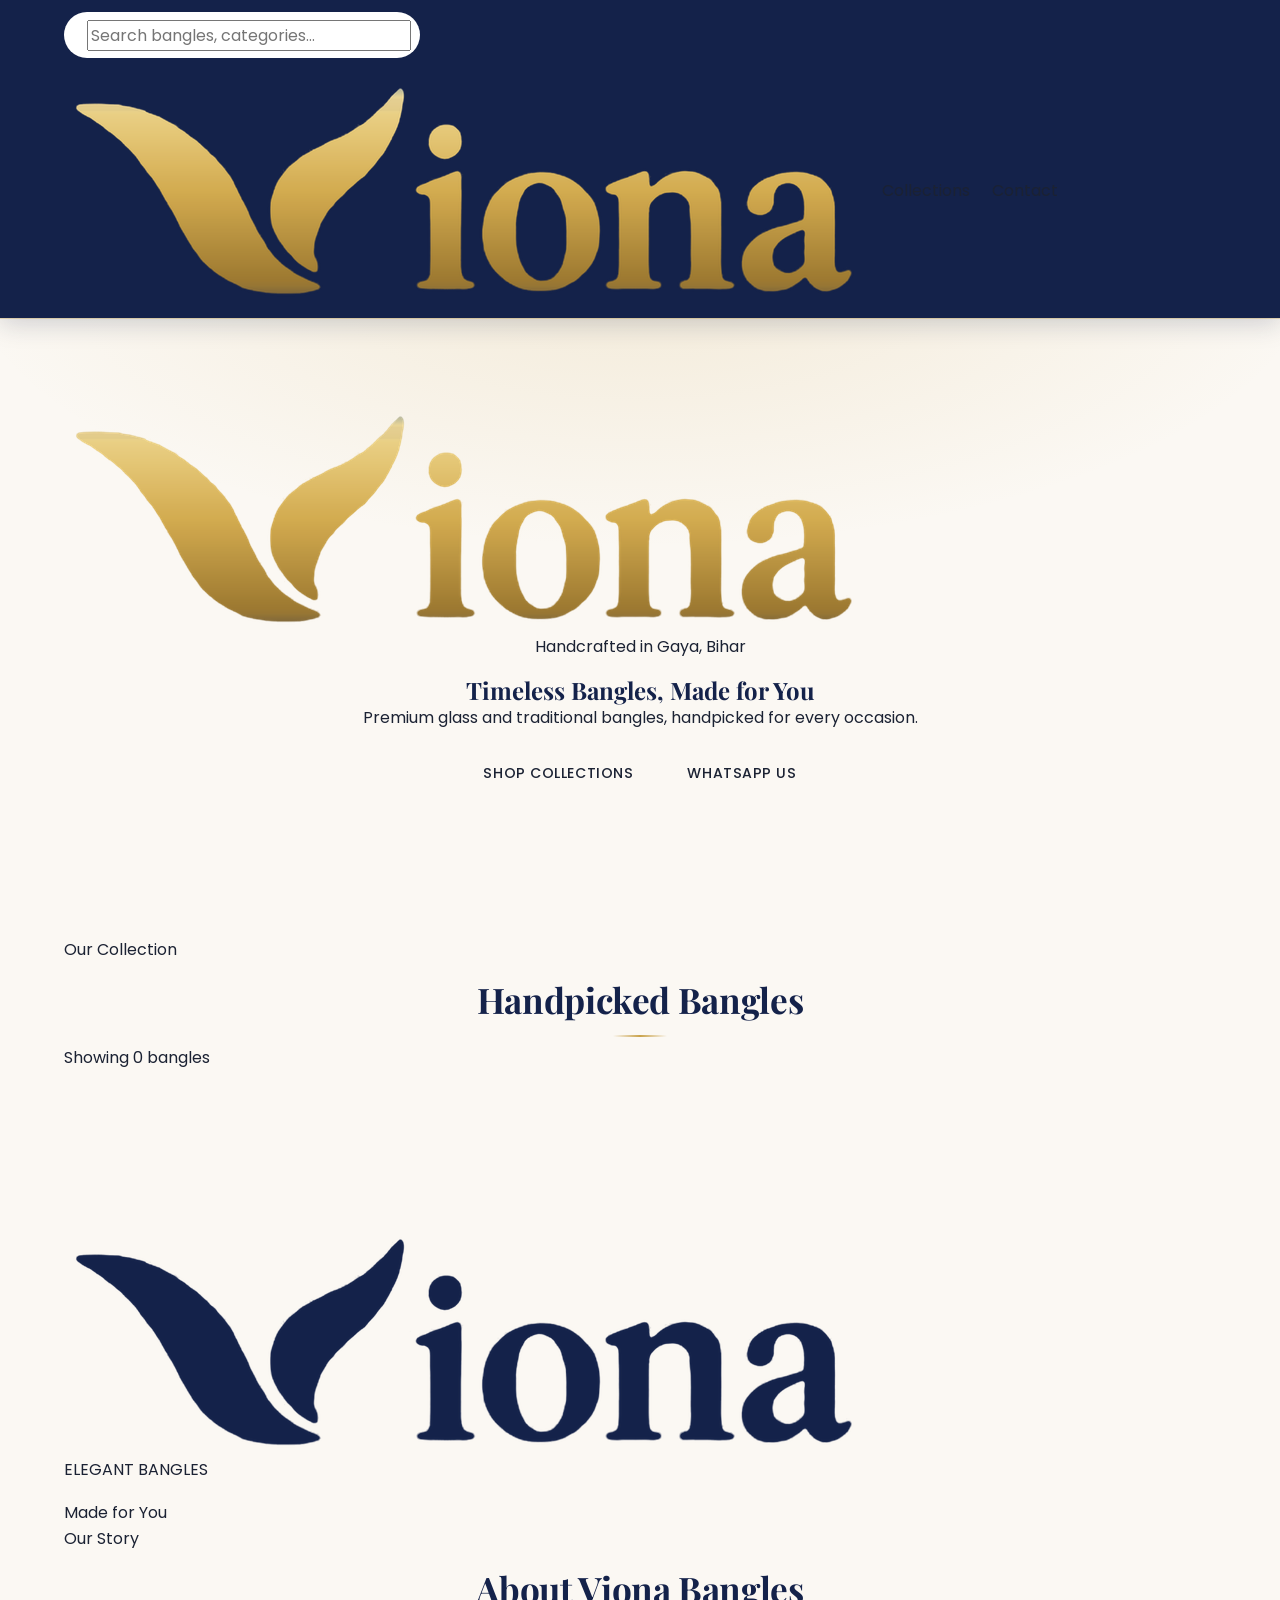
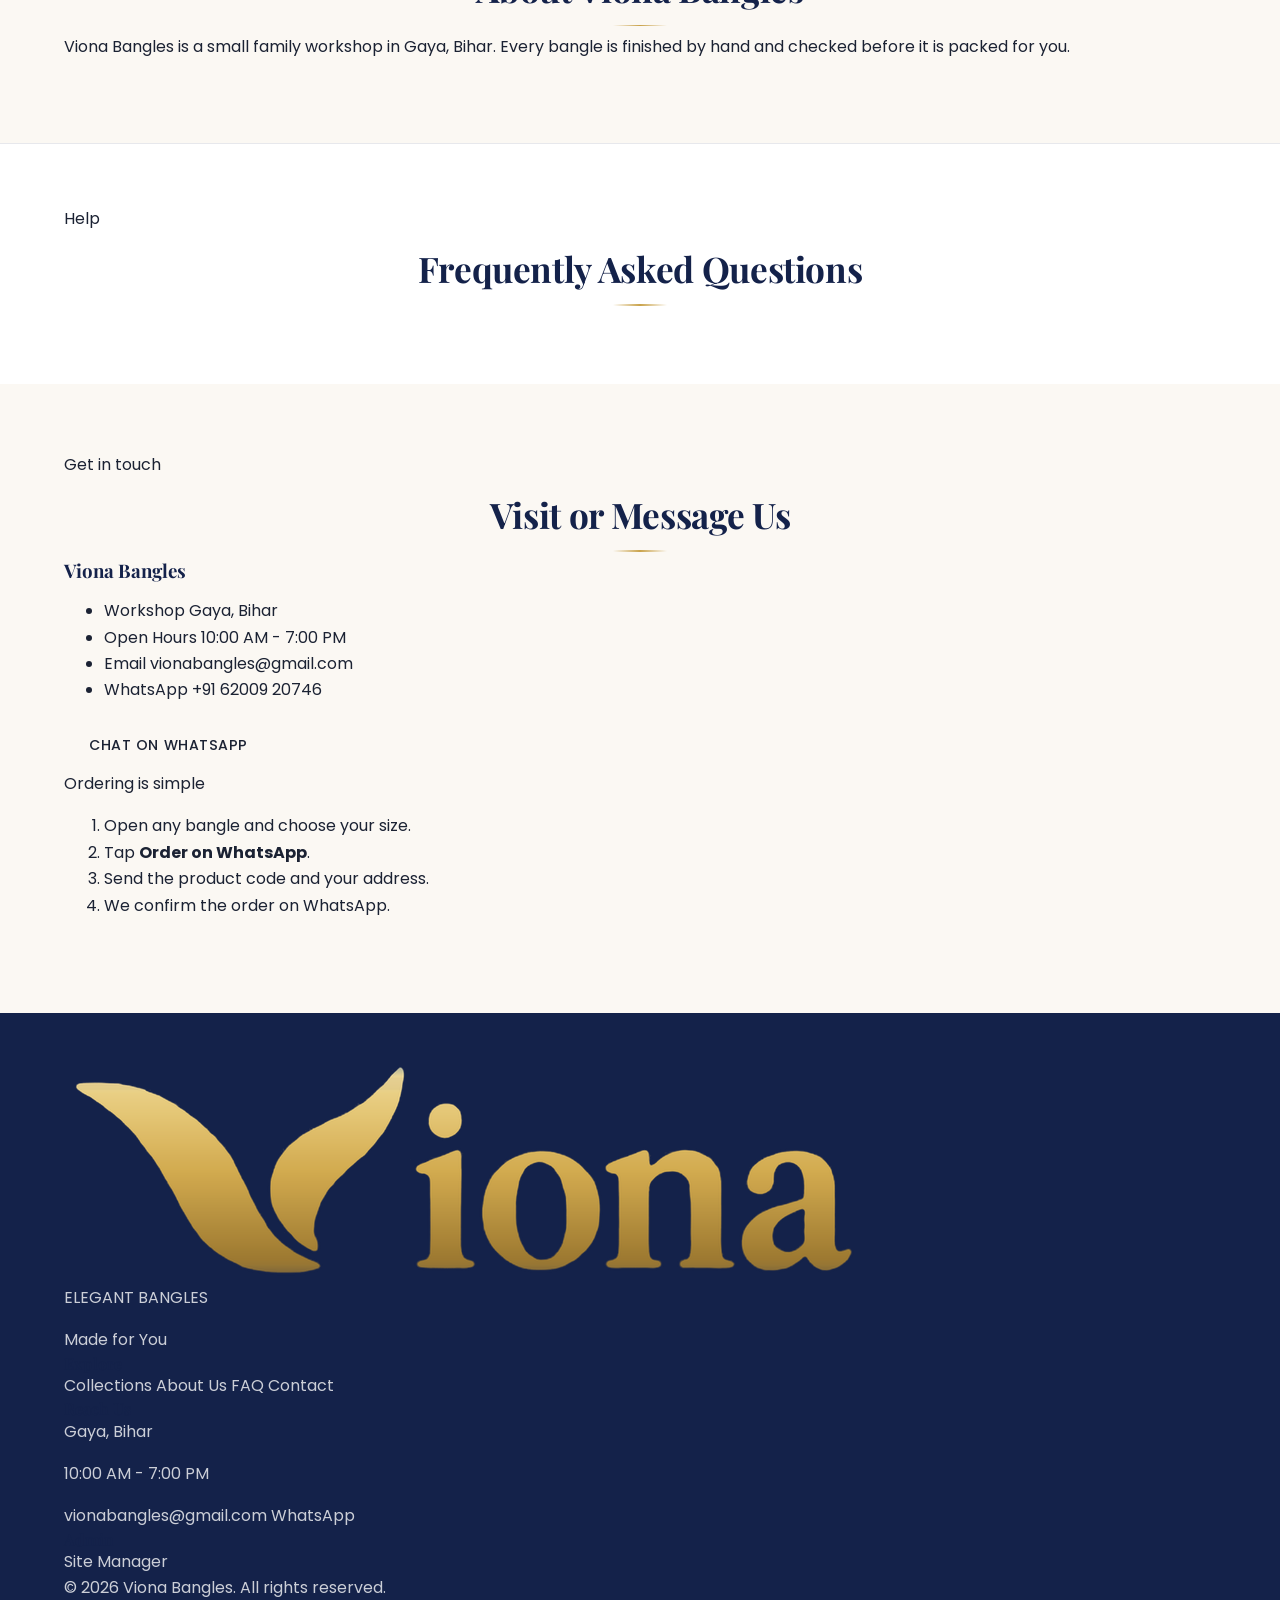
==== index.html @ c7846c27 "Update index.html" ====
<!DOCTYPE html>
<html lang="en">
<head>
<meta charset="utf-8" />
<meta name="viewport" content="width=device-width, initial-scale=1, viewport-fit=cover" />
<title>Viona Bangles — Premium Handcrafted Bangles from Gaya, Bihar</title>
<meta name="description" content="Viona Bangles — premium handcrafted glass and traditional bangles from Gaya, Bihar. Timeless designs, handpicked for every occasion." />
<meta name="theme-color" content="#14224A" />

<!-- Favicon -->
<link rel="icon" type="image/png" href="images/favicon.png" />
<link rel="apple-touch-icon" href="images/favicon.png" />

<!-- Google Fonts: Playfair Display (headings) + Poppins (body) -->
<link rel="preconnect" href="https://fonts.googleapis.com" />
<link rel="preconnect" href="https://fonts.gstatic.com" crossorigin />
<link href="https://fonts.googleapis.com/css2?family=Playfair+Display:ital,wght@0,400;0,500;0,600;0,700;1,400;1,500&family=Poppins:wght@300;400;500;600&display=swap" rel="stylesheet" />

<!-- Site styles -->
<link rel="stylesheet" href="css/style.css" />
</head>
<body>

<!-- ==========================================================================
     OFFER STRIP (thin announcement bar above the header)
     Filled by js/script.js. Stays hidden and takes ZERO space when no
     active "strip" message exists in the database.
     ========================================================================== -->
<div id="offerStripRoot" class="offer-strip-root" aria-live="polite"></div>

<!-- ==========================================================================
     SITE HEADER — sticky navy bar
     Mobile : row 1 = logo + hamburger | row 2 = full width search bar
     Desktop: logo left | big search centre | nav right
     ========================================================================== -->
<header class="site-header" id="siteHeader">
  <div class="header-inner">

    <!-- Brand / logo -->
    <a class="brand" href="#top" aria-label="Viona Bangles home">
      <img src="images/logo-gold.png"
           alt="Viona Bangles"
           class="wordmark-img header-logo"
           id="headerLogo"
           onerror="this.style.display='none';var f=document.getElementById('headerLogoFallback');if(f){f.hidden=false;}" />
      <span class="brand-fallback" id="headerLogoFallback" hidden>Viona</span>
    </a>

    <!-- Mobile hamburger -->
    <button class="hamburger" id="hamburgerBtn" type="button"
            aria-label="Open menu" aria-expanded="false" aria-controls="headerNav">
      <span></span><span></span><span></span>
    </button>

    <!-- Big rounded search bar -->
    <div class="search-wrap" id="searchWrap">
      <form class="search-form" id="searchForm" role="search" autocomplete="off">
        <span class="search-icon" aria-hidden="true">
          <svg viewBox="0 0 24 24" fill="none" stroke="currentColor" stroke-width="2"
               stroke-linecap="round" stroke-linejoin="round">
            <circle cx="11" cy="11" r="7"></circle>
            <line x1="16.5" y1="16.5" x2="21" y2="21"></line>
          </svg>
        </span>
        <input type="text"
               id="searchInput"
               class="search-input"
               placeholder="Search bangles, categories…"
               aria-label="Search bangles"
               aria-autocomplete="list"
               aria-controls="searchSuggest"
               aria-expanded="false" />
        <button type="button" class="search-clear" id="searchClear"
                aria-label="Clear search" hidden>
          <svg viewBox="0 0 24 24" fill="none" stroke="currentColor" stroke-width="2"
               stroke-linecap="round"><line x1="6" y1="6" x2="18" y2="18"></line>
            <line x1="18" y1="6" x2="6" y2="18"></line></svg>
        </button>
      </form>
      <!-- Live suggestions dropdown -->
      <div class="search-suggest" id="searchSuggest" role="listbox" hidden></div>
    </div>

    <!-- Navigation -->
    <nav class="header-nav" id="headerNav" aria-label="Main navigation">
      <a href="#collections" class="nav-link" data-nav-close>Collections</a>
      <a href="#contact" class="nav-link" data-nav-close>Contact</a>
      <a class="nav-wa" id="headerWhatsApp" href="#" target="_blank" rel="noopener"
         aria-label="Chat on WhatsApp">
        <svg viewBox="0 0 24 24" fill="currentColor" aria-hidden="true">
          <path d="M17.472 14.382c-.297-.149-1.758-.867-2.03-.967-.273-.099-.471-.148-.67.15-.197.297-.767.966-.94 1.164-.173.199-.347.223-.644.075-.297-.15-1.255-.463-2.39-1.475-.883-.788-1.48-1.761-1.653-2.059-.173-.297-.018-.458.13-.606.134-.133.298-.347.446-.52.149-.174.198-.298.298-.497.099-.198.05-.371-.025-.52-.075-.149-.669-1.612-.916-2.207-.242-.579-.487-.5-.669-.51-.173-.008-.371-.01-.57-.01-.198 0-.52.074-.792.372-.272.297-1.04 1.016-1.04 2.479 0 1.462 1.065 2.875 1.213 3.074.149.198 2.096 3.2 5.077 4.487.709.306 1.262.489 1.694.625.712.227 1.36.195 1.871.118.571-.085 1.758-.719 2.006-1.413.248-.694.248-1.289.173-1.413-.074-.124-.272-.198-.57-.347m-5.421 7.403h-.004a9.87 9.87 0 01-5.031-1.378l-.361-.214-3.741.982.998-3.648-.235-.374a9.86 9.86 0 01-1.51-5.26c.001-5.45 4.436-9.884 9.888-9.884 2.64 0 5.122 1.03 6.988 2.898a9.825 9.825 0 012.893 6.994c-.003 5.45-4.437 9.884-9.885 9.884m8.413-18.297A11.815 11.815 0 0012.05 0C5.495 0 .16 5.335.157 11.892c0 2.096.547 4.142 1.588 5.945L.057 24l6.305-1.654a11.882 11.882 0 005.683 1.448h.005c6.554 0 11.89-5.335 11.893-11.893a11.821 11.821 0 00-3.48-8.413Z"/>
        </svg>
      </a>
    </nav>

  </div>

  <!-- Tanishq-style category strip (built automatically by JS) -->
  <div class="category-strip" id="categoryStrip" hidden>
    <div class="category-strip-inner" id="categoryStripInner" role="tablist"
         aria-label="Product categories"></div>
  </div>
</header>

<!-- ==========================================================================
     BANNER CAROUSEL
     Filled by js/script.js. Completely removed from the layout when no active
     "banner" message exists in the database.
     ========================================================================== -->
<section class="banner-section" id="bannerSection" hidden aria-label="Highlights">
  <div class="container">
    <div class="banner-carousel" id="bannerCarousel">
      <div class="banner-track" id="bannerTrack"></div>
      <button class="banner-arrow prev" id="bannerPrev" type="button" aria-label="Previous">&#8249;</button>
      <button class="banner-arrow next" id="bannerNext" type="button" aria-label="Next">&#8250;</button>
      <div class="banner-dots" id="bannerDots" role="tablist" aria-label="Banner slides"></div>
    </div>
  </div>
</section>

<main id="top">

  <!-- ========================================================================
       HERO
       ======================================================================== -->
  <section class="hero" id="hero">
    <div class="hero-inner container">
      <img src="images/logo-gold.png"
           alt="Viona Bangles"
           class="wordmark-img hero-logo"
           id="heroLogo"
           onerror="this.style.display='none';var f=document.getElementById('heroLogoFallback');if(f){f.hidden=false;}" />
      <span class="brand-fallback hero-fallback" id="heroLogoFallback" hidden>Viona</span>

      <p class="hero-label" id="heroLabel">Handcrafted in Gaya, Bihar</p>
      <h1 class="hero-heading" id="heroHeading">Timeless Bangles, Made for You</h1>
      <p class="hero-text" id="heroText">
        Premium glass and traditional bangles, handpicked for every occasion.
      </p>

      <div class="hero-actions">
        <a href="#collections" class="btn btn-gold">Shop Collections</a>
        <a href="#" id="heroWhatsApp" class="btn btn-outline"
           target="_blank" rel="noopener">WhatsApp Us</a>
      </div>
    </div>
    <div class="hero-rule" aria-hidden="true"></div>
  </section>

  <!-- ========================================================================
       TRUST POINTS (hidden when empty)
       ======================================================================== -->
  <section class="trust" id="trustSection" hidden>
    <div class="container">
      <ul class="trust-list" id="trustList"></ul>
    </div>
  </section>

  <!-- ========================================================================
       COLLECTIONS
       ======================================================================== -->
  <section class="collections" id="collections">
    <div class="container">

      <header class="section-head">
        <p class="section-label">Our Collection</p>
        <h2 class="section-title">Handpicked Bangles</h2>
        <div class="gold-rule" aria-hidden="true"></div>
      </header>

      <!-- Live count + active filter note -->
      <p class="showing" id="showingCount">Showing 0 bangles</p>

      <!-- Product grid -->
      <div class="product-grid" id="productGrid"></div>

      <!-- Loading skeletons -->
      <div class="product-grid" id="productSkeletons">
        <div class="skeleton-card"></div>
        <div class="skeleton-card"></div>
        <div class="skeleton-card"></div>
        <div class="skeleton-card"></div>
      </div>

      <!-- No results box -->
      <div class="empty-box" id="emptyBox" hidden>
        <div class="empty-mark" aria-hidden="true">✦</div>
        <p class="empty-title">No bangles found</p>
        <p class="empty-text">Try a different search word or pick another category.</p>
        <button class="btn btn-gold" id="emptyReset" type="button">Show all bangles</button>
      </div>

    </div>
  </section>

  <!-- ========================================================================
       ABOUT
       ======================================================================== -->
  <section class="about" id="about">
    <div class="container about-inner">

      <div class="about-media">
        <img src="images/logo-navy.png"
             alt="Viona Bangles"
             class="wordmark-img about-logo"
             id="aboutLogo"
             onerror="this.style.display='none';var f=document.getElementById('aboutLogoFallback');if(f){f.hidden=false;}" />
        <span class="brand-fallback navy about-fallback" id="aboutLogoFallback" hidden>Viona</span>
        <p class="about-media-line">ELEGANT BANGLES</p>
        <p class="about-media-sub">Made for You</p>
      </div>

      <div class="about-text">
        <p class="section-label">Our Story</p>
        <h2 class="section-title" id="aboutHeading">About Viona Bangles</h2>
        <div class="gold-rule" aria-hidden="true"></div>
        <p class="about-paragraph" id="aboutText">
          Viona Bangles is a small family workshop in Gaya, Bihar. Every bangle is
          finished by hand and checked before it is packed for you.
        </p>
        <ul class="about-points" id="aboutPoints"></ul>
      </div>

    </div>
  </section>

  <!-- ========================================================================
       FAQ
       ======================================================================== -->
  <section class="faq" id="faq">
    <div class="container">
      <header class="section-head">
        <p class="section-label">Help</p>
        <h2 class="section-title">Frequently Asked Questions</h2>
        <div class="gold-rule" aria-hidden="true"></div>
      </header>
      <div class="faq-list" id="faqList"></div>
    </div>
  </section>

  <!-- ========================================================================
       CONTACT
       ======================================================================== -->
  <section class="contact" id="contact">
    <div class="container">
      <header class="section-head">
        <p class="section-label">Get in touch</p>
        <h2 class="section-title">Visit or Message Us</h2>
        <div class="gold-rule" aria-hidden="true"></div>
      </header>

      <div class="contact-grid">

        <div class="contact-card">
          <h3 class="contact-brand">Viona Bangles</h3>
          <ul class="contact-list">
            <li>
              <span class="contact-label">Workshop</span>
              <span id="contactCity">Gaya, Bihar</span>
            </li>
            <li>
              <span class="contact-label">Open Hours</span>
              <span id="contactHours">10:00 AM - 7:00 PM</span>
            </li>
            <li>
              <span class="contact-label">Email</span>
              <a id="contactEmail" href="mailto:vionabangles@gmail.com">vionabangles@gmail.com</a>
            </li>
            <li>
              <span class="contact-label">WhatsApp</span>
              <a id="contactPhone" href="#" target="_blank" rel="noopener">+91 62009 20746</a>
            </li>
          </ul>
          <a class="btn btn-gold btn-block" id="contactWhatsApp"
             href="#" target="_blank" rel="noopener">Chat on WhatsApp</a>
        </div>

        <div class="contact-panel">
          <p class="contact-panel-label">Ordering is simple</p>
          <ol class="contact-steps">
            <li>Open any bangle and choose your size.</li>
            <li>Tap <strong>Order on WhatsApp</strong>.</li>
            <li>Send the product code and your address.</li>
            <li>We confirm the order on WhatsApp.</li>
          </ol>
          <div class="contact-social" id="contactSocial"></div>
        </div>

      </div>
    </div>
  </section>

</main>

<!-- ==========================================================================
     FOOTER
     ========================================================================== -->
<footer class="site-footer">
  <div class="container footer-inner">

    <div class="footer-brand">
      <img src="images/logo-gold.png"
           alt="Viona Bangles"
           class="wordmark-img footer-logo"
           id="footerLogo"
           onerror="this.style.display='none';var f=document.getElementById('footerLogoFallback');if(f){f.hidden=false;}" />
      <span class="brand-fallback" id="footerLogoFallback" hidden>Viona</span>
      <p class="footer-tagline">ELEGANT BANGLES</p>
      <p class="footer-sub">Made for You</p>
    </div>

    <div class="footer-col">
      <h4 class="footer-heading">Explore</h4>
      <a href="#collections" class="footer-link">Collections</a>
      <a href="#about" class="footer-link">About Us</a>
      <a href="#faq" class="footer-link">FAQ</a>
      <a href="#contact" class="footer-link">Contact</a>
    </div>

    <div class="footer-col">
      <h4 class="footer-heading">Reach Us</h4>
      <p class="footer-line" id="footerCity">Gaya, Bihar</p>
      <p class="footer-line" id="footerHours">10:00 AM - 7:00 PM</p>
      <a class="footer-link" id="footerEmail" href="mailto:vionabangles@gmail.com">vionabangles@gmail.com</a>
      <a class="footer-link" id="footerWhatsApp" href="#" target="_blank" rel="noopener">WhatsApp</a>
    </div>

    <div class="footer-col">
      <h4 class="footer-heading">Admin</h4>
      <a class="footer-link" href="admin.html">Site Manager</a>
    </div>

  </div>

  <div class="footer-bottom">
    <div class="container">
      <p>© <span id="footerYear">2026</span> Viona Bangles. All rights reserved.</p>
    </div>
  </div>
</footer>

<!-- ==========================================================================
     PRODUCT MODAL
     ========================================================================== -->
<div class="modal" id="productModal" hidden>
  <div class="modal-backdrop" data-close-modal></div>

  <div class="modal-panel" role="dialog" aria-modal="true"
       aria-labelledby="modalTitle" id="modalPanel">

    <button class="modal-close" id="modalClose" type="button" aria-label="Close product">
      <svg viewBox="0 0 24 24" fill="none" stroke="currentColor" stroke-width="2"
           stroke-linecap="round"><line x1="6" y1="6" x2="18" y2="18"></line>
        <line x1="18" y1="6" x2="6" y2="18"></line></svg>
    </button>

    <div class="modal-body">

      <!-- ---------- LEFT: IMAGE GALLERY ---------- -->
      <div class="modal-gallery">
        <div class="gallery-main">
          <img id="galleryMainImg" src="" alt="" />
          <div class="gallery-placeholder" id="galleryPlaceholder" hidden>Viona</div>
          <span class="gallery-badge" id="galleryBadge" hidden></span>
        </div>
        <div class="gallery-thumbs" id="galleryThumbs"></div>
      </div>

      <!-- ---------- RIGHT: INFO + TABS ---------- -->
      <div class="modal-info">

        <p class="modal-code" id="modalCode"></p>
        <h3 class="modal-title" id="modalTitle"></h3>

        <!-- Average stars, only when at least 1 approved review exists -->
        <button class="modal-rating" id="modalRating" type="button" hidden>
          <span class="stars" id="modalStars" aria-hidden="true"></span>
          <span class="modal-rating-text" id="modalRatingText"></span>
        </button>

        <div class="modal-price" id="modalPrice"></div>

        <p class="modal-desc" id="modalDesc"></p>

        <div class="modal-sizes" id="modalSizesWrap">
          <p class="field-label">Select size</p>
          <div class="size-chips" id="modalSizes" role="radiogroup"
               aria-label="Bangle size"></div>
        </div>

        <div class="modal-actions">
          <a href="#" id="modalWhatsApp" class="btn btn-whatsapp"
             target="_blank" rel="noopener">
            <svg viewBox="0 0 24 24" fill="currentColor" aria-hidden="true" class="btn-wa-icon">
              <path d="M17.472 14.382c-.297-.149-1.758-.867-2.03-.967-.273-.099-.471-.148-.67.15-.197.297-.767.966-.94 1.164-.173.199-.347.223-.644.075-.297-.15-1.255-.463-2.39-1.475-.883-.788-1.48-1.761-1.653-2.059-.173-.297-.018-.458.13-.606.134-.133.298-.347.446-.52.149-.174.198-.298.298-.497.099-.198.05-.371-.025-.52-.075-.149-.669-1.612-.916-2.207-.242-.579-.487-.5-.669-.51-.173-.008-.371-.01-.57-.01-.198 0-.52.074-.792.372-.272.297-1.04 1.016-1.04 2.479 0 1.462 1.065 2.875 1.213 3.074.149.198 2.096 3.2 5.077 4.487.709.306 1.262.489 1.694.625.712.227 1.36.195 1.871.118.571-.085 1.758-.719 2.006-1.413.248-.694.248-1.289.173-1.413-.074-.124-.272-.198-.57-.347m-5.421 7.403h-.004a9.87 9.87 0 01-5.031-1.378l-.361-.214-3.741.982.998-3.648-.235-.374a9.86 9.86 0 01-1.51-5.26c.001-5.45 4.436-9.884 9.888-9.884 2.64 0 5.122 1.03 6.988 2.898a9.825 9.825 0 012.893 6.994c-.003 5.45-4.437 9.884-9.885 9.884m8.413-18.297A11.815 11.815 0 0012.05 0C5.495 0 .16 5.335.157 11.892c0 2.096.547 4.142 1.588 5.945L.057 24l6.305-1.654a11.882 11.882 0 005.683 1.448h.005c6.554 0 11.89-5.335 11.893-11.893a11.821 11.821 0 00-3.48-8.413Z"/>
            </svg>
            Order on WhatsApp
          </a>
        </div>

        <!-- Tabs -->
        <div class="modal-tabs" role="tablist" aria-label="Product information">
          <button class="tab-btn is-active" id="tabBtnDetails" type="button"
                  role="tab" aria-selected="true" aria-controls="tabDetails"
                  data-tab="details">Details</button>
          <button class="tab-btn" id="tabBtnReviews" type="button"
                  role="tab" aria-selected="false" aria-controls="tabReviews"
                  data-tab="reviews">Reviews <span class="tab-count" id="tabReviewCount"></span></button>
        </div>

        <!-- Tab: details -->
        <div class="tab-panel" id="tabDetails" role="tabpanel"
             aria-labelledby="tabBtnDetails">
          <div class="detail-rows" id="detailRows"></div>
        </div>

        <!-- Tab: reviews -->
        <div class="tab-panel" id="tabReviews" role="tabpanel"
             aria-labelledby="tabBtnReviews" hidden>

          <!-- Signed-in chip -->
          <div class="user-chip" id="userChip" hidden>
            <img class="user-chip-avatar" id="userChipAvatar" src="" alt="" />
            <span class="user-chip-letter" id="userChipLetter" hidden></span>
            <span class="user-chip-name" id="userChipName"></span>
            <button class="user-chip-out" id="userChipSignOut" type="button">Sign out</button>
          </div>

          <!-- Summary block -->
          <div class="reviews-summary" id="reviewsSummary">
            <div class="reviews-summary-left">
              <p class="reviews-average" id="reviewsAverage">0.0</p>
              <p class="reviews-average-label">out of 5</p>
              <span class="stars stars-lg" id="reviewsAverageStars" aria-hidden="true"></span>
              <p class="reviews-total" id="reviewsTotal">0 reviews</p>
            </div>
            <div class="reviews-bars" id="reviewsBars"></div>
          </div>

          <!-- Toolbar -->
          <div class="reviews-toolbar" id="reviewsToolbar" hidden>
            <label class="sort-label" for="reviewSort">Sort by</label>
            <select id="reviewSort" class="sort-select">
              <option value="newest">Newest</option>
              <option value="highest">Highest rating</option>
              <option value="lowest">Lowest rating</option>
            </select>
          </div>

          <!-- Review list -->
          <div class="reviews-list" id="reviewsList"></div>
          <p class="reviews-empty" id="reviewsEmpty" hidden>
            No reviews yet. Be the first to share your thoughts.
          </p>

          <!-- Write / edit review area -->
          <div class="review-form-wrap" id="reviewFormWrap"></div>

        </div>

      </div>
    </div>
  </div>
</div>

<!-- ==========================================================================
     LIGHTBOX (review photo viewer)
     ========================================================================== -->
<div class="lightbox" id="lightbox" hidden>
  <div class="lightbox-backdrop" data-lb-close></div>
  <button class="lightbox-close" id="lbClose" type="button" aria-label="Close viewer">
    <svg viewBox="0 0 24 24" fill="none" stroke="currentColor" stroke-width="2"
         stroke-linecap="round"><line x1="6" y1="6" x2="18" y2="18"></line>
      <line x1="18" y1="6" x2="6" y2="18"></line></svg>
  </button>
  <button class="lightbox-arrow prev" id="lbPrev" type="button" aria-label="Previous photo">&#8249;</button>
  <img class="lightbox-img" id="lbImg" src="" alt="Review photo" />
  <button class="lightbox-arrow next" id="lbNext" type="button" aria-label="Next photo">&#8250;</button>
  <p class="lightbox-counter" id="lbCounter"></p>
</div>

<!-- ==========================================================================
     POPUP MESSAGE ROOT (filled by JS only when an active popup exists)
     ========================================================================== -->
<div id="popupRoot" class="popup-root"></div>

<!-- ==========================================================================
     TOAST
     ========================================================================== -->
<div class="toast" id="toast" role="status" aria-live="polite" hidden></div>

<!-- ==========================================================================
     SCRIPTS
     ========================================================================== -->
<script src="https://cdn.jsdelivr.net/npm/@supabase/supabase-js@2"></script>
<script src="js/config.js"></script>
<script src="js/script.js"></script>

</body>
</html>
---- css/style.css ----
/* ==========================================================================
   VIONA BANGLES — PUBLIC STYLES
   File: css/style.css

   Mobile first. Navy + gold + ivory luxury theme.
   Headings: Playfair Display.  Body: Poppins.
   ========================================================================== */

/* --------------------------------------------------------------------------
   1. DESIGN TOKENS
   -------------------------------------------------------------------------- */
:root {
  --navy:        #14224A;
  --navy-2:      #1D2F63;
  --navy-soft:   #26386F;
  --gold:        #C9A24A;
  --gold-2:      #EBD28F;
  --gold-soft:   rgba(201, 162, 74, 0.14);
  --ivory:       #FBF8F3;
  --ivory-2:     #F4EFE6;
  --white:       #FFFFFF;

  --text:        #1B2233;
  --muted:       #6B7280;
  --muted-2:     #9AA1AE;

  --line:        rgba(201, 162, 74, 0.35);
  --line-soft:   rgba(20, 34, 74, 0.10);

  --danger:      #C0392B;
  --success:     #2E7D53;

  --radius-sm:   8px;
  --radius:      14px;
  --radius-lg:   22px;
  --radius-pill: 999px;

  --shadow-sm:   0 2px 10px rgba(20, 34, 74, 0.06);
  --shadow:      0 10px 30px rgba(20, 34, 74, 0.10);
  --shadow-lg:   0 24px 60px rgba(20, 34, 74, 0.18);

  --container:   1200px;
  --header-h:    64px;

  --ff-head: "Playfair Display", Georgia, "Times New Roman", serif;
  --ff-body: "Poppins", system-ui, -apple-system, "Segoe UI", Roboto, sans-serif;

  --ease: cubic-bezier(0.22, 0.61, 0.36, 1);
}

/* --------------------------------------------------------------------------
   2. RESET & BASE
   -------------------------------------------------------------------------- */
*,
*::before,
*::after { box-sizing: border-box; }

html { -webkit-text-size-adjust: 100%; scroll-behavior: smooth; }

body {
  margin: 0;
  font-family: var(--ff-body);
  font-size: 15px;
  font-weight: 400;
  line-height: 1.65;
  color: var(--text);
  background: var(--ivory);
  overflow-x: hidden;
}

body.no-scroll { overflow: hidden; }

img { max-width: 100%; display: block; }

a { color: inherit; text-decoration: none; }

button { font-family: inherit; cursor: pointer; }

input, select, textarea { font-family: inherit; font-size: inherit; }

h1, h2, h3, h4 {
  font-family: var(--ff-head);
  font-weight: 700;
  line-height: 1.2;
  margin: 0;
  color: var(--navy);
}

p { margin: 0 0 1em; }
p:last-child { margin-bottom: 0; }

::selection { background: var(--gold-soft); color: var(--navy); }

/* Visible keyboard focus everywhere */
:focus-visible {
  outline: 2px solid var(--gold);
  outline-offset: 3px;
  border-radius: 4px;
}

/* --------------------------------------------------------------------------
   3. LAYOUT HELPERS
   -------------------------------------------------------------------------- */
.container {
  width: 100%;
  max-width: var(--container);
  margin: 0 auto;
  padding: 0 18px;
}

.section-title {
  font-size: 1.65rem;
  text-align: center;
  margin: 0 0 8px;
  letter-spacing: -0.01em;
}
.section-title--left { text-align: left; }

.section-sub {
  text-align: center;
  color: var(--muted);
  font-size: 0.86rem;
  margin: 0 0 26px;
  letter-spacing: 0.02em;
}

/* Gold hairline that grows out from the centre under section titles */
.section-title::after {
  content: "";
  display: block;
  width: 54px;
  height: 1.5px;
  margin: 14px auto 0;
  background: linear-gradient(90deg, transparent, var(--gold), transparent);
}
.section-title--left::after { margin-left: 0; background: linear-gradient(90deg, var(--gold), transparent); }

/* --------------------------------------------------------------------------
   4. WORDMARK (the Viona logo, drawn with SVG + text — no image file)
   -------------------------------------------------------------------------- */
.wordmark {
  display: inline-flex;
  align-items: flex-end;
  line-height: 1;
  user-select: none;
  gap: 0.02em;
}

.wordmark__v {
  width: 0.92em;
  height: 0.92em;
  flex: none;
  /* Nudge the leaf slightly so it sits on the same baseline as the letters */
  margin-bottom: 0.03em;
  transform: translateY(0.01em);
}

.wordmark__v path { fill: currentColor; }

.wordmark__text {
  font-family: var(--ff-head);
  font-weight: 700;
  font-size: 1em;
  letter-spacing: -0.02em;
  line-height: 1;
}

/* Gold gradient version — for navy backgrounds */
.wordmark--gold {
  color: var(--gold);
  background: linear-gradient(120deg, #C9A24A 0%, #EBD28F 55%, #C9A24A 100%);
  -webkit-background-clip: text;
  background-clip: text;
  -webkit-text-fill-color: transparent;
}
/* The SVG needs its own fill because text-fill doesn't apply to paths */
.wordmark--gold .wordmark__v { color: var(--gold); }
.wordmark--gold .wordmark__v path { fill: #D9B45E; }

/* Navy version — for light backgrounds */
.wordmark--navy { color: var(--navy); }
.wordmark--navy .wordmark__v path { fill: var(--navy); }

/* --------------------------------------------------------------------------
   5. BUTTONS
   -------------------------------------------------------------------------- */
.btn {
  display: inline-flex;
  align-items: center;
  justify-content: center;
  gap: 8px;
  padding: 13px 24px;
  border-radius: var(--radius-pill);
  border: 1.5px solid transparent;
  font-size: 0.88rem;
  font-weight: 500;
  letter-spacing: 0.04em;
  text-transform: uppercase;
  transition: transform 0.2s var(--ease), box-shadow 0.2s var(--ease),
              background-color 0.2s var(--ease), color 0.2s var(--ease),
              border-color 0.2s var(--ease);
  white-space: nowrap;
}
.btn:active { transform: translateY(1px); }

.btn--gold {
  background: linear-gradient(120deg, #C9A24A, #E0C173 50%, #C9A24A);
  color: var(--navy);
  box-shadow: 0 8px 22px rgba(201, 162, 74, 0.32);
}
.btn--gold:hover { box-shadow: 0 12px 28px rgba(201, 162, 74, 0.42); transform: translateY(-1px); }

.btn--ghost {
  background: transparent;
  color: var(--white);
  border-color: rgba(255, 255, 255, 0.55);
}
.btn--ghost:hover { background: rgba(255, 255, 255, 0.12); border-color: var(--white); }

.btn--outline {
  background: transparent;
  color: var(--navy);
  border-color: var(--gold);
}
.btn--outline:hover { background: var(--gold-soft); }

.btn--block { width: 100%; }

.btn[disabled],
.btn.is-disabled {
  opacity: 0.55;
  pointer-events: none;
}

/* --------------------------------------------------------------------------
   6. HEADER
   -------------------------------------------------------------------------- */
.site-header {
  position: sticky;
  top: 0;
  z-index: 900;
  background: var(--navy);
  box-shadow: 0 1px 0 rgba(201, 162, 74, 0.35), 0 6px 24px rgba(20, 34, 74, 0.18);
}

.header-inner {
  max-width: var(--container);
  margin: 0 auto;
  padding: 10px 14px;
  display: flex;
  flex-wrap: wrap;
  align-items: center;
  gap: 10px 12px;
}

/* Brand */
.brand {
  order: 1;
  font-size: 1.6rem;
  flex: none;
  display: inline-flex;
  align-items: center;
}

/* Hamburger — mobile only */
.hamburger {
  order: 2;
  margin-left: auto;
  width: 42px;
  height: 42px;
  display: inline-flex;
  flex-direction: column;
  justify-content: center;
  align-items: center;
  gap: 5px;
  background: transparent;
  border: 1px solid rgba(201, 162, 74, 0.45);
  border-radius: 10px;
  padding: 0;
}
.hamburger span {
  display: block;
  width: 18px;
  height: 2px;
  background: var(--gold-2);
  border-radius: 2px;
  transition: transform 0.25s var(--ease), opacity 0.2s var(--ease);
}
.hamburger[aria-expanded="true"] span:nth-child(1) { transform: translateY(7px) rotate(45deg); }
.hamburger[aria-expanded="true"] span:nth-child(2) { opacity: 0; }
.hamburger[aria-expanded="true"] span:nth-child(3) { transform: translateY(-7px) rotate(-45deg); }

/* Search — full width on mobile (row 2), centred on desktop */
.header-search {
  order: 3;
  position: relative;
  flex: 1 1 100%;
  width: 100%;
}

.search-form {
  display: flex;
  align-items: center;
  gap: 8px;
  background: var(--white);
  border: 1.5px solid transparent;
  border-radius: var(--radius-pill);
  padding: 0 8px 0 14px;
  height: 44px;
  transition: border-color 0.2s var(--ease), box-shadow 0.2s var(--ease);
}
.search-form:focus-within {
  border-color: var(--gold);
  box-shadow: 0 0 0 4px rgba(201, 162, 74, 0.22);
}

.search-form__icon {
  display: inline-flex;
  color: var(--navy);
  opacity: 0.65;
  flex: none;
}

.search-form__input {
  flex: 1 1 auto;
  min-width: 0;
  border: 0;
  outline: none;
  background: transparent;
  font-size: 0.9rem;
  color: var(--text);
  padding: 0;
  height: 100%;
}
.search-form__input::placeholder { color: var(--muted-2); }
.search-form__input::-webkit-search-cancel-button { display: none; }

.search-form__clear {
  flex: none;
  width: 30px;
  height: 30px;
  display: inline-flex;
  align-items: center;
  justify-content: center;
  border: 0;
  border-radius: 50%;
  background: var(--ivory-2);
  color: var(--navy);
  transition: background-color 0.2s var(--ease);
}
.search-form__clear:hover { background: var(--gold-soft); }

/* Suggestions dropdown */
.search-suggest {
  position: absolute;
  top: calc(100% + 8px);
  left: 0;
  right: 0;
  background: var(--white);
  border: 1px solid var(--line);
  border-radius: var(--radius);
  box-shadow: var(--shadow-lg);
  overflow: hidden;
  z-index: 950;
  max-height: 70vh;
  overflow-y: auto;
}

.suggest-item {
  display: flex;
  align-items: center;
  gap: 12px;
  padding: 10px 14px;
  cursor: pointer;
  border-bottom: 1px solid var(--line-soft);
  transition: background-color 0.15s var(--ease);
}
.suggest-item:last-child { border-bottom: 0; }
.suggest-item:hover,
.suggest-item.is-active { background: var(--gold-soft); }

.suggest-item__thumb {
  width: 44px;
  height: 44px;
  flex: none;
  border-radius: 8px;
  object-fit: cover;
  background: var(--ivory-2);
  border: 1px solid var(--line-soft);
}

.suggest-item__body { min-width: 0; flex: 1 1 auto; }

.suggest-item__name {
  display: block;
  font-size: 0.85rem;
  font-weight: 500;
  color: var(--navy);
  white-space: nowrap;
  overflow: hidden;
  text-overflow: ellipsis;
}

.suggest-item__meta {
  display: block;
  font-size: 0.72rem;
  color: var(--muted);
  letter-spacing: 0.03em;
}

.suggest-item__price {
  flex: none;
  font-size: 0.82rem;
  font-weight: 600;
  color: var(--gold);
}

.suggest-empty {
  padding: 16px;
  font-size: 0.84rem;
  color: var(--muted);
  text-align: center;
}

/* Desktop nav */
.header-nav {
  order: 4;
  display: none;
  align-items: center;
  gap: 22px;
}

.header-nav__link {
  font-size: 0.85rem;
  letter-spacing: 0.06em;
  text-transform: uppercase;
  color: rgba(255, 255, 255, 0.88);
  transition: color 0.2s var(--ease);
}
.header-nav__link:hover { color: var(--gold-2); }

.header-nav__wa {
  display: inline-flex;
  align-items: center;
  justify-content: center;
  width: 38px;
  height: 38px;
  border-radius: 50%;
  background: rgba(201, 162, 74, 0.16);
  color: var(--gold-2);
  border: 1px solid rgba(201, 162, 74, 0.45);
  transition: background-color 0.2s var(--ease), color 0.2s var(--ease);
}
.header-nav__wa:hover { background: var(--gold); color: var(--navy); }

/* Mobile dropdown menu */
.mobile-menu {
  background: var(--navy-2);
  border-top: 1px solid rgba(201, 162, 74, 0.28);
  padding: 8px 14px 14px;
  display: flex;
  flex-direction: column;
}
.mobile-menu__link {
  padding: 12px 4px;
  font-size: 0.9rem;
  letter-spacing: 0.05em;
  text-transform: uppercase;
  color: rgba(255, 255, 255, 0.9);
  border-bottom: 1px solid rgba(255, 255, 255, 0.08);
}
.mobile-menu__link:last-child { border-bottom: 0; }
.mobile-menu__link--wa { color: var(--gold-2); }

/* --------------------------------------------------------------------------
   7. CATEGORY STRIP (Tanishq style)
   -------------------------------------------------------------------------- */
.cat-strip {
  background: var(--white);
  border-bottom: 1px solid var(--line);
}

.cat-strip__inner {
  max-width: var(--container);
  margin: 0 auto;
  padding: 0 14px;
  display: flex;
  align-items: center;
  gap: 8px;
  overflow-x: auto;
  scrollbar-width: none;
  -ms-overflow-style: none;
}
.cat-strip__inner::-webkit-scrollbar { display: none; }

.cat-chip {
  flex: none;
  border: 0;
  background: transparent;
  padding: 14px 4px;
  margin-right: 18px;
  font-size: 0.82rem;
  letter-spacing: 0.07em;
  text-transform: uppercase;
  color: var(--muted);
  position: relative;
  transition: color 0.2s var(--ease);
  white-space: nowrap;
}
.cat-chip::after {
  content: "";
  position: absolute;
  left: 0; right: 0; bottom: 8px;
  height: 2px;
  background: var(--gold);
  transform: scaleX(0);
  transform-origin: center;
  transition: transform 0.25s var(--ease);
}
.cat-chip:hover { color: var(--navy); }
.cat-chip.is-active { color: var(--navy); font-weight: 600; }
.cat-chip.is-active::after { transform: scaleX(1); }

/* --------------------------------------------------------------------------
   8. OFFER STRIP (thin bar above header)
   -------------------------------------------------------------------------- */
.strip-root { display: block; }

.strip {
  position: relative;
  display: flex;
  align-items: center;
  justify-content: center;
  gap: 10px;
  padding: 9px 42px;
  font-size: 0.78rem;
  letter-spacing: 0.05em;
  text-align: center;
  line-height: 1.4;
}
.strip__text { display: inline; }
.strip__link {
  text-decoration: underline;
  text-underline-offset: 3px;
  font-weight: 500;
}
.strip__close {
  position: absolute;
  right: 8px;
  top: 50%;
  transform: translateY(-50%);
  width: 26px;
  height: 26px;
  display: inline-flex;
  align-items: center;
  justify-content: center;
  border: 0;
  border-radius: 50%;
  background: transparent;
  color: inherit;
  opacity: 0.75;
  font-size: 16px;
  line-height: 1;
}
.strip__close:hover { opacity: 1; background: rgba(255, 255, 255, 0.16); }

/* --------------------------------------------------------------------------
   9. BANNER CAROUSEL
   -------------------------------------------------------------------------- */
.banner-root { display: block; }
.banner-root:empty { display: none; }

.banner {
  position: relative;
  max-width: var(--container);
  margin: 16px auto 0;
  padding: 0 14px;
}

.banner__viewport {
  position: relative;
  border-radius: var(--radius-lg);
  overflow: hidden;
  box-shadow: var(--shadow);
  background: var(--navy);
  touch-action: pan-y;
}

.banner__track {
  display: flex;
  transition: transform 0.55s var(--ease);
  will-change: transform;
}

.banner__slide {
  flex: 0 0 100%;
  min-width: 100%;
  position: relative;
  display: flex;
  align-items: center;
  min-height: 210px;
  padding: 30px 26px;
  background-size: cover;
  background-position: center;
  color: var(--white);
}

/* Darkening layer so text stays readable over any photo */
.banner__slide::before {
  content: "";
  position: absolute;
  inset: 0;
  background: linear-gradient(90deg, rgba(20, 34, 74, 0.72), rgba(20, 34, 74, 0.28));
  pointer-events: none;
}
.banner__slide--left::before   { background: linear-gradient(90deg, rgba(20,34,74,.78), rgba(20,34,74,.20)); }
.banner__slide--center::before { background: linear-gradient(180deg, rgba(20,34,74,.30), rgba(20,34,74,.62)); }
.banner__slide--right::before  { background: linear-gradient(270deg, rgba(20,34,74,.78), rgba(20,34,74,.20)); }

.banner__content {
  position: relative;
  z-index: 2;
  width: 100%;
  max-width: 560px;
}
.banner__slide--center .banner__content { margin: 0 auto; text-align: center; }
.banner__slide--left   .banner__content { margin-right: auto; text-align: left; }
.banner__slide--right  .banner__content { margin-left: auto; text-align: right; }

.banner__title {
  font-family: var(--ff-head);
  font-size: 1.5rem;
  font-weight: 700;
  line-height: 1.18;
  margin: 0 0 6px;
  color: inherit;
  letter-spacing: -0.01em;
}

.banner__subtitle {
  font-family: var(--ff-head);
  font-style: italic;
  font-size: 0.95rem;
  opacity: 0.92;
  margin: 0 0 18px;
}

.banner__btn {
  display: inline-flex;
  align-items: center;
  justify-content: center;
  padding: 11px 26px;
  border-radius: var(--radius-pill);
  font-size: 0.78rem;
  font-weight: 600;
  letter-spacing: 0.1em;
  text-transform: uppercase;
  transition: transform 0.2s var(--ease), box-shadow 0.2s var(--ease), filter 0.2s var(--ease);
  box-shadow: 0 8px 20px rgba(0, 0, 0, 0.22);
}
.banner__btn:hover { transform: translateY(-1px); filter: brightness(1.06); }

/* Arrows */
.banner__arrow {
  position: absolute;
  top: 50%;
  transform: translateY(-50%);
  z-index: 4;
  width: 38px;
  height: 38px;
  display: inline-flex;
  align-items: center;
  justify-content: center;
  border-radius: 50%;
  border: 1px solid rgba(255, 255, 255, 0.45);
  background: rgba(20, 34, 74, 0.42);
  color: var(--white);
  font-size: 20px;
  line-height: 1;
  backdrop-filter: blur(4px);
  transition: background-color 0.2s var(--ease);
}
.banner__arrow:hover { background: rgba(201, 162, 74, 0.85); color: var(--navy); }
.banner__arrow--prev { left: 14px; }
.banner__arrow--next { right: 14px; }

/* Dots */
.banner__dots {
  position: absolute;
  left: 0; right: 0; bottom: 12px;
  z-index: 4;
  display: flex;
  justify-content: center;
  gap: 7px;
}
.banner__dot {
  width: 8px;
  height: 8px;
  border-radius: 50%;
  border: 0;
  padding: 0;
  background: rgba(255, 255, 255, 0.45);
  transition: background-color 0.2s var(--ease), transform 0.2s var(--ease), width 0.2s var(--ease);
}
.banner__dot.is-active {
  background: var(--gold);
  width: 22px;
  border-radius: var(--radius-pill);
}

/* --------------------------------------------------------------------------
   10. POPUP
   -------------------------------------------------------------------------- */
.popup-root:empty { display: none; }

.popup {
  position: fixed;
  inset: 0;
  z-index: 1200;
  display: flex;
  align-items: center;
  justify-content: center;
  padding: 18px;
  background: rgba(12, 20, 44, 0.62);
  backdrop-filter: blur(3px);
  animation: popup-fade 0.28s var(--ease);
}
@keyframes popup-fade { from { opacity: 0; } to { opacity: 1; } }

.popup__box {
  position: relative;
  width: 100%;
  max-width: 460px;
  border-radius: var(--radius-lg);
  overflow: hidden;
  box-shadow: var(--shadow-lg);
  background-size: cover;
  background-position: center;
  animation: popup-rise 0.34s var(--ease);
}
@keyframes popup-rise {
  from { opacity: 0; transform: translateY(18px) scale(0.97); }
  to   { opacity: 1; transform: translateY(0) scale(1); }
}

.popup__body {
  position: relative;
  padding: 34px 26px;
  text-align: center;
}
.popup__body::before {
  content: "";
  position: absolute;
  inset: 0;
  background: linear-gradient(180deg, rgba(20, 34, 74, 0.42), rgba(20, 34, 74, 0.72));
  pointer-events: none;
}
.popup__body > * { position: relative; z-index: 2; }

.popup__title {
  font-family: var(--ff-head);
  font-size: 1.4rem;
  margin: 0 0 8px;
  color: inherit;
}
.popup__subtitle {
  font-family: var(--ff-head);
  font-style: italic;
  font-size: 0.95rem;
  opacity: 0.92;
  margin: 0 0 20px;
}
.popup__btn {
  display: inline-flex;
  align-items: center;
  justify-content: center;
  padding: 12px 26px;
  border-radius: var(--radius-pill);
  font-size: 0.78rem;
  font-weight: 600;
  letter-spacing: 0.1em;
  text-transform: uppercase;
}
.popup__close {
  position: absolute;
  top: 10px;
  right: 10px;
  z-index: 5;
  width: 34px;
  height: 34px;
  display: inline-flex;
  align-items: center;
  justify-content: center;
  border: 0;
  border-radius: 50%;
  background: rgba(255, 255, 255, 0.18);
  color: var(--white);
  font-size: 18px;
  line-height: 1;
}
.popup__close:hover { background: rgba(255, 255, 255, 0.32); }

/* --------------------------------------------------------------------------
   11. HERO
   -------------------------------------------------------------------------- */
.hero {
  position: relative;
  background:
    radial-gradient(1100px 460px at 50% -10%, rgba(201, 162, 74, 0.16), transparent 62%),
    var(--ivory);
  padding: 52px 0 46px;
  text-align: center;
  overflow: hidden;
}

.hero__inner { position: relative; z-index: 2; }

.hero__mark {
  font-size: 2rem;
  margin-bottom: 14px;
}

.hero__label {
  font-size: 0.72rem;
  letter-spacing: 0.24em;
  text-transform: uppercase;
  color: var(--gold);
  margin: 0 0 12px;
  font-weight: 500;
}

.hero__heading {
  font-size: 2rem;
  line-height: 1.14;
  margin: 0 0 16px;
  letter-spacing: -0.02em;
}

.hero__text {
  max-width: 540px;
  margin: 0 auto 26px;
  color: var(--muted);
  font-size: 0.92rem;
  font-weight: 300;
}

.hero__actions {
  display: flex;
  flex-wrap: wrap;
  gap: 12px;
  justify-content: center;
}
.hero__actions .btn--ghost {
  color: var(--navy);
  border-color: var(--line);
}
.hero__actions .btn--ghost:hover {
  background: var(--gold-soft);
  border-color: var(--gold);
  color: var(--navy);
}

/* --------------------------------------------------------------------------
   12. TRUST
   -------------------------------------------------------------------------- */
.trust {
  background: var(--white);
  border-top: 1px solid var(--line-soft);
  border-bottom: 1px solid var(--line-soft);
  padding: 30px 0;
}

.trust__grid {
  display: grid;
  grid-template-columns: 1fr;
  gap: 22px;
}

.trust-item {
  display: flex;
  gap: 14px;
  align-items: flex-start;
}

.trust-item__ico {
  flex: none;
  width: 42px;
  height: 42px;
  display: inline-flex;
  align-items: center;
  justify-content: center;
  border-radius: 50%;
  background: var(--gold-soft);
  color: var(--gold);
  border: 1px solid var(--line);
}
.trust-item__ico svg { width: 20px; height: 20px; }

.trust-item__title {
  font-family: var(--ff-head);
  font-size: 1rem;
  margin: 0 0 2px;
  color: var(--navy);
}
.trust-item__text {
  font-size: 0.83rem;
  color: var(--muted);
  margin: 0;
  font-weight: 300;
}

/* --------------------------------------------------------------------------
   13. ABOUT
   -------------------------------------------------------------------------- */
.about {
  padding: 48px 0;
  background: var(--ivory);
}

.about__inner { max-width: 720px; text-align: center; }

.about__title-wrap { margin-bottom: 16px; }

.about__mark {
  font-size: 1.5rem;
  margin-bottom: 12px;
}

.about__text {
  color: var(--muted);
  font-size: 0.94rem;
  font-weight: 300;
  line-height: 1.8;
}

/* --------------------------------------------------------------------------
   14. COLLECTIONS + PRODUCT GRID
   -------------------------------------------------------------------------- */
.collections { padding: 46px 0 56px; }

.product-grid {
  display: grid;
  grid-template-columns: repeat(2, minmax(0, 1fr));
  gap: 14px;
}

.card {
  position: relative;
  background: var(--white);
  border: 1px solid var(--line-soft);
  border-radius: var(--radius);
  overflow: hidden;
  cursor: pointer;
  text-align: left;
  transition: transform 0.25s var(--ease), box-shadow 0.25s var(--ease),
              border-color 0.25s var(--ease);
  display: flex;
  flex-direction: column;
}
.card:hover {
  transform: translateY(-3px);
  box-shadow: var(--shadow);
  border-color: var(--line);
}

.card__media {
  position: relative;
  aspect-ratio: 1 / 1;
  background: var(--ivory-2);
  overflow: hidden;
}
.card__media img {
  width: 100%;
  height: 100%;
  object-fit: cover;
  transition: transform 0.5s var(--ease);
}
.card:hover .card__media img { transform: scale(1.05); }

/* Placeholder shown when a product has no image */
.card__ph {
  width: 100%;
  height: 100%;
  display: flex;
  align-items: center;
  justify-content: center;
  background: linear-gradient(135deg, var(--ivory-2), #EFE7DA);
  color: rgba(20, 34, 74, 0.28);
  font-family: var(--ff-head);
  font-size: 2rem;
}

.card__badge {
  position: absolute;
  top: 10px;
  left: 10px;
  z-index: 3;
  padding: 4px 10px;
  border-radius: var(--radius-pill);
  background: linear-gradient(120deg, #C9A24A, #E0C173);
  color: var(--navy);
  font-size: 0.66rem;
  font-weight: 700;
  letter-spacing: 0.06em;
  box-shadow: 0 4px 12px rgba(201, 162, 74, 0.38);
}

.card__body {
  padding: 12px 13px 15px;
  display: flex;
  flex-direction: column;
  gap: 5px;
  flex: 1 1 auto;
}

.card__cat {
  font-size: 0.66rem;
  letter-spacing: 0.12em;
  text-transform: uppercase;
  color: var(--gold);
  font-weight: 500;
}

.card__name {
  font-size: 0.93rem;
  font-family: var(--ff-head);
  font-weight: 600;
  line-height: 1.3;
  color: var(--navy);
  margin: 0;
  display: -webkit-box;
  -webkit-line-clamp: 2;
  -webkit-box-orient: vertical;
  overflow: hidden;
}

.card__rating {
  display: flex;
  align-items: center;
  gap: 5px;
  font-size: 0.7rem;
  color: var(--muted);
}

.card__price {
  display: flex;
  align-items: baseline;
  gap: 7px;
  margin-top: auto;
  padding-top: 4px;
}
.card__price .price {
  font-size: 0.98rem;
  font-weight: 600;
  color: var(--navy);
}
.card__price .price--old {
  font-size: 0.78rem;
  color: var(--muted-2);
  text-decoration: line-through;
}

/* Stars */
.stars {
  display: inline-flex;
  gap: 1px;
  color: var(--gold);
  line-height: 1;
}
.stars svg { width: 13px; height: 13px; }
.stars--lg svg { width: 17px; height: 17px; }
.star--empty { opacity: 0.28; }

/* Skeleton loader */
.grid-skeleton {
  display: grid;
  grid-template-columns: repeat(2, minmax(0, 1fr));
  gap: 14px;
}
.skel-card {
  height: 240px;
  border-radius: var(--radius);
  background: linear-gradient(100deg, #F1ECE3 30%, #FAF7F1 50%, #F1ECE3 70%);
  background-size: 220% 100%;
  animation: skel 1.4s infinite linear;
}
@keyframes skel { from { background-position: 130% 0; } to { background-position: -30% 0; } }

/* No results box */
.no-results {
  margin-top: 26px;
  padding: 40px 22px;
  text-align: center;
  background: var(--white);
  border: 1px solid var(--line);
  border-radius: var(--radius-lg);
}
.no-results__title {
  font-family: var(--ff-head);
  font-size: 1.15rem;
  color: var(--navy);
  margin: 0 0 6px;
}
.no-results__text {
  color: var(--muted);
  font-size: 0.86rem;
  margin: 0 0 18px;
}

/* --------------------------------------------------------------------------
   15. FAQ
   -------------------------------------------------------------------------- */
.faq {
  padding: 46px 0 54px;
  background: var(--white);
  border-top: 1px solid var(--line-soft);
}

.faq__list {
  max-width: 780px;
  margin: 26px auto 0;
}

.faq-item {
  border-bottom: 1px solid var(--line-soft);
}
.faq-item:first-child { border-top: 1px solid var(--line-soft); }

.faq-item__q {
  width: 100%;
  display: flex;
  align-items: center;
  justify-content: space-between;
  gap: 14px;
  padding: 16px 2px;
  background: transparent;
  border: 0;
  text-align: left;
  font-family: var(--ff-head);
  font-size: 1rem;
  font-weight: 600;
  color: var(--navy);
  transition: color 0.2s var(--ease);
}
.faq-item__q:hover { color: var(--gold); }

.faq-item__icon {
  flex: none;
  width: 26px;
  height: 26px;
  display: inline-flex;
  align-items: center;
  justify-content: center;
  border-radius: 50%;
  border: 1px solid var(--line);
  color: var(--gold);
  font-size: 16px;
  line-height: 1;
  transition: transform 0.28s var(--ease), background-color 0.2s var(--ease);
}
.faq-item.is-open .faq-item__icon {
  transform: rotate(45deg);
  background: var(--gold-soft);
}

.faq-item__a {
  overflow: hidden;
  max-height: 0;
  transition: max-height 0.34s var(--ease);
}
.faq-item.is-open .faq-item__a { max-height: 420px; }

.faq-item__a-inner {
  padding: 0 2px 18px;
  color: var(--muted);
  font-size: 0.88rem;
  font-weight: 300;
  line-height: 1.75;
  max-width: 92%;
}

/* --------------------------------------------------------------------------
   16. CONTACT
   -------------------------------------------------------------------------- */
.contact {
  padding: 50px 0 60px;
  background: var(--ivory);
}

.contact__inner {
  display: grid;
  grid-template-columns: 1fr;
  gap: 28px;
}

.contact__lead {
  color: var(--muted);
  font-size: 0.9rem;
  font-weight: 300;
  margin: 0 0 22px;
}

.contact__list {
  list-style: none;
  margin: 0;
  padding: 0;
  display: grid;
  gap: 16px;
}

.contact__list li {
  display: flex;
  align-items: flex-start;
  gap: 12px;
}

.contact__ico {
  flex: none;
  width: 38px;
  height: 38px;
  display: inline-flex;
  align-items: center;
  justify-content: center;
  border-radius: 50%;
  background: var(--white);
  border: 1px solid var(--line);
  color: var(--gold);
}

.contact__label {
  display: block;
  font-size: 0.68rem;
  letter-spacing: 0.14em;
  text-transform: uppercase;
  color: var(--muted-2);
}
.contact__value {
  display: block;
  font-size: 0.9rem;
  color: var(--navy);
  font-weight: 500;
}
a.contact__value:hover { color: var(--gold); }

.contact__card {
  background: var(--navy);
  color: var(--white);
  border-radius: var(--radius-lg);
  padding: 28px 22px;
  box-shadow: var(--shadow);
  position: relative;
  overflow: hidden;
}
.contact__card::after {
  content: "";
  position: absolute;
  inset: 0;
  background: radial-gradient(400px 200px at 100% 0%, rgba(201, 162, 74, 0.22), transparent 70%);
  pointer-events: none;
}
.contact__card > * { position: relative; z-index: 2; }

.contact__card-title {
  color: var(--white);
  font-size: 1.25rem;
  margin: 0 0 8px;
}
.contact__card-text {
  font-size: 0.86rem;
  font-weight: 300;
  color: rgba(255, 255, 255, 0.82);
  margin: 0 0 20px;
}
.contact__card .btn + .btn { margin-top: 10px; }
.contact__card .btn--outline {
  color: var(--gold-2);
  border-color: rgba(201, 162, 74, 0.55);
}
.contact__card .btn--outline:hover { background: rgba(201, 162, 74, 0.16); }

/* --------------------------------------------------------------------------
   17. FOOTER
   -------------------------------------------------------------------------- */
.site-footer {
  background: var(--navy);
  color: rgba(255, 255, 255, 0.78);
  padding: 42px 0 0;
}

.footer__inner {
  display: grid;
  grid-template-columns: 1fr;
  gap: 30px;
  padding-bottom: 34px;
}

.footer__mark { font-size: 1.9rem; }

.footer__tagline {
  margin: 12px 0 0;
  font-size: 0.7rem;
  letter-spacing: 0.28em;
  text-transform: uppercase;
  color: var(--gold);
}
.footer__tagline--italic {
  font-family: var(--ff-head);
  font-style: italic;
  text-transform: none;
  letter-spacing: 0.04em;
  font-size: 0.86rem;
  color: rgba(255, 255, 255, 0.7);
  margin-top: 4px;
}

.footer__cols {
  display: grid;
  grid-template-columns: repeat(2, minmax(0, 1fr));
  gap: 24px;
}

.footer__head {
  font-size: 0.72rem;
  letter-spacing: 0.18em;
  text-transform: uppercase;
  color: var(--gold);
  margin: 0 0 12px;
  font-family: var(--ff-body);
  font-weight: 500;
}

.footer__link {
  display: block;
  font-size: 0.84rem;
  color: rgba(255, 255, 255, 0.76);
  padding: 4px 0;
  font-weight: 300;
  transition: color 0.2s var(--ease);
}
.footer__link:hover { color: var(--gold-2); }

.footer__bottom {
  border-top: 1px solid rgba(201, 162, 74, 0.22);
  padding: 16px 18px;
  text-align: center;
  font-size: 0.76rem;
  color: rgba(255, 255, 255, 0.55);
}
.footer__bottom p { margin: 0; }

/* --------------------------------------------------------------------------
   18. MODAL
   -------------------------------------------------------------------------- */
.modal {
  position: fixed;
  inset: 0;
  z-index: 1100;
  display: none;
  align-items: center;
  justify-content: center;
  padding: 0;
}
.modal.is-open { display: flex; }

.modal__backdrop {
  position: absolute;
  inset: 0;
  background: rgba(12, 20, 44, 0.66);
  backdrop-filter: blur(3px);
  animation: popup-fade 0.25s var(--ease);
}

.modal__panel {
  position: relative;
  z-index: 2;
  width: 100%;
  height: 100%;
  max-height: 100%;
  background: var(--white);
  overflow-y: auto;
  -webkit-overflow-scrolling: touch;
  animation: modal-rise 0.3s var(--ease);
}
@keyframes modal-rise {
  from { opacity: 0; transform: translateY(20px); }
  to   { opacity: 1; transform: translateY(0); }
}

.modal__close {
  position: absolute;
  top: 12px;
  right: 12px;
  z-index: 10;
  width: 40px;
  height: 40px;
  display: inline-flex;
  align-items: center;
  justify-content: center;
  border: 0;
  border-radius: 50%;
  background: rgba(20, 34, 74, 0.08);
  color: var(--navy);
  transition: background-color 0.2s var(--ease);
}
.modal__close:hover { background: var(--gold-soft); }

.modal__grid {
  display: grid;
  grid-template-columns: 1fr;
}

/* Gallery */
.modal__gallery { background: var(--ivory); padding: 16px; }

.modal__main-img {
  aspect-ratio: 1 / 1;
  border-radius: var(--radius);
  overflow: hidden;
  background: var(--ivory-2);
  display: flex;
  align-items: center;
  justify-content: center;
  border: 1px solid var(--line-soft);
}
.modal__main-img img {
  width: 100%;
  height: 100%;
  object-fit: cover;
}

.modal__thumbs {
  display: flex;
  gap: 8px;
  margin-top: 10px;
  overflow-x: auto;
  padding-bottom: 4px;
  scrollbar-width: thin;
}
.modal__thumbs:empty { display: none; }

.modal__thumb {
  flex: none;
  width: 60px;
  height: 60px;
  border-radius: 8px;
  overflow: hidden;
  border: 1.5px solid transparent;
  background: var(--ivory-2);
  padding: 0;
  transition: border-color 0.2s var(--ease);
}
.modal__thumb img { width: 100%; height: 100%; object-fit: cover; }
.modal__thumb.is-active { border-color: var(--gold); }

/* Info */
.modal__info { padding: 22px 18px 24px; }

.modal__code {
  display: inline-block;
  font-size: 0.68rem;
  letter-spacing: 0.16em;
  text-transform: uppercase;
  color: var(--muted-2);
  margin-bottom: 6px;
}

.modal__title {
  font-size: 1.45rem;
  margin: 0 0 10px;
  line-height: 1.22;
}

.modal__rating {
  display: flex;
  align-items: center;
  gap: 8px;
  margin-bottom: 12px;
  font-size: 0.8rem;
  color: var(--muted);
}

.modal__price {
  display: flex;
  align-items: baseline;
  flex-wrap: wrap;
  gap: 10px;
  margin-bottom: 14px;
}
.modal__price .price {
  font-size: 1.5rem;
  font-weight: 600;
  color: var(--navy);
  font-family: var(--ff-head);
}
.modal__price .price--old {
  font-size: 1rem;
  color: var(--muted-2);
  text-decoration: line-through;
}
.modal__price .price-off {
  font-size: 0.72rem;
  font-weight: 700;
  letter-spacing: 0.06em;
  padding: 4px 10px;
  border-radius: var(--radius-pill);
  background: linear-gradient(120deg, #C9A24A, #E0C173);
  color: var(--navy);
}

.modal__desc {
  font-size: 0.88rem;
  color: var(--muted);
  font-weight: 300;
  line-height: 1.75;
  margin: 0 0 18px;
}

.modal__sizes { margin-bottom: 20px; }

.modal__label {
  display: block;
  font-size: 0.68rem;
  letter-spacing: 0.16em;
  text-transform: uppercase;
  color: var(--muted-2);
  margin-bottom: 8px;
}

.size-chips { display: flex; flex-wrap: wrap; gap: 8px; }

.size-chip {
  min-width: 52px;
  padding: 8px 14px;
  border-radius: var(--radius-pill);
  border: 1.5px solid var(--line-soft);
  background: var(--white);
  color: var(--navy);
  font-size: 0.82rem;
  font-weight: 500;
  transition: border-color 0.2s var(--ease), background-color 0.2s var(--ease),
              color 0.2s var(--ease);
}
.size-chip:hover { border-color: var(--gold); }
.size-chip.is-active {
  background: var(--navy);
  border-color: var(--navy);
  color: var(--gold-2);
}

.modal__note {
  font-size: 0.74rem;
  color: var(--muted-2);
  text-align: center;
  margin: 10px 0 0;
}

/* Tabs */
.modal__tabs {
  display: flex;
  gap: 4px;
  border-top: 1px solid var(--line-soft);
  border-bottom: 1px solid var(--line-soft);
  padding: 0 18px;
  position: sticky;
  bottom: 0;
  background: var(--white);
  z-index: 5;
}

.tab {
  flex: 1 1 0;
  padding: 15px 8px;
  border: 0;
  background: transparent;
  font-size: 0.78rem;
  letter-spacing: 0.12em;
  text-transform: uppercase;
  color: var(--muted);
  position: relative;
  transition: color 0.2s var(--ease);
}
.tab::after {
  content: "";
  position: absolute;
  left: 20%; right: 20%; bottom: 0;
  height: 2px;
  background: var(--gold);
  transform: scaleX(0);
  transition: transform 0.25s var(--ease);
}
.tab:hover { color: var(--navy); }
.tab.is-active { color: var(--navy); font-weight: 600; }
.tab.is-active::after { transform: scaleX(1); }

.modal__tabpanel { padding: 22px 18px 34px; }

.detail-list {
  list-style: none;
  margin: 0;
  padding: 0;
  display: grid;
  gap: 14px;
}
.detail-list li {
  display: grid;
  gap: 2px;
  padding-bottom: 14px;
  border-bottom: 1px solid var(--line-soft);
}
.detail-list li:last-child { border-bottom: 0; padding-bottom: 0; }
.detail-list__k {
  font-size: 0.68rem;
  letter-spacing: 0.16em;
  text-transform: uppercase;
  color: var(--gold);
}
.detail-list__v {
  font-size: 0.88rem;
  color: var(--muted);
  font-weight: 300;
}

/* --------------------------------------------------------------------------
   19. REVIEWS
   -------------------------------------------------------------------------- */
.user-chip {
  display: flex;
  align-items: center;
  gap: 10px;
  padding: 8px 12px;
  border-radius: var(--radius-pill);
  background: var(--ivory);
  border: 1px solid var(--line);
  margin-bottom: 18px;
}
.user-chip__avatar {
  width: 30px;
  height: 30px;
  border-radius: 50%;
  object-fit: cover;
  background: var(--navy);
  flex: none;
}
.user-chip__name {
  font-size: 0.84rem;
  color: var(--navy);
  font-weight: 500;
  flex: 1 1 auto;
  min-width: 0;
  overflow: hidden;
  text-overflow: ellipsis;
  white-space: nowrap;
}
.user-chip__out {
  flex: none;
  border: 1px solid var(--line);
  background: transparent;
  color: var(--navy);
  font-size: 0.72rem;
  letter-spacing: 0.06em;
  text-transform: uppercase;
  padding: 5px 12px;
  border-radius: var(--radius-pill);
  transition: background-color 0.2s var(--ease);
}
.user-chip__out:hover { background: var(--gold-soft); }

/* Summary block */
.rev-summary {
  display: grid;
  grid-template-columns: auto 1fr;
  gap: 20px;
  align-items: center;
  padding: 18px;
  background: var(--ivory);
  border: 1px solid var(--line-soft);
  border-radius: var(--radius);
  margin-bottom: 18px;
}

.rev-summary__score { text-align: center; }
.rev-summary__num {
  font-family: var(--ff-head);
  font-size: 2.4rem;
  font-weight: 700;
  color: var(--navy);
  line-height: 1;
  display: block;
}
.rev-summary__out {
  font-size: 0.74rem;
  color: var(--muted);
  display: block;
  margin-top: 4px;
}
.rev-summary__count {
  font-size: 0.72rem;
  color: var(--muted-2);
  display: block;
  margin-top: 6px;
}

.rev-bars { display: grid; gap: 6px; }
.rev-bar {
  display: grid;
  grid-template-columns: 34px 1fr 34px;
  align-items: center;
  gap: 8px;
  font-size: 0.72rem;
  color: var(--muted);
}
.rev-bar__track {
  height: 7px;
  border-radius: var(--radius-pill);
  background: var(--ivory-2);
  overflow: hidden;
}
.rev-bar__fill {
  height: 100%;
  border-radius: var(--radius-pill);
  background: linear-gradient(90deg, #C9A24A, #E0C173);
  width: 0;
  transition: width 0.5s var(--ease);
}
.rev-bar__pct { text-align: right; }

/* Sort toolbar */
.rev-toolbar {
  display: flex;
  align-items: center;
  gap: 10px;
  margin-bottom: 14px;
}
.rev-toolbar__label {
  font-size: 0.72rem;
  letter-spacing: 0.12em;
  text-transform: uppercase;
  color: var(--muted-2);
}
.rev-toolbar__select {
  border: 1px solid var(--line-soft);
  border-radius: var(--radius-pill);
  padding: 7px 14px;
  font-size: 0.8rem;
  color: var(--navy);
  background: var(--white);
  outline: none;
}
.rev-toolbar__select:focus { border-color: var(--gold); }

/* Write area */
.rev-write { margin-bottom: 20px; }

.rev-signin {
  padding: 18px;
  border: 1px dashed var(--line);
  border-radius: var(--radius);
  background: var(--ivory);
  text-align: center;
}
.rev-signin__text {
  font-size: 0.86rem;
  color: var(--muted);
  margin: 0 0 12px;
}

.rev-form {
  border: 1px solid var(--line-soft);
  border-radius: var(--radius);
  padding: 18px;
  background: var(--white);
  box-shadow: var(--shadow-sm);
}
.rev-form__title {
  font-family: var(--ff-head);
  font-size: 1.05rem;
  margin: 0 0 14px;
  color: var(--navy);
}

.rev-field { margin-bottom: 14px; }
.rev-field__label {
  display: block;
  font-size: 0.7rem;
  letter-spacing: 0.12em;
  text-transform: uppercase;
  color: var(--muted-2);
  margin-bottom: 6px;
}
.rev-field__hint {
  display: block;
  font-size: 0.7rem;
  color: var(--muted-2);
  margin-top: 4px;
}

.rev-input,
.rev-textarea {
  width: 100%;
  border: 1.5px solid var(--line-soft);
  border-radius: var(--radius-sm);
  padding: 11px 13px;
  font-size: 0.88rem;
  color: var(--text);
  background: var(--white);
  outline: none;
  transition: border-color 0.2s var(--ease), box-shadow 0.2s var(--ease);
}
.rev-input:focus,
.rev-textarea:focus {
  border-color: var(--gold);
  box-shadow: 0 0 0 3px rgba(201, 162, 74, 0.18);
}
.rev-textarea { resize: vertical; min-height: 96px; }

/* Star picker */
.star-picker { display: inline-flex; gap: 4px; }
.star-picker__btn {
  border: 0;
  background: transparent;
  padding: 2px;
  color: var(--ivory-2);
  line-height: 0;
  transition: transform 0.15s var(--ease), color 0.15s var(--ease);
}
.star-picker__btn svg { width: 28px; height: 28px; }
.star-picker__btn.is-on { color: var(--gold); }
.star-picker__btn:hover { transform: scale(1.12); }
.star-picker__btn:focus-visible { outline-offset: 2px; }

/* Photo upload row */
.rev-photos { display: flex; flex-wrap: wrap; gap: 10px; }

.rev-photo {
  position: relative;
  width: 74px;
  height: 74px;
  border-radius: 10px;
  overflow: hidden;
  border: 1px solid var(--line-soft);
  background: var(--ivory-2);
}
.rev-photo img { width: 100%; height: 100%; object-fit: cover; }
.rev-photo__remove {
  position: absolute;
  top: 3px;
  right: 3px;
  width: 20px;
  height: 20px;
  border-radius: 50%;
  border: 0;
  background: rgba(20, 34, 74, 0.72);
  color: var(--white);
  font-size: 12px;
  line-height: 1;
  display: inline-flex;
  align-items: center;
  justify-content: center;
}
.rev-photo-add {
  width: 74px;
  height: 74px;
  border-radius: 10px;
  border: 1.5px dashed var(--line);
  background: var(--ivory);
  color: var(--gold);
  display: inline-flex;
  flex-direction: column;
  align-items: center;
  justify-content: center;
  gap: 2px;
  font-size: 0.62rem;
  letter-spacing: 0.06em;
  text-transform: uppercase;
}
.rev-photo-add:hover { background: var(--gold-soft); }

.rev-form__actions {
  display: flex;
  flex-wrap: wrap;
  gap: 10px;
  align-items: center;
  margin-top: 6px;
}
.rev-form__msg {
  font-size: 0.8rem;
  margin: 10px 0 0;
}
.rev-form__msg--error { color: var(--danger); }
.rev-form__msg--ok { color: var(--success); }

/* Review cards */
.rev-list { display: grid; gap: 14px; }

.rev-card {
  border: 1px solid var(--line-soft);
  border-radius: var(--radius);
  padding: 16px;
  background: var(--white);
}

.rev-card__head {
  display: flex;
  align-items: flex-start;
  gap: 11px;
  margin-bottom: 10px;
}

.rev-card__avatar {
  width: 40px;
  height: 40px;
  flex: none;
  border-radius: 50%;
  object-fit: cover;
  background: var(--navy);
  color: var(--gold-2);
  display: inline-flex;
  align-items: center;
  justify-content: center;
  font-family: var(--ff-head);
  font-size: 1.05rem;
  font-weight: 700;
  overflow: hidden;
}

.rev-card__who { flex: 1 1 auto; min-width: 0; }
.rev-card__name {
  font-size: 0.88rem;
  font-weight: 500;
  color: var(--navy);
  margin: 0;
  display: block;
}
.rev-card__date {
  font-size: 0.72rem;
  color: var(--muted-2);
  display: block;
}

.rev-card__stars {
  display: flex;
  align-items: center;
  gap: 8px;
  margin-bottom: 8px;
}

.rev-card__title {
  font-family: var(--ff-head);
  font-size: 0.98rem;
  color: var(--navy);
  margin: 0 0 4px;
}

.rev-card__text {
  font-size: 0.87rem;
  color: var(--muted);
  font-weight: 300;
  line-height: 1.72;
  margin: 0;
  word-break: break-word;
}

.rev-card__photos {
  display: flex;
  flex-wrap: wrap;
  gap: 8px;
  margin-top: 12px;
}
.rev-card__photo {
  width: 64px;
  height: 64px;
  border-radius: 8px;
  overflow: hidden;
  border: 1px solid var(--line-soft);
  padding: 0;
  background: var(--ivory-2);
}
.rev-card__photo img { width: 100%; height: 100%; object-fit: cover; }

.rev-card__actions {
  display: flex;
  gap: 10px;
  margin-top: 12px;
  padding-top: 12px;
  border-top: 1px solid var(--line-soft);
}
.rev-card__action {
  border: 0;
  background: transparent;
  font-size: 0.74rem;
  letter-spacing: 0.08em;
  text-transform: uppercase;
  color: var(--navy);
  padding: 4px 0;
}
.rev-card__action:hover { color: var(--gold); }
.rev-card__action--danger { color: var(--danger); }

.rev-badge {
  display: inline-block;
  font-size: 0.62rem;
  letter-spacing: 0.1em;
  text-transform: uppercase;
  padding: 3px 9px;
  border-radius: var(--radius-pill);
  background: var(--gold-soft);
  color: #8A6B18;
  border: 1px solid var(--line);
  margin-left: 8px;
}

.rev-empty {
  text-align: center;
  padding: 30px 16px;
  color: var(--muted);
  font-size: 0.88rem;
  border: 1px dashed var(--line-soft);
  border-radius: var(--radius);
}

.rev-loading {
  display: flex;
  align-items: center;
  justify-content: center;
  gap: 10px;
  padding: 24px 0;
  color: var(--muted);
  font-size: 0.85rem;
}

.spinner {
  width: 18px;
  height: 18px;
  border: 2px solid var(--line);
  border-top-color: var(--gold);
  border-radius: 50%;
  animation: spin 0.8s linear infinite;
  display: inline-block;
}
@keyframes spin { to { transform: rotate(360deg); } }

/* --------------------------------------------------------------------------
   20. LIGHTBOX
   -------------------------------------------------------------------------- */
.lightbox {
  position: fixed;
  inset: 0;
  z-index: 1400;
  display: none;
  align-items: center;
  justify-content: center;
  background: rgba(8, 14, 30, 0.92);
  padding: 50px 16px;
}
.lightbox.is-open { display: flex; }

.lightbox__img {
  max-width: 100%;
  max-height: 82vh;
  border-radius: var(--radius);
  box-shadow: var(--shadow-lg);
  object-fit: contain;
}

.lightbox__close {
  position: absolute;
  top: 14px;
  right: 14px;
  width: 42px;
  height: 42px;
  display: inline-flex;
  align-items: center;
  justify-content: center;
  border: 1px solid rgba(255, 255, 255, 0.3);
  border-radius: 50%;
  background: rgba(255, 255, 255, 0.1);
  color: var(--white);
}
.lightbox__close:hover { background: rgba(255, 255, 255, 0.24); }

.lightbox__nav {
  position: absolute;
  top: 50%;
  transform: translateY(-50%);
  width: 44px;
  height: 44px;
  display: inline-flex;
  align-items: center;
  justify-content: center;
  border: 1px solid rgba(255, 255, 255, 0.3);
  border-radius: 50%;
  background: rgba(255, 255, 255, 0.1);
  color: var(--white);
  font-size: 24px;
  line-height: 1;
}
.lightbox__nav:hover { background: rgba(201, 162, 74, 0.85); color: var(--navy); }
.lightbox__nav--prev { left: 12px; }
.lightbox__nav--next { right: 12px; }

/* --------------------------------------------------------------------------
   21. TOASTS
   -------------------------------------------------------------------------- */
.toast-root {
  position: fixed;
  left: 50%;
  bottom: 20px;
  transform: translateX(-50%);
  z-index: 1500;
  display: flex;
  flex-direction: column;
  gap: 8px;
  width: calc(100% - 32px);
  max-width: 420px;
  pointer-events: none;
}

.toast {
  pointer-events: auto;
  padding: 12px 16px;
  border-radius: var(--radius);
  font-size: 0.84rem;
  box-shadow: var(--shadow-lg);
  background: var(--navy);
  color: var(--white);
  border-left: 3px solid var(--gold);
  animation: toast-in 0.28s var(--ease);
  word-break: break-word;
}
.toast--error { background: #7A241C; border-left-color: #F0A79E; }
.toast--ok    { background: #1E5C3C; border-left-color: #9BE0BC; }

@keyframes toast-in {
  from { opacity: 0; transform: translateY(14px); }
  to   { opacity: 1; transform: translateY(0); }
}

/* --------------------------------------------------------------------------
   22. RESPONSIVE — TABLET
   -------------------------------------------------------------------------- */
@media (min-width: 640px) {
  body { font-size: 16px; }

  .container { padding: 0 24px; }

  .product-grid { grid-template-columns: repeat(3, minmax(0, 1fr)); gap: 18px; }
  .grid-skeleton { grid-template-columns: repeat(3, minmax(0, 1fr)); gap: 18px; }

  .trust__grid { grid-template-columns: repeat(3, minmax(0, 1fr)); }

  .banner__slide { min-height: 280px; padding: 42px 46px; }
  .banner__title { font-size: 2rem; }
  .banner__subtitle { font-size: 1.05rem; }

  .hero { padding: 70px 0 62px; }
  .hero__mark { font-size: 2.6rem; }
  .hero__heading { font-size: 2.7rem; }
  .hero__text { font-size: 1rem; }

  .section-title { font-size: 2rem; }

  .contact__inner { grid-template-columns: 1.15fr 0.85fr; align-items: start; gap: 36px; }
  .contact__card { padding: 34px 28px; }

  .footer__inner { grid-template-columns: 1fr 1.4fr; gap: 40px; }
  .footer__cols { grid-template-columns: repeat(3, minmax(0, 1fr)); }

  .modal { padding: 24px; }
  .modal__panel {
    max-width: 980px;
    height: auto;
    max-height: 92vh;
    border-radius: var(--radius-lg);
    overflow: hidden;
    display: flex;
    flex-direction: column;
  }
  .modal__panel > .modal__grid,
  .modal__panel > .modal__tabs,
  .modal__panel > .modal__tabpanel { flex: none; }
  .modal__panel > .modal__tabpanel { overflow-y: auto; }

  .modal__grid { grid-template-columns: 46% 54%; }

  .modal__gallery { padding: 24px; }

  .modal__info { padding: 30px 30px 26px; }

  .modal__thumbs { flex-wrap: wrap; overflow: visible; }
  .modal__thumb { width: 68px; height: 68px; }

  .rev-summary { padding: 22px 26px; }
}

/* --------------------------------------------------------------------------
   23. RESPONSIVE — DESKTOP
   -------------------------------------------------------------------------- */
@media (min-width: 900px) {
  /* Put the search bar in the middle of row 1 and show the real nav */
  .hamburger { display: none; }
  .mobile-menu { display: none !important; }

  .header-search {
    order: 2;
    flex: 1 1 auto;
    width: auto;
    max-width: 640px;
    margin: 0 auto;
  }

  .header-nav { display: flex; order: 3; }

  .header-inner { padding: 12px 24px; gap: 18px; }

  .brand { font-size: 1.75rem; }

  .search-form { height: 46px; }

  .product-grid { grid-template-columns: repeat(4, minmax(0, 1fr)); gap: 22px; }
  .grid-skeleton { grid-template-columns: repeat(4, minmax(0, 1fr)); gap: 22px; }

  .banner__slide { min-height: 340px; padding: 56px 64px; }
  .banner__title { font-size: 2.5rem; max-width: 620px; }
  .banner__slide--center .banner__title { margin-left: auto; margin-right: auto; }
  .banner__subtitle { font-size: 1.15rem; }

  .hero { padding: 86px 0 76px; }
  .hero__heading { font-size: 3.2rem; }

  .section-title { font-size: 2.2rem; }

  .about { padding: 66px 0; }
  .collections { padding: 62px 0 74px; }
  .faq { padding: 62px 0 70px; }
  .contact { padding: 68px 0 78px; }

  .cat-chip { font-size: 0.86rem; }
}

/* --------------------------------------------------------------------------
   24. ACCESSIBILITY / MOTION
   -------------------------------------------------------------------------- */
@media (prefers-reduced-motion: reduce) {
  *,
  *::before,
  *::after {
    animation-duration: 0.001ms !important;
    animation-iteration-count: 1 !important;
    transition-duration: 0.001ms !important;
    scroll-behavior: auto !important;
  }
}

/* Screen-reader-only helper */
.sr-only {
  position: absolute;
  width: 1px; height: 1px;
  padding: 0; margin: -1px;
  overflow: hidden;
  clip: rect(0 0 0 0);
  white-space: nowrap;
  border: 0;
}
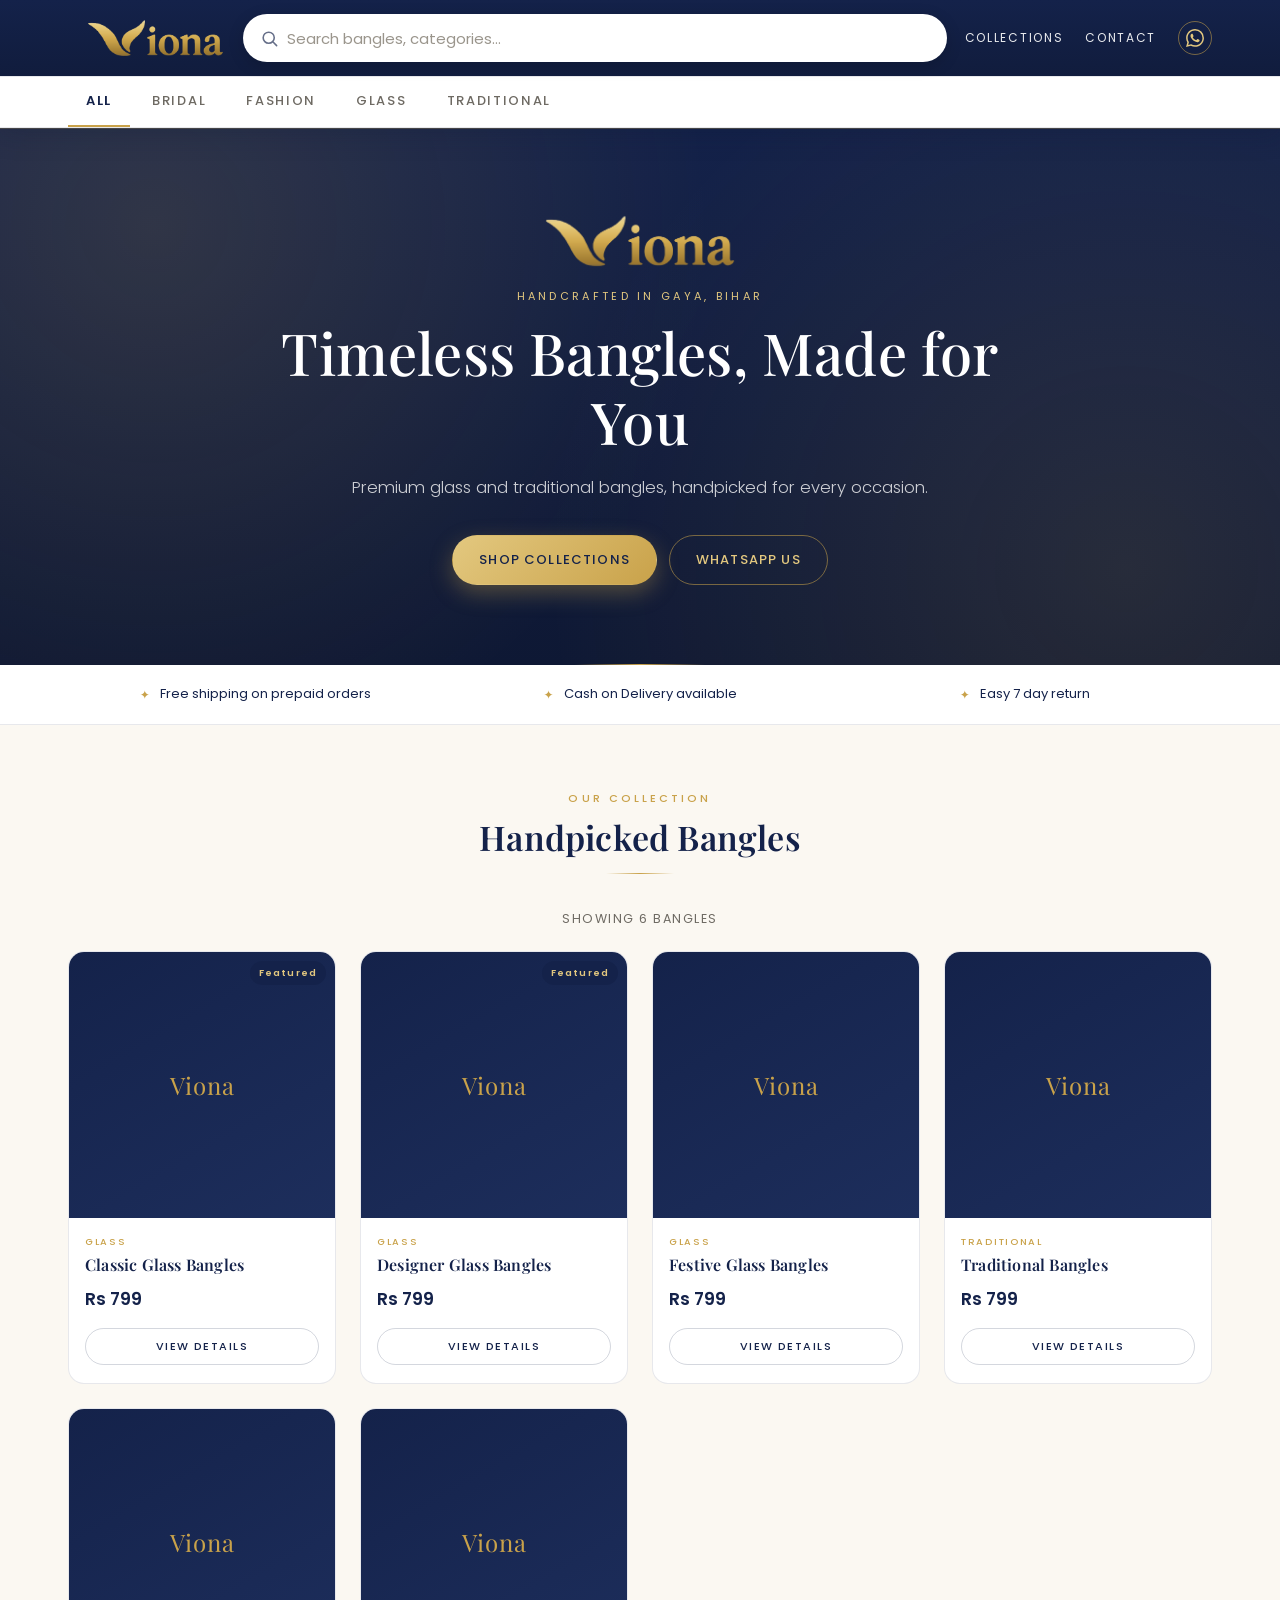
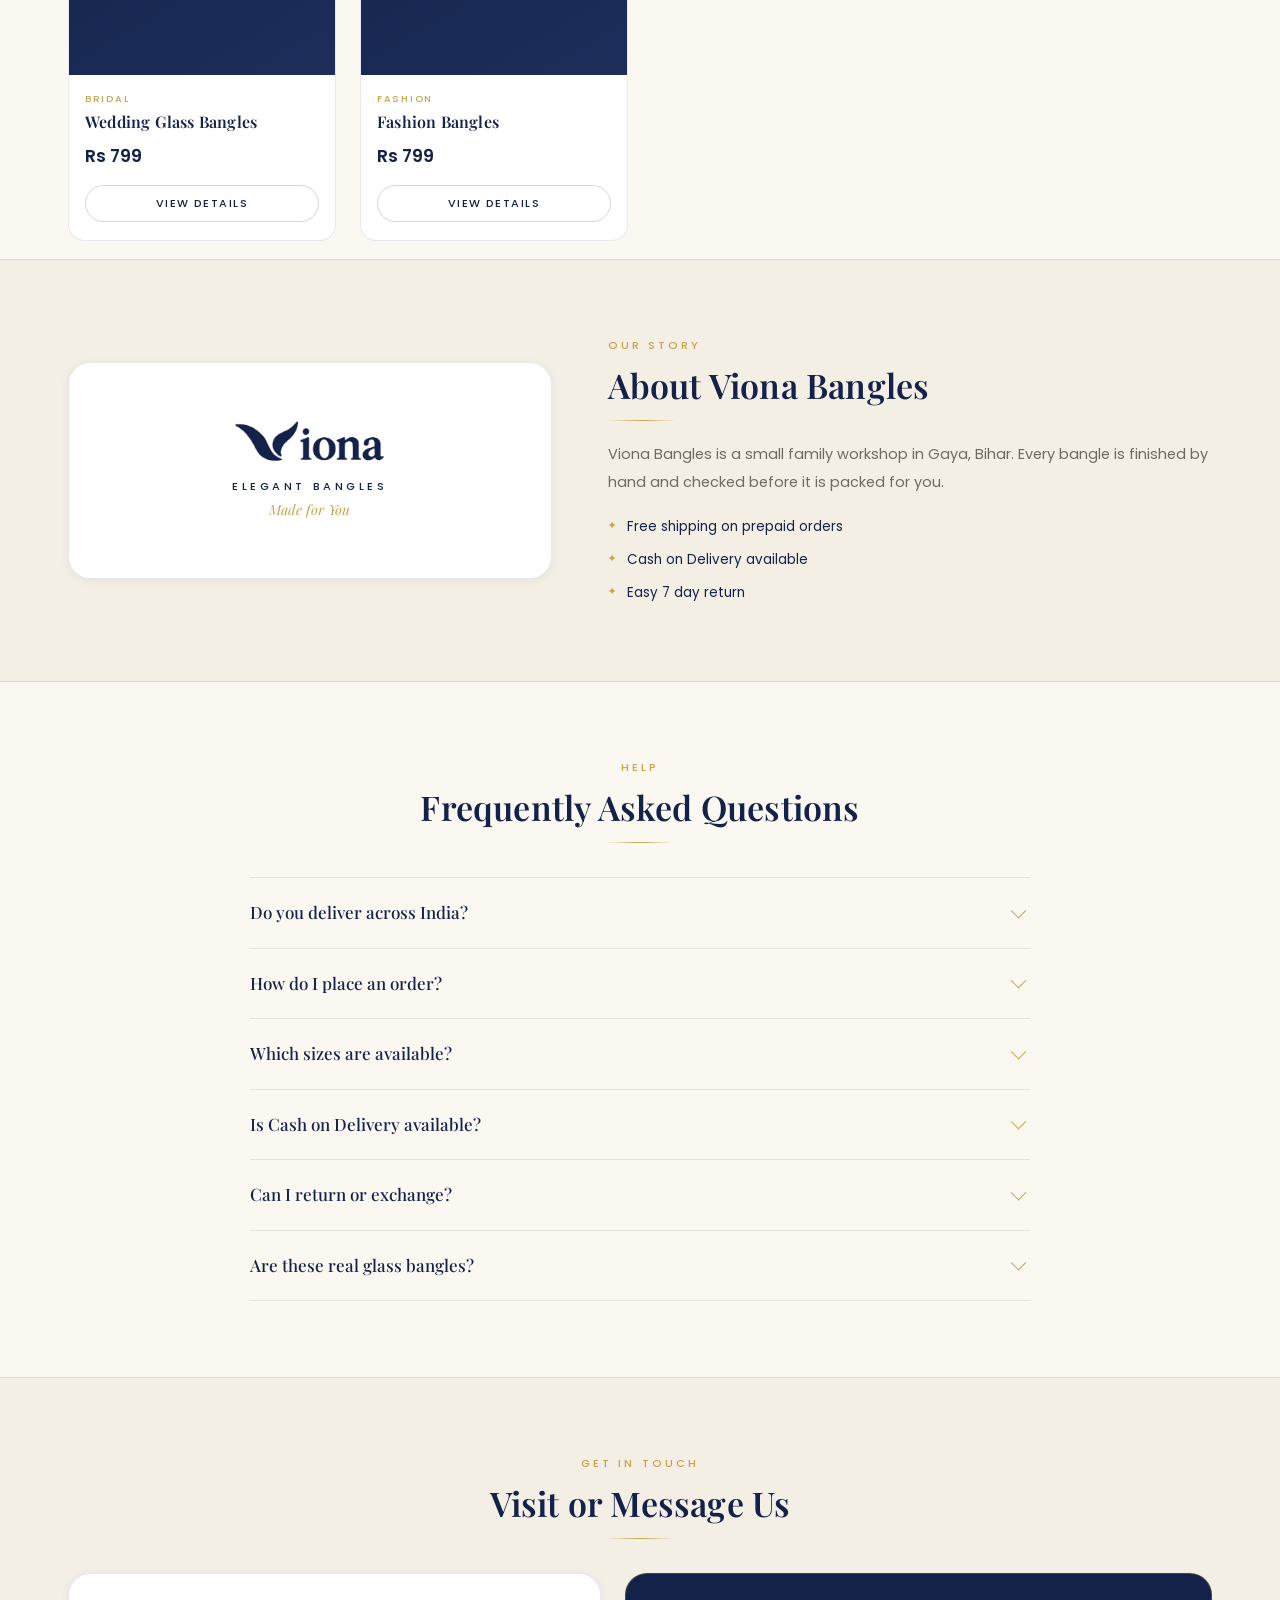
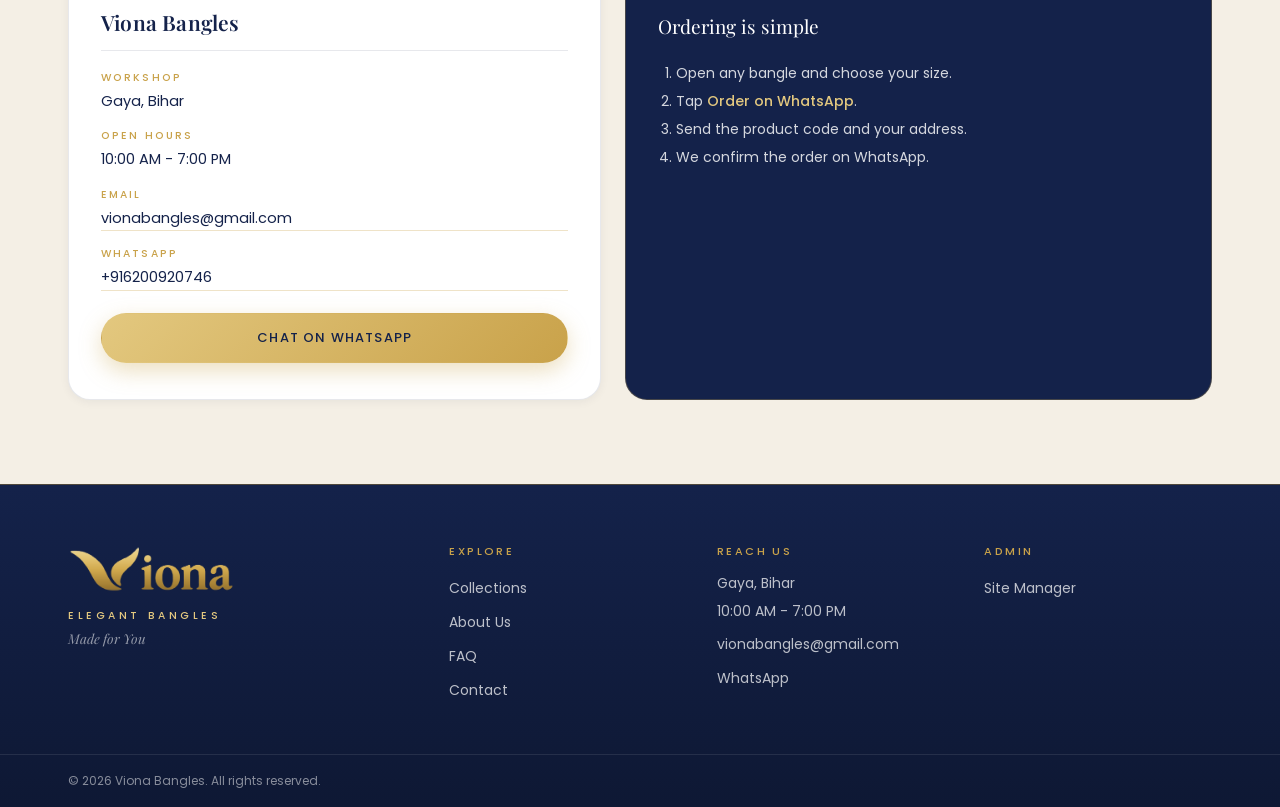
==== commit 2db9dc01: "Update index.html" ====
--- a/index.html
+++ b/index.html
@@ -18,6 +18,28 @@
 
 <!-- Site styles -->
 <link rel="stylesheet" href="css/style.css" />
+
+<!-- Small tweak so the injected Account button sits nicely in the header.
+     Everything else about the account UI is styled by js/auth.js itself. -->
+<style>
+  /* On desktop the account button lives in the nav row. */
+  @media (min-width: 900px) {
+    .header-nav #accountMount { margin-left: 4px; }
+  }
+  /* On mobile, put the Account button next to the hamburger so users can
+     reach login without opening the menu. */
+  @media (max-width: 899px) {
+    .header-inner #accountMount {
+      order: 3;
+      margin-left: 8px;
+    }
+    /* Auth button already has its own look; make it a bit tighter on mobile. */
+    .header-inner #accountMount .va-account-btn {
+      padding: 7px 12px;
+      font-size: 12px;
+    }
+  }
+</style>
 </head>
 <body>
 
@@ -30,8 +52,8 @@
 
 <!-- ==========================================================================
      SITE HEADER — sticky navy bar
-     Mobile : row 1 = logo + hamburger | row 2 = full width search bar
-     Desktop: logo left | big search centre | nav right
+     Mobile : row 1 = logo + account + hamburger | row 2 = full width search bar
+     Desktop: logo left | big search centre | nav + account right
      ========================================================================== -->
 <header class="site-header" id="siteHeader">
   <div class="header-inner">
@@ -93,6 +115,9 @@
       </a>
     </nav>
 
+    <!-- Account button — js/auth.js mounts itself here -->
+    <div id="accountMount"></div>
+
   </div>
 
   <!-- Tanishq-style category strip (built automatically by JS) -->
@@ -453,7 +478,8 @@
             No reviews yet. Be the first to share your thoughts.
           </p>
 
-          <!-- Write / edit review area -->
+          <!-- Write / edit review area — filled by js/script.js
+               and wired to VionaAuth (shared login modal). -->
           <div class="review-form-wrap" id="reviewFormWrap"></div>
 
         </div>
@@ -491,9 +517,16 @@
 
 <!-- ==========================================================================
      SCRIPTS
+     Order matters:
+       1. supabase-js (CDN)
+       2. config.js   (defines window.VIONA_CONFIG)
+       3. auth.js     (shared login system, mounts Account button, creates
+                       the Supabase client used by script.js via VionaAuth.client)
+       4. script.js   (page logic — calls VionaAuth.init and uses its client)
      ========================================================================== -->
 <script src="https://cdn.jsdelivr.net/npm/@supabase/supabase-js@2"></script>
 <script src="js/config.js"></script>
+<script src="js/auth.js"></script>
 <script src="js/script.js"></script>
 
 </body>
--- a/css/style.css
+++ b/css/style.css
@@ -1,1648 +1,1579 @@
-/* ==========================================================================
-   VIONA BANGLES — PUBLIC STYLES
-   File: css/style.css
-
-   Mobile first. Navy + gold + ivory luxury theme.
-   Headings: Playfair Display.  Body: Poppins.
-   ========================================================================== */
-
-/* --------------------------------------------------------------------------
+/* ============================================================================
+   Viona Bangles — css/style.css
+   Mobile-first. Navy + gold + ivory. Playfair Display + Poppins.
+   ============================================================================ */
+
+/* ==========================================================================
    1. DESIGN TOKENS
-   -------------------------------------------------------------------------- */
-:root {
+   ========================================================================== */
+:root{
+  /* Colours */
   --navy:        #14224A;
-  --navy-2:      #1D2F63;
-  --navy-soft:   #26386F;
+  --navy-2:      #0E1834;
+  --navy-3:      #1D2E5C;
   --gold:        #C9A24A;
-  --gold-2:      #EBD28F;
-  --gold-soft:   rgba(201, 162, 74, 0.14);
-  --ivory:       #FBF8F3;
-  --ivory-2:     #F4EFE6;
+  --gold-2:      #E3C87F;
+  --gold-soft:   rgba(201,162,74,.30);
+  --gold-line:   rgba(201,162,74,.55);
+  --ivory:       #FBF8F2;
+  --ivory-2:     #F4EFE5;
   --white:       #FFFFFF;
-
-  --text:        #1B2233;
-  --muted:       #6B7280;
-  --muted-2:     #9AA1AE;
-
-  --line:        rgba(201, 162, 74, 0.35);
-  --line-soft:   rgba(20, 34, 74, 0.10);
-
-  --danger:      #C0392B;
-  --success:     #2E7D53;
-
-  --radius-sm:   8px;
-  --radius:      14px;
-  --radius-lg:   22px;
-  --radius-pill: 999px;
-
-  --shadow-sm:   0 2px 10px rgba(20, 34, 74, 0.06);
-  --shadow:      0 10px 30px rgba(20, 34, 74, 0.10);
-  --shadow-lg:   0 24px 60px rgba(20, 34, 74, 0.18);
-
-  --container:   1200px;
-  --header-h:    64px;
-
-  --ff-head: "Playfair Display", Georgia, "Times New Roman", serif;
-  --ff-body: "Poppins", system-ui, -apple-system, "Segoe UI", Roboto, sans-serif;
-
-  --ease: cubic-bezier(0.22, 0.61, 0.36, 1);
-}
-
-/* --------------------------------------------------------------------------
-   2. RESET & BASE
-   -------------------------------------------------------------------------- */
-*,
-*::before,
-*::after { box-sizing: border-box; }
-
-html { -webkit-text-size-adjust: 100%; scroll-behavior: smooth; }
-
-body {
+  --ink:         #1B1B1B;
+  --muted:       #6E6A63;
+  --muted-2:     #9A958C;
+  --line:        rgba(20,34,74,.10);
+  --line-strong: rgba(20,34,74,.18);
+  --danger:      #B3261E;
+  --success:     #1E7A46;
+  --wa:          #25D366;
+  --wa-dark:     #1DA851;
+
+  /* Shadows */
+  --shadow-sm: 0 2px 10px rgba(20,34,74,.06);
+  --shadow-md: 0 10px 30px rgba(20,34,74,.10);
+  --shadow-lg: 0 24px 60px rgba(20,34,74,.20);
+
+  /* Radii */
+  --r-xs: 8px;
+  --r-sm: 12px;
+  --r-md: 16px;
+  --r-lg: 22px;
+  --r-pill: 999px;
+
+  /* Layout */
+  --maxw: 1200px;
+  --gutter: 16px;
+  --header-pad: 10px;
+
+  /* Fonts */
+  --font-head: 'Playfair Display', Georgia, 'Times New Roman', serif;
+  --font-body: 'Poppins', system-ui, -apple-system, 'Segoe UI', Roboto, sans-serif;
+
+  /* Motion */
+  --ease: cubic-bezier(.4,0,.2,1);
+}
+
+/* ==========================================================================
+   2. RESET + BASE
+   ========================================================================== */
+*,*::before,*::after{ box-sizing: border-box; }
+
+html{
+  -webkit-text-size-adjust: 100%;
+  scroll-behavior: smooth;
+  scroll-padding-top: 130px; /* keeps anchors clear of the sticky header */
+}
+
+body{
   margin: 0;
-  font-family: var(--ff-body);
+  background: var(--ivory);
+  color: var(--ink);
+  font-family: var(--font-body);
   font-size: 15px;
+  line-height: 1.7;
   font-weight: 400;
-  line-height: 1.65;
-  color: var(--text);
-  background: var(--ivory);
+  -webkit-font-smoothing: antialiased;
   overflow-x: hidden;
 }
 
-body.no-scroll { overflow: hidden; }
-
-img { max-width: 100%; display: block; }
-
-a { color: inherit; text-decoration: none; }
-
-button { font-family: inherit; cursor: pointer; }
-
-input, select, textarea { font-family: inherit; font-size: inherit; }
-
-h1, h2, h3, h4 {
-  font-family: var(--ff-head);
-  font-weight: 700;
-  line-height: 1.2;
-  margin: 0;
-  color: var(--navy);
-}
-
-p { margin: 0 0 1em; }
-p:last-child { margin-bottom: 0; }
-
-::selection { background: var(--gold-soft); color: var(--navy); }
-
-/* Visible keyboard focus everywhere */
-:focus-visible {
+body.no-scroll{ overflow: hidden; }
+
+[hidden]{ display: none !important; }
+
+img{ max-width: 100%; display: block; }
+
+a{ color: inherit; text-decoration: none; }
+
+button{ font-family: inherit; cursor: pointer; }
+
+input,select,textarea{ font-family: inherit; font-size: 15px; }
+
+h1,h2,h3,h4{
+  font-family: var(--font-head);
+  color: var(--navy);
+  font-weight: 600;
+  line-height: 1.22;
+  margin: 0 0 .5em;
+  letter-spacing: .2px;
+}
+
+p{ margin: 0 0 1em; }
+
+:focus-visible{
   outline: 2px solid var(--gold);
   outline-offset: 3px;
   border-radius: 4px;
 }
 
-/* --------------------------------------------------------------------------
-   3. LAYOUT HELPERS
-   -------------------------------------------------------------------------- */
-.container {
+/* Layout helpers */
+.container{
   width: 100%;
-  max-width: var(--container);
+  max-width: var(--maxw);
   margin: 0 auto;
-  padding: 0 18px;
-}
-
-.section-title {
-  font-size: 1.65rem;
-  text-align: center;
-  margin: 0 0 8px;
-  letter-spacing: -0.01em;
-}
-.section-title--left { text-align: left; }
-
-.section-sub {
-  text-align: center;
-  color: var(--muted);
-  font-size: 0.86rem;
-  margin: 0 0 26px;
-  letter-spacing: 0.02em;
-}
-
-/* Gold hairline that grows out from the centre under section titles */
-.section-title::after {
-  content: "";
-  display: block;
-  width: 54px;
-  height: 1.5px;
-  margin: 14px auto 0;
+  padding: 0 var(--gutter);
+}
+
+/* ==========================================================================
+   3. TYPOGRAPHY HELPERS
+   ========================================================================== */
+.section-head{ text-align: center; margin-bottom: 26px; }
+
+.section-label{
+  font-size: 11px;
+  letter-spacing: .28em;
+  text-transform: uppercase;
+  color: var(--gold);
+  font-weight: 500;
+  margin: 0 0 10px;
+}
+
+.section-title{
+  font-size: 27px;
+  margin: 0 0 14px;
+}
+
+.gold-rule{
+  width: 68px;
+  height: 1px;
   background: linear-gradient(90deg, transparent, var(--gold), transparent);
-}
-.section-title--left::after { margin-left: 0; background: linear-gradient(90deg, var(--gold), transparent); }
-
-/* --------------------------------------------------------------------------
-   4. WORDMARK (the Viona logo, drawn with SVG + text — no image file)
-   -------------------------------------------------------------------------- */
-.wordmark {
-  display: inline-flex;
-  align-items: flex-end;
-  line-height: 1;
-  user-select: none;
-  gap: 0.02em;
-}
-
-.wordmark__v {
-  width: 0.92em;
-  height: 0.92em;
-  flex: none;
-  /* Nudge the leaf slightly so it sits on the same baseline as the letters */
-  margin-bottom: 0.03em;
-  transform: translateY(0.01em);
-}
-
-.wordmark__v path { fill: currentColor; }
-
-.wordmark__text {
-  font-family: var(--ff-head);
-  font-weight: 700;
-  font-size: 1em;
-  letter-spacing: -0.02em;
-  line-height: 1;
-}
-
-/* Gold gradient version — for navy backgrounds */
-.wordmark--gold {
-  color: var(--gold);
-  background: linear-gradient(120deg, #C9A24A 0%, #EBD28F 55%, #C9A24A 100%);
-  -webkit-background-clip: text;
-  background-clip: text;
-  -webkit-text-fill-color: transparent;
-}
-/* The SVG needs its own fill because text-fill doesn't apply to paths */
-.wordmark--gold .wordmark__v { color: var(--gold); }
-.wordmark--gold .wordmark__v path { fill: #D9B45E; }
-
-/* Navy version — for light backgrounds */
-.wordmark--navy { color: var(--navy); }
-.wordmark--navy .wordmark__v path { fill: var(--navy); }
-
-/* --------------------------------------------------------------------------
-   5. BUTTONS
-   -------------------------------------------------------------------------- */
-.btn {
+  margin: 0 auto;
+}
+
+/* ==========================================================================
+   4. BUTTONS
+   ========================================================================== */
+.btn{
   display: inline-flex;
   align-items: center;
   justify-content: center;
-  gap: 8px;
-  padding: 13px 24px;
-  border-radius: var(--radius-pill);
-  border: 1.5px solid transparent;
-  font-size: 0.88rem;
+  gap: 9px;
+  padding: 13px 26px;
+  border-radius: var(--r-pill);
+  border: 1px solid transparent;
+  font-size: 13px;
   font-weight: 500;
-  letter-spacing: 0.04em;
+  letter-spacing: .09em;
   text-transform: uppercase;
-  transition: transform 0.2s var(--ease), box-shadow 0.2s var(--ease),
-              background-color 0.2s var(--ease), color 0.2s var(--ease),
-              border-color 0.2s var(--ease);
+  transition: transform .2s var(--ease), box-shadow .2s var(--ease),
+              background .2s var(--ease), color .2s var(--ease);
   white-space: nowrap;
 }
-.btn:active { transform: translateY(1px); }
-
-.btn--gold {
-  background: linear-gradient(120deg, #C9A24A, #E0C173 50%, #C9A24A);
-  color: var(--navy);
-  box-shadow: 0 8px 22px rgba(201, 162, 74, 0.32);
-}
-.btn--gold:hover { box-shadow: 0 12px 28px rgba(201, 162, 74, 0.42); transform: translateY(-1px); }
-
-.btn--ghost {
+
+.btn:active{ transform: translateY(1px); }
+
+.btn-gold{
+  background: linear-gradient(135deg, var(--gold-2), var(--gold));
+  color: var(--navy);
+  box-shadow: 0 8px 22px rgba(201,162,74,.35);
+}
+.btn-gold:hover{ box-shadow: 0 12px 30px rgba(201,162,74,.48); transform: translateY(-2px); }
+
+.btn-outline{
   background: transparent;
-  color: var(--white);
-  border-color: rgba(255, 255, 255, 0.55);
-}
-.btn--ghost:hover { background: rgba(255, 255, 255, 0.12); border-color: var(--white); }
-
-.btn--outline {
+  color: var(--gold-2);
+  border-color: var(--gold-line);
+}
+.btn-outline:hover{ background: rgba(201,162,74,.12); }
+
+.btn-whatsapp{
+  background: var(--wa);
+  color: #fff;
+  box-shadow: 0 8px 22px rgba(37,211,102,.32);
+  width: 100%;
+}
+.btn-whatsapp:hover{ background: var(--wa-dark); transform: translateY(-2px); }
+.btn-wa-icon{ width: 18px; height: 18px; }
+
+.btn-block{ width: 100%; }
+
+.btn-ghost{
   background: transparent;
   color: var(--navy);
-  border-color: var(--gold);
-}
-.btn--outline:hover { background: var(--gold-soft); }
-
-.btn--block { width: 100%; }
-
-.btn[disabled],
-.btn.is-disabled {
-  opacity: 0.55;
+  border-color: var(--line-strong);
+}
+.btn-ghost:hover{ background: var(--ivory-2); }
+
+.btn[disabled], .btn.is-loading{
+  opacity: .6;
   pointer-events: none;
 }
 
-/* --------------------------------------------------------------------------
-   6. HEADER
-   -------------------------------------------------------------------------- */
-.site-header {
+/* ==========================================================================
+   5. OFFER STRIP (above the header)
+   ========================================================================== */
+.offer-strip-root{ display: block; }
+
+.offer-strip{
+  position: relative;
+  display: flex;
+  align-items: center;
+  justify-content: center;
+  gap: 10px;
+  padding: 9px 42px 9px 16px;
+  font-size: 12.5px;
+  line-height: 1.4;
+  letter-spacing: .04em;
+  text-align: center;
+  min-height: 38px;
+}
+
+.offer-strip-text{
+  margin: 0;
+  font-weight: 400;
+  color: inherit;
+}
+.offer-strip-text strong{ font-weight: 600; }
+
+.offer-strip-link{
+  color: inherit;
+  text-decoration: underline;
+  text-underline-offset: 3px;
+  font-weight: 500;
+  white-space: nowrap;
+}
+
+.offer-strip-close{
+  position: absolute;
+  right: 8px;
+  top: 50%;
+  transform: translateY(-50%);
+  width: 26px; height: 26px;
+  border: 0;
+  background: transparent;
+  color: inherit;
+  opacity: .75;
+  border-radius: 50%;
+  display: grid;
+  place-items: center;
+  font-size: 17px;
+  line-height: 1;
+}
+.offer-strip-close:hover{ opacity: 1; background: rgba(255,255,255,.14); }
+
+/* ==========================================================================
+   6. SITE HEADER
+   ========================================================================== */
+.site-header{
   position: sticky;
   top: 0;
-  z-index: 900;
+  z-index: 200;
   background: var(--navy);
-  box-shadow: 0 1px 0 rgba(201, 162, 74, 0.35), 0 6px 24px rgba(20, 34, 74, 0.18);
-}
-
-.header-inner {
-  max-width: var(--container);
+  background-image: linear-gradient(180deg, var(--navy) 0%, var(--navy-2) 100%);
+  box-shadow: 0 6px 24px rgba(14,24,52,.22);
+  border-bottom: 1px solid rgba(201,162,74,.28);
+}
+
+.header-inner{
+  max-width: var(--maxw);
   margin: 0 auto;
-  padding: 10px 14px;
+  padding: var(--header-pad) var(--gutter);
   display: flex;
   flex-wrap: wrap;
   align-items: center;
-  gap: 10px 12px;
-}
-
-/* Brand */
-.brand {
+  gap: 8px 12px;
+}
+
+/* --- Brand / logo ------------------------------------------------------- */
+.brand{
   order: 1;
-  font-size: 1.6rem;
-  flex: none;
-  display: inline-flex;
+  display: flex;
   align-items: center;
-}
-
-/* Hamburger — mobile only */
-.hamburger {
+  flex: 0 0 auto;
+}
+
+.wordmark-img{
+  height: 40px;
+  width: auto;
+  display: block;
+}
+.header-logo{ height: 34px; }
+.hero-logo{ height: 56px; margin: 0 auto 18px; }
+.footer-logo{ height: 48px; }
+.about-logo{ height: 44px; }
+
+.brand-fallback{
+  font-family: var(--font-head);
+  font-weight: 700;
+  font-size: 26px;
+  letter-spacing: .5px;
+  color: var(--gold);
+  line-height: 1;
+}
+.brand-fallback.navy{ color: var(--navy); }
+
+/* --- Hamburger ---------------------------------------------------------- */
+.hamburger{
   order: 2;
   margin-left: auto;
-  width: 42px;
-  height: 42px;
-  display: inline-flex;
-  flex-direction: column;
-  justify-content: center;
-  align-items: center;
-  gap: 5px;
+  width: 42px; height: 42px;
+  border: 1px solid rgba(201,162,74,.35);
+  border-radius: 10px;
   background: transparent;
-  border: 1px solid rgba(201, 162, 74, 0.45);
-  border-radius: 10px;
+  display: grid;
+  place-content: center;
+  gap: 4px;
   padding: 0;
 }
-.hamburger span {
+.hamburger span{
   display: block;
-  width: 18px;
-  height: 2px;
+  width: 19px; height: 1.6px;
   background: var(--gold-2);
   border-radius: 2px;
-  transition: transform 0.25s var(--ease), opacity 0.2s var(--ease);
-}
-.hamburger[aria-expanded="true"] span:nth-child(1) { transform: translateY(7px) rotate(45deg); }
-.hamburger[aria-expanded="true"] span:nth-child(2) { opacity: 0; }
-.hamburger[aria-expanded="true"] span:nth-child(3) { transform: translateY(-7px) rotate(-45deg); }
-
-/* Search — full width on mobile (row 2), centred on desktop */
-.header-search {
+  transition: transform .25s var(--ease), opacity .2s var(--ease);
+}
+.hamburger[aria-expanded="true"] span:nth-child(1){ transform: translateY(5.6px) rotate(45deg); }
+.hamburger[aria-expanded="true"] span:nth-child(2){ opacity: 0; }
+.hamburger[aria-expanded="true"] span:nth-child(3){ transform: translateY(-5.6px) rotate(-45deg); }
+
+/* --- Search bar --------------------------------------------------------- */
+.search-wrap{
   order: 3;
+  flex: 1 1 100%;
   position: relative;
-  flex: 1 1 100%;
-  width: 100%;
-}
-
-.search-form {
+}
+
+.search-form{
   display: flex;
   align-items: center;
   gap: 8px;
   background: var(--white);
   border: 1.5px solid transparent;
-  border-radius: var(--radius-pill);
-  padding: 0 8px 0 14px;
+  border-radius: var(--r-pill);
+  padding: 0 12px;
   height: 44px;
-  transition: border-color 0.2s var(--ease), box-shadow 0.2s var(--ease);
-}
-.search-form:focus-within {
+  box-shadow: 0 4px 16px rgba(0,0,0,.16);
+  transition: border-color .2s var(--ease), box-shadow .2s var(--ease);
+}
+.search-form:focus-within{
   border-color: var(--gold);
-  box-shadow: 0 0 0 4px rgba(201, 162, 74, 0.22);
-}
-
-.search-form__icon {
-  display: inline-flex;
-  color: var(--navy);
-  opacity: 0.65;
-  flex: none;
-}
-
-.search-form__input {
+  box-shadow: 0 0 0 4px rgba(201,162,74,.25), 0 6px 20px rgba(0,0,0,.18);
+}
+
+.search-icon{
+  flex: 0 0 auto;
+  width: 19px; height: 19px;
+  color: var(--navy);
+  opacity: .65;
+  display: grid;
+  place-items: center;
+}
+.search-icon svg{ width: 19px; height: 19px; }
+
+.search-input{
   flex: 1 1 auto;
+  border: 0;
+  outline: 0;
+  background: transparent;
+  font-size: 14.5px;
+  color: var(--ink);
   min-width: 0;
-  border: 0;
-  outline: none;
-  background: transparent;
-  font-size: 0.9rem;
-  color: var(--text);
   padding: 0;
-  height: 100%;
-}
-.search-form__input::placeholder { color: var(--muted-2); }
-.search-form__input::-webkit-search-cancel-button { display: none; }
-
-.search-form__clear {
-  flex: none;
-  width: 30px;
-  height: 30px;
-  display: inline-flex;
-  align-items: center;
-  justify-content: center;
+}
+.search-input::placeholder{ color: var(--muted-2); }
+
+.search-clear{
+  flex: 0 0 auto;
+  width: 26px; height: 26px;
   border: 0;
   border-radius: 50%;
   background: var(--ivory-2);
   color: var(--navy);
-  transition: background-color 0.2s var(--ease);
-}
-.search-form__clear:hover { background: var(--gold-soft); }
-
-/* Suggestions dropdown */
-.search-suggest {
+  display: grid;
+  place-items: center;
+  padding: 0;
+}
+.search-clear svg{ width: 14px; height: 14px; }
+.search-clear:hover{ background: var(--gold-soft); }
+
+/* --- Search suggestions ------------------------------------------------- */
+.search-suggest{
   position: absolute;
   top: calc(100% + 8px);
   left: 0;
   right: 0;
+  z-index: 400;
   background: var(--white);
   border: 1px solid var(--line);
-  border-radius: var(--radius);
+  border-radius: var(--r-md);
   box-shadow: var(--shadow-lg);
   overflow: hidden;
-  z-index: 950;
-  max-height: 70vh;
+  max-height: 74vh;
   overflow-y: auto;
 }
 
-.suggest-item {
+.suggest-item{
   display: flex;
   align-items: center;
   gap: 12px;
+  width: 100%;
+  border: 0;
+  background: transparent;
   padding: 10px 14px;
-  cursor: pointer;
-  border-bottom: 1px solid var(--line-soft);
-  transition: background-color 0.15s var(--ease);
-}
-.suggest-item:last-child { border-bottom: 0; }
-.suggest-item:hover,
-.suggest-item.is-active { background: var(--gold-soft); }
-
-.suggest-item__thumb {
-  width: 44px;
-  height: 44px;
-  flex: none;
-  border-radius: 8px;
+  text-align: left;
+  border-bottom: 1px solid var(--line);
+}
+.suggest-item:last-child{ border-bottom: 0; }
+.suggest-item.is-active,
+.suggest-item:hover{ background: var(--ivory-2); }
+
+.suggest-thumb{
+  flex: 0 0 auto;
+  width: 46px; height: 46px;
+  border-radius: 10px;
   object-fit: cover;
   background: var(--ivory-2);
-  border: 1px solid var(--line-soft);
-}
-
-.suggest-item__body { min-width: 0; flex: 1 1 auto; }
-
-.suggest-item__name {
-  display: block;
-  font-size: 0.85rem;
+  border: 1px solid var(--line);
+}
+.suggest-thumb-ph{
+  flex: 0 0 auto;
+  width: 46px; height: 46px;
+  border-radius: 10px;
+  display: grid;
+  place-items: center;
+  background: var(--navy);
+  color: var(--gold);
+  font-family: var(--font-head);
+  font-size: 17px;
+  border: 1px solid var(--line);
+}
+
+.suggest-text{ min-width: 0; flex: 1 1 auto; }
+.suggest-name{
+  font-size: 14px;
   font-weight: 500;
   color: var(--navy);
   white-space: nowrap;
   overflow: hidden;
   text-overflow: ellipsis;
-}
-
-.suggest-item__meta {
-  display: block;
-  font-size: 0.72rem;
+  margin: 0;
+}
+.suggest-meta{
+  font-size: 11.5px;
   color: var(--muted);
-  letter-spacing: 0.03em;
-}
-
-.suggest-item__price {
-  flex: none;
-  font-size: 0.82rem;
+  margin: 0;
+  letter-spacing: .05em;
+  text-transform: uppercase;
+}
+.suggest-price{
+  flex: 0 0 auto;
+  font-size: 14px;
   font-weight: 600;
   color: var(--gold);
 }
 
-.suggest-empty {
-  padding: 16px;
-  font-size: 0.84rem;
+.suggest-empty{
+  padding: 18px 16px;
+  text-align: center;
+  font-size: 13.5px;
   color: var(--muted);
-  text-align: center;
-}
-
-/* Desktop nav */
-.header-nav {
+  margin: 0;
+}
+
+/* --- Navigation --------------------------------------------------------- */
+.header-nav{
   order: 4;
+  flex: 1 1 100%;
   display: none;
-  align-items: center;
-  gap: 22px;
-}
-
-.header-nav__link {
-  font-size: 0.85rem;
-  letter-spacing: 0.06em;
+  flex-direction: column;
+  gap: 2px;
+  padding-top: 10px;
+  margin-top: 4px;
+  border-top: 1px solid rgba(201,162,74,.25);
+}
+.header-nav.is-open{ display: flex; }
+
+.nav-link{
+  color: rgba(255,255,255,.9);
+  font-size: 13px;
+  letter-spacing: .14em;
   text-transform: uppercase;
-  color: rgba(255, 255, 255, 0.88);
-  transition: color 0.2s var(--ease);
-}
-.header-nav__link:hover { color: var(--gold-2); }
-
-.header-nav__wa {
+  padding: 12px 4px;
+  border-bottom: 1px solid rgba(255,255,255,.06);
+  transition: color .2s var(--ease);
+}
+.nav-link:hover{ color: var(--gold-2); }
+
+.nav-wa{
   display: inline-flex;
   align-items: center;
+  gap: 8px;
+  color: var(--gold-2);
+  width: 34px; height: 34px;
   justify-content: center;
-  width: 38px;
-  height: 38px;
+  border: 1px solid var(--gold-line);
   border-radius: 50%;
-  background: rgba(201, 162, 74, 0.16);
-  color: var(--gold-2);
-  border: 1px solid rgba(201, 162, 74, 0.45);
-  transition: background-color 0.2s var(--ease), color 0.2s var(--ease);
-}
-.header-nav__wa:hover { background: var(--gold); color: var(--navy); }
-
-/* Mobile dropdown menu */
-.mobile-menu {
-  background: var(--navy-2);
-  border-top: 1px solid rgba(201, 162, 74, 0.28);
-  padding: 8px 14px 14px;
-  display: flex;
-  flex-direction: column;
-}
-.mobile-menu__link {
-  padding: 12px 4px;
-  font-size: 0.9rem;
-  letter-spacing: 0.05em;
-  text-transform: uppercase;
-  color: rgba(255, 255, 255, 0.9);
-  border-bottom: 1px solid rgba(255, 255, 255, 0.08);
-}
-.mobile-menu__link:last-child { border-bottom: 0; }
-.mobile-menu__link--wa { color: var(--gold-2); }
-
-/* --------------------------------------------------------------------------
-   7. CATEGORY STRIP (Tanishq style)
-   -------------------------------------------------------------------------- */
-.cat-strip {
+  margin-top: 12px;
+  transition: background .2s var(--ease);
+}
+.nav-wa svg{ width: 18px; height: 18px; }
+.nav-wa:hover{ background: rgba(201,162,74,.16); }
+
+/* ==========================================================================
+   7. CATEGORY STRIP
+   ========================================================================== */
+.category-strip{
   background: var(--white);
+  border-top: 1px solid var(--line);
   border-bottom: 1px solid var(--line);
 }
 
-.cat-strip__inner {
-  max-width: var(--container);
+.category-strip-inner{
+  max-width: var(--maxw);
   margin: 0 auto;
-  padding: 0 14px;
+  padding: 0 var(--gutter);
   display: flex;
   align-items: center;
-  gap: 8px;
+  gap: 4px;
   overflow-x: auto;
+  -webkit-overflow-scrolling: touch;
   scrollbar-width: none;
-  -ms-overflow-style: none;
-}
-.cat-strip__inner::-webkit-scrollbar { display: none; }
-
-.cat-chip {
-  flex: none;
+}
+.category-strip-inner::-webkit-scrollbar{ display: none; }
+
+.cat-chip{
+  flex: 0 0 auto;
   border: 0;
   background: transparent;
-  padding: 14px 4px;
-  margin-right: 18px;
-  font-size: 0.82rem;
-  letter-spacing: 0.07em;
+  padding: 13px 14px;
+  font-size: 12.5px;
+  letter-spacing: .13em;
   text-transform: uppercase;
   color: var(--muted);
+  font-weight: 500;
+  border-bottom: 2px solid transparent;
+  transition: color .2s var(--ease), border-color .2s var(--ease);
+  white-space: nowrap;
+}
+.cat-chip:hover{ color: var(--navy); }
+.cat-chip.is-active{
+  color: var(--navy);
+  border-bottom-color: var(--gold);
+  font-weight: 600;
+}
+
+/* ==========================================================================
+   8. BANNER CAROUSEL
+   ========================================================================== */
+.banner-section{
+  background: var(--ivory);
+  padding: 18px 0 4px;
+}
+
+.banner-carousel{
   position: relative;
-  transition: color 0.2s var(--ease);
-  white-space: nowrap;
-}
-.cat-chip::after {
-  content: "";
-  position: absolute;
-  left: 0; right: 0; bottom: 8px;
-  height: 2px;
-  background: var(--gold);
-  transform: scaleX(0);
-  transform-origin: center;
-  transition: transform 0.25s var(--ease);
-}
-.cat-chip:hover { color: var(--navy); }
-.cat-chip.is-active { color: var(--navy); font-weight: 600; }
-.cat-chip.is-active::after { transform: scaleX(1); }
-
-/* --------------------------------------------------------------------------
-   8. OFFER STRIP (thin bar above header)
-   -------------------------------------------------------------------------- */
-.strip-root { display: block; }
-
-.strip {
+  border-radius: var(--r-lg);
+  overflow: hidden;
+  box-shadow: var(--shadow-md);
+}
+
+.banner-track{
+  display: flex;
+  transition: transform .55s var(--ease);
+  will-change: transform;
+}
+
+.banner-slide{
   position: relative;
+  flex: 0 0 100%;
+  min-height: 230px;
   display: flex;
   align-items: center;
-  justify-content: center;
-  gap: 10px;
-  padding: 9px 42px;
-  font-size: 0.78rem;
-  letter-spacing: 0.05em;
-  text-align: center;
-  line-height: 1.4;
-}
-.strip__text { display: inline; }
-.strip__link {
-  text-decoration: underline;
-  text-underline-offset: 3px;
-  font-weight: 500;
-}
-.strip__close {
-  position: absolute;
-  right: 8px;
-  top: 50%;
-  transform: translateY(-50%);
-  width: 26px;
-  height: 26px;
-  display: inline-flex;
-  align-items: center;
-  justify-content: center;
-  border: 0;
-  border-radius: 50%;
-  background: transparent;
-  color: inherit;
-  opacity: 0.75;
-  font-size: 16px;
-  line-height: 1;
-}
-.strip__close:hover { opacity: 1; background: rgba(255, 255, 255, 0.16); }
-
-/* --------------------------------------------------------------------------
-   9. BANNER CAROUSEL
-   -------------------------------------------------------------------------- */
-.banner-root { display: block; }
-.banner-root:empty { display: none; }
-
-.banner {
-  position: relative;
-  max-width: var(--container);
-  margin: 16px auto 0;
-  padding: 0 14px;
-}
-
-.banner__viewport {
-  position: relative;
-  border-radius: var(--radius-lg);
-  overflow: hidden;
-  box-shadow: var(--shadow);
-  background: var(--navy);
-  touch-action: pan-y;
-}
-
-.banner__track {
-  display: flex;
-  transition: transform 0.55s var(--ease);
-  will-change: transform;
-}
-
-.banner__slide {
-  flex: 0 0 100%;
-  min-width: 100%;
-  position: relative;
-  display: flex;
-  align-items: center;
-  min-height: 210px;
-  padding: 30px 26px;
+  padding: 30px 22px;
   background-size: cover;
   background-position: center;
-  color: var(--white);
-}
-
-/* Darkening layer so text stays readable over any photo */
-.banner__slide::before {
-  content: "";
-  position: absolute;
-  inset: 0;
-  background: linear-gradient(90deg, rgba(20, 34, 74, 0.72), rgba(20, 34, 74, 0.28));
-  pointer-events: none;
-}
-.banner__slide--left::before   { background: linear-gradient(90deg, rgba(20,34,74,.78), rgba(20,34,74,.20)); }
-.banner__slide--center::before { background: linear-gradient(180deg, rgba(20,34,74,.30), rgba(20,34,74,.62)); }
-.banner__slide--right::before  { background: linear-gradient(270deg, rgba(20,34,74,.78), rgba(20,34,74,.20)); }
-
-.banner__content {
+  overflow: hidden;
+}
+
+.banner-slide-inner{
   position: relative;
   z-index: 2;
   width: 100%;
   max-width: 560px;
 }
-.banner__slide--center .banner__content { margin: 0 auto; text-align: center; }
-.banner__slide--left   .banner__content { margin-right: auto; text-align: left; }
-.banner__slide--right  .banner__content { margin-left: auto; text-align: right; }
-
-.banner__title {
-  font-family: var(--ff-head);
-  font-size: 1.5rem;
-  font-weight: 700;
-  line-height: 1.18;
-  margin: 0 0 6px;
+.banner-slide.align-left   .banner-slide-inner{ margin-right: auto; text-align: left; }
+.banner-slide.align-center .banner-slide-inner{ margin: 0 auto;  text-align: center; }
+.banner-slide.align-right  .banner-slide-inner{ margin-left: auto; text-align: right; }
+
+.banner-title{
+  font-family: var(--font-head);
+  font-size: 25px;
+  font-weight: 600;
+  line-height: 1.24;
+  margin: 0 0 8px;
   color: inherit;
-  letter-spacing: -0.01em;
-}
-
-.banner__subtitle {
-  font-family: var(--ff-head);
+}
+
+.banner-subtitle{
+  font-family: var(--font-head);
   font-style: italic;
-  font-size: 0.95rem;
-  opacity: 0.92;
+  font-size: 15.5px;
   margin: 0 0 18px;
-}
-
-.banner__btn {
-  display: inline-flex;
-  align-items: center;
-  justify-content: center;
-  padding: 11px 26px;
-  border-radius: var(--radius-pill);
-  font-size: 0.78rem;
+  opacity: .92;
+  color: inherit;
+}
+
+.banner-btn{
+  display: inline-block;
+  padding: 12px 26px;
+  border-radius: var(--r-pill);
+  font-size: 12px;
   font-weight: 600;
-  letter-spacing: 0.1em;
+  letter-spacing: .14em;
   text-transform: uppercase;
-  transition: transform 0.2s var(--ease), box-shadow 0.2s var(--ease), filter 0.2s var(--ease);
-  box-shadow: 0 8px 20px rgba(0, 0, 0, 0.22);
-}
-.banner__btn:hover { transform: translateY(-1px); filter: brightness(1.06); }
-
-/* Arrows */
-.banner__arrow {
+  transition: transform .2s var(--ease), box-shadow .2s var(--ease);
+}
+.banner-btn:hover{ transform: translateY(-2px); box-shadow: 0 10px 24px rgba(0,0,0,.22); }
+
+.banner-arrow{
   position: absolute;
   top: 50%;
   transform: translateY(-50%);
-  z-index: 4;
-  width: 38px;
-  height: 38px;
-  display: inline-flex;
-  align-items: center;
-  justify-content: center;
+  z-index: 5;
+  width: 36px; height: 36px;
   border-radius: 50%;
-  border: 1px solid rgba(255, 255, 255, 0.45);
-  background: rgba(20, 34, 74, 0.42);
-  color: var(--white);
-  font-size: 20px;
+  border: 1px solid rgba(255,255,255,.55);
+  background: rgba(20,34,74,.42);
+  color: #fff;
+  font-size: 22px;
   line-height: 1;
+  display: grid;
+  place-items: center;
   backdrop-filter: blur(4px);
-  transition: background-color 0.2s var(--ease);
-}
-.banner__arrow:hover { background: rgba(201, 162, 74, 0.85); color: var(--navy); }
-.banner__arrow--prev { left: 14px; }
-.banner__arrow--next { right: 14px; }
-
-/* Dots */
-.banner__dots {
+  transition: background .2s var(--ease);
+}
+.banner-arrow:hover{ background: rgba(20,34,74,.72); }
+.banner-arrow.prev{ left: 10px; }
+.banner-arrow.next{ right: 10px; }
+
+.banner-dots{
   position: absolute;
-  left: 0; right: 0; bottom: 12px;
-  z-index: 4;
+  bottom: 12px;
+  left: 0; right: 0;
+  z-index: 5;
   display: flex;
   justify-content: center;
   gap: 7px;
 }
-.banner__dot {
-  width: 8px;
-  height: 8px;
+.banner-dot{
+  width: 8px; height: 8px;
   border-radius: 50%;
   border: 0;
   padding: 0;
-  background: rgba(255, 255, 255, 0.45);
-  transition: background-color 0.2s var(--ease), transform 0.2s var(--ease), width 0.2s var(--ease);
-}
-.banner__dot.is-active {
+  background: rgba(255,255,255,.5);
+  transition: width .25s var(--ease), background .2s var(--ease);
+}
+.banner-dot.is-active{
+  width: 22px;
+  border-radius: var(--r-pill);
   background: var(--gold);
-  width: 22px;
-  border-radius: var(--radius-pill);
-}
-
-/* --------------------------------------------------------------------------
-   10. POPUP
-   -------------------------------------------------------------------------- */
-.popup-root:empty { display: none; }
-
-.popup {
-  position: fixed;
-  inset: 0;
-  z-index: 1200;
-  display: flex;
-  align-items: center;
-  justify-content: center;
-  padding: 18px;
-  background: rgba(12, 20, 44, 0.62);
-  backdrop-filter: blur(3px);
-  animation: popup-fade 0.28s var(--ease);
-}
-@keyframes popup-fade { from { opacity: 0; } to { opacity: 1; } }
-
-.popup__box {
+}
+
+/* ==========================================================================
+   9. HERO
+   ========================================================================== */
+.hero{
   position: relative;
-  width: 100%;
-  max-width: 460px;
-  border-radius: var(--radius-lg);
-  overflow: hidden;
-  box-shadow: var(--shadow-lg);
-  background-size: cover;
-  background-position: center;
-  animation: popup-rise 0.34s var(--ease);
-}
-@keyframes popup-rise {
-  from { opacity: 0; transform: translateY(18px) scale(0.97); }
-  to   { opacity: 1; transform: translateY(0) scale(1); }
-}
-
-.popup__body {
-  position: relative;
-  padding: 34px 26px;
-  text-align: center;
-}
-.popup__body::before {
-  content: "";
-  position: absolute;
-  inset: 0;
-  background: linear-gradient(180deg, rgba(20, 34, 74, 0.42), rgba(20, 34, 74, 0.72));
-  pointer-events: none;
-}
-.popup__body > * { position: relative; z-index: 2; }
-
-.popup__title {
-  font-family: var(--ff-head);
-  font-size: 1.4rem;
-  margin: 0 0 8px;
-  color: inherit;
-}
-.popup__subtitle {
-  font-family: var(--ff-head);
-  font-style: italic;
-  font-size: 0.95rem;
-  opacity: 0.92;
-  margin: 0 0 20px;
-}
-.popup__btn {
-  display: inline-flex;
-  align-items: center;
-  justify-content: center;
-  padding: 12px 26px;
-  border-radius: var(--radius-pill);
-  font-size: 0.78rem;
-  font-weight: 600;
-  letter-spacing: 0.1em;
-  text-transform: uppercase;
-}
-.popup__close {
-  position: absolute;
-  top: 10px;
-  right: 10px;
-  z-index: 5;
-  width: 34px;
-  height: 34px;
-  display: inline-flex;
-  align-items: center;
-  justify-content: center;
-  border: 0;
-  border-radius: 50%;
-  background: rgba(255, 255, 255, 0.18);
-  color: var(--white);
-  font-size: 18px;
-  line-height: 1;
-}
-.popup__close:hover { background: rgba(255, 255, 255, 0.32); }
-
-/* --------------------------------------------------------------------------
-   11. HERO
-   -------------------------------------------------------------------------- */
-.hero {
-  position: relative;
-  background:
-    radial-gradient(1100px 460px at 50% -10%, rgba(201, 162, 74, 0.16), transparent 62%),
-    var(--ivory);
-  padding: 52px 0 46px;
+  background: var(--navy);
+  background-image:
+    radial-gradient(circle at 12% 18%, rgba(201,162,74,.16), transparent 46%),
+    radial-gradient(circle at 88% 82%, rgba(201,162,74,.13), transparent 48%),
+    linear-gradient(180deg, var(--navy) 0%, var(--navy-2) 100%);
+  padding: 48px 0 46px;
   text-align: center;
   overflow: hidden;
 }
 
-.hero__inner { position: relative; z-index: 2; }
-
-.hero__mark {
-  font-size: 2rem;
-  margin-bottom: 14px;
-}
-
-.hero__label {
-  font-size: 0.72rem;
-  letter-spacing: 0.24em;
+.hero-inner{ position: relative; z-index: 2; }
+
+.hero-fallback{ font-size: 34px; display: block; margin-bottom: 14px; }
+
+.hero-label{
+  font-size: 11px;
+  letter-spacing: .3em;
   text-transform: uppercase;
-  color: var(--gold);
+  color: var(--gold-2);
   margin: 0 0 12px;
+}
+
+.hero-heading{
+  font-size: 30px;
+  line-height: 1.2;
+  color: var(--white);
+  margin: 0 0 14px;
   font-weight: 500;
 }
 
-.hero__heading {
-  font-size: 2rem;
-  line-height: 1.14;
-  margin: 0 0 16px;
-  letter-spacing: -0.02em;
-}
-
-.hero__text {
-  max-width: 540px;
+.hero-text{
+  color: rgba(255,255,255,.78);
+  font-size: 14.5px;
+  font-weight: 300;
+  max-width: 520px;
   margin: 0 auto 26px;
-  color: var(--muted);
-  font-size: 0.92rem;
-  font-weight: 300;
-}
-
-.hero__actions {
+  line-height: 1.85;
+}
+
+.hero-actions{
   display: flex;
   flex-wrap: wrap;
   gap: 12px;
   justify-content: center;
 }
-.hero__actions .btn--ghost {
-  color: var(--navy);
-  border-color: var(--line);
-}
-.hero__actions .btn--ghost:hover {
-  background: var(--gold-soft);
-  border-color: var(--gold);
-  color: var(--navy);
-}
-
-/* --------------------------------------------------------------------------
-   12. TRUST
-   -------------------------------------------------------------------------- */
-.trust {
+
+.hero-rule{
+  position: absolute;
+  left: 50%;
+  bottom: 0;
+  transform: translateX(-50%);
+  width: 130px;
+  height: 1px;
+  background: linear-gradient(90deg, transparent, var(--gold), transparent);
+}
+
+/* ==========================================================================
+   10. TRUST POINTS
+   ========================================================================== */
+.trust{
   background: var(--white);
-  border-top: 1px solid var(--line-soft);
-  border-bottom: 1px solid var(--line-soft);
-  padding: 30px 0;
-}
-
-.trust__grid {
-  display: grid;
-  grid-template-columns: 1fr;
-  gap: 22px;
-}
-
-.trust-item {
-  display: flex;
+  border-bottom: 1px solid var(--line);
+  padding: 18px 0;
+}
+
+.trust-list{
+  list-style: none;
+  margin: 0;
+  padding: 0;
+  display: grid;
+  gap: 10px;
+}
+
+.trust-item{
+  display: flex;
+  align-items: center;
+  gap: 10px;
+  font-size: 13px;
+  color: var(--navy);
+  justify-content: center;
+  text-align: center;
+}
+
+.trust-mark{
+  color: var(--gold);
+  font-size: 12px;
+  line-height: 1;
+}
+
+/* ==========================================================================
+   11. COLLECTIONS + PRODUCT GRID
+   ========================================================================== */
+.collections{
+  padding: 44px 0 10px;
+  background: var(--ivory);
+}
+
+.showing{
+  text-align: center;
+  font-size: 12.5px;
+  letter-spacing: .12em;
+  text-transform: uppercase;
+  color: var(--muted);
+  margin: 0 0 22px;
+}
+
+.product-grid{
+  display: grid;
+  grid-template-columns: repeat(2, minmax(0,1fr));
   gap: 14px;
-  align-items: flex-start;
-}
-
-.trust-item__ico {
-  flex: none;
-  width: 42px;
-  height: 42px;
-  display: inline-flex;
-  align-items: center;
-  justify-content: center;
-  border-radius: 50%;
-  background: var(--gold-soft);
-  color: var(--gold);
+}
+
+/* --- Product card ------------------------------------------------------- */
+.product-card{
+  background: var(--white);
   border: 1px solid var(--line);
-}
-.trust-item__ico svg { width: 20px; height: 20px; }
-
-.trust-item__title {
-  font-family: var(--ff-head);
-  font-size: 1rem;
-  margin: 0 0 2px;
-  color: var(--navy);
-}
-.trust-item__text {
-  font-size: 0.83rem;
-  color: var(--muted);
-  margin: 0;
-  font-weight: 300;
-}
-
-/* --------------------------------------------------------------------------
-   13. ABOUT
-   -------------------------------------------------------------------------- */
-.about {
-  padding: 48px 0;
-  background: var(--ivory);
-}
-
-.about__inner { max-width: 720px; text-align: center; }
-
-.about__title-wrap { margin-bottom: 16px; }
-
-.about__mark {
-  font-size: 1.5rem;
-  margin-bottom: 12px;
-}
-
-.about__text {
-  color: var(--muted);
-  font-size: 0.94rem;
-  font-weight: 300;
-  line-height: 1.8;
-}
-
-/* --------------------------------------------------------------------------
-   14. COLLECTIONS + PRODUCT GRID
-   -------------------------------------------------------------------------- */
-.collections { padding: 46px 0 56px; }
-
-.product-grid {
-  display: grid;
-  grid-template-columns: repeat(2, minmax(0, 1fr));
-  gap: 14px;
-}
-
-.card {
+  border-radius: var(--r-md);
+  overflow: hidden;
+  display: flex;
+  flex-direction: column;
+  transition: transform .28s var(--ease), box-shadow .28s var(--ease),
+              border-color .28s var(--ease);
   position: relative;
-  background: var(--white);
-  border: 1px solid var(--line-soft);
-  border-radius: var(--radius);
-  overflow: hidden;
-  cursor: pointer;
-  text-align: left;
-  transition: transform 0.25s var(--ease), box-shadow 0.25s var(--ease),
-              border-color 0.25s var(--ease);
-  display: flex;
-  flex-direction: column;
-}
-.card:hover {
-  transform: translateY(-3px);
-  box-shadow: var(--shadow);
-  border-color: var(--line);
-}
-
-.card__media {
+}
+.product-card:hover{
+  transform: translateY(-4px);
+  box-shadow: var(--shadow-md);
+  border-color: var(--gold-soft);
+}
+
+.card-media{
   position: relative;
   aspect-ratio: 1 / 1;
   background: var(--ivory-2);
   overflow: hidden;
 }
-.card__media img {
-  width: 100%;
-  height: 100%;
+
+.card-img{
+  width: 100%; height: 100%;
   object-fit: cover;
-  transition: transform 0.5s var(--ease);
-}
-.card:hover .card__media img { transform: scale(1.05); }
-
-/* Placeholder shown when a product has no image */
-.card__ph {
-  width: 100%;
-  height: 100%;
-  display: flex;
-  align-items: center;
-  justify-content: center;
-  background: linear-gradient(135deg, var(--ivory-2), #EFE7DA);
-  color: rgba(20, 34, 74, 0.28);
-  font-family: var(--ff-head);
-  font-size: 2rem;
-}
-
-.card__badge {
+  transition: transform .6s var(--ease);
+}
+.product-card:hover .card-img{ transform: scale(1.06); }
+
+.card-placeholder{
+  width: 100%; height: 100%;
+  display: grid;
+  place-items: center;
+  background: linear-gradient(150deg, var(--navy) 0%, var(--navy-3) 100%);
+}
+.card-placeholder span{
+  font-family: var(--font-head);
+  color: var(--gold);
+  font-size: 24px;
+  letter-spacing: 1px;
+}
+
+.card-badge{
   position: absolute;
-  top: 10px;
-  left: 10px;
-  z-index: 3;
-  padding: 4px 10px;
-  border-radius: var(--radius-pill);
-  background: linear-gradient(120deg, #C9A24A, #E0C173);
-  color: var(--navy);
-  font-size: 0.66rem;
+  top: 9px;
+  left: 9px;
+  background: linear-gradient(135deg, var(--gold-2), var(--gold));
+  color: var(--navy);
+  font-size: 10px;
   font-weight: 700;
-  letter-spacing: 0.06em;
-  box-shadow: 0 4px 12px rgba(201, 162, 74, 0.38);
-}
-
-.card__body {
-  padding: 12px 13px 15px;
+  letter-spacing: .1em;
+  padding: 4px 9px;
+  border-radius: var(--r-pill);
+  box-shadow: 0 3px 10px rgba(201,162,74,.4);
+  z-index: 2;
+}
+
+.card-featured{
+  position: absolute;
+  top: 9px;
+  right: 9px;
+  background: rgba(20,34,74,.86);
+  color: var(--gold-2);
+  font-size: 9.5px;
+  font-weight: 600;
+  letter-spacing: .12em;
+  padding: 4px 9px;
+  border-radius: var(--r-pill);
+  z-index: 2;
+}
+
+.card-body{
+  padding: 12px 12px 14px;
   display: flex;
   flex-direction: column;
-  gap: 5px;
   flex: 1 1 auto;
-}
-
-.card__cat {
-  font-size: 0.66rem;
-  letter-spacing: 0.12em;
+  gap: 4px;
+}
+
+.card-cat{
+  font-size: 9.5px;
+  letter-spacing: .18em;
   text-transform: uppercase;
   color: var(--gold);
+  margin: 0;
   font-weight: 500;
 }
 
-.card__name {
-  font-size: 0.93rem;
-  font-family: var(--ff-head);
+.card-name{
+  font-family: var(--font-head);
+  font-size: 14.5px;
   font-weight: 600;
-  line-height: 1.3;
   color: var(--navy);
   margin: 0;
+  line-height: 1.32;
   display: -webkit-box;
   -webkit-line-clamp: 2;
   -webkit-box-orient: vertical;
   overflow: hidden;
 }
 
-.card__rating {
+.card-stars{
   display: flex;
   align-items: center;
   gap: 5px;
-  font-size: 0.7rem;
+  font-size: 11px;
   color: var(--muted);
-}
-
-.card__price {
+  margin: 1px 0 0;
+}
+
+.card-price{
   display: flex;
   align-items: baseline;
+  flex-wrap: wrap;
   gap: 7px;
   margin-top: auto;
-  padding-top: 4px;
-}
-.card__price .price {
-  font-size: 0.98rem;
+  padding-top: 6px;
+}
+
+.price-now{
+  font-size: 16px;
   font-weight: 600;
   color: var(--navy);
 }
-.card__price .price--old {
-  font-size: 0.78rem;
+.price-old{
+  font-size: 12.5px;
   color: var(--muted-2);
   text-decoration: line-through;
 }
 
-/* Stars */
-.stars {
+.card-open{
+  margin-top: 9px;
+  width: 100%;
+  border: 1px solid var(--line-strong);
+  background: transparent;
+  color: var(--navy);
+  border-radius: var(--r-pill);
+  padding: 9px 10px;
+  font-size: 11px;
+  letter-spacing: .13em;
+  text-transform: uppercase;
+  font-weight: 500;
+  transition: background .2s var(--ease), color .2s var(--ease),
+              border-color .2s var(--ease);
+}
+.card-open:hover{
+  background: var(--navy);
+  color: var(--gold-2);
+  border-color: var(--navy);
+}
+
+/* --- Skeleton loading --------------------------------------------------- */
+.skeleton-card{
+  aspect-ratio: 3 / 4.35;
+  border-radius: var(--r-md);
+  background: linear-gradient(100deg, var(--ivory-2) 30%, #fff 50%, var(--ivory-2) 70%);
+  background-size: 220% 100%;
+  animation: shimmer 1.3s infinite linear;
+  border: 1px solid var(--line);
+}
+@keyframes shimmer{
+  0%{ background-position: 120% 0; }
+  100%{ background-position: -120% 0; }
+}
+
+/* --- Empty / no results ------------------------------------------------- */
+.empty-box{
+  text-align: center;
+  padding: 46px 20px 52px;
+  border: 1px dashed var(--line-strong);
+  border-radius: var(--r-md);
+  background: var(--white);
+  margin-top: 8px;
+}
+.empty-mark{ color: var(--gold); font-size: 20px; margin-bottom: 10px; }
+.empty-title{
+  font-family: var(--font-head);
+  font-size: 19px;
+  color: var(--navy);
+  margin: 0 0 6px;
+}
+.empty-text{ font-size: 13.5px; color: var(--muted); margin: 0 0 20px; }
+
+/* ==========================================================================
+   12. STARS
+   ========================================================================== */
+.stars{
   display: inline-flex;
   gap: 1px;
+  line-height: 1;
   color: var(--gold);
-  line-height: 1;
-}
-.stars svg { width: 13px; height: 13px; }
-.stars--lg svg { width: 17px; height: 17px; }
-.star--empty { opacity: 0.28; }
-
-/* Skeleton loader */
-.grid-skeleton {
-  display: grid;
-  grid-template-columns: repeat(2, minmax(0, 1fr));
-  gap: 14px;
-}
-.skel-card {
-  height: 240px;
-  border-radius: var(--radius);
-  background: linear-gradient(100deg, #F1ECE3 30%, #FAF7F1 50%, #F1ECE3 70%);
-  background-size: 220% 100%;
-  animation: skel 1.4s infinite linear;
-}
-@keyframes skel { from { background-position: 130% 0; } to { background-position: -30% 0; } }
-
-/* No results box */
-.no-results {
-  margin-top: 26px;
-  padding: 40px 22px;
-  text-align: center;
+  font-size: 13px;
+  letter-spacing: .5px;
+}
+.stars .star-off{ color: rgba(20,34,74,.18); }
+.stars-lg{ font-size: 18px; }
+.stars-xl{ font-size: 22px; }
+
+/* ==========================================================================
+   13. ABOUT
+   ========================================================================== */
+.about{
+  background: var(--ivory-2);
+  padding: 48px 0;
+  border-top: 1px solid var(--line);
+  border-bottom: 1px solid var(--line);
+}
+
+.about-inner{ display: grid; gap: 30px; }
+
+.about-media{
   background: var(--white);
   border: 1px solid var(--line);
-  border-radius: var(--radius-lg);
-}
-.no-results__title {
-  font-family: var(--ff-head);
-  font-size: 1.15rem;
-  color: var(--navy);
-  margin: 0 0 6px;
-}
-.no-results__text {
+  border-radius: var(--r-lg);
+  padding: 34px 22px;
+  text-align: center;
+  box-shadow: var(--shadow-sm);
+  display: flex;
+  flex-direction: column;
+  align-items: center;
+  justify-content: center;
+}
+.about-fallback{ font-size: 32px; }
+.about-media-line{
+  margin: 14px 0 2px;
+  font-size: 11px;
+  letter-spacing: .32em;
+  color: var(--navy);
+  font-weight: 500;
+}
+.about-media-sub{
+  margin: 0;
+  font-family: var(--font-head);
+  font-style: italic;
+  font-size: 14px;
+  color: var(--gold);
+}
+
+.about-text .gold-rule{ margin: 0 0 20px; }
+
+.about-paragraph{
   color: var(--muted);
-  font-size: 0.86rem;
+  font-size: 14.5px;
+  line-height: 1.9;
+}
+
+.about-points{
+  list-style: none;
+  padding: 0;
+  margin: 20px 0 0;
+  display: grid;
+  gap: 10px;
+}
+.about-points li{
+  display: flex;
+  align-items: flex-start;
+  gap: 10px;
+  font-size: 13.5px;
+  color: var(--navy);
+}
+.about-points li::before{
+  content: "✦";
+  color: var(--gold);
+  font-size: 11px;
+  line-height: 1.7;
+  flex: 0 0 auto;
+}
+
+/* ==========================================================================
+   14. FAQ
+   ========================================================================== */
+.faq{
+  padding: 48px 0;
+  background: var(--ivory);
+}
+
+.faq-list{
+  max-width: 780px;
+  margin: 0 auto;
+  border-top: 1px solid var(--line);
+}
+
+.faq-item{ border-bottom: 1px solid var(--line); }
+
+.faq-q{
+  width: 100%;
+  border: 0;
+  background: transparent;
+  padding: 18px 40px 18px 0;
+  text-align: left;
+  font-family: var(--font-head);
+  font-size: 15.5px;
+  font-weight: 500;
+  color: var(--navy);
+  position: relative;
+  line-height: 1.5;
+}
+
+.faq-q::after{
+  content: "";
+  position: absolute;
+  right: 6px;
+  top: 50%;
+  width: 11px; height: 11px;
+  border-right: 1.6px solid var(--gold);
+  border-bottom: 1.6px solid var(--gold);
+  transform: translateY(-70%) rotate(45deg);
+  transition: transform .3s var(--ease);
+}
+.faq-item.is-open .faq-q::after{ transform: translateY(-30%) rotate(-135deg); }
+
+.faq-a{
+  overflow: hidden;
+  max-height: 0;
+  transition: max-height .35s var(--ease);
+}
+.faq-item.is-open .faq-a{ max-height: 620px; }
+
+.faq-a-inner{
+  padding: 0 6px 20px 0;
+  color: var(--muted);
+  font-size: 14px;
+  line-height: 1.9;
+}
+.faq-a-inner p:last-child{ margin-bottom: 0; }
+
+/* ==========================================================================
+   15. CONTACT
+   ========================================================================== */
+.contact{
+  padding: 48px 0 56px;
+  background: var(--ivory-2);
+  border-top: 1px solid var(--line);
+}
+
+.contact-grid{ display: grid; gap: 18px; }
+
+.contact-card{
+  background: var(--white);
+  border: 1px solid var(--line);
+  border-radius: var(--r-lg);
+  padding: 26px 22px;
+  box-shadow: var(--shadow-sm);
+}
+
+.contact-brand{
+  font-size: 21px;
   margin: 0 0 18px;
-}
-
-/* --------------------------------------------------------------------------
-   15. FAQ
-   -------------------------------------------------------------------------- */
-.faq {
-  padding: 46px 0 54px;
-  background: var(--white);
-  border-top: 1px solid var(--line-soft);
-}
-
-.faq__list {
-  max-width: 780px;
-  margin: 26px auto 0;
-}
-
-.faq-item {
-  border-bottom: 1px solid var(--line-soft);
-}
-.faq-item:first-child { border-top: 1px solid var(--line-soft); }
-
-.faq-item__q {
-  width: 100%;
-  display: flex;
-  align-items: center;
-  justify-content: space-between;
+  padding-bottom: 14px;
+  border-bottom: 1px solid var(--line);
+}
+
+.contact-list{
+  list-style: none;
+  margin: 0 0 22px;
+  padding: 0;
+  display: grid;
   gap: 14px;
-  padding: 16px 2px;
-  background: transparent;
-  border: 0;
-  text-align: left;
-  font-family: var(--ff-head);
-  font-size: 1rem;
-  font-weight: 600;
-  color: var(--navy);
-  transition: color 0.2s var(--ease);
-}
-.faq-item__q:hover { color: var(--gold); }
-
-.faq-item__icon {
-  flex: none;
-  width: 26px;
-  height: 26px;
+}
+.contact-list li{
+  display: flex;
+  flex-direction: column;
+  gap: 2px;
+  font-size: 14.5px;
+  color: var(--navy);
+}
+.contact-list a{ color: var(--navy); border-bottom: 1px solid var(--gold-soft); }
+.contact-list a:hover{ color: var(--gold); }
+
+.contact-label{
+  font-size: 10.5px;
+  letter-spacing: .2em;
+  text-transform: uppercase;
+  color: var(--gold);
+  font-weight: 500;
+}
+
+.contact-panel{
+  background: var(--navy);
+  border-radius: var(--r-lg);
+  padding: 26px 22px;
+  color: rgba(255,255,255,.85);
+  border: 1px solid rgba(201,162,74,.28);
+}
+
+.contact-panel-label{
+  font-family: var(--font-head);
+  font-size: 19px;
+  color: var(--white);
+  margin: 0 0 16px;
+}
+
+.contact-steps{
+  margin: 0 0 20px;
+  padding-left: 18px;
+  font-size: 14px;
+  line-height: 2;
+  color: rgba(255,255,255,.82);
+}
+.contact-steps strong{ color: var(--gold-2); font-weight: 500; }
+
+.contact-social{
+  display: flex;
+  flex-wrap: wrap;
+  gap: 10px;
+}
+.social-link{
   display: inline-flex;
   align-items: center;
+  padding: 8px 16px;
+  border: 1px solid var(--gold-line);
+  border-radius: var(--r-pill);
+  font-size: 11.5px;
+  letter-spacing: .12em;
+  text-transform: uppercase;
+  color: var(--gold-2);
+  transition: background .2s var(--ease);
+}
+.social-link:hover{ background: rgba(201,162,74,.14); }
+
+/* ==========================================================================
+   16. FOOTER
+   ========================================================================== */
+.site-footer{
+  background: var(--navy);
+  background-image: linear-gradient(180deg, var(--navy) 0%, var(--navy-2) 100%);
+  color: rgba(255,255,255,.72);
+  padding-top: 42px;
+  border-top: 1px solid rgba(201,162,74,.35);
+}
+
+.footer-inner{
+  display: grid;
+  gap: 30px;
+  padding-bottom: 34px;
+}
+
+.footer-brand{ text-align: left; }
+.footer-brand .brand-fallback{ font-size: 30px; }
+.footer-tagline{
+  margin: 14px 0 2px;
+  font-size: 10.5px;
+  letter-spacing: .34em;
+  color: var(--gold-2);
+  font-weight: 500;
+}
+.footer-sub{
+  margin: 0;
+  font-family: var(--font-head);
+  font-style: italic;
+  font-size: 13.5px;
+  color: rgba(255,255,255,.55);
+}
+
+.footer-heading{
+  font-family: var(--font-body);
+  font-size: 11px;
+  letter-spacing: .22em;
+  text-transform: uppercase;
+  color: var(--gold);
+  font-weight: 500;
+  margin: 0 0 14px;
+}
+
+.footer-link{
+  display: block;
+  font-size: 14px;
+  color: rgba(255,255,255,.72);
+  padding: 5px 0;
+  transition: color .2s var(--ease), padding-left .2s var(--ease);
+}
+.footer-link:hover{ color: var(--gold-2); padding-left: 4px; }
+
+.footer-line{
+  font-size: 14px;
+  margin: 0 0 4px;
+  color: rgba(255,255,255,.72);
+}
+
+.footer-bottom{
+  border-top: 1px solid rgba(255,255,255,.09);
+  padding: 16px 0;
+  font-size: 12px;
+  color: rgba(255,255,255,.5);
+  text-align: center;
+}
+.footer-bottom p{ margin: 0; }
+
+/* ==========================================================================
+   17. PRODUCT MODAL
+   ========================================================================== */
+.modal{
+  position: fixed;
+  inset: 0;
+  z-index: 900;
+  display: flex;
+  align-items: flex-end;
   justify-content: center;
-  border-radius: 50%;
-  border: 1px solid var(--line);
-  color: var(--gold);
-  font-size: 16px;
-  line-height: 1;
-  transition: transform 0.28s var(--ease), background-color 0.2s var(--ease);
-}
-.faq-item.is-open .faq-item__icon {
-  transform: rotate(45deg);
-  background: var(--gold-soft);
-}
-
-.faq-item__a {
-  overflow: hidden;
-  max-height: 0;
-  transition: max-height 0.34s var(--ease);
-}
-.faq-item.is-open .faq-item__a { max-height: 420px; }
-
-.faq-item__a-inner {
-  padding: 0 2px 18px;
-  color: var(--muted);
-  font-size: 0.88rem;
-  font-weight: 300;
-  line-height: 1.75;
-  max-width: 92%;
-}
-
-/* --------------------------------------------------------------------------
-   16. CONTACT
-   -------------------------------------------------------------------------- */
-.contact {
-  padding: 50px 0 60px;
-  background: var(--ivory);
-}
-
-.contact__inner {
-  display: grid;
-  grid-template-columns: 1fr;
-  gap: 28px;
-}
-
-.contact__lead {
-  color: var(--muted);
-  font-size: 0.9rem;
-  font-weight: 300;
-  margin: 0 0 22px;
-}
-
-.contact__list {
-  list-style: none;
-  margin: 0;
-  padding: 0;
-  display: grid;
-  gap: 16px;
-}
-
-.contact__list li {
-  display: flex;
-  align-items: flex-start;
-  gap: 12px;
-}
-
-.contact__ico {
-  flex: none;
-  width: 38px;
-  height: 38px;
-  display: inline-flex;
-  align-items: center;
-  justify-content: center;
-  border-radius: 50%;
-  background: var(--white);
-  border: 1px solid var(--line);
-  color: var(--gold);
-}
-
-.contact__label {
-  display: block;
-  font-size: 0.68rem;
-  letter-spacing: 0.14em;
-  text-transform: uppercase;
-  color: var(--muted-2);
-}
-.contact__value {
-  display: block;
-  font-size: 0.9rem;
-  color: var(--navy);
-  font-weight: 500;
-}
-a.contact__value:hover { color: var(--gold); }
-
-.contact__card {
-  background: var(--navy);
-  color: var(--white);
-  border-radius: var(--radius-lg);
-  padding: 28px 22px;
-  box-shadow: var(--shadow);
-  position: relative;
-  overflow: hidden;
-}
-.contact__card::after {
-  content: "";
+}
+
+.modal-backdrop{
   position: absolute;
   inset: 0;
-  background: radial-gradient(400px 200px at 100% 0%, rgba(201, 162, 74, 0.22), transparent 70%);
-  pointer-events: none;
-}
-.contact__card > * { position: relative; z-index: 2; }
-
-.contact__card-title {
-  color: var(--white);
-  font-size: 1.25rem;
-  margin: 0 0 8px;
-}
-.contact__card-text {
-  font-size: 0.86rem;
-  font-weight: 300;
-  color: rgba(255, 255, 255, 0.82);
-  margin: 0 0 20px;
-}
-.contact__card .btn + .btn { margin-top: 10px; }
-.contact__card .btn--outline {
-  color: var(--gold-2);
-  border-color: rgba(201, 162, 74, 0.55);
-}
-.contact__card .btn--outline:hover { background: rgba(201, 162, 74, 0.16); }
-
-/* --------------------------------------------------------------------------
-   17. FOOTER
-   -------------------------------------------------------------------------- */
-.site-footer {
-  background: var(--navy);
-  color: rgba(255, 255, 255, 0.78);
-  padding: 42px 0 0;
-}
-
-.footer__inner {
-  display: grid;
-  grid-template-columns: 1fr;
-  gap: 30px;
-  padding-bottom: 34px;
-}
-
-.footer__mark { font-size: 1.9rem; }
-
-.footer__tagline {
-  margin: 12px 0 0;
-  font-size: 0.7rem;
-  letter-spacing: 0.28em;
-  text-transform: uppercase;
-  color: var(--gold);
-}
-.footer__tagline--italic {
-  font-family: var(--ff-head);
-  font-style: italic;
-  text-transform: none;
-  letter-spacing: 0.04em;
-  font-size: 0.86rem;
-  color: rgba(255, 255, 255, 0.7);
-  margin-top: 4px;
-}
-
-.footer__cols {
-  display: grid;
-  grid-template-columns: repeat(2, minmax(0, 1fr));
-  gap: 24px;
-}
-
-.footer__head {
-  font-size: 0.72rem;
-  letter-spacing: 0.18em;
-  text-transform: uppercase;
-  color: var(--gold);
-  margin: 0 0 12px;
-  font-family: var(--ff-body);
-  font-weight: 500;
-}
-
-.footer__link {
-  display: block;
-  font-size: 0.84rem;
-  color: rgba(255, 255, 255, 0.76);
-  padding: 4px 0;
-  font-weight: 300;
-  transition: color 0.2s var(--ease);
-}
-.footer__link:hover { color: var(--gold-2); }
-
-.footer__bottom {
-  border-top: 1px solid rgba(201, 162, 74, 0.22);
-  padding: 16px 18px;
-  text-align: center;
-  font-size: 0.76rem;
-  color: rgba(255, 255, 255, 0.55);
-}
-.footer__bottom p { margin: 0; }
-
-/* --------------------------------------------------------------------------
-   18. MODAL
-   -------------------------------------------------------------------------- */
-.modal {
-  position: fixed;
-  inset: 0;
-  z-index: 1100;
-  display: none;
-  align-items: center;
-  justify-content: center;
-  padding: 0;
-}
-.modal.is-open { display: flex; }
-
-.modal__backdrop {
-  position: absolute;
-  inset: 0;
-  background: rgba(12, 20, 44, 0.66);
+  background: rgba(10,16,34,.68);
   backdrop-filter: blur(3px);
-  animation: popup-fade 0.25s var(--ease);
-}
-
-.modal__panel {
+  animation: fadeIn .22s var(--ease);
+}
+@keyframes fadeIn{ from{ opacity: 0; } to{ opacity: 1; } }
+
+.modal-panel{
   position: relative;
   z-index: 2;
   width: 100%;
-  height: 100%;
-  max-height: 100%;
-  background: var(--white);
+  max-height: 94vh;
   overflow-y: auto;
   -webkit-overflow-scrolling: touch;
-  animation: modal-rise 0.3s var(--ease);
-}
-@keyframes modal-rise {
-  from { opacity: 0; transform: translateY(20px); }
-  to   { opacity: 1; transform: translateY(0); }
-}
-
-.modal__close {
+  background: var(--white);
+  border-radius: var(--r-lg) var(--r-lg) 0 0;
+  animation: slideUp .3s var(--ease);
+  overscroll-behavior: contain;
+}
+@keyframes slideUp{
+  from{ transform: translateY(28px); opacity: 0; }
+  to  { transform: translateY(0);    opacity: 1; }
+}
+
+.modal-close{
   position: absolute;
   top: 12px;
   right: 12px;
-  z-index: 10;
-  width: 40px;
-  height: 40px;
+  z-index: 20;
+  width: 38px; height: 38px;
+  border-radius: 50%;
+  border: 1px solid var(--line);
+  background: rgba(255,255,255,.94);
+  color: var(--navy);
+  display: grid;
+  place-items: center;
+  padding: 0;
+  box-shadow: var(--shadow-sm);
+}
+.modal-close svg{ width: 17px; height: 17px; }
+.modal-close:hover{ background: var(--ivory-2); }
+
+.modal-body{ display: grid; grid-template-columns: 1fr; }
+
+/* --- Gallery ------------------------------------------------------------ */
+.modal-gallery{
+  background: var(--ivory-2);
+  padding: 14px;
+  border-bottom: 1px solid var(--line);
+}
+
+.gallery-main{
+  position: relative;
+  aspect-ratio: 1 / 1;
+  border-radius: var(--r-md);
+  overflow: hidden;
+  background: var(--white);
+  border: 1px solid var(--line);
+}
+.gallery-main img{
+  width: 100%; height: 100%;
+  object-fit: cover;
+}
+.gallery-placeholder{
+  position: absolute;
+  inset: 0;
+  display: grid;
+  place-items: center;
+  background: linear-gradient(150deg, var(--navy) 0%, var(--navy-3) 100%);
+  font-family: var(--font-head);
+  color: var(--gold);
+  font-size: 40px;
+  letter-spacing: 2px;
+}
+.gallery-badge{
+  position: absolute;
+  top: 12px;
+  left: 12px;
+  background: linear-gradient(135deg, var(--gold-2), var(--gold));
+  color: var(--navy);
+  font-size: 11px;
+  font-weight: 700;
+  letter-spacing: .1em;
+  padding: 5px 11px;
+  border-radius: var(--r-pill);
+  box-shadow: 0 4px 12px rgba(201,162,74,.42);
+}
+
+.gallery-thumbs{
+  display: flex;
+  gap: 9px;
+  margin-top: 11px;
+  overflow-x: auto;
+  padding-bottom: 3px;
+  scrollbar-width: thin;
+}
+.gallery-thumb{
+  flex: 0 0 auto;
+  width: 60px; height: 60px;
+  border-radius: 10px;
+  overflow: hidden;
+  border: 2px solid transparent;
+  background: var(--white);
+  padding: 0;
+  transition: border-color .2s var(--ease);
+}
+.gallery-thumb img{ width: 100%; height: 100%; object-fit: cover; }
+.gallery-thumb.is-active{ border-color: var(--gold); }
+
+/* --- Info column -------------------------------------------------------- */
+.modal-info{ padding: 22px 18px 30px; }
+
+.modal-code{
+  font-size: 10.5px;
+  letter-spacing: .22em;
+  text-transform: uppercase;
+  color: var(--gold);
+  margin: 0 0 7px;
+  font-weight: 500;
+}
+
+.modal-title{
+  font-size: 23px;
+  margin: 0 0 10px;
+  line-height: 1.28;
+}
+
+.modal-rating{
   display: inline-flex;
   align-items: center;
-  justify-content: center;
+  gap: 8px;
   border: 0;
-  border-radius: 50%;
-  background: rgba(20, 34, 74, 0.08);
-  color: var(--navy);
-  transition: background-color 0.2s var(--ease);
-}
-.modal__close:hover { background: var(--gold-soft); }
-
-.modal__grid {
-  display: grid;
-  grid-template-columns: 1fr;
-}
-
-/* Gallery */
-.modal__gallery { background: var(--ivory); padding: 16px; }
-
-.modal__main-img {
-  aspect-ratio: 1 / 1;
-  border-radius: var(--radius);
-  overflow: hidden;
-  background: var(--ivory-2);
-  display: flex;
-  align-items: center;
-  justify-content: center;
-  border: 1px solid var(--line-soft);
-}
-.modal__main-img img {
-  width: 100%;
-  height: 100%;
-  object-fit: cover;
-}
-
-.modal__thumbs {
-  display: flex;
-  gap: 8px;
-  margin-top: 10px;
-  overflow-x: auto;
-  padding-bottom: 4px;
-  scrollbar-width: thin;
-}
-.modal__thumbs:empty { display: none; }
-
-.modal__thumb {
-  flex: none;
-  width: 60px;
-  height: 60px;
-  border-radius: 8px;
-  overflow: hidden;
-  border: 1.5px solid transparent;
-  background: var(--ivory-2);
+  background: transparent;
   padding: 0;
-  transition: border-color 0.2s var(--ease);
-}
-.modal__thumb img { width: 100%; height: 100%; object-fit: cover; }
-.modal__thumb.is-active { border-color: var(--gold); }
-
-/* Info */
-.modal__info { padding: 22px 18px 24px; }
-
-.modal__code {
-  display: inline-block;
-  font-size: 0.68rem;
-  letter-spacing: 0.16em;
-  text-transform: uppercase;
-  color: var(--muted-2);
-  margin-bottom: 6px;
-}
-
-.modal__title {
-  font-size: 1.45rem;
-  margin: 0 0 10px;
-  line-height: 1.22;
-}
-
-.modal__rating {
-  display: flex;
-  align-items: center;
-  gap: 8px;
-  margin-bottom: 12px;
-  font-size: 0.8rem;
+  margin: 0 0 14px;
+  font-size: 12.5px;
   color: var(--muted);
 }
-
-.modal__price {
+.modal-rating-text{ letter-spacing: .02em; }
+.modal-rating:hover .modal-rating-text{ color: var(--navy); text-decoration: underline; }
+
+.modal-price{
   display: flex;
   align-items: baseline;
   flex-wrap: wrap;
   gap: 10px;
-  margin-bottom: 14px;
-}
-.modal__price .price {
-  font-size: 1.5rem;
+  margin: 0 0 16px;
+  padding-bottom: 16px;
+  border-bottom: 1px solid var(--line);
+}
+.modal-price .price-now{ font-size: 26px; font-weight: 600; }
+.modal-price .price-old{ font-size: 15px; }
+.modal-price .price-off{
+  font-size: 11px;
+  font-weight: 700;
+  letter-spacing: .08em;
+  color: var(--navy);
+  background: linear-gradient(135deg, var(--gold-2), var(--gold));
+  padding: 3px 9px;
+  border-radius: var(--r-pill);
+}
+
+.modal-desc{
+  font-size: 14.5px;
+  color: var(--muted);
+  line-height: 1.9;
+  margin: 0 0 18px;
+}
+
+.field-label{
+  font-size: 10.5px;
+  letter-spacing: .2em;
+  text-transform: uppercase;
+  color: var(--navy);
   font-weight: 600;
-  color: var(--navy);
-  font-family: var(--ff-head);
-}
-.modal__price .price--old {
-  font-size: 1rem;
-  color: var(--muted-2);
-  text-decoration: line-through;
-}
-.modal__price .price-off {
-  font-size: 0.72rem;
-  font-weight: 700;
-  letter-spacing: 0.06em;
-  padding: 4px 10px;
-  border-radius: var(--radius-pill);
-  background: linear-gradient(120deg, #C9A24A, #E0C173);
-  color: var(--navy);
-}
-
-.modal__desc {
-  font-size: 0.88rem;
-  color: var(--muted);
-  font-weight: 300;
-  line-height: 1.75;
-  margin: 0 0 18px;
-}
-
-.modal__sizes { margin-bottom: 20px; }
-
-.modal__label {
-  display: block;
-  font-size: 0.68rem;
-  letter-spacing: 0.16em;
-  text-transform: uppercase;
-  color: var(--muted-2);
-  margin-bottom: 8px;
-}
-
-.size-chips { display: flex; flex-wrap: wrap; gap: 8px; }
-
-.size-chip {
-  min-width: 52px;
-  padding: 8px 14px;
-  border-radius: var(--radius-pill);
-  border: 1.5px solid var(--line-soft);
+  margin: 0 0 9px;
+}
+
+.modal-sizes{ margin-bottom: 20px; }
+
+.size-chips{ display: flex; flex-wrap: wrap; gap: 8px; }
+
+.size-chip{
+  min-width: 54px;
+  padding: 9px 14px;
+  border: 1px solid var(--line-strong);
+  border-radius: var(--r-pill);
   background: var(--white);
   color: var(--navy);
-  font-size: 0.82rem;
+  font-size: 13px;
   font-weight: 500;
-  transition: border-color 0.2s var(--ease), background-color 0.2s var(--ease),
-              color 0.2s var(--ease);
-}
-.size-chip:hover { border-color: var(--gold); }
-.size-chip.is-active {
+  transition: all .2s var(--ease);
+}
+.size-chip:hover{ border-color: var(--gold); }
+.size-chip.is-active{
   background: var(--navy);
   border-color: var(--navy);
   color: var(--gold-2);
 }
 
-.modal__note {
-  font-size: 0.74rem;
-  color: var(--muted-2);
-  text-align: center;
-  margin: 10px 0 0;
-}
-
-/* Tabs */
-.modal__tabs {
+.modal-actions{ margin-bottom: 24px; }
+
+/* --- Tabs --------------------------------------------------------------- */
+.modal-tabs{
   display: flex;
   gap: 4px;
-  border-top: 1px solid var(--line-soft);
-  border-bottom: 1px solid var(--line-soft);
-  padding: 0 18px;
-  position: sticky;
-  bottom: 0;
-  background: var(--white);
-  z-index: 5;
-}
-
-.tab {
-  flex: 1 1 0;
-  padding: 15px 8px;
+  border-bottom: 1px solid var(--line);
+  margin-bottom: 20px;
+}
+
+.tab-btn{
   border: 0;
   background: transparent;
-  font-size: 0.78rem;
-  letter-spacing: 0.12em;
+  padding: 12px 14px;
+  font-size: 12px;
+  letter-spacing: .14em;
   text-transform: uppercase;
   color: var(--muted);
-  position: relative;
-  transition: color 0.2s var(--ease);
-}
-.tab::after {
-  content: "";
-  position: absolute;
-  left: 20%; right: 20%; bottom: 0;
-  height: 2px;
-  background: var(--gold);
-  transform: scaleX(0);
-  transition: transform 0.25s var(--ease);
-}
-.tab:hover { color: var(--navy); }
-.tab.is-active { color: var(--navy); font-weight: 600; }
-.tab.is-active::after { transform: scaleX(1); }
-
-.modal__tabpanel { padding: 22px 18px 34px; }
-
-.detail-list {
-  list-style: none;
-  margin: 0;
-  padding: 0;
-  display: grid;
+  font-weight: 500;
+  border-bottom: 2px solid transparent;
+  margin-bottom: -1px;
+  transition: color .2s var(--ease), border-color .2s var(--ease);
+}
+.tab-btn:hover{ color: var(--navy); }
+.tab-btn.is-active{
+  color: var(--navy);
+  border-bottom-color: var(--gold);
+  font-weight: 600;
+}
+.tab-count{ color: var(--gold); font-weight: 600; }
+
+/* --- Details rows ------------------------------------------------------- */
+.detail-rows{ display: grid; gap: 0; }
+.detail-row{
+  display: flex;
+  justify-content: space-between;
   gap: 14px;
-}
-.detail-list li {
-  display: grid;
-  gap: 2px;
-  padding-bottom: 14px;
-  border-bottom: 1px solid var(--line-soft);
-}
-.detail-list li:last-child { border-bottom: 0; padding-bottom: 0; }
-.detail-list__k {
-  font-size: 0.68rem;
-  letter-spacing: 0.16em;
+  padding: 12px 0;
+  border-bottom: 1px solid var(--line);
+  font-size: 13.5px;
+}
+.detail-row:last-child{ border-bottom: 0; }
+.detail-key{
+  color: var(--muted);
+  font-size: 11px;
+  letter-spacing: .14em;
   text-transform: uppercase;
-  color: var(--gold);
-}
-.detail-list__v {
-  font-size: 0.88rem;
-  color: var(--muted);
-  font-weight: 300;
-}
-
-/* --------------------------------------------------------------------------
-   19. REVIEWS
-   -------------------------------------------------------------------------- */
-.user-chip {
+  padding-top: 2px;
+  flex: 0 0 auto;
+}
+.detail-val{ color: var(--navy); text-align: right; }
+
+/* ==========================================================================
+   18. REVIEWS
+   ========================================================================== */
+.user-chip{
   display: flex;
   align-items: center;
   gap: 10px;
-  padding: 8px 12px;
-  border-radius: var(--radius-pill);
-  background: var(--ivory);
+  padding: 10px 12px;
+  background: var(--ivory-2);
   border: 1px solid var(--line);
+  border-radius: var(--r-pill);
   margin-bottom: 18px;
 }
-.user-chip__avatar {
-  width: 30px;
-  height: 30px;
+.user-chip-avatar{
+  width: 30px; height: 30px;
   border-radius: 50%;
   object-fit: cover;
+  flex: 0 0 auto;
+}
+.user-chip-letter{
+  width: 30px; height: 30px;
+  border-radius: 50%;
   background: var(--navy);
-  flex: none;
-}
-.user-chip__name {
-  font-size: 0.84rem;
+  color: var(--gold);
+  display: grid;
+  place-items: center;
+  font-size: 13px;
+  font-weight: 600;
+  flex: 0 0 auto;
+}
+.user-chip-name{
+  font-size: 13px;
   color: var(--navy);
   font-weight: 500;
   flex: 1 1 auto;
@@ -1651,613 +1582,752 @@
   text-overflow: ellipsis;
   white-space: nowrap;
 }
-.user-chip__out {
-  flex: none;
-  border: 1px solid var(--line);
-  background: transparent;
-  color: var(--navy);
-  font-size: 0.72rem;
-  letter-spacing: 0.06em;
+.user-chip-out{
+  border: 1px solid var(--line-strong);
+  background: var(--white);
+  color: var(--navy);
+  border-radius: var(--r-pill);
+  padding: 6px 13px;
+  font-size: 11px;
+  letter-spacing: .08em;
   text-transform: uppercase;
-  padding: 5px 12px;
-  border-radius: var(--radius-pill);
-  transition: background-color 0.2s var(--ease);
-}
-.user-chip__out:hover { background: var(--gold-soft); }
-
-/* Summary block */
-.rev-summary {
+  flex: 0 0 auto;
+}
+.user-chip-out:hover{ background: var(--ivory); }
+
+/* --- Summary ------------------------------------------------------------ */
+.reviews-summary{
   display: grid;
   grid-template-columns: auto 1fr;
   gap: 20px;
   align-items: center;
   padding: 18px;
   background: var(--ivory);
-  border: 1px solid var(--line-soft);
-  border-radius: var(--radius);
-  margin-bottom: 18px;
-}
-
-.rev-summary__score { text-align: center; }
-.rev-summary__num {
-  font-family: var(--ff-head);
-  font-size: 2.4rem;
-  font-weight: 700;
+  border: 1px solid var(--line);
+  border-radius: var(--r-md);
+  margin-bottom: 16px;
+}
+
+.reviews-summary-left{ text-align: center; min-width: 82px; }
+
+.reviews-average{
+  font-family: var(--font-head);
+  font-size: 40px;
+  font-weight: 600;
   color: var(--navy);
   line-height: 1;
-  display: block;
-}
-.rev-summary__out {
-  font-size: 0.74rem;
+  margin: 0;
+}
+.reviews-average-label{
+  font-size: 10.5px;
+  letter-spacing: .14em;
+  text-transform: uppercase;
   color: var(--muted);
-  display: block;
-  margin-top: 4px;
-}
-.rev-summary__count {
-  font-size: 0.72rem;
-  color: var(--muted-2);
-  display: block;
-  margin-top: 6px;
-}
-
-.rev-bars { display: grid; gap: 6px; }
-.rev-bar {
-  display: grid;
-  grid-template-columns: 34px 1fr 34px;
+  margin: 5px 0 6px;
+}
+.reviews-total{
+  font-size: 11.5px;
+  color: var(--muted);
+  margin: 6px 0 0;
+}
+
+.reviews-bars{ display: grid; gap: 6px; }
+
+.rbar{
+  display: grid;
+  grid-template-columns: 34px 1fr 42px;
   align-items: center;
   gap: 8px;
-  font-size: 0.72rem;
+  font-size: 11.5px;
   color: var(--muted);
 }
-.rev-bar__track {
+.rbar-label{ white-space: nowrap; }
+.rbar-track{
   height: 7px;
-  border-radius: var(--radius-pill);
-  background: var(--ivory-2);
+  background: rgba(20,34,74,.10);
+  border-radius: var(--r-pill);
   overflow: hidden;
 }
-.rev-bar__fill {
+.rbar-fill{
   height: 100%;
-  border-radius: var(--radius-pill);
-  background: linear-gradient(90deg, #C9A24A, #E0C173);
+  background: linear-gradient(90deg, var(--gold-2), var(--gold));
+  border-radius: var(--r-pill);
   width: 0;
-  transition: width 0.5s var(--ease);
-}
-.rev-bar__pct { text-align: right; }
-
-/* Sort toolbar */
-.rev-toolbar {
+  transition: width .5s var(--ease);
+}
+.rbar-count{ text-align: right; font-size: 11px; }
+
+/* --- Toolbar ------------------------------------------------------------ */
+.reviews-toolbar{
   display: flex;
   align-items: center;
   gap: 10px;
   margin-bottom: 14px;
 }
-.rev-toolbar__label {
-  font-size: 0.72rem;
-  letter-spacing: 0.12em;
+.sort-label{
+  font-size: 10.5px;
+  letter-spacing: .18em;
   text-transform: uppercase;
+  color: var(--muted);
+}
+.sort-select{
+  flex: 0 0 auto;
+  border: 1px solid var(--line-strong);
+  border-radius: var(--r-pill);
+  padding: 8px 14px;
+  background: var(--white);
+  color: var(--navy);
+  font-size: 12.5px;
+}
+
+/* --- Review list -------------------------------------------------------- */
+.reviews-list{ display: grid; gap: 14px; }
+
+.review-card{
+  border: 1px solid var(--line);
+  border-radius: var(--r-md);
+  padding: 15px;
+  background: var(--white);
+}
+.review-card.is-own{
+  border-color: var(--gold-soft);
+  background: rgba(201,162,74,.045);
+}
+
+.review-top{
+  display: flex;
+  align-items: center;
+  gap: 10px;
+  margin-bottom: 10px;
+}
+.review-avatar{
+  width: 36px; height: 36px;
+  border-radius: 50%;
+  object-fit: cover;
+  flex: 0 0 auto;
+}
+.review-letter{
+  width: 36px; height: 36px;
+  border-radius: 50%;
+  background: var(--navy);
+  color: var(--gold);
+  display: grid;
+  place-items: center;
+  font-size: 14px;
+  font-weight: 600;
+  flex: 0 0 auto;
+}
+.review-ident{ flex: 1 1 auto; min-width: 0; }
+.review-name{
+  font-size: 13.5px;
+  font-weight: 500;
+  color: var(--navy);
+  margin: 0;
+  overflow: hidden;
+  text-overflow: ellipsis;
+  white-space: nowrap;
+}
+.review-date{ font-size: 11.5px; color: var(--muted-2); margin: 0; }
+
+.review-stars{ margin-bottom: 7px; }
+
+.review-title{
+  font-family: var(--font-head);
+  font-size: 15px;
+  color: var(--navy);
+  margin: 0 0 5px;
+}
+.review-text{
+  font-size: 13.8px;
+  color: var(--muted);
+  line-height: 1.85;
+  margin: 0 0 10px;
+  white-space: pre-wrap;
+  word-break: break-word;
+}
+
+.review-photos{ display: flex; flex-wrap: wrap; gap: 8px; margin-bottom: 10px; }
+.review-photo{
+  width: 64px; height: 64px;
+  border-radius: 10px;
+  overflow: hidden;
+  border: 1px solid var(--line);
+  padding: 0;
+  background: var(--ivory-2);
+}
+.review-photo img{ width: 100%; height: 100%; object-fit: cover; }
+
+.review-tag{
+  display: inline-block;
+  font-size: 10px;
+  letter-spacing: .12em;
+  text-transform: uppercase;
+  padding: 3px 9px;
+  border-radius: var(--r-pill);
+  background: rgba(201,162,74,.16);
+  color: #8a6c1e;
+  font-weight: 600;
+  margin-bottom: 8px;
+}
+
+.review-actions{ display: flex; gap: 8px; }
+.review-act{
+  border: 1px solid var(--line-strong);
+  background: transparent;
+  color: var(--navy);
+  border-radius: var(--r-pill);
+  padding: 6px 14px;
+  font-size: 11px;
+  letter-spacing: .08em;
+  text-transform: uppercase;
+}
+.review-act:hover{ background: var(--ivory-2); }
+.review-act.danger{ color: var(--danger); border-color: rgba(179,38,30,.3); }
+.review-act.danger:hover{ background: rgba(179,38,30,.06); }
+
+.reviews-empty{
+  font-size: 13.5px;
+  color: var(--muted);
+  text-align: center;
+  padding: 22px 10px;
+  margin: 0;
+}
+
+/* --- Review form -------------------------------------------------------- */
+.review-form-wrap{ margin-top: 22px; }
+
+.review-cta{
+  border: 1px solid var(--line);
+  border-radius: var(--r-md);
+  padding: 20px;
+  text-align: center;
+  background: var(--ivory);
+}
+.review-cta-title{
+  font-family: var(--font-head);
+  font-size: 17px;
+  color: var(--navy);
+  margin: 0 0 6px;
+}
+.review-cta-text{
+  font-size: 13px;
+  color: var(--muted);
+  margin: 0 0 16px;
+}
+
+.review-form{
+  border: 1px solid var(--line);
+  border-radius: var(--r-md);
+  padding: 18px;
+  background: var(--ivory);
+}
+.review-form-title{
+  font-family: var(--font-head);
+  font-size: 17px;
+  color: var(--navy);
+  margin: 0 0 4px;
+}
+.review-form-sub{
+  font-size: 12.5px;
+  color: var(--muted);
+  margin: 0 0 16px;
+}
+
+.form-field{ margin-bottom: 15px; }
+.form-field label{
+  display: block;
+  font-size: 10.5px;
+  letter-spacing: .18em;
+  text-transform: uppercase;
+  color: var(--navy);
+  font-weight: 600;
+  margin-bottom: 7px;
+}
+.form-input,
+.form-textarea{
+  width: 100%;
+  border: 1px solid var(--line-strong);
+  border-radius: var(--r-sm);
+  padding: 11px 13px;
+  background: var(--white);
+  color: var(--ink);
+  font-size: 14px;
+  transition: border-color .2s var(--ease), box-shadow .2s var(--ease);
+}
+.form-textarea{ resize: vertical; min-height: 108px; line-height: 1.7; }
+.form-input:focus,
+.form-textarea:focus{
+  outline: 0;
+  border-color: var(--gold);
+  box-shadow: 0 0 0 3px rgba(201,162,74,.2);
+}
+
+.form-hint{
+  font-size: 11.5px;
   color: var(--muted-2);
-}
-.rev-toolbar__select {
-  border: 1px solid var(--line-soft);
-  border-radius: var(--radius-pill);
-  padding: 7px 14px;
-  font-size: 0.8rem;
-  color: var(--navy);
-  background: var(--white);
-  outline: none;
-}
-.rev-toolbar__select:focus { border-color: var(--gold); }
-
-/* Write area */
-.rev-write { margin-bottom: 20px; }
-
-.rev-signin {
-  padding: 18px;
-  border: 1px dashed var(--line);
-  border-radius: var(--radius);
-  background: var(--ivory);
-  text-align: center;
-}
-.rev-signin__text {
-  font-size: 0.86rem;
-  color: var(--muted);
-  margin: 0 0 12px;
-}
-
-.rev-form {
-  border: 1px solid var(--line-soft);
-  border-radius: var(--radius);
-  padding: 18px;
-  background: var(--white);
-  box-shadow: var(--shadow-sm);
-}
-.rev-form__title {
-  font-family: var(--ff-head);
-  font-size: 1.05rem;
-  margin: 0 0 14px;
-  color: var(--navy);
-}
-
-.rev-field { margin-bottom: 14px; }
-.rev-field__label {
-  display: block;
-  font-size: 0.7rem;
-  letter-spacing: 0.12em;
-  text-transform: uppercase;
-  color: var(--muted-2);
-  margin-bottom: 6px;
-}
-.rev-field__hint {
-  display: block;
-  font-size: 0.7rem;
-  color: var(--muted-2);
-  margin-top: 4px;
-}
-
-.rev-input,
-.rev-textarea {
-  width: 100%;
-  border: 1.5px solid var(--line-soft);
-  border-radius: var(--radius-sm);
-  padding: 11px 13px;
-  font-size: 0.88rem;
-  color: var(--text);
-  background: var(--white);
-  outline: none;
-  transition: border-color 0.2s var(--ease), box-shadow 0.2s var(--ease);
-}
-.rev-input:focus,
-.rev-textarea:focus {
-  border-color: var(--gold);
-  box-shadow: 0 0 0 3px rgba(201, 162, 74, 0.18);
-}
-.rev-textarea { resize: vertical; min-height: 96px; }
+  margin: 6px 0 0;
+}
+.form-error{
+  font-size: 12.5px;
+  color: var(--danger);
+  margin: 8px 0 0;
+}
 
 /* Star picker */
-.star-picker { display: inline-flex; gap: 4px; }
-.star-picker__btn {
+.star-picker{ display: flex; gap: 4px; }
+.star-pick{
   border: 0;
   background: transparent;
   padding: 2px;
-  color: var(--ivory-2);
-  line-height: 0;
-  transition: transform 0.15s var(--ease), color 0.15s var(--ease);
-}
-.star-picker__btn svg { width: 28px; height: 28px; }
-.star-picker__btn.is-on { color: var(--gold); }
-.star-picker__btn:hover { transform: scale(1.12); }
-.star-picker__btn:focus-visible { outline-offset: 2px; }
-
-/* Photo upload row */
-.rev-photos { display: flex; flex-wrap: wrap; gap: 10px; }
-
-.rev-photo {
+  font-size: 28px;
+  line-height: 1;
+  color: rgba(20,34,74,.20);
+  transition: color .15s var(--ease), transform .15s var(--ease);
+}
+.star-pick.is-on{ color: var(--gold); }
+.star-pick:hover{ transform: scale(1.12); }
+
+/* Photo picker */
+.photo-picker{ display: flex; flex-wrap: wrap; gap: 10px; align-items: center; }
+
+.photo-add{
+  width: 74px; height: 74px;
+  border: 1px dashed var(--line-strong);
+  border-radius: var(--r-sm);
+  background: var(--white);
+  color: var(--muted);
+  display: grid;
+  place-items: center;
+  font-size: 24px;
+  line-height: 1;
+  transition: border-color .2s var(--ease), color .2s var(--ease);
+}
+.photo-add:hover{ border-color: var(--gold); color: var(--gold); }
+
+.photo-thumb{
   position: relative;
-  width: 74px;
-  height: 74px;
-  border-radius: 10px;
+  width: 74px; height: 74px;
+  border-radius: var(--r-sm);
   overflow: hidden;
-  border: 1px solid var(--line-soft);
+  border: 1px solid var(--line);
   background: var(--ivory-2);
 }
-.rev-photo img { width: 100%; height: 100%; object-fit: cover; }
-.rev-photo__remove {
+.photo-thumb img{ width: 100%; height: 100%; object-fit: cover; }
+.photo-remove{
   position: absolute;
-  top: 3px;
-  right: 3px;
-  width: 20px;
-  height: 20px;
+  top: 3px; right: 3px;
+  width: 21px; height: 21px;
   border-radius: 50%;
   border: 0;
-  background: rgba(20, 34, 74, 0.72);
-  color: var(--white);
-  font-size: 12px;
+  background: rgba(20,34,74,.82);
+  color: #fff;
+  font-size: 13px;
   line-height: 1;
-  display: inline-flex;
-  align-items: center;
-  justify-content: center;
-}
-.rev-photo-add {
-  width: 74px;
-  height: 74px;
-  border-radius: 10px;
-  border: 1.5px dashed var(--line);
-  background: var(--ivory);
-  color: var(--gold);
-  display: inline-flex;
-  flex-direction: column;
-  align-items: center;
-  justify-content: center;
-  gap: 2px;
-  font-size: 0.62rem;
-  letter-spacing: 0.06em;
-  text-transform: uppercase;
-}
-.rev-photo-add:hover { background: var(--gold-soft); }
-
-.rev-form__actions {
-  display: flex;
-  flex-wrap: wrap;
-  gap: 10px;
-  align-items: center;
-  margin-top: 6px;
-}
-.rev-form__msg {
-  font-size: 0.8rem;
-  margin: 10px 0 0;
-}
-.rev-form__msg--error { color: var(--danger); }
-.rev-form__msg--ok { color: var(--success); }
-
-/* Review cards */
-.rev-list { display: grid; gap: 14px; }
-
-.rev-card {
-  border: 1px solid var(--line-soft);
-  border-radius: var(--radius);
-  padding: 16px;
-  background: var(--white);
-}
-
-.rev-card__head {
-  display: flex;
-  align-items: flex-start;
-  gap: 11px;
-  margin-bottom: 10px;
-}
-
-.rev-card__avatar {
-  width: 40px;
-  height: 40px;
-  flex: none;
-  border-radius: 50%;
-  object-fit: cover;
-  background: var(--navy);
-  color: var(--gold-2);
-  display: inline-flex;
-  align-items: center;
-  justify-content: center;
-  font-family: var(--ff-head);
-  font-size: 1.05rem;
-  font-weight: 700;
-  overflow: hidden;
-}
-
-.rev-card__who { flex: 1 1 auto; min-width: 0; }
-.rev-card__name {
-  font-size: 0.88rem;
-  font-weight: 500;
-  color: var(--navy);
-  margin: 0;
-  display: block;
-}
-.rev-card__date {
-  font-size: 0.72rem;
-  color: var(--muted-2);
-  display: block;
-}
-
-.rev-card__stars {
-  display: flex;
-  align-items: center;
-  gap: 8px;
-  margin-bottom: 8px;
-}
-
-.rev-card__title {
-  font-family: var(--ff-head);
-  font-size: 0.98rem;
-  color: var(--navy);
-  margin: 0 0 4px;
-}
-
-.rev-card__text {
-  font-size: 0.87rem;
-  color: var(--muted);
-  font-weight: 300;
-  line-height: 1.72;
-  margin: 0;
-  word-break: break-word;
-}
-
-.rev-card__photos {
-  display: flex;
-  flex-wrap: wrap;
-  gap: 8px;
-  margin-top: 12px;
-}
-.rev-card__photo {
-  width: 64px;
-  height: 64px;
-  border-radius: 8px;
-  overflow: hidden;
-  border: 1px solid var(--line-soft);
+  display: grid;
+  place-items: center;
   padding: 0;
-  background: var(--ivory-2);
-}
-.rev-card__photo img { width: 100%; height: 100%; object-fit: cover; }
-
-.rev-card__actions {
-  display: flex;
-  gap: 10px;
-  margin-top: 12px;
-  padding-top: 12px;
-  border-top: 1px solid var(--line-soft);
-}
-.rev-card__action {
-  border: 0;
-  background: transparent;
-  font-size: 0.74rem;
-  letter-spacing: 0.08em;
-  text-transform: uppercase;
-  color: var(--navy);
-  padding: 4px 0;
-}
-.rev-card__action:hover { color: var(--gold); }
-.rev-card__action--danger { color: var(--danger); }
-
-.rev-badge {
-  display: inline-block;
-  font-size: 0.62rem;
-  letter-spacing: 0.1em;
-  text-transform: uppercase;
-  padding: 3px 9px;
-  border-radius: var(--radius-pill);
-  background: var(--gold-soft);
-  color: #8A6B18;
-  border: 1px solid var(--line);
-  margin-left: 8px;
-}
-
-.rev-empty {
-  text-align: center;
-  padding: 30px 16px;
-  color: var(--muted);
-  font-size: 0.88rem;
-  border: 1px dashed var(--line-soft);
-  border-radius: var(--radius);
-}
-
-.rev-loading {
-  display: flex;
-  align-items: center;
-  justify-content: center;
-  gap: 10px;
-  padding: 24px 0;
-  color: var(--muted);
-  font-size: 0.85rem;
-}
-
-.spinner {
-  width: 18px;
-  height: 18px;
-  border: 2px solid var(--line);
-  border-top-color: var(--gold);
-  border-radius: 50%;
-  animation: spin 0.8s linear infinite;
-  display: inline-block;
-}
-@keyframes spin { to { transform: rotate(360deg); } }
-
-/* --------------------------------------------------------------------------
-   20. LIGHTBOX
-   -------------------------------------------------------------------------- */
-.lightbox {
+}
+
+/* ==========================================================================
+   19. LIGHTBOX
+   ========================================================================== */
+.lightbox{
   position: fixed;
   inset: 0;
-  z-index: 1400;
-  display: none;
-  align-items: center;
-  justify-content: center;
-  background: rgba(8, 14, 30, 0.92);
-  padding: 50px 16px;
-}
-.lightbox.is-open { display: flex; }
-
-.lightbox__img {
-  max-width: 100%;
+  z-index: 1200;
+  display: grid;
+  place-items: center;
+}
+.lightbox-backdrop{
+  position: absolute;
+  inset: 0;
+  background: rgba(6,10,22,.92);
+  animation: fadeIn .2s var(--ease);
+}
+.lightbox-img{
+  position: relative;
+  z-index: 2;
+  max-width: 92vw;
   max-height: 82vh;
-  border-radius: var(--radius);
+  object-fit: contain;
+  border-radius: var(--r-sm);
   box-shadow: var(--shadow-lg);
-  object-fit: contain;
-}
-
-.lightbox__close {
+}
+.lightbox-close{
   position: absolute;
-  top: 14px;
-  right: 14px;
-  width: 42px;
-  height: 42px;
-  display: inline-flex;
-  align-items: center;
-  justify-content: center;
-  border: 1px solid rgba(255, 255, 255, 0.3);
+  top: 16px; right: 16px;
+  z-index: 4;
+  width: 42px; height: 42px;
   border-radius: 50%;
-  background: rgba(255, 255, 255, 0.1);
-  color: var(--white);
-}
-.lightbox__close:hover { background: rgba(255, 255, 255, 0.24); }
-
-.lightbox__nav {
+  border: 1px solid rgba(255,255,255,.32);
+  background: rgba(255,255,255,.1);
+  color: #fff;
+  display: grid;
+  place-items: center;
+  padding: 0;
+}
+.lightbox-close svg{ width: 18px; height: 18px; }
+.lightbox-close:hover{ background: rgba(255,255,255,.22); }
+
+.lightbox-arrow{
   position: absolute;
   top: 50%;
   transform: translateY(-50%);
-  width: 44px;
-  height: 44px;
-  display: inline-flex;
-  align-items: center;
-  justify-content: center;
-  border: 1px solid rgba(255, 255, 255, 0.3);
+  z-index: 4;
+  width: 44px; height: 44px;
   border-radius: 50%;
-  background: rgba(255, 255, 255, 0.1);
-  color: var(--white);
-  font-size: 24px;
+  border: 1px solid rgba(255,255,255,.32);
+  background: rgba(255,255,255,.1);
+  color: #fff;
+  font-size: 26px;
   line-height: 1;
-}
-.lightbox__nav:hover { background: rgba(201, 162, 74, 0.85); color: var(--navy); }
-.lightbox__nav--prev { left: 12px; }
-.lightbox__nav--next { right: 12px; }
-
-/* --------------------------------------------------------------------------
-   21. TOASTS
-   -------------------------------------------------------------------------- */
-.toast-root {
+  display: grid;
+  place-items: center;
+}
+.lightbox-arrow:hover{ background: rgba(255,255,255,.22); }
+.lightbox-arrow.prev{ left: 12px; }
+.lightbox-arrow.next{ right: 12px; }
+
+.lightbox-counter{
+  position: absolute;
+  bottom: 20px;
+  left: 0; right: 0;
+  z-index: 4;
+  text-align: center;
+  color: rgba(255,255,255,.7);
+  font-size: 12.5px;
+  letter-spacing: .14em;
+  margin: 0;
+}
+
+/* ==========================================================================
+   20. POPUP MESSAGE
+   ========================================================================== */
+.popup-root{ position: relative; z-index: 1100; }
+
+.popup-overlay{
+  position: fixed;
+  inset: 0;
+  z-index: 1100;
+  display: grid;
+  place-items: center;
+  padding: 20px;
+}
+.popup-backdrop{
+  position: absolute;
+  inset: 0;
+  background: rgba(10,16,34,.72);
+  backdrop-filter: blur(3px);
+  animation: fadeIn .25s var(--ease);
+}
+
+.popup-card{
+  position: relative;
+  z-index: 2;
+  width: 100%;
+  max-width: 440px;
+  border-radius: var(--r-lg);
+  overflow: hidden;
+  box-shadow: var(--shadow-lg);
+  animation: popIn .35s var(--ease);
+  background-size: cover;
+  background-position: center;
+}
+@keyframes popIn{
+  from{ transform: scale(.94); opacity: 0; }
+  to  { transform: scale(1);   opacity: 1; }
+}
+
+.popup-inner{
+  padding: 38px 26px 30px;
+  text-align: center;
+}
+.popup-card.align-left   .popup-inner{ text-align: left; }
+.popup-card.align-right  .popup-inner{ text-align: right; }
+
+.popup-title{
+  font-family: var(--font-head);
+  font-size: 23px;
+  font-weight: 600;
+  margin: 0 0 8px;
+  color: inherit;
+  line-height: 1.28;
+}
+.popup-subtitle{
+  font-family: var(--font-head);
+  font-style: italic;
+  font-size: 15px;
+  margin: 0 0 22px;
+  opacity: .92;
+  color: inherit;
+}
+.popup-btn{
+  display: inline-block;
+  padding: 12px 28px;
+  border-radius: var(--r-pill);
+  font-size: 12px;
+  font-weight: 600;
+  letter-spacing: .14em;
+  text-transform: uppercase;
+  transition: transform .2s var(--ease), box-shadow .2s var(--ease);
+}
+.popup-btn:hover{ transform: translateY(-2px); box-shadow: 0 10px 24px rgba(0,0,0,.24); }
+
+.popup-close{
+  position: absolute;
+  top: 10px; right: 10px;
+  z-index: 3;
+  width: 34px; height: 34px;
+  border-radius: 50%;
+  border: 1px solid rgba(255,255,255,.35);
+  background: rgba(0,0,0,.22);
+  color: #fff;
+  display: grid;
+  place-items: center;
+  font-size: 18px;
+  line-height: 1;
+  padding: 0;
+}
+.popup-close:hover{ background: rgba(0,0,0,.42); }
+
+/* ==========================================================================
+   21. TOAST
+   ========================================================================== */
+.toast{
   position: fixed;
   left: 50%;
-  bottom: 20px;
-  transform: translateX(-50%);
+  bottom: 24px;
+  transform: translateX(-50%) translateY(12px);
   z-index: 1500;
-  display: flex;
-  flex-direction: column;
-  gap: 8px;
-  width: calc(100% - 32px);
-  max-width: 420px;
-  pointer-events: none;
-}
-
-.toast {
-  pointer-events: auto;
-  padding: 12px 16px;
-  border-radius: var(--radius);
-  font-size: 0.84rem;
+  background: var(--navy);
+  color: var(--gold-2);
+  border: 1px solid rgba(201,162,74,.4);
+  border-radius: var(--r-pill);
+  padding: 12px 24px;
+  font-size: 13px;
+  letter-spacing: .03em;
   box-shadow: var(--shadow-lg);
-  background: var(--navy);
-  color: var(--white);
-  border-left: 3px solid var(--gold);
-  animation: toast-in 0.28s var(--ease);
-  word-break: break-word;
-}
-.toast--error { background: #7A241C; border-left-color: #F0A79E; }
-.toast--ok    { background: #1E5C3C; border-left-color: #9BE0BC; }
-
-@keyframes toast-in {
-  from { opacity: 0; transform: translateY(14px); }
-  to   { opacity: 1; transform: translateY(0); }
-}
-
-/* --------------------------------------------------------------------------
-   22. RESPONSIVE — TABLET
-   -------------------------------------------------------------------------- */
-@media (min-width: 640px) {
-  body { font-size: 16px; }
-
-  .container { padding: 0 24px; }
-
-  .product-grid { grid-template-columns: repeat(3, minmax(0, 1fr)); gap: 18px; }
-  .grid-skeleton { grid-template-columns: repeat(3, minmax(0, 1fr)); gap: 18px; }
-
-  .trust__grid { grid-template-columns: repeat(3, minmax(0, 1fr)); }
-
-  .banner__slide { min-height: 280px; padding: 42px 46px; }
-  .banner__title { font-size: 2rem; }
-  .banner__subtitle { font-size: 1.05rem; }
-
-  .hero { padding: 70px 0 62px; }
-  .hero__mark { font-size: 2.6rem; }
-  .hero__heading { font-size: 2.7rem; }
-  .hero__text { font-size: 1rem; }
-
-  .section-title { font-size: 2rem; }
-
-  .contact__inner { grid-template-columns: 1.15fr 0.85fr; align-items: start; gap: 36px; }
-  .contact__card { padding: 34px 28px; }
-
-  .footer__inner { grid-template-columns: 1fr 1.4fr; gap: 40px; }
-  .footer__cols { grid-template-columns: repeat(3, minmax(0, 1fr)); }
-
-  .modal { padding: 24px; }
-  .modal__panel {
-    max-width: 980px;
-    height: auto;
-    max-height: 92vh;
-    border-radius: var(--radius-lg);
-    overflow: hidden;
+  opacity: 0;
+  transition: opacity .25s var(--ease), transform .25s var(--ease);
+  max-width: 90vw;
+  text-align: center;
+}
+.toast.is-visible{ opacity: 1; transform: translateX(-50%) translateY(0); }
+
+/* ==========================================================================
+   22. RESPONSIVE — TABLET (≥ 600px)
+   ========================================================================== */
+@media (min-width: 600px){
+
+  body{ font-size: 15.5px; }
+  :root{ --gutter: 22px; }
+
+  .section-title{ font-size: 30px; }
+
+  .product-grid{ grid-template-columns: repeat(3, minmax(0,1fr)); gap: 18px; }
+
+  .trust-list{ grid-template-columns: repeat(3, 1fr); }
+
+  .about-inner{ grid-template-columns: 1fr; }
+
+  .contact-grid{ grid-template-columns: 1fr 1fr; }
+
+  .footer-inner{ grid-template-columns: repeat(2, 1fr); gap: 34px; }
+
+  .banner-slide{ min-height: 300px; padding: 44px 40px; }
+  .banner-title{ font-size: 34px; }
+  .banner-subtitle{ font-size: 17px; }
+
+  .hero{ padding: 64px 0 62px; }
+  .hero-heading{ font-size: 40px; }
+  .hero-text{ font-size: 15.5px; }
+
+  .about-media{ padding: 44px 30px; }
+
+  .reviews-summary{ grid-template-columns: 120px 1fr; gap: 24px; padding: 22px; }
+  .reviews-average{ font-size: 48px; }
+
+  .popup-inner{ padding: 46px 38px 38px; }
+  .popup-title{ font-size: 27px; }
+}
+
+/* ==========================================================================
+   23. RESPONSIVE — DESKTOP (≥ 900px)
+   ========================================================================== */
+@media (min-width: 900px){
+
+  :root{ --gutter: 28px; --header-pad: 14px; }
+  html{ scroll-padding-top: 130px; }
+
+  body{ font-size: 16px; }
+
+  /* ---------- Header: single row, big centre search ---------- */
+  .header-inner{
+    flex-wrap: nowrap;
+    gap: 18px;
+    padding: 14px var(--gutter);
+  }
+
+  .brand{ order: 1; }
+  .header-logo{ height: 40px; }
+
+  .hamburger{ display: none; }
+
+  .search-wrap{ order: 2; flex: 1 1 auto; min-width: 0; }
+
+  .search-form{ height: 48px; padding: 0 16px; }
+  .search-input{ font-size: 15px; }
+
+  .header-nav{
+    order: 3;
     display: flex;
-    flex-direction: column;
+    flex: 0 0 auto;
+    flex-direction: row;
+    align-items: center;
+    gap: 22px;
+    border-top: 0;
+    padding-top: 0;
+    margin-top: 0;
   }
-  .modal__panel > .modal__grid,
-  .modal__panel > .modal__tabs,
-  .modal__panel > .modal__tabpanel { flex: none; }
-  .modal__panel > .modal__tabpanel { overflow-y: auto; }
-
-  .modal__grid { grid-template-columns: 46% 54%; }
-
-  .modal__gallery { padding: 24px; }
-
-  .modal__info { padding: 30px 30px 26px; }
-
-  .modal__thumbs { flex-wrap: wrap; overflow: visible; }
-  .modal__thumb { width: 68px; height: 68px; }
-
-  .rev-summary { padding: 22px 26px; }
-}
-
-/* --------------------------------------------------------------------------
-   23. RESPONSIVE — DESKTOP
-   -------------------------------------------------------------------------- */
-@media (min-width: 900px) {
-  /* Put the search bar in the middle of row 1 and show the real nav */
-  .hamburger { display: none; }
-  .mobile-menu { display: none !important; }
-
-  .header-search {
-    order: 2;
-    flex: 1 1 auto;
-    width: auto;
-    max-width: 640px;
-    margin: 0 auto;
+
+  .nav-link{
+    padding: 6px 0;
+    border-bottom: 0;
+    font-size: 12px;
+    position: relative;
   }
-
-  .header-nav { display: flex; order: 3; }
-
-  .header-inner { padding: 12px 24px; gap: 18px; }
-
-  .brand { font-size: 1.75rem; }
-
-  .search-form { height: 46px; }
-
-  .product-grid { grid-template-columns: repeat(4, minmax(0, 1fr)); gap: 22px; }
-  .grid-skeleton { grid-template-columns: repeat(4, minmax(0, 1fr)); gap: 22px; }
-
-  .banner__slide { min-height: 340px; padding: 56px 64px; }
-  .banner__title { font-size: 2.5rem; max-width: 620px; }
-  .banner__slide--center .banner__title { margin-left: auto; margin-right: auto; }
-  .banner__subtitle { font-size: 1.15rem; }
-
-  .hero { padding: 86px 0 76px; }
-  .hero__heading { font-size: 3.2rem; }
-
-  .section-title { font-size: 2.2rem; }
-
-  .about { padding: 66px 0; }
-  .collections { padding: 62px 0 74px; }
-  .faq { padding: 62px 0 70px; }
-  .contact { padding: 68px 0 78px; }
-
-  .cat-chip { font-size: 0.86rem; }
-}
-
-/* --------------------------------------------------------------------------
-   24. ACCESSIBILITY / MOTION
-   -------------------------------------------------------------------------- */
-@media (prefers-reduced-motion: reduce) {
-  *,
-  *::before,
-  *::after {
-    animation-duration: 0.001ms !important;
+  .nav-link::after{
+    content: "";
+    position: absolute;
+    left: 0; right: 0;
+    bottom: 0;
+    height: 1px;
+    background: var(--gold);
+    transform: scaleX(0);
+    transform-origin: left;
+    transition: transform .28s var(--ease);
+  }
+  .nav-link:hover::after{ transform: scaleX(1); }
+
+  .nav-wa{ margin-top: 0; }
+
+  /* ---------- Category strip ---------- */
+  .cat-chip{ padding: 14px 18px; font-size: 13px; }
+
+  /* ---------- Section spacing ---------- */
+  .section-title{ font-size: 34px; }
+  .section-head{ margin-bottom: 34px; }
+
+  /* ---------- Banner ---------- */
+  .banner-section{ padding: 26px 0 6px; }
+  .banner-slide{ min-height: 380px; padding: 60px 64px; }
+  .banner-title{ font-size: 44px; }
+  .banner-subtitle{ font-size: 19px; }
+  .banner-btn{ padding: 14px 34px; font-size: 12.5px; }
+  .banner-arrow{ width: 44px; height: 44px; font-size: 26px; }
+  .banner-arrow.prev{ left: 18px; }
+  .banner-arrow.next{ right: 18px; }
+
+  /* ---------- Hero ---------- */
+  .hero{ padding: 84px 0 80px; }
+  .hero-heading{ font-size: 52px; max-width: 780px; margin: 0 auto 16px; }
+  .hero-text{ font-size: 16.5px; max-width: 620px; margin-bottom: 32px; }
+  .hero-logo{ height: 56px; }
+
+  /* ---------- Grid ---------- */
+  .collections{ padding: 64px 0 18px; }
+  .product-grid{ grid-template-columns: repeat(4, minmax(0,1fr)); gap: 24px; }
+
+  .card-body{ padding: 16px 16px 18px; }
+  .card-name{ font-size: 16px; }
+  .price-now{ font-size: 17.5px; }
+
+  /* ---------- About ---------- */
+  .about{ padding: 76px 0; }
+  .about-inner{ grid-template-columns: 1fr 1.25fr; gap: 56px; align-items: center; }
+  .about-media{ padding: 56px 40px; }
+
+  /* ---------- FAQ ---------- */
+  .faq{ padding: 76px 0; }
+  .faq-q{ font-size: 17px; padding: 22px 46px 22px 0; }
+
+  /* ---------- Contact ---------- */
+  .contact{ padding: 76px 0 84px; }
+  .contact-grid{ grid-template-columns: 1fr 1.1fr; gap: 24px; align-items: stretch; }
+  .contact-card{ padding: 36px 32px; }
+  .contact-panel{ padding: 36px 32px; }
+
+  /* ---------- Footer ---------- */
+  .site-footer{ padding-top: 60px; }
+  .footer-inner{ grid-template-columns: 1.5fr 1fr 1fr 1fr; gap: 40px; padding-bottom: 46px; }
+  .footer-bottom{ text-align: left; }
+
+  /* ---------- Modal: two columns ---------- */
+  .modal{ align-items: center; padding: 24px; }
+
+  .modal-panel{
+    max-width: 1060px;
+    max-height: 90vh;
+    border-radius: var(--r-lg);
+  }
+
+  .modal-body{
+    grid-template-columns: 1.05fr 1fr;
+    align-items: start;
+  }
+
+  .modal-gallery{
+    position: sticky;
+    top: 0;
+    border-bottom: 0;
+    border-right: 1px solid var(--line);
+    padding: 22px;
+  }
+
+  .modal-info{ padding: 30px 30px 40px; }
+
+  .modal-title{ font-size: 27px; }
+  .modal-price .price-now{ font-size: 30px; }
+
+  .gallery-thumb{ width: 72px; height: 72px; }
+
+  /* ---------- Lightbox arrows ---------- */
+  .lightbox-arrow.prev{ left: 28px; }
+  .lightbox-arrow.next{ right: 28px; }
+}
+
+/* ==========================================================================
+   24. RESPONSIVE — LARGE DESKTOP (≥ 1200px)
+   ========================================================================== */
+@media (min-width: 1200px){
+  .hero-heading{ font-size: 58px; }
+  .banner-slide{ min-height: 420px; }
+  .banner-title{ font-size: 50px; }
+}
+
+/* ==========================================================================
+   25. REDUCED MOTION
+   ========================================================================== */
+@media (prefers-reduced-motion: reduce){
+  *,*::before,*::after{
+    animation-duration: .001ms !important;
     animation-iteration-count: 1 !important;
-    transition-duration: 0.001ms !important;
+    transition-duration: .001ms !important;
     scroll-behavior: auto !important;
   }
 }
 
-/* Screen-reader-only helper */
-.sr-only {
-  position: absolute;
-  width: 1px; height: 1px;
-  padding: 0; margin: -1px;
-  overflow: hidden;
-  clip: rect(0 0 0 0);
-  white-space: nowrap;
-  border: 0;
-}
+/* ==========================================================================
+   26. PRINT
+   ========================================================================== */
+@media print{
+  .site-header,
+  .offer-strip-root,
+  .banner-section,
+  .hero,
+  .modal,
+  .lightbox,
+  .popup-root,
+  .toast,
+  .site-footer{ display: none !important; }
+}
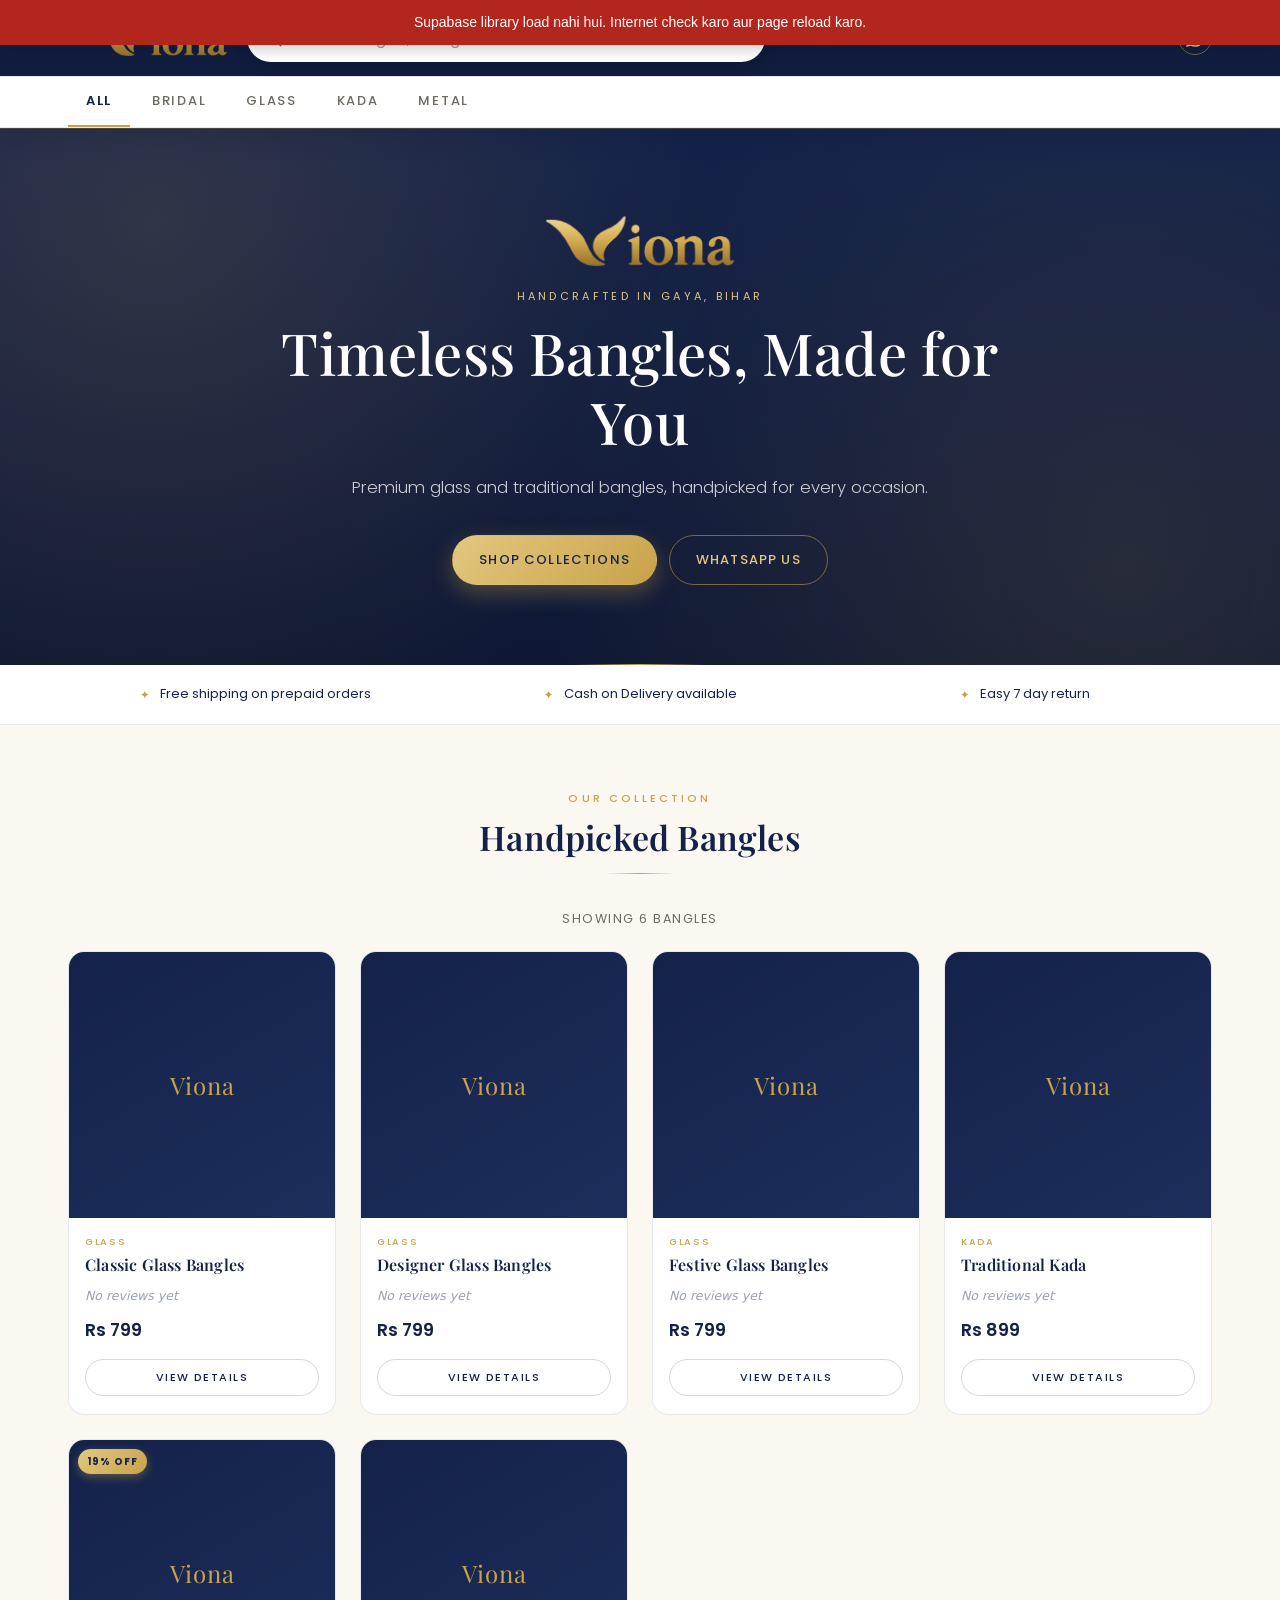
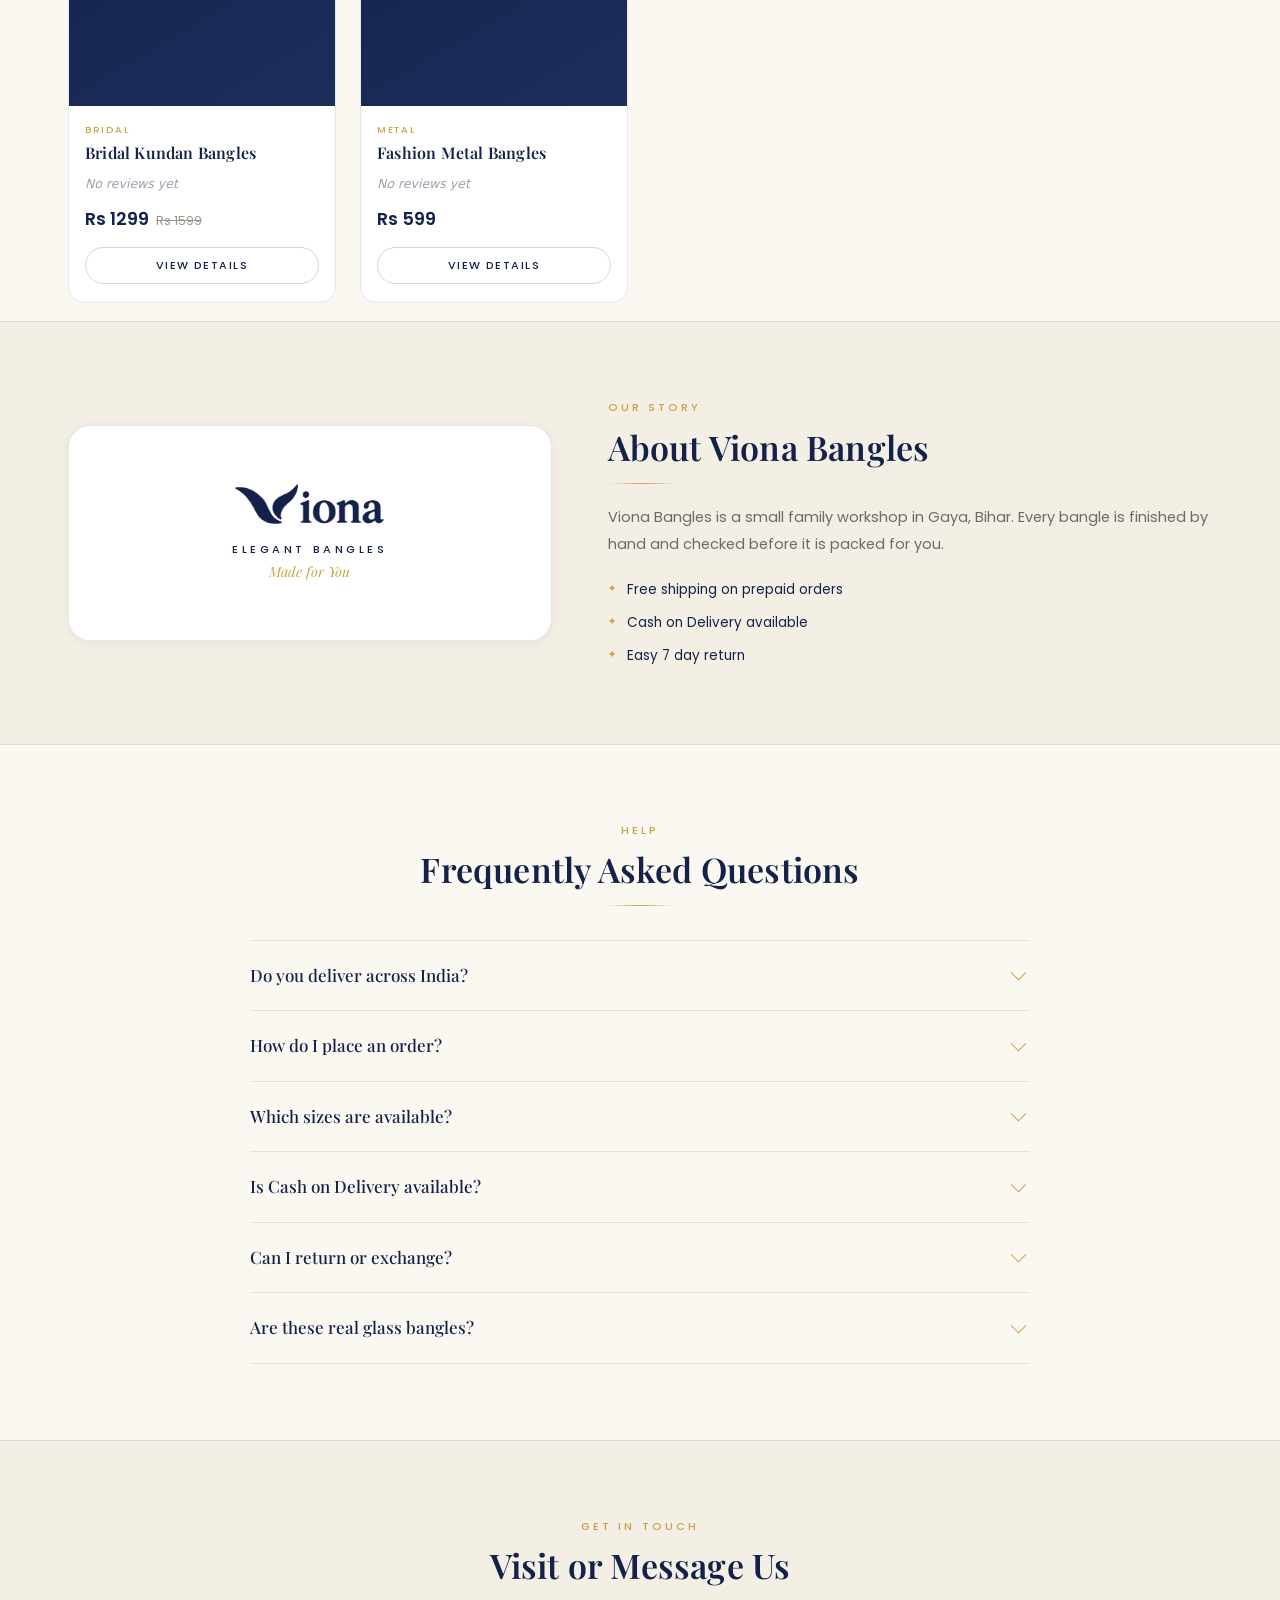
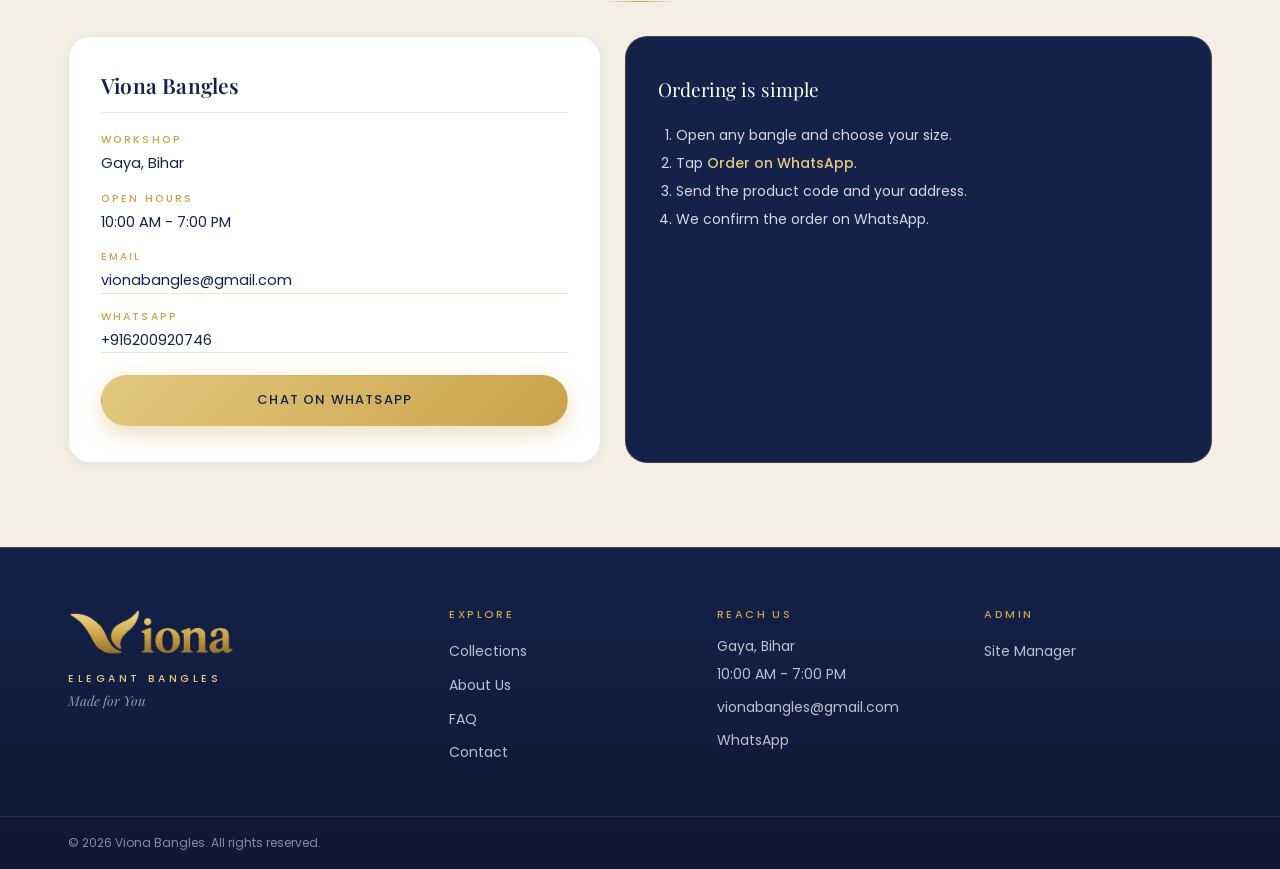
==== commit 765268b5: "Update index.html" ====
--- a/index.html
+++ b/index.html
@@ -19,25 +19,14 @@
 <!-- Site styles -->
 <link rel="stylesheet" href="css/style.css" />
 
-<!-- Small tweak so the injected Account button sits nicely in the header.
-     Everything else about the account UI is styled by js/auth.js itself. -->
+<!-- Tiny inline tweak so the injected Account button sits nicely in the
+     header on all screen sizes. Everything else about the account UI is
+     styled by js/auth.js itself. -->
 <style>
-  /* On desktop the account button lives in the nav row. */
-  @media (min-width: 900px) {
-    .header-nav #accountMount { margin-left: 4px; }
-  }
-  /* On mobile, put the Account button next to the hamburger so users can
-     reach login without opening the menu. */
-  @media (max-width: 899px) {
-    .header-inner #accountMount {
-      order: 3;
-      margin-left: 8px;
-    }
-    /* Auth button already has its own look; make it a bit tighter on mobile. */
-    .header-inner #accountMount .va-account-btn {
-      padding: 7px 12px;
-      font-size: 12px;
-    }
+  /* On tablet + desktop, the account button lives inside the header row. */
+  @media (min-width: 768px) {
+    .header-nav #accountMount,
+    .header-inner #accountMount { margin-left: 4px; }
   }
 </style>
 </head>
@@ -52,13 +41,19 @@
 
 <!-- ==========================================================================
      SITE HEADER — sticky navy bar
-     Mobile : row 1 = logo + account + hamburger | row 2 = full width search bar
-     Desktop: logo left | big search centre | nav + account right
+     PHONE (<=767px):
+        Row 1 = [ hamburger ]  [ logo CENTER ]  [ account/login RIGHT ]
+        Row 2 = full-width search bar
+        Row 3 = category strip (horizontal scroll, no scrollbar)
+     TABLET (768–1023px):
+        logo left | search flexible centre | account + menu right
+     LAPTOP (>=1024px):
+        Same as current desktop layout (logo left | big search centre | nav + account right)
      ========================================================================== -->
 <header class="site-header" id="siteHeader">
-  <div class="header-inner">
-
-    <!-- Brand / logo -->
+  <div class="header-inner" id="headerInner">
+
+    <!-- Brand / logo (centred on phone via CSS grid) -->
     <a class="brand" href="#top" aria-label="Viona Bangles home">
       <img src="images/logo-gold.png"
            alt="Viona Bangles"
@@ -68,13 +63,13 @@
       <span class="brand-fallback" id="headerLogoFallback" hidden>Viona</span>
     </a>
 
-    <!-- Mobile hamburger -->
+    <!-- Hamburger — LEFT side on phone, hidden on laptop -->
     <button class="hamburger" id="hamburgerBtn" type="button"
             aria-label="Open menu" aria-expanded="false" aria-controls="headerNav">
       <span></span><span></span><span></span>
     </button>
 
-    <!-- Big rounded search bar -->
+    <!-- Big rounded search bar (full width on phone, centre on laptop) -->
     <div class="search-wrap" id="searchWrap">
       <form class="search-form" id="searchForm" role="search" autocomplete="off">
         <span class="search-icon" aria-hidden="true">
@@ -103,10 +98,19 @@
       <div class="search-suggest" id="searchSuggest" role="listbox" hidden></div>
     </div>
 
-    <!-- Navigation -->
+    <!-- Account button — js/auth.js mounts itself here.
+         On phone this sits on the RIGHT of the top row (via CSS grid).
+         On laptop it sits inside the nav row. -->
+    <div id="accountMount"></div>
+
+    <!-- Navigation menu. On phone this slides down below the search bar
+         when the hamburger is tapped. On laptop it is the inline nav row. -->
     <nav class="header-nav" id="headerNav" aria-label="Main navigation">
+      <a href="#top" class="nav-link" data-nav-close>Home</a>
       <a href="#collections" class="nav-link" data-nav-close>Collections</a>
+      <a href="#about" class="nav-link" data-nav-close>About</a>
       <a href="#contact" class="nav-link" data-nav-close>Contact</a>
+      <a href="#faq" class="nav-link" data-nav-close>FAQ</a>
       <a class="nav-wa" id="headerWhatsApp" href="#" target="_blank" rel="noopener"
          aria-label="Chat on WhatsApp">
         <svg viewBox="0 0 24 24" fill="currentColor" aria-hidden="true">
@@ -114,9 +118,6 @@
         </svg>
       </a>
     </nav>
-
-    <!-- Account button — js/auth.js mounts itself here -->
-    <div id="accountMount"></div>
 
   </div>
 
@@ -521,7 +522,9 @@
        1. supabase-js (CDN)
        2. config.js   (defines window.VIONA_CONFIG)
        3. auth.js     (shared login system, mounts Account button, creates
-                       the Supabase client used by script.js via VionaAuth.client)
+                       the Supabase client used by script.js via VionaAuth.client.
+                       Also owns the login / signup / forgot-password / set-new-
+                       password modals.)
        4. script.js   (page logic — calls VionaAuth.init and uses its client)
      ========================================================================== -->
 <script src="https://cdn.jsdelivr.net/npm/@supabase/supabase-js@2"></script>
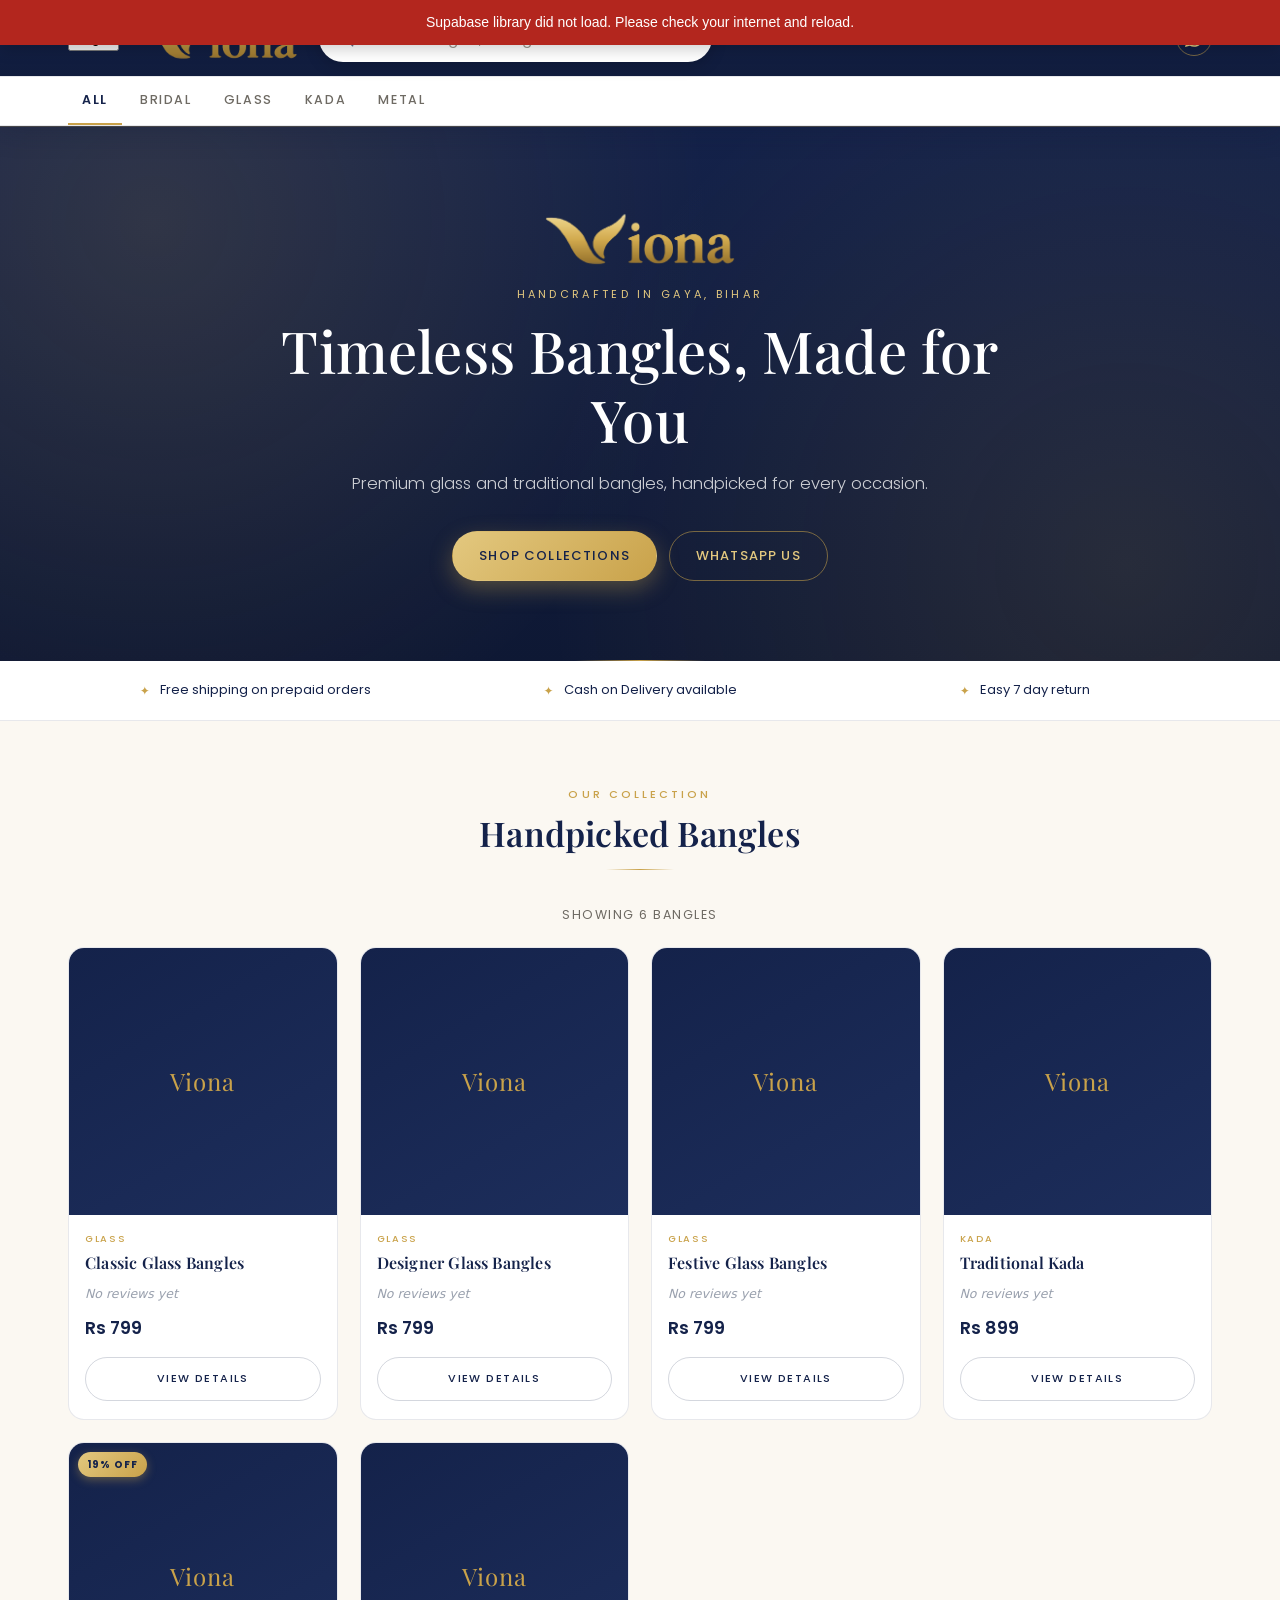
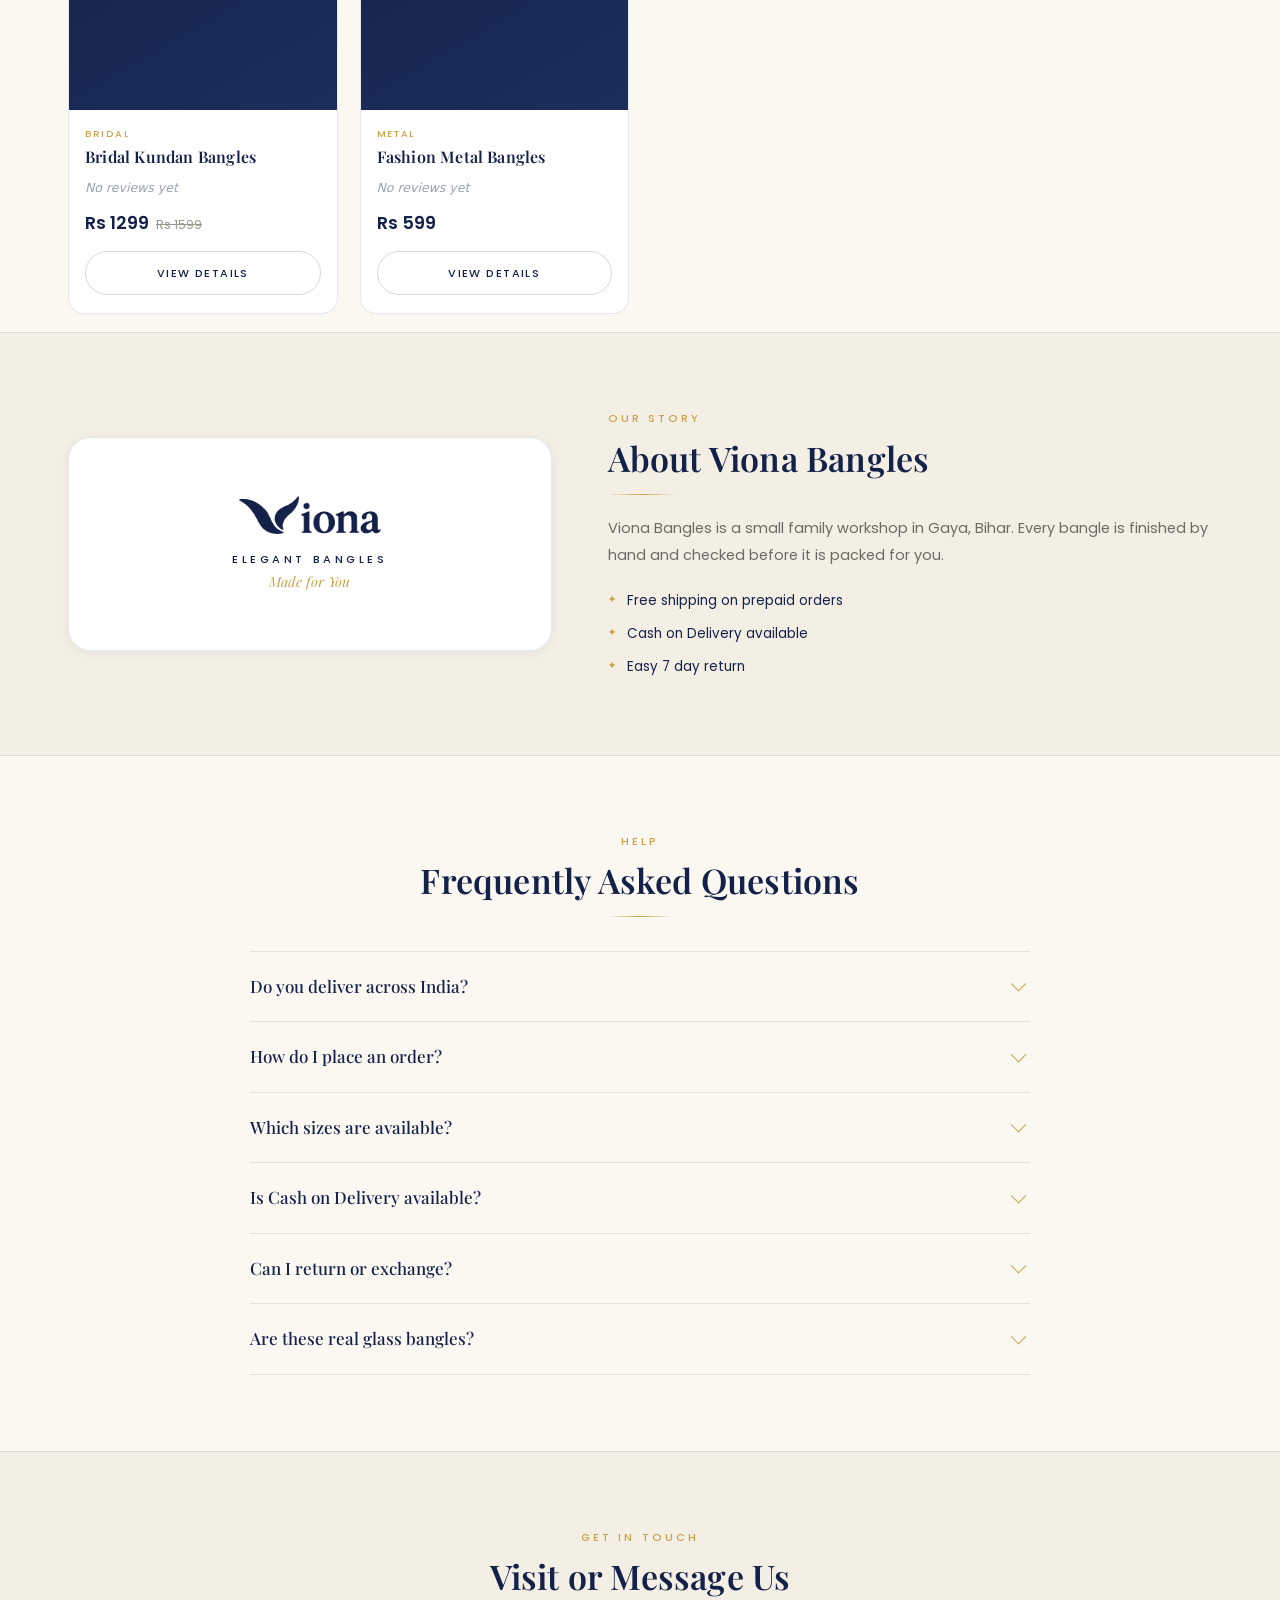
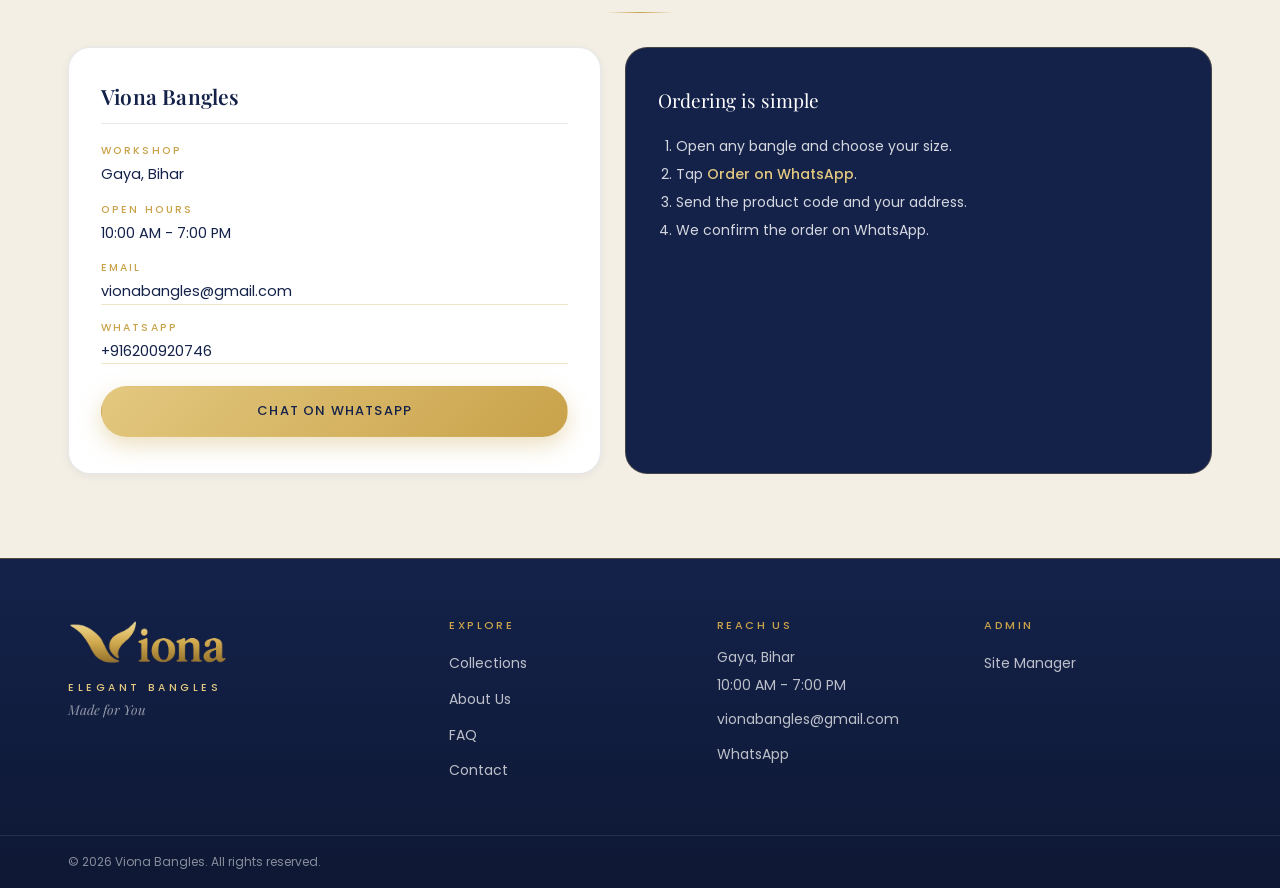
==== commit bcbfe9ef: "Update index.html" ====
--- a/index.html
+++ b/index.html
@@ -2,10 +2,10 @@
 <html lang="en">
 <head>
 <meta charset="utf-8" />
-<meta name="viewport" content="width=device-width, initial-scale=1, viewport-fit=cover" />
+<meta name="viewport" content="width=device-width, initial-scale=1" />
 <title>Viona Bangles — Premium Handcrafted Bangles from Gaya, Bihar</title>
 <meta name="description" content="Viona Bangles — premium handcrafted glass and traditional bangles from Gaya, Bihar. Timeless designs, handpicked for every occasion." />
-<meta name="theme-color" content="#14224A" />
+<meta name="theme-color" content="#0B1F3A" />
 
 <!-- Favicon -->
 <link rel="icon" type="image/png" href="images/favicon.png" />
@@ -19,41 +19,34 @@
 <!-- Site styles -->
 <link rel="stylesheet" href="css/style.css" />
 
-<!-- Tiny inline tweak so the injected Account button sits nicely in the
-     header on all screen sizes. Everything else about the account UI is
-     styled by js/auth.js itself. -->
-<style>
-  /* On tablet + desktop, the account button lives inside the header row. */
-  @media (min-width: 768px) {
-    .header-nav #accountMount,
-    .header-inner #accountMount { margin-left: 4px; }
-  }
-</style>
+<!--
+  Layout note (CSS will handle the breakpoints):
+  PHONE  (<=767px):   login top-right, logo centred below, nav as scrollable row, search below
+  TABLET (768–1023):  logo left, search middle, login + hamburger right
+  LAPTOP (>=1024):    logo left, menu centre, search + login right
+-->
 </head>
 <body>
 
 <!-- ==========================================================================
-     OFFER STRIP (thin announcement bar above the header)
-     Filled by js/script.js. Stays hidden and takes ZERO space when no
-     active "strip" message exists in the database.
+     OFFER STRIP (thin announcement bar above the header).
+     Filled by js/script.js. Stays hidden and takes zero space when empty.
      ========================================================================== -->
 <div id="offerStripRoot" class="offer-strip-root" aria-live="polite"></div>
 
 <!-- ==========================================================================
-     SITE HEADER — sticky navy bar
-     PHONE (<=767px):
-        Row 1 = [ hamburger ]  [ logo CENTER ]  [ account/login RIGHT ]
-        Row 2 = full-width search bar
-        Row 3 = category strip (horizontal scroll, no scrollbar)
-     TABLET (768–1023px):
-        logo left | search flexible centre | account + menu right
-     LAPTOP (>=1024px):
-        Same as current desktop layout (logo left | big search centre | nav + account right)
+     SITE HEADER
      ========================================================================== -->
 <header class="site-header" id="siteHeader">
   <div class="header-inner" id="headerInner">
 
-    <!-- Brand / logo (centred on phone via CSS grid) -->
+    <!-- Hamburger (visible on tablet; hidden on phone and laptop) -->
+    <button class="hamburger" id="hamburgerBtn" type="button"
+            aria-label="Open menu" aria-expanded="false" aria-controls="headerNav">
+      <span></span><span></span><span></span>
+    </button>
+
+    <!-- Brand / logo -->
     <a class="brand" href="#top" aria-label="Viona Bangles home">
       <img src="images/logo-gold.png"
            alt="Viona Bangles"
@@ -63,13 +56,7 @@
       <span class="brand-fallback" id="headerLogoFallback" hidden>Viona</span>
     </a>
 
-    <!-- Hamburger — LEFT side on phone, hidden on laptop -->
-    <button class="hamburger" id="hamburgerBtn" type="button"
-            aria-label="Open menu" aria-expanded="false" aria-controls="headerNav">
-      <span></span><span></span><span></span>
-    </button>
-
-    <!-- Big rounded search bar (full width on phone, centre on laptop) -->
+    <!-- Search bar -->
     <div class="search-wrap" id="searchWrap">
       <form class="search-form" id="searchForm" role="search" autocomplete="off">
         <span class="search-icon" aria-hidden="true">
@@ -94,24 +81,39 @@
             <line x1="18" y1="6" x2="6" y2="18"></line></svg>
         </button>
       </form>
-      <!-- Live suggestions dropdown -->
       <div class="search-suggest" id="searchSuggest" role="listbox" hidden></div>
     </div>
 
-    <!-- Account button — js/auth.js mounts itself here.
-         On phone this sits on the RIGHT of the top row (via CSS grid).
-         On laptop it sits inside the nav row. -->
-    <div id="accountMount"></div>
-
-    <!-- Navigation menu. On phone this slides down below the search bar
-         when the hamburger is tapped. On laptop it is the inline nav row. -->
+    <!-- Account / Login area -->
+    <div class="account-wrap" id="accountWrap">
+
+      <!-- Logged-out: small Login button (top-right on phone) -->
+      <button type="button" class="login-btn" id="loginBtn">Login</button>
+
+      <!-- Logged-in: avatar + name with a small dropdown -->
+      <div class="user-menu" id="userMenu" hidden>
+        <button type="button" class="user-menu-btn" id="userMenuBtn"
+                aria-haspopup="true" aria-expanded="false">
+          <span class="user-avatar" id="userAvatar">V</span>
+          <span class="user-name" id="userName">User</span>
+        </button>
+        <div class="user-dropdown" id="userDropdown" hidden>
+          <button type="button" class="user-dropdown-item" id="profileBtn">My Profile</button>
+          <button type="button" class="user-dropdown-item" id="logoutBtn">Logout</button>
+        </div>
+      </div>
+
+    </div>
+
+    <!-- Navigation -->
     <nav class="header-nav" id="headerNav" aria-label="Main navigation">
       <a href="#top" class="nav-link" data-nav-close>Home</a>
       <a href="#collections" class="nav-link" data-nav-close>Collections</a>
-      <a href="#about" class="nav-link" data-nav-close>About</a>
-      <a href="#contact" class="nav-link" data-nav-close>Contact</a>
+      <a href="#about" class="nav-link" data-nav-close>About Us</a>
+      <a href="#contact" class="nav-link" data-nav-close>Contact Us</a>
       <a href="#faq" class="nav-link" data-nav-close>FAQ</a>
-      <a class="nav-wa" id="headerWhatsApp" href="#" target="_blank" rel="noopener"
+      <a class="nav-wa" id="headerWhatsApp"
+         href="https://wa.me/916200920746" target="_blank" rel="noopener"
          aria-label="Chat on WhatsApp">
         <svg viewBox="0 0 24 24" fill="currentColor" aria-hidden="true">
           <path d="M17.472 14.382c-.297-.149-1.758-.867-2.03-.967-.273-.099-.471-.148-.67.15-.197.297-.767.966-.94 1.164-.173.199-.347.223-.644.075-.297-.15-1.255-.463-2.39-1.475-.883-.788-1.48-1.761-1.653-2.059-.173-.297-.018-.458.13-.606.134-.133.298-.347.446-.52.149-.174.198-.298.298-.497.099-.198.05-.371-.025-.52-.075-.149-.669-1.612-.916-2.207-.242-.579-.487-.5-.669-.51-.173-.008-.371-.01-.57-.01-.198 0-.52.074-.792.372-.272.297-1.04 1.016-1.04 2.479 0 1.462 1.065 2.875 1.213 3.074.149.198 2.096 3.2 5.077 4.487.709.306 1.262.489 1.694.625.712.227 1.36.195 1.871.118.571-.085 1.758-.719 2.006-1.413.248-.694.248-1.289.173-1.413-.074-.124-.272-.198-.57-.347m-5.421 7.403h-.004a9.87 9.87 0 01-5.031-1.378l-.361-.214-3.741.982.998-3.648-.235-.374a9.86 9.86 0 01-1.51-5.26c.001-5.45 4.436-9.884 9.888-9.884 2.64 0 5.122 1.03 6.988 2.898a9.825 9.825 0 012.893 6.994c-.003 5.45-4.437 9.884-9.885 9.884m8.413-18.297A11.815 11.815 0 0012.05 0C5.495 0 .16 5.335.157 11.892c0 2.096.547 4.142 1.588 5.945L.057 24l6.305-1.654a11.882 11.882 0 005.683 1.448h.005c6.554 0 11.89-5.335 11.893-11.893a11.821 11.821 0 00-3.48-8.413Z"/>
@@ -121,7 +123,7 @@
 
   </div>
 
-  <!-- Tanishq-style category strip (built automatically by JS) -->
+  <!-- Category strip (built by JS) -->
   <div class="category-strip" id="categoryStrip" hidden>
     <div class="category-strip-inner" id="categoryStripInner" role="tablist"
          aria-label="Product categories"></div>
@@ -129,9 +131,7 @@
 </header>
 
 <!-- ==========================================================================
-     BANNER CAROUSEL
-     Filled by js/script.js. Completely removed from the layout when no active
-     "banner" message exists in the database.
+     BANNER CAROUSEL (hidden when no active banner exists)
      ========================================================================== -->
 <section class="banner-section" id="bannerSection" hidden aria-label="Highlights">
   <div class="container">
@@ -166,7 +166,7 @@
 
       <div class="hero-actions">
         <a href="#collections" class="btn btn-gold">Shop Collections</a>
-        <a href="#" id="heroWhatsApp" class="btn btn-outline"
+        <a href="https://wa.me/916200920746" id="heroWhatsApp" class="btn btn-outline"
            target="_blank" rel="noopener">WhatsApp Us</a>
       </div>
     </div>
@@ -183,7 +183,7 @@
   </section>
 
   <!-- ========================================================================
-       COLLECTIONS
+       COLLECTIONS — category filter is the strip above; search is in header
        ======================================================================== -->
   <section class="collections" id="collections">
     <div class="container">
@@ -194,13 +194,10 @@
         <div class="gold-rule" aria-hidden="true"></div>
       </header>
 
-      <!-- Live count + active filter note -->
       <p class="showing" id="showingCount">Showing 0 bangles</p>
 
-      <!-- Product grid -->
       <div class="product-grid" id="productGrid"></div>
 
-      <!-- Loading skeletons -->
       <div class="product-grid" id="productSkeletons">
         <div class="skeleton-card"></div>
         <div class="skeleton-card"></div>
@@ -208,7 +205,6 @@
         <div class="skeleton-card"></div>
       </div>
 
-      <!-- No results box -->
       <div class="empty-box" id="emptyBox" hidden>
         <div class="empty-mark" aria-hidden="true">✦</div>
         <p class="empty-title">No bangles found</p>
@@ -294,11 +290,11 @@
             </li>
             <li>
               <span class="contact-label">WhatsApp</span>
-              <a id="contactPhone" href="#" target="_blank" rel="noopener">+91 62009 20746</a>
+              <a id="contactPhone" href="https://wa.me/916200920746" target="_blank" rel="noopener">+91 62009 20746</a>
             </li>
           </ul>
           <a class="btn btn-gold btn-block" id="contactWhatsApp"
-             href="#" target="_blank" rel="noopener">Chat on WhatsApp</a>
+             href="https://wa.me/916200920746" target="_blank" rel="noopener">Chat on WhatsApp</a>
         </div>
 
         <div class="contact-panel">
@@ -348,7 +344,7 @@
       <p class="footer-line" id="footerCity">Gaya, Bihar</p>
       <p class="footer-line" id="footerHours">10:00 AM - 7:00 PM</p>
       <a class="footer-link" id="footerEmail" href="mailto:vionabangles@gmail.com">vionabangles@gmail.com</a>
-      <a class="footer-link" id="footerWhatsApp" href="#" target="_blank" rel="noopener">WhatsApp</a>
+      <a class="footer-link" id="footerWhatsApp" href="https://wa.me/916200920746" target="_blank" rel="noopener">WhatsApp</a>
     </div>
 
     <div class="footer-col">
@@ -382,7 +378,7 @@
 
     <div class="modal-body">
 
-      <!-- ---------- LEFT: IMAGE GALLERY ---------- -->
+      <!-- LEFT: gallery -->
       <div class="modal-gallery">
         <div class="gallery-main">
           <img id="galleryMainImg" src="" alt="" />
@@ -392,13 +388,12 @@
         <div class="gallery-thumbs" id="galleryThumbs"></div>
       </div>
 
-      <!-- ---------- RIGHT: INFO + TABS ---------- -->
+      <!-- RIGHT: info + tabs -->
       <div class="modal-info">
 
         <p class="modal-code" id="modalCode"></p>
         <h3 class="modal-title" id="modalTitle"></h3>
 
-        <!-- Average stars, only when at least 1 approved review exists -->
         <button class="modal-rating" id="modalRating" type="button" hidden>
           <span class="stars" id="modalStars" aria-hidden="true"></span>
           <span class="modal-rating-text" id="modalRatingText"></span>
@@ -424,7 +419,6 @@
           </a>
         </div>
 
-        <!-- Tabs -->
         <div class="modal-tabs" role="tablist" aria-label="Product information">
           <button class="tab-btn is-active" id="tabBtnDetails" type="button"
                   role="tab" aria-selected="true" aria-controls="tabDetails"
@@ -434,17 +428,14 @@
                   data-tab="reviews">Reviews <span class="tab-count" id="tabReviewCount"></span></button>
         </div>
 
-        <!-- Tab: details -->
         <div class="tab-panel" id="tabDetails" role="tabpanel"
              aria-labelledby="tabBtnDetails">
           <div class="detail-rows" id="detailRows"></div>
         </div>
 
-        <!-- Tab: reviews -->
         <div class="tab-panel" id="tabReviews" role="tabpanel"
              aria-labelledby="tabBtnReviews" hidden>
 
-          <!-- Signed-in chip -->
           <div class="user-chip" id="userChip" hidden>
             <img class="user-chip-avatar" id="userChipAvatar" src="" alt="" />
             <span class="user-chip-letter" id="userChipLetter" hidden></span>
@@ -452,7 +443,6 @@
             <button class="user-chip-out" id="userChipSignOut" type="button">Sign out</button>
           </div>
 
-          <!-- Summary block -->
           <div class="reviews-summary" id="reviewsSummary">
             <div class="reviews-summary-left">
               <p class="reviews-average" id="reviewsAverage">0.0</p>
@@ -463,7 +453,6 @@
             <div class="reviews-bars" id="reviewsBars"></div>
           </div>
 
-          <!-- Toolbar -->
           <div class="reviews-toolbar" id="reviewsToolbar" hidden>
             <label class="sort-label" for="reviewSort">Sort by</label>
             <select id="reviewSort" class="sort-select">
@@ -473,14 +462,11 @@
             </select>
           </div>
 
-          <!-- Review list -->
           <div class="reviews-list" id="reviewsList"></div>
           <p class="reviews-empty" id="reviewsEmpty" hidden>
             No reviews yet. Be the first to share your thoughts.
           </p>
 
-          <!-- Write / edit review area — filled by js/script.js
-               and wired to VionaAuth (shared login modal). -->
           <div class="review-form-wrap" id="reviewFormWrap"></div>
 
         </div>
@@ -507,6 +493,127 @@
 </div>
 
 <!-- ==========================================================================
+     LOGIN MODAL
+     Contains: login form, signup form, forgot-password form.
+     Required IDs: loginBtn (header), forgotLink, forgotForm, forgotEmail,
+     forgotSendBtn, forgotBackLink, authMessage.
+     ========================================================================== -->
+<div class="auth-modal" id="loginModal" hidden>
+  <div class="auth-backdrop" data-auth-close></div>
+
+  <div class="auth-panel" role="dialog" aria-modal="true" aria-labelledby="loginModalTitle">
+    <button type="button" class="auth-close" id="loginCloseBtn" aria-label="Close login">×</button>
+
+    <div class="auth-brand">Viona</div>
+    <h2 class="auth-title" id="loginModalTitle">Welcome</h2>
+    <p class="auth-sub" id="loginSub">Login or create an account to continue.</p>
+
+    <!-- Shared message area (used by login, signup and forgot flows) -->
+    <p class="auth-message" id="authMessage" role="alert" hidden></p>
+
+    <!-- Google sign-in -->
+    <button type="button" class="auth-google" id="googleLoginBtn">
+      <svg viewBox="0 0 48 48" aria-hidden="true">
+        <path fill="#FFC107" d="M43.6 20.5H42V20H24v8h11.3C33.7 32.9 29.3 36 24 36c-6.6 0-12-5.4-12-12s5.4-12 12-12c3.1 0 5.9 1.2 8 3.1l5.7-5.7C34.1 6.1 29.3 4 24 4 12.9 4 4 12.9 4 24s8.9 20 20 20 20-8.9 20-20c0-1.2-.1-2.4-.4-3.5z"/>
+        <path fill="#FF3D00" d="M6.3 14.7l6.6 4.8C14.7 15.1 19 12 24 12c3.1 0 5.9 1.2 8 3.1l5.7-5.7C34.1 6.1 29.3 4 24 4 16.3 4 9.7 8.3 6.3 14.7z"/>
+        <path fill="#4CAF50" d="M24 44c5.2 0 9.9-2 13.4-5.2l-6.2-5.2C29.2 35.3 26.7 36 24 36c-5.2 0-9.6-3.1-11.3-7.6l-6.5 5C9.5 39.6 16.2 44 24 44z"/>
+        <path fill="#1976D2" d="M43.6 20.5H42V20H24v8h11.3c-.8 2.2-2.2 4.1-4.1 5.5l6.2 5.2C36.9 40.3 44 35 44 24c0-1.2-.1-2.4-.4-3.5z"/>
+      </svg>
+      <span>Continue with Google</span>
+    </button>
+
+    <div class="auth-or"><span>or</span></div>
+
+    <!-- Login form -->
+    <form class="auth-form" id="loginForm" novalidate>
+      <label class="auth-field">
+        <span>Email</span>
+        <input type="email" id="loginEmail" autocomplete="email" required />
+      </label>
+      <label class="auth-field">
+        <span>Password</span>
+        <input type="password" id="loginPassword" autocomplete="current-password" required />
+      </label>
+
+      <!-- Forgot password link — sits right below the password field -->
+      <div class="auth-forgot-row">
+        <button type="button" class="auth-forgot-link" id="forgotLink">Forgot password?</button>
+      </div>
+
+      <button type="submit" class="auth-submit" id="loginSubmitBtn">Login</button>
+
+      <p class="auth-switch">
+        New here?
+        <button type="button" class="auth-switch-link" id="showSignupBtn">Create an account</button>
+      </p>
+    </form>
+
+    <!-- Signup form (hidden by default) -->
+    <form class="auth-form" id="signupForm" hidden novalidate>
+      <label class="auth-field">
+        <span>Full name</span>
+        <input type="text" id="signupName" autocomplete="name" required />
+      </label>
+      <label class="auth-field">
+        <span>Email</span>
+        <input type="email" id="signupEmail" autocomplete="email" required />
+      </label>
+      <label class="auth-field">
+        <span>Password</span>
+        <input type="password" id="signupPassword" autocomplete="new-password" minlength="6" required />
+      </label>
+      <button type="submit" class="auth-submit" id="signupSubmitBtn">Create account</button>
+      <p class="auth-switch">
+        Already have an account?
+        <button type="button" class="auth-switch-link" id="showLoginBtn">Login</button>
+      </p>
+    </form>
+
+    <!-- Forgot password form (hidden by default) -->
+    <form class="auth-form" id="forgotForm" hidden novalidate>
+      <p class="auth-sub">Enter your email and we will send a password reset link.</p>
+      <label class="auth-field">
+        <span>Email</span>
+        <input type="email" id="forgotEmail" autocomplete="email" required />
+      </label>
+      <button type="button" class="auth-submit" id="forgotSendBtn">Send reset link</button>
+      <button type="button" class="auth-back-link" id="forgotBackLink">Back to login</button>
+    </form>
+  </div>
+</div>
+
+<!-- ==========================================================================
+     RESET PASSWORD MODAL — stays hidden by default.
+     Shown after the user clicks the reset link in their email.
+     Required IDs: resetModal, newPassword, confirmPassword, updatePasswordBtn.
+     ========================================================================== -->
+<div class="auth-modal" id="resetModal" hidden>
+  <div class="auth-backdrop" data-auth-close></div>
+
+  <div class="auth-panel" role="dialog" aria-modal="true" aria-labelledby="resetModalTitle">
+    <button type="button" class="auth-close" id="resetCloseBtn" aria-label="Close">×</button>
+
+    <div class="auth-brand">Viona</div>
+    <h2 class="auth-title" id="resetModalTitle">Set a new password</h2>
+    <p class="auth-sub">Choose a new password (at least 6 characters).</p>
+
+    <p class="auth-message" id="resetMessage" role="alert" hidden></p>
+
+    <form class="auth-form" id="resetForm" novalidate>
+      <label class="auth-field">
+        <span>New password</span>
+        <input type="password" id="newPassword" autocomplete="new-password" minlength="6" required />
+      </label>
+      <label class="auth-field">
+        <span>Confirm new password</span>
+        <input type="password" id="confirmPassword" autocomplete="new-password" minlength="6" required />
+      </label>
+      <button type="button" class="auth-submit" id="updatePasswordBtn">Update password</button>
+    </form>
+  </div>
+</div>
+
+<!-- ==========================================================================
      POPUP MESSAGE ROOT (filled by JS only when an active popup exists)
      ========================================================================== -->
 <div id="popupRoot" class="popup-root"></div>
@@ -518,14 +625,6 @@
 
 <!-- ==========================================================================
      SCRIPTS
-     Order matters:
-       1. supabase-js (CDN)
-       2. config.js   (defines window.VIONA_CONFIG)
-       3. auth.js     (shared login system, mounts Account button, creates
-                       the Supabase client used by script.js via VionaAuth.client.
-                       Also owns the login / signup / forgot-password / set-new-
-                       password modals.)
-       4. script.js   (page logic — calls VionaAuth.init and uses its client)
      ========================================================================== -->
 <script src="https://cdn.jsdelivr.net/npm/@supabase/supabase-js@2"></script>
 <script src="js/config.js"></script>
--- a/css/style.css
+++ b/css/style.css
@@ -1,6 +1,12 @@
 /* ============================================================================
    Viona Bangles — css/style.css
    Mobile-first. Navy + gold + ivory. Playfair Display + Poppins.
+
+   Breakpoints:
+     - default          : phone  (up to 767px)
+     - @media 768px     : tablet (768px – 1023px)
+     - @media 1024px    : laptop (1024px and up)
+     - @media 1200px    : large desktop
    ============================================================================ */
 
 /* ==========================================================================
@@ -44,11 +50,25 @@
   --maxw: 1200px;
   --gutter: 16px;
   --header-pad: 10px;
+  --tap: 44px;                     /* minimum tappable size */
+
+  /* Safe areas (notch phones) */
+  --safe-t: env(safe-area-inset-top, 0px);
+  --safe-r: env(safe-area-inset-right, 0px);
+  --safe-b: env(safe-area-inset-bottom, 0px);
+  --safe-l: env(safe-area-inset-left, 0px);
 
   /* Fonts */
   --font-head: 'Playfair Display', Georgia, 'Times New Roman', serif;
   --font-body: 'Poppins', system-ui, -apple-system, 'Segoe UI', Roboto, sans-serif;
 
+  /* Fluid type scale — keeps text readable at any width without huge media queries */
+  --fs-h1:    clamp(26px, 7vw,  58px);
+  --fs-h2:    clamp(22px, 4.5vw, 34px);
+  --fs-h3:    clamp(17px, 2.4vw, 22px);
+  --fs-body:  clamp(14px, 1.05vw, 16px);
+  --fs-small: clamp(12px, 0.85vw, 13.5px);
+
   /* Motion */
   --ease: cubic-bezier(.4,0,.2,1);
 }
@@ -61,15 +81,17 @@
 html{
   -webkit-text-size-adjust: 100%;
   scroll-behavior: smooth;
-  scroll-padding-top: 130px; /* keeps anchors clear of the sticky header */
+  scroll-padding-top: 130px;
 }
 
 body{
   margin: 0;
+  padding-left: var(--safe-l);
+  padding-right: var(--safe-r);
   background: var(--ivory);
   color: var(--ink);
   font-family: var(--font-body);
-  font-size: 15px;
+  font-size: var(--fs-body);
   line-height: 1.7;
   font-weight: 400;
   -webkit-font-smoothing: antialiased;
@@ -105,7 +127,7 @@
   border-radius: 4px;
 }
 
-/* Layout helpers */
+/* Layout helper */
 .container{
   width: 100%;
   max-width: var(--maxw);
@@ -128,7 +150,7 @@
 }
 
 .section-title{
-  font-size: 27px;
+  font-size: var(--fs-h2);
   margin: 0 0 14px;
 }
 
@@ -148,6 +170,7 @@
   justify-content: center;
   gap: 9px;
   padding: 13px 26px;
+  min-height: var(--tap);
   border-radius: var(--r-pill);
   border: 1px solid transparent;
   font-size: 13px;
@@ -237,7 +260,8 @@
   right: 8px;
   top: 50%;
   transform: translateY(-50%);
-  width: 26px; height: 26px;
+  width: 30px; height: 30px;
+  min-width: 30px; min-height: 30px;
   border: 0;
   background: transparent;
   color: inherit;
@@ -252,6 +276,18 @@
 
 /* ==========================================================================
    6. SITE HEADER
+   --------------------------------------------------------------------------
+   PHONE (default here):
+     Row 1 = hamburger (left) | logo (centre) | account (right)
+     Row 2 = full width search bar
+     Row 3 = header-nav (hidden until hamburger opens it — slides down)
+     Row 4 = category strip (always visible below)
+
+   TABLET  (>= 768px, see Section 22):
+     logo left | search flexible middle | account + hamburger right
+
+   LAPTOP  (>= 1024px, see Section 23):
+     logo left | big search centre | inline nav + account right — no hamburger
    ========================================================================== */
 .site-header{
   position: sticky;
@@ -261,35 +297,46 @@
   background-image: linear-gradient(180deg, var(--navy) 0%, var(--navy-2) 100%);
   box-shadow: 0 6px 24px rgba(14,24,52,.22);
   border-bottom: 1px solid rgba(201,162,74,.28);
+  padding-top: var(--safe-t);
 }
 
 .header-inner{
   max-width: var(--maxw);
   margin: 0 auto;
   padding: var(--header-pad) var(--gutter);
-  display: flex;
-  flex-wrap: wrap;
+
+  /* Phone layout: 3-column grid. 1fr | auto | 1fr guarantees the logo
+     is perfectly centred, no matter how wide the two side buttons are. */
+  display: grid;
+  grid-template-columns: 1fr auto 1fr;
+  grid-template-areas:
+    "ham  brand  acct"
+    "srch srch   srch"
+    "nav  nav    nav";
   align-items: center;
-  gap: 8px 12px;
+  column-gap: 8px;
+  row-gap: 8px;
 }
 
 /* --- Brand / logo ------------------------------------------------------- */
 .brand{
-  order: 1;
+  grid-area: brand;
   display: flex;
   align-items: center;
+  justify-content: center;
+  min-height: var(--tap);
   flex: 0 0 auto;
 }
 
 .wordmark-img{
-  height: 40px;
+  height: 38px;              /* phone-friendly logo height */
   width: auto;
   display: block;
 }
-.header-logo{ height: 34px; }
-.hero-logo{ height: 56px; margin: 0 auto 18px; }
-.footer-logo{ height: 48px; }
-.about-logo{ height: 44px; }
+.header-logo{ height: 38px; }
+.hero-logo{ height: 52px; margin: 0 auto 18px; }
+.footer-logo{ height: 46px; }
+.about-logo{ height: 42px; }
 
 .brand-fallback{
   font-family: var(--font-head);
@@ -301,35 +348,38 @@
 }
 .brand-fallback.navy{ color: var(--navy); }
 
-/* --- Hamburger ---------------------------------------------------------- */
+/* --- Hamburger (visible on phone + tablet) ------------------------------ */
 .hamburger{
-  order: 2;
-  margin-left: auto;
-  width: 42px; height: 42px;
+  grid-area: ham;
+  justify-self: start;
+  width: var(--tap);
+  height: var(--tap);
   border: 1px solid rgba(201,162,74,.35);
   border-radius: 10px;
   background: transparent;
   display: grid;
   place-content: center;
-  gap: 4px;
+  gap: 5px;
   padding: 0;
-}
+  transition: background .2s var(--ease), border-color .2s var(--ease);
+}
+.hamburger:hover{ background: rgba(201,162,74,.12); }
 .hamburger span{
   display: block;
-  width: 19px; height: 1.6px;
+  width: 20px; height: 1.8px;
   background: var(--gold-2);
   border-radius: 2px;
   transition: transform .25s var(--ease), opacity .2s var(--ease);
 }
-.hamburger[aria-expanded="true"] span:nth-child(1){ transform: translateY(5.6px) rotate(45deg); }
+.hamburger[aria-expanded="true"] span:nth-child(1){ transform: translateY(6.8px) rotate(45deg); }
 .hamburger[aria-expanded="true"] span:nth-child(2){ opacity: 0; }
-.hamburger[aria-expanded="true"] span:nth-child(3){ transform: translateY(-5.6px) rotate(-45deg); }
+.hamburger[aria-expanded="true"] span:nth-child(3){ transform: translateY(-6.8px) rotate(-45deg); }
 
 /* --- Search bar --------------------------------------------------------- */
 .search-wrap{
-  order: 3;
-  flex: 1 1 100%;
+  grid-area: srch;
   position: relative;
+  min-width: 0;
 }
 
 .search-form{
@@ -340,7 +390,7 @@
   border: 1.5px solid transparent;
   border-radius: var(--r-pill);
   padding: 0 12px;
-  height: 44px;
+  height: var(--tap);
   box-shadow: 0 4px 16px rgba(0,0,0,.16);
   transition: border-color .2s var(--ease), box-shadow .2s var(--ease);
 }
@@ -368,12 +418,14 @@
   color: var(--ink);
   min-width: 0;
   padding: 0;
+  height: 100%;
 }
 .search-input::placeholder{ color: var(--muted-2); }
 
 .search-clear{
   flex: 0 0 auto;
-  width: 26px; height: 26px;
+  width: 28px; height: 28px;
+  min-width: 28px;
   border: 0;
   border-radius: 50%;
   background: var(--ivory-2);
@@ -409,6 +461,7 @@
   border: 0;
   background: transparent;
   padding: 10px 14px;
+  min-height: var(--tap);
   text-align: left;
   border-bottom: 1px solid var(--line);
 }
@@ -469,25 +522,33 @@
   margin: 0;
 }
 
-/* --- Navigation --------------------------------------------------------- */
+/* --- Navigation (phone: slide-down panel under search) ------------------ */
 .header-nav{
-  order: 4;
-  flex: 1 1 100%;
+  grid-area: nav;
   display: none;
   flex-direction: column;
   gap: 2px;
   padding-top: 10px;
   margin-top: 4px;
   border-top: 1px solid rgba(201,162,74,.25);
-}
-.header-nav.is-open{ display: flex; }
+  max-height: 0;
+  overflow: hidden;
+  transition: max-height .28s var(--ease);
+}
+.header-nav.is-open{
+  display: flex;
+  max-height: 480px;
+}
 
 .nav-link{
   color: rgba(255,255,255,.9);
-  font-size: 13px;
+  font-size: 13.5px;
   letter-spacing: .14em;
   text-transform: uppercase;
-  padding: 12px 4px;
+  padding: 14px 4px;
+  min-height: var(--tap);
+  display: flex;
+  align-items: center;
   border-bottom: 1px solid rgba(255,255,255,.06);
   transition: color .2s var(--ease);
 }
@@ -498,7 +559,7 @@
   align-items: center;
   gap: 8px;
   color: var(--gold-2);
-  width: 34px; height: 34px;
+  width: 40px; height: 40px;
   justify-content: center;
   border: 1px solid var(--gold-line);
   border-radius: 50%;
@@ -508,6 +569,21 @@
 .nav-wa svg{ width: 18px; height: 18px; }
 .nav-wa:hover{ background: rgba(201,162,74,.16); }
 
+/* --- Account mount ----------------------------------------------------- */
+#accountMount{
+  grid-area: acct;
+  justify-self: end;
+  display: flex;
+  align-items: center;
+  min-height: var(--tap);
+}
+/* Make the injected auth button fit the header on small screens */
+#accountMount .va-account-btn{
+  padding: 8px 12px;
+  font-size: 12.5px;
+  min-height: 36px;
+}
+
 /* ==========================================================================
    7. CATEGORY STRIP
    ========================================================================== */
@@ -534,7 +610,8 @@
   flex: 0 0 auto;
   border: 0;
   background: transparent;
-  padding: 13px 14px;
+  padding: 14px 14px;
+  min-height: var(--tap);
   font-size: 12.5px;
   letter-spacing: .13em;
   text-transform: uppercase;
@@ -596,7 +673,7 @@
 
 .banner-title{
   font-family: var(--font-head);
-  font-size: 25px;
+  font-size: clamp(22px, 5vw, 44px);
   font-weight: 600;
   line-height: 1.24;
   margin: 0 0 8px;
@@ -606,7 +683,7 @@
 .banner-subtitle{
   font-family: var(--font-head);
   font-style: italic;
-  font-size: 15.5px;
+  font-size: clamp(14px, 1.8vw, 19px);
   margin: 0 0 18px;
   opacity: .92;
   color: inherit;
@@ -629,7 +706,7 @@
   top: 50%;
   transform: translateY(-50%);
   z-index: 5;
-  width: 36px; height: 36px;
+  width: 40px; height: 40px;
   border-radius: 50%;
   border: 1px solid rgba(255,255,255,.55);
   background: rgba(20,34,74,.42);
@@ -639,6 +716,7 @@
   display: grid;
   place-items: center;
   backdrop-filter: blur(4px);
+  -webkit-backdrop-filter: blur(4px);
   transition: background .2s var(--ease);
 }
 .banner-arrow:hover{ background: rgba(20,34,74,.72); }
@@ -696,11 +774,14 @@
 }
 
 .hero-heading{
-  font-size: 30px;
+  font-size: var(--fs-h1);
   line-height: 1.2;
   color: var(--white);
   margin: 0 0 14px;
   font-weight: 500;
+  max-width: 780px;
+  margin-left: auto;
+  margin-right: auto;
 }
 
 .hero-text{
@@ -779,6 +860,7 @@
   margin: 0 0 22px;
 }
 
+/* Phone: 2 columns */
 .product-grid{
   display: grid;
   grid-template-columns: repeat(2, minmax(0,1fr));
@@ -925,7 +1007,8 @@
   background: transparent;
   color: var(--navy);
   border-radius: var(--r-pill);
-  padding: 9px 10px;
+  padding: 10px 10px;
+  min-height: var(--tap);
   font-size: 11px;
   letter-spacing: .13em;
   text-transform: uppercase;
@@ -1077,6 +1160,7 @@
   border: 0;
   background: transparent;
   padding: 18px 40px 18px 0;
+  min-height: var(--tap);
   text-align: left;
   font-family: var(--font-head);
   font-size: 15.5px;
@@ -1197,7 +1281,8 @@
 .social-link{
   display: inline-flex;
   align-items: center;
-  padding: 8px 16px;
+  padding: 10px 16px;
+  min-height: var(--tap);
   border: 1px solid var(--gold-line);
   border-radius: var(--r-pill);
   font-size: 11.5px;
@@ -1217,6 +1302,7 @@
   color: rgba(255,255,255,.72);
   padding-top: 42px;
   border-top: 1px solid rgba(201,162,74,.35);
+  padding-bottom: var(--safe-b);
 }
 
 .footer-inner{
@@ -1256,7 +1342,8 @@
   display: block;
   font-size: 14px;
   color: rgba(255,255,255,.72);
-  padding: 5px 0;
+  padding: 6px 0;
+  min-height: 34px;
   transition: color .2s var(--ease), padding-left .2s var(--ease);
 }
 .footer-link:hover{ color: var(--gold-2); padding-left: 4px; }
@@ -1293,6 +1380,7 @@
   inset: 0;
   background: rgba(10,16,34,.68);
   backdrop-filter: blur(3px);
+  -webkit-backdrop-filter: blur(3px);
   animation: fadeIn .22s var(--ease);
 }
 @keyframes fadeIn{ from{ opacity: 0; } to{ opacity: 1; } }
@@ -1308,6 +1396,7 @@
   border-radius: var(--r-lg) var(--r-lg) 0 0;
   animation: slideUp .3s var(--ease);
   overscroll-behavior: contain;
+  padding-bottom: var(--safe-b);
 }
 @keyframes slideUp{
   from{ transform: translateY(28px); opacity: 0; }
@@ -1319,7 +1408,7 @@
   top: 12px;
   right: 12px;
   z-index: 20;
-  width: 38px; height: 38px;
+  width: var(--tap); height: var(--tap);
   border-radius: 50%;
   border: 1px solid var(--line);
   background: rgba(255,255,255,.94);
@@ -1423,8 +1512,9 @@
   gap: 8px;
   border: 0;
   background: transparent;
-  padding: 0;
-  margin: 0 0 14px;
+  padding: 4px 0;
+  min-height: var(--tap);
+  margin: 0 0 8px;
   font-size: 12.5px;
   color: var(--muted);
 }
@@ -1474,6 +1564,7 @@
 
 .size-chip{
   min-width: 54px;
+  min-height: var(--tap);
   padding: 9px 14px;
   border: 1px solid var(--line-strong);
   border-radius: var(--r-pill);
@@ -1498,12 +1589,16 @@
   gap: 4px;
   border-bottom: 1px solid var(--line);
   margin-bottom: 20px;
-}
+  overflow-x: auto;
+  scrollbar-width: none;
+}
+.modal-tabs::-webkit-scrollbar{ display: none; }
 
 .tab-btn{
   border: 0;
   background: transparent;
   padding: 12px 14px;
+  min-height: var(--tap);
   font-size: 12px;
   letter-spacing: .14em;
   text-transform: uppercase;
@@ -1511,6 +1606,7 @@
   font-weight: 500;
   border-bottom: 2px solid transparent;
   margin-bottom: -1px;
+  white-space: nowrap;
   transition: color .2s var(--ease), border-color .2s var(--ease);
 }
 .tab-btn:hover{ color: var(--navy); }
@@ -1587,7 +1683,8 @@
   background: var(--white);
   color: var(--navy);
   border-radius: var(--r-pill);
-  padding: 6px 13px;
+  padding: 8px 14px;
+  min-height: 36px;
   font-size: 11px;
   letter-spacing: .08em;
   text-transform: uppercase;
@@ -1675,6 +1772,7 @@
   border: 1px solid var(--line-strong);
   border-radius: var(--r-pill);
   padding: 8px 14px;
+  min-height: 40px;
   background: var(--white);
   color: var(--navy);
   font-size: 12.5px;
@@ -1770,13 +1868,14 @@
   margin-bottom: 8px;
 }
 
-.review-actions{ display: flex; gap: 8px; }
+.review-actions{ display: flex; gap: 8px; flex-wrap: wrap; }
 .review-act{
   border: 1px solid var(--line-strong);
   background: transparent;
   color: var(--navy);
   border-radius: var(--r-pill);
-  padding: 6px 14px;
+  padding: 8px 14px;
+  min-height: 36px;
   font-size: 11px;
   letter-spacing: .08em;
   text-transform: uppercase;
@@ -1848,7 +1947,8 @@
   width: 100%;
   border: 1px solid var(--line-strong);
   border-radius: var(--r-sm);
-  padding: 11px 13px;
+  padding: 12px 13px;
+  min-height: var(--tap);
   background: var(--white);
   color: var(--ink);
   font-size: 14px;
@@ -1878,7 +1978,8 @@
 .star-pick{
   border: 0;
   background: transparent;
-  padding: 2px;
+  padding: 4px;
+  min-width: 36px; min-height: 36px;
   font-size: 28px;
   line-height: 1;
   color: rgba(20,34,74,.20);
@@ -1916,7 +2017,7 @@
 .photo-remove{
   position: absolute;
   top: 3px; right: 3px;
-  width: 21px; height: 21px;
+  width: 24px; height: 24px;
   border-radius: 50%;
   border: 0;
   background: rgba(20,34,74,.82);
@@ -1957,7 +2058,7 @@
   position: absolute;
   top: 16px; right: 16px;
   z-index: 4;
-  width: 42px; height: 42px;
+  width: var(--tap); height: var(--tap);
   border-radius: 50%;
   border: 1px solid rgba(255,255,255,.32);
   background: rgba(255,255,255,.1);
@@ -1974,7 +2075,7 @@
   top: 50%;
   transform: translateY(-50%);
   z-index: 4;
-  width: 44px; height: 44px;
+  width: var(--tap); height: var(--tap);
   border-radius: 50%;
   border: 1px solid rgba(255,255,255,.32);
   background: rgba(255,255,255,.1);
@@ -2018,6 +2119,7 @@
   inset: 0;
   background: rgba(10,16,34,.72);
   backdrop-filter: blur(3px);
+  -webkit-backdrop-filter: blur(3px);
   animation: fadeIn .25s var(--ease);
 }
 
@@ -2077,7 +2179,7 @@
   position: absolute;
   top: 10px; right: 10px;
   z-index: 3;
-  width: 34px; height: 34px;
+  width: var(--tap); height: var(--tap);
   border-radius: 50%;
   border: 1px solid rgba(255,255,255,.35);
   background: rgba(0,0,0,.22);
@@ -2096,7 +2198,7 @@
 .toast{
   position: fixed;
   left: 50%;
-  bottom: 24px;
+  bottom: calc(24px + var(--safe-b));
   transform: translateX(-50%) translateY(12px);
   z-index: 1500;
   background: var(--navy);
@@ -2109,77 +2211,132 @@
   box-shadow: var(--shadow-lg);
   opacity: 0;
   transition: opacity .25s var(--ease), transform .25s var(--ease);
-  max-width: 90vw;
+  max-width: calc(100vw - 32px);
   text-align: center;
 }
 .toast.is-visible{ opacity: 1; transform: translateX(-50%) translateY(0); }
 
 /* ==========================================================================
-   22. RESPONSIVE — TABLET (≥ 600px)
-   ========================================================================== */
-@media (min-width: 600px){
-
-  body{ font-size: 15.5px; }
-  :root{ --gutter: 22px; }
-
-  .section-title{ font-size: 30px; }
-
+   22. RESPONSIVE — TABLET (>= 768px)
+   --------------------------------------------------------------------------
+   Header switches to:  logo left | search flexible middle | account + hamburger right.
+   Product grid becomes 3 columns.
+   ========================================================================== */
+@media (min-width: 768px){
+  :root{ --gutter: 22px; --header-pad: 12px; }
+
+  /* Header layout: single row + nav slides below when opened */
+  .header-inner{
+    display: flex;
+    flex-wrap: wrap;
+    align-items: center;
+    gap: 12px;
+    padding: var(--header-pad) var(--gutter);
+  }
+
+  .brand{
+    order: 1;
+    justify-content: flex-start;
+    grid-area: auto;
+  }
+  .header-logo{ height: 42px; }
+
+  .search-wrap{
+    order: 2;
+    flex: 1 1 auto;
+    min-width: 180px;
+    grid-area: auto;
+  }
+  .search-form{ height: 46px; padding: 0 14px; }
+  .search-input{ font-size: 15px; }
+
+  #accountMount{
+    order: 3;
+    margin-left: auto;
+    grid-area: auto;
+    justify-self: auto;
+  }
+
+  .hamburger{
+    order: 4;
+    grid-area: auto;
+    justify-self: auto;
+    margin-left: 0;
+  }
+
+  .header-nav{
+    order: 5;
+    flex: 1 1 100%;
+    grid-area: auto;
+    margin-top: 4px;
+  }
+  /* On tablet the nav still slides — but as a full-width row under the header */
+  .header-nav.is-open{ display: flex; flex-direction: column; }
+
+  /* Product grid: 3 columns */
   .product-grid{ grid-template-columns: repeat(3, minmax(0,1fr)); gap: 18px; }
 
+  /* Trust list: 3 columns */
   .trust-list{ grid-template-columns: repeat(3, 1fr); }
 
-  .about-inner{ grid-template-columns: 1fr; }
-
+  /* Contact: 2 columns */
   .contact-grid{ grid-template-columns: 1fr 1fr; }
 
+  /* Footer: 2 columns */
   .footer-inner{ grid-template-columns: repeat(2, 1fr); gap: 34px; }
 
+  /* Banner bigger */
   .banner-slide{ min-height: 300px; padding: 44px 40px; }
-  .banner-title{ font-size: 34px; }
-  .banner-subtitle{ font-size: 17px; }
-
+
+  /* Hero bigger */
   .hero{ padding: 64px 0 62px; }
-  .hero-heading{ font-size: 40px; }
   .hero-text{ font-size: 15.5px; }
 
+  /* About media bigger padding */
   .about-media{ padding: 44px 30px; }
 
+  /* Reviews summary */
   .reviews-summary{ grid-template-columns: 120px 1fr; gap: 24px; padding: 22px; }
   .reviews-average{ font-size: 48px; }
 
+  /* Popup bigger */
   .popup-inner{ padding: 46px 38px 38px; }
   .popup-title{ font-size: 27px; }
 }
 
 /* ==========================================================================
-   23. RESPONSIVE — DESKTOP (≥ 900px)
-   ========================================================================== */
-@media (min-width: 900px){
-
+   23. RESPONSIVE — LAPTOP (>= 1024px)
+   --------------------------------------------------------------------------
+   Desktop layout: logo left | big search centre | inline nav + account right.
+   No hamburger. Product grid 4 columns.
+   ========================================================================== */
+@media (min-width: 1024px){
   :root{ --gutter: 28px; --header-pad: 14px; }
-  html{ scroll-padding-top: 130px; }
-
-  body{ font-size: 16px; }
-
-  /* ---------- Header: single row, big centre search ---------- */
+
+  /* Header — desktop, single row */
   .header-inner{
     flex-wrap: nowrap;
-    gap: 18px;
+    gap: 20px;
     padding: 14px var(--gutter);
   }
 
   .brand{ order: 1; }
-  .header-logo{ height: 40px; }
+  .header-logo{ height: 46px; }
 
   .hamburger{ display: none; }
 
-  .search-wrap{ order: 2; flex: 1 1 auto; min-width: 0; }
-
+  .search-wrap{
+    order: 2;
+    flex: 1 1 auto;
+    min-width: 0;
+  }
   .search-form{ height: 48px; padding: 0 16px; }
   .search-input{ font-size: 15px; }
 
+  #accountMount{ order: 3; margin-left: 0; }
+
   .header-nav{
-    order: 3;
+    order: 4;
     display: flex;
     flex: 0 0 auto;
     flex-direction: row;
@@ -2188,13 +2345,18 @@
     border-top: 0;
     padding-top: 0;
     margin-top: 0;
+    max-height: none;
+    overflow: visible;
+    background: transparent;
   }
 
   .nav-link{
     padding: 6px 0;
+    min-height: auto;
     border-bottom: 0;
     font-size: 12px;
     position: relative;
+    display: inline-block;
   }
   .nav-link::after{
     content: "";
@@ -2209,60 +2371,54 @@
   }
   .nav-link:hover::after{ transform: scaleX(1); }
 
-  .nav-wa{ margin-top: 0; }
-
-  /* ---------- Category strip ---------- */
-  .cat-chip{ padding: 14px 18px; font-size: 13px; }
-
-  /* ---------- Section spacing ---------- */
-  .section-title{ font-size: 34px; }
+  .nav-wa{ margin-top: 0; width: 36px; height: 36px; }
+
+  /* Product grid: 4 columns */
+  .product-grid{ grid-template-columns: repeat(4, minmax(0,1fr)); gap: 22px; }
+
+  /* Section spacing */
   .section-head{ margin-bottom: 34px; }
 
-  /* ---------- Banner ---------- */
+  /* Banner */
   .banner-section{ padding: 26px 0 6px; }
   .banner-slide{ min-height: 380px; padding: 60px 64px; }
-  .banner-title{ font-size: 44px; }
-  .banner-subtitle{ font-size: 19px; }
-  .banner-btn{ padding: 14px 34px; font-size: 12.5px; }
   .banner-arrow{ width: 44px; height: 44px; font-size: 26px; }
   .banner-arrow.prev{ left: 18px; }
   .banner-arrow.next{ right: 18px; }
 
-  /* ---------- Hero ---------- */
+  /* Hero */
   .hero{ padding: 84px 0 80px; }
-  .hero-heading{ font-size: 52px; max-width: 780px; margin: 0 auto 16px; }
   .hero-text{ font-size: 16.5px; max-width: 620px; margin-bottom: 32px; }
   .hero-logo{ height: 56px; }
 
-  /* ---------- Grid ---------- */
+  /* Collections */
   .collections{ padding: 64px 0 18px; }
-  .product-grid{ grid-template-columns: repeat(4, minmax(0,1fr)); gap: 24px; }
 
   .card-body{ padding: 16px 16px 18px; }
   .card-name{ font-size: 16px; }
   .price-now{ font-size: 17.5px; }
 
-  /* ---------- About ---------- */
+  /* About */
   .about{ padding: 76px 0; }
   .about-inner{ grid-template-columns: 1fr 1.25fr; gap: 56px; align-items: center; }
   .about-media{ padding: 56px 40px; }
 
-  /* ---------- FAQ ---------- */
+  /* FAQ */
   .faq{ padding: 76px 0; }
   .faq-q{ font-size: 17px; padding: 22px 46px 22px 0; }
 
-  /* ---------- Contact ---------- */
+  /* Contact */
   .contact{ padding: 76px 0 84px; }
   .contact-grid{ grid-template-columns: 1fr 1.1fr; gap: 24px; align-items: stretch; }
   .contact-card{ padding: 36px 32px; }
   .contact-panel{ padding: 36px 32px; }
 
-  /* ---------- Footer ---------- */
+  /* Footer */
   .site-footer{ padding-top: 60px; }
   .footer-inner{ grid-template-columns: 1.5fr 1fr 1fr 1fr; gap: 40px; padding-bottom: 46px; }
   .footer-bottom{ text-align: left; }
 
-  /* ---------- Modal: two columns ---------- */
+  /* Product modal: two columns */
   .modal{ align-items: center; padding: 24px; }
 
   .modal-panel{
@@ -2291,18 +2447,16 @@
 
   .gallery-thumb{ width: 72px; height: 72px; }
 
-  /* ---------- Lightbox arrows ---------- */
+  /* Lightbox arrows further from the edge */
   .lightbox-arrow.prev{ left: 28px; }
   .lightbox-arrow.next{ right: 28px; }
 }
 
 /* ==========================================================================
-   24. RESPONSIVE — LARGE DESKTOP (≥ 1200px)
+   24. RESPONSIVE — LARGE DESKTOP (>= 1200px)
    ========================================================================== */
 @media (min-width: 1200px){
-  .hero-heading{ font-size: 58px; }
   .banner-slide{ min-height: 420px; }
-  .banner-title{ font-size: 50px; }
 }
 
 /* ==========================================================================
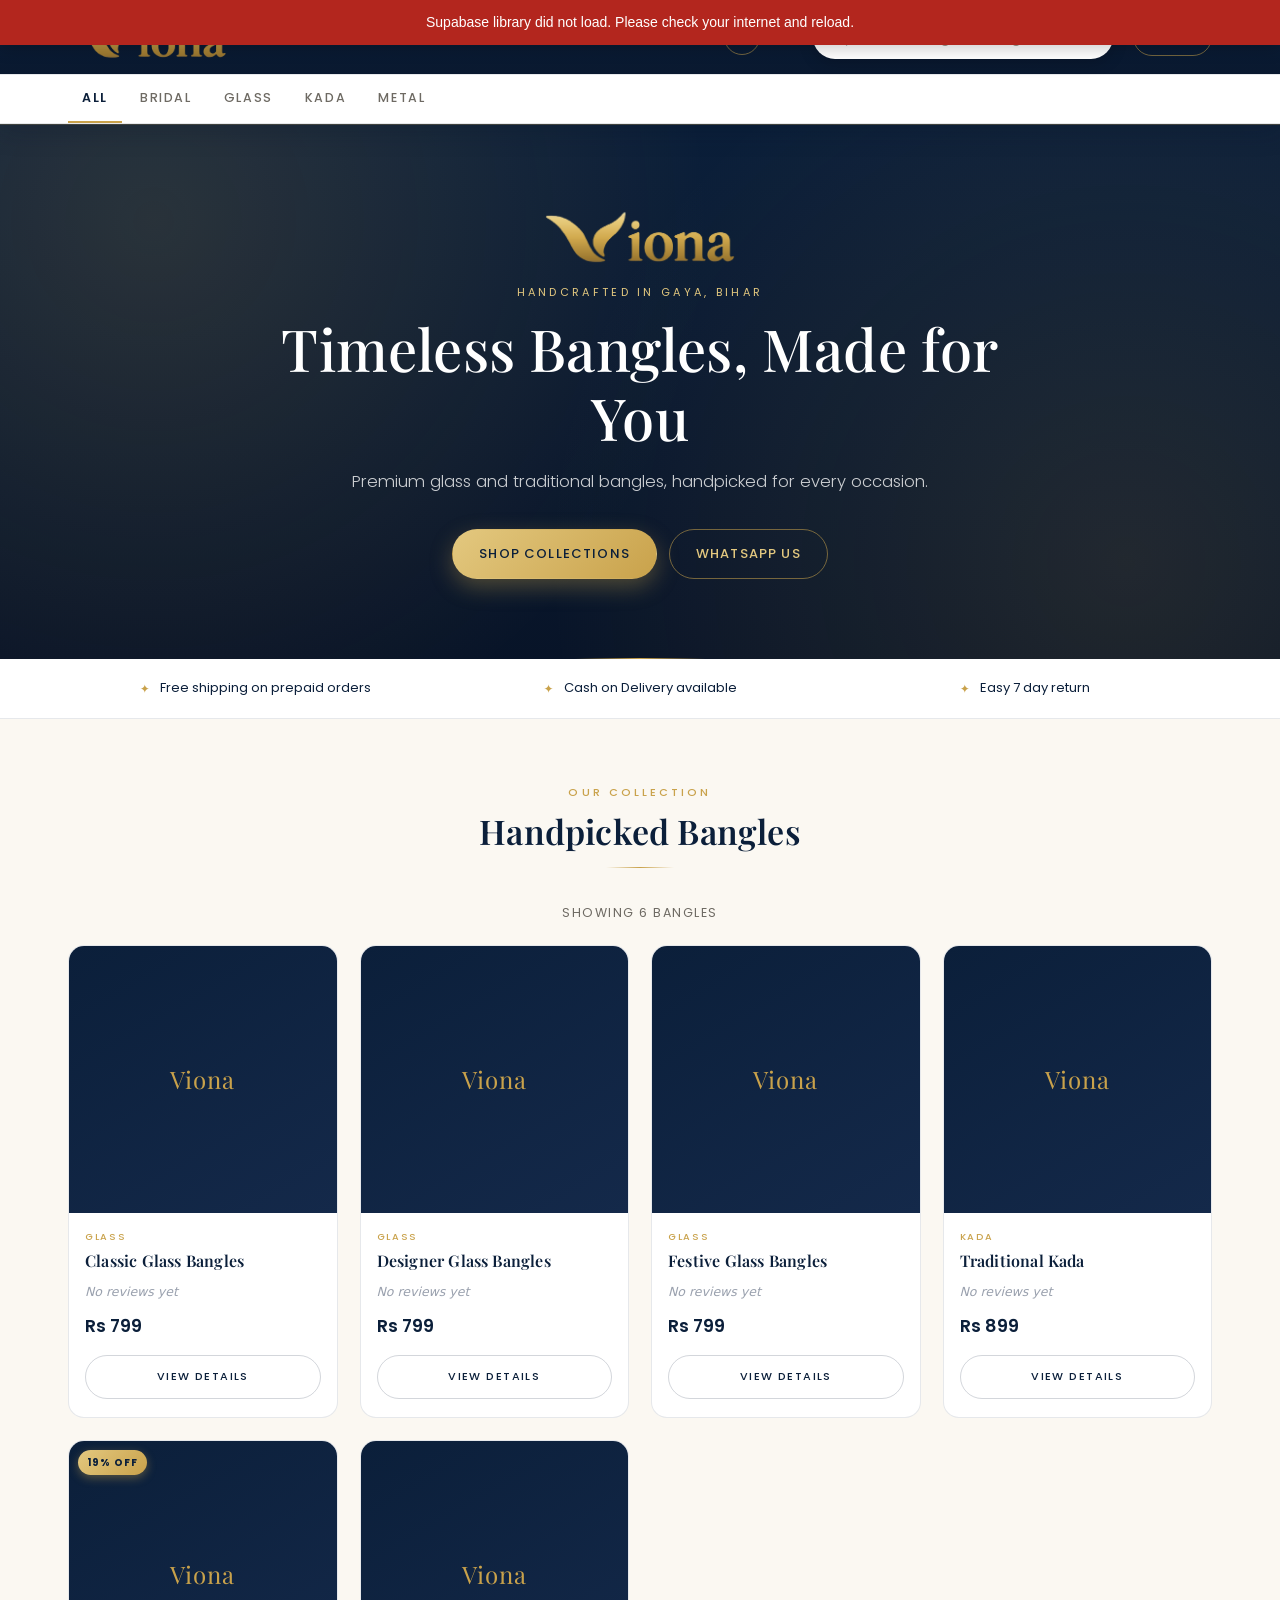
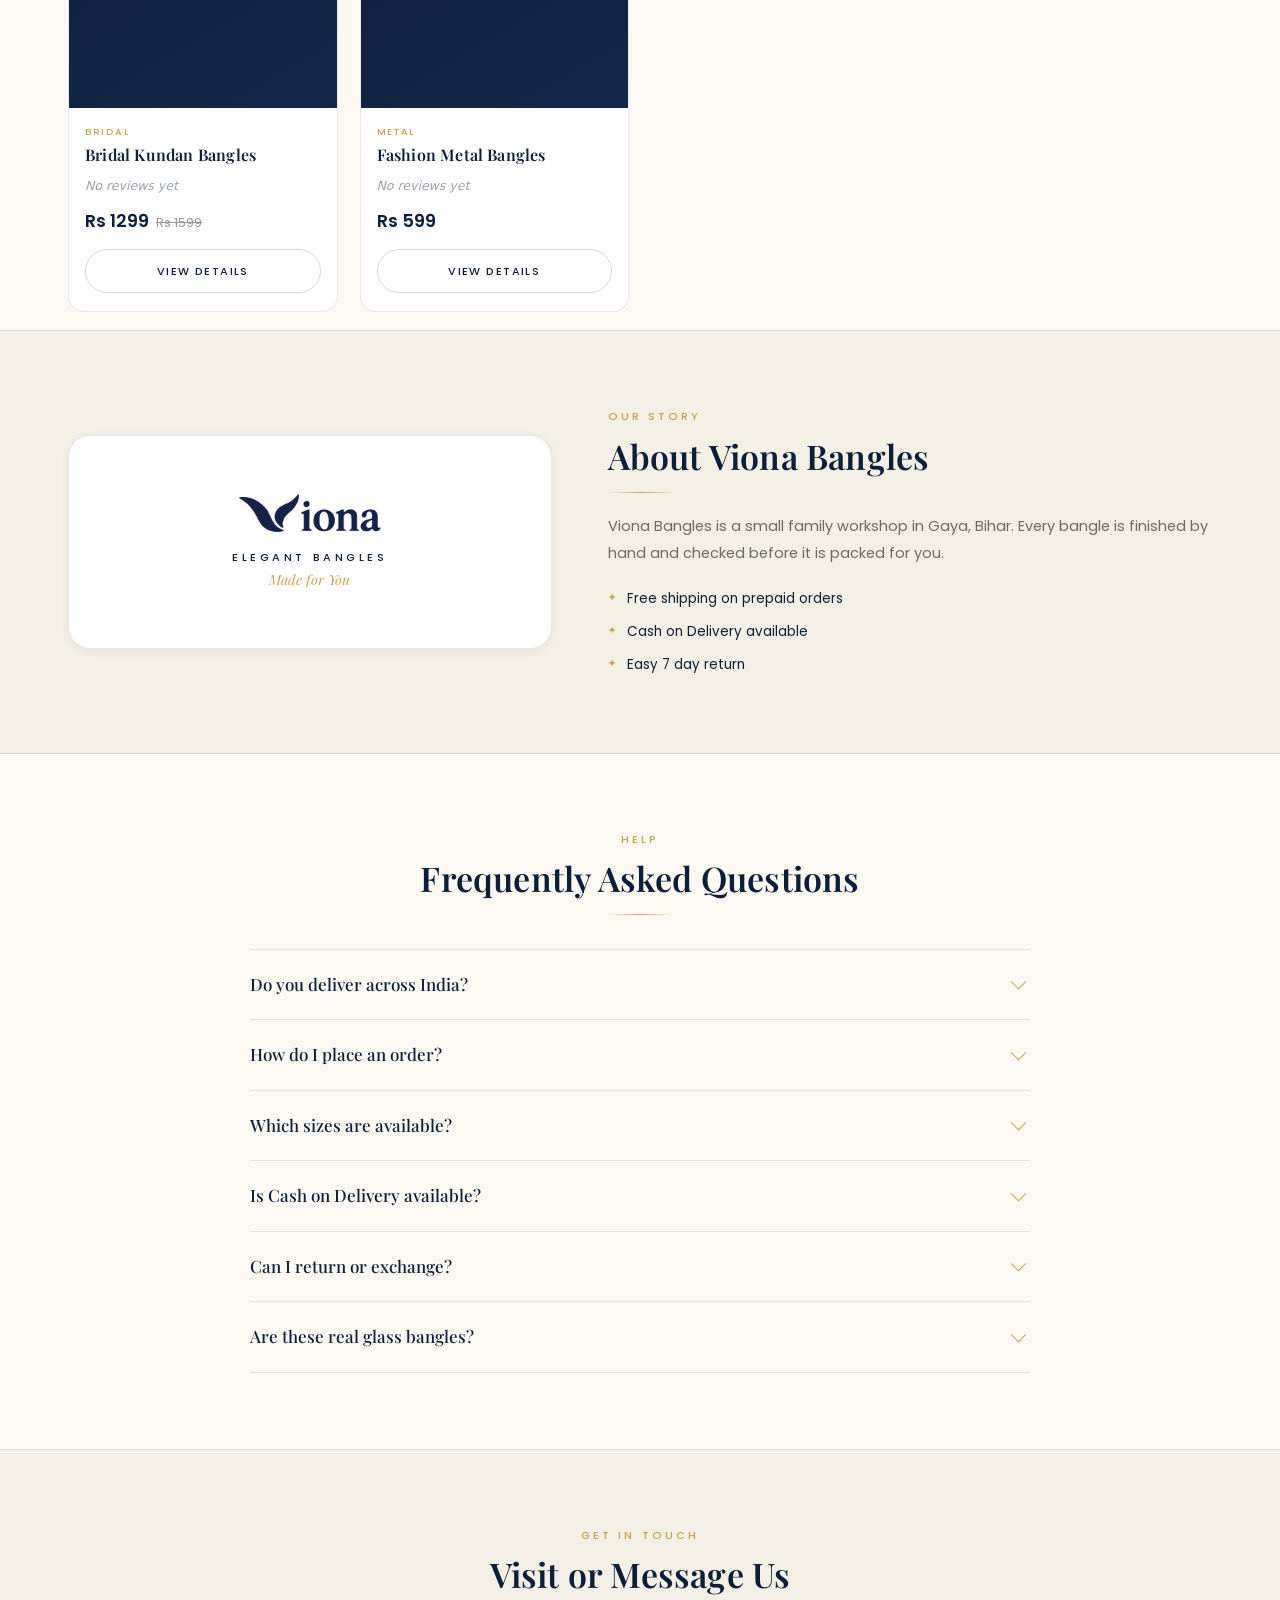
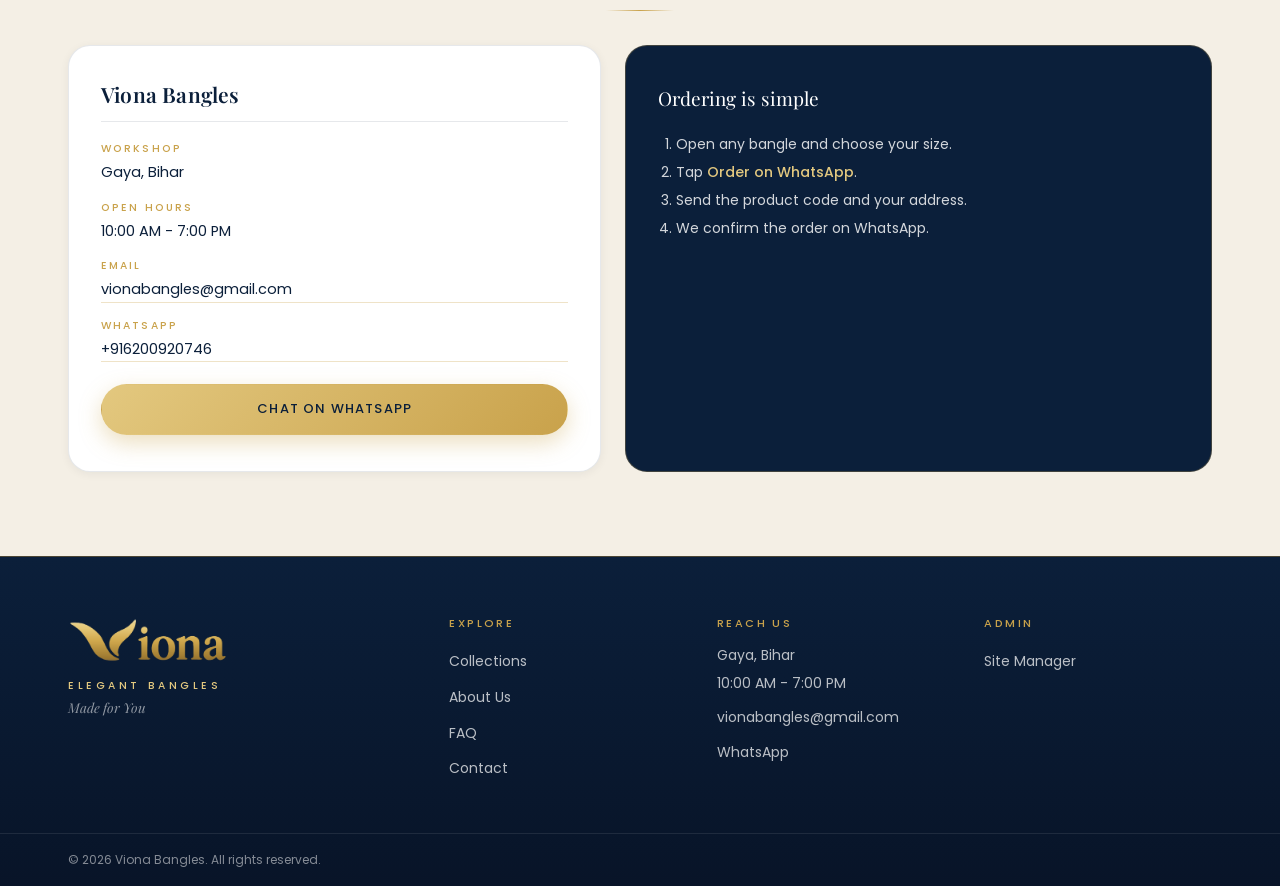
==== commit c0090c8a: "Update index.html" ====
--- a/index.html
+++ b/index.html
@@ -21,9 +21,13 @@
 
 <!--
   Layout note (CSS will handle the breakpoints):
-  PHONE  (<=767px):   login top-right, logo centred below, nav as scrollable row, search below
-  TABLET (768–1023):  logo left, search middle, login + hamburger right
-  LAPTOP (>=1024):    logo left, menu centre, search + login right
+  PHONE + TABLET (<=1023px):
+     Row 1: hamburger LEFT | Viona logo CENTERED | Login/User RIGHT
+     Row 2: full-width search bar
+     Nav row hidden (replaced by the slide-in drawer #mobileMenu)
+  LAPTOP (>=1024px):
+     Logo left | horizontal menu centre | search + login right
+     No hamburger (drawer is unavailable on laptop)
 -->
 </head>
 <body>
@@ -40,13 +44,14 @@
 <header class="site-header" id="siteHeader">
   <div class="header-inner" id="headerInner">
 
-    <!-- Hamburger (visible on tablet; hidden on phone and laptop) -->
-    <button class="hamburger" id="hamburgerBtn" type="button"
-            aria-label="Open menu" aria-expanded="false" aria-controls="headerNav">
+    <!-- Hamburger (visible on phone + tablet; hidden on laptop).
+         Left side of the top row. Opens the slide-in drawer. -->
+    <button class="hamburger" id="menuToggle" type="button"
+            aria-label="Open menu" aria-expanded="false" aria-controls="mobileMenu">
       <span></span><span></span><span></span>
     </button>
 
-    <!-- Brand / logo -->
+    <!-- Brand / logo (centred on phone + tablet) -->
     <a class="brand" href="#top" aria-label="Viona Bangles home">
       <img src="images/logo-gold.png"
            alt="Viona Bangles"
@@ -56,7 +61,7 @@
       <span class="brand-fallback" id="headerLogoFallback" hidden>Viona</span>
     </a>
 
-    <!-- Search bar -->
+    <!-- Search bar (own row on phone + tablet, inline on laptop) -->
     <div class="search-wrap" id="searchWrap">
       <form class="search-form" id="searchForm" role="search" autocomplete="off">
         <span class="search-icon" aria-hidden="true">
@@ -84,10 +89,10 @@
       <div class="search-suggest" id="searchSuggest" role="listbox" hidden></div>
     </div>
 
-    <!-- Account / Login area -->
+    <!-- Account / Login area (right side of the top row) -->
     <div class="account-wrap" id="accountWrap">
 
-      <!-- Logged-out: small Login button (top-right on phone) -->
+      <!-- Logged-out: small Login button -->
       <button type="button" class="login-btn" id="loginBtn">Login</button>
 
       <!-- Logged-in: avatar + name with a small dropdown -->
@@ -105,13 +110,14 @@
 
     </div>
 
-    <!-- Navigation -->
+    <!-- Navigation (LAPTOP ONLY — hidden up to 1023px via CSS).
+         On phone + tablet the same links live inside #mobileMenu. -->
     <nav class="header-nav" id="headerNav" aria-label="Main navigation">
-      <a href="#top" class="nav-link" data-nav-close>Home</a>
-      <a href="#collections" class="nav-link" data-nav-close>Collections</a>
-      <a href="#about" class="nav-link" data-nav-close>About Us</a>
-      <a href="#contact" class="nav-link" data-nav-close>Contact Us</a>
-      <a href="#faq" class="nav-link" data-nav-close>FAQ</a>
+      <a href="#top" class="nav-link">Home</a>
+      <a href="#collections" class="nav-link">Collections</a>
+      <a href="#about" class="nav-link">About Us</a>
+      <a href="#contact" class="nav-link">Contact Us</a>
+      <a href="#faq" class="nav-link">FAQ</a>
       <a class="nav-wa" id="headerWhatsApp"
          href="https://wa.me/916200920746" target="_blank" rel="noopener"
          aria-label="Chat on WhatsApp">
@@ -129,6 +135,41 @@
          aria-label="Product categories"></div>
   </div>
 </header>
+
+<!-- ==========================================================================
+     MOBILE DRAWER (phone + tablet, screen width up to 1023px)
+     Slide-in from the left. Navy background, gold links.
+     Opened by #menuToggle, closed by overlay / close button / link / Escape.
+     ========================================================================== -->
+<div class="menu-overlay" id="menuOverlay" hidden></div>
+
+<aside class="mobile-menu" id="mobileMenu" hidden aria-label="Main menu" aria-hidden="true">
+  <button type="button" class="mobile-menu-close" id="menuClose" aria-label="Close menu">
+    <svg viewBox="0 0 24 24" fill="none" stroke="currentColor" stroke-width="2"
+         stroke-linecap="round" aria-hidden="true">
+      <line x1="6" y1="6" x2="18" y2="18"></line>
+      <line x1="18" y1="6" x2="6" y2="18"></line>
+    </svg>
+  </button>
+
+  <div class="mobile-menu-brand">Viona Bangles</div>
+
+  <nav class="mobile-menu-nav" aria-label="Mobile navigation">
+    <a href="#top"         class="mobile-menu-link" data-menu-link>Home</a>
+    <a href="#collections" class="mobile-menu-link" data-menu-link>Collections</a>
+    <a href="#about"       class="mobile-menu-link" data-menu-link>About Us</a>
+    <a href="#contact"     class="mobile-menu-link" data-menu-link>Contact Us</a>
+    <a href="#faq"         class="mobile-menu-link" data-menu-link>FAQ</a>
+  </nav>
+
+  <a class="mobile-menu-wa" id="mobileMenuWhatsApp"
+     href="https://wa.me/916200920746" target="_blank" rel="noopener">
+    <svg viewBox="0 0 24 24" fill="currentColor" aria-hidden="true">
+      <path d="M17.472 14.382c-.297-.149-1.758-.867-2.03-.967-.273-.099-.471-.148-.67.15-.197.297-.767.966-.94 1.164-.173.199-.347.223-.644.075-.297-.15-1.255-.463-2.39-1.475-.883-.788-1.48-1.761-1.653-2.059-.173-.297-.018-.458.13-.606.134-.133.298-.347.446-.52.149-.174.198-.298.298-.497.099-.198.05-.371-.025-.52-.075-.149-.669-1.612-.916-2.207-.242-.579-.487-.5-.669-.51-.173-.008-.371-.01-.57-.01-.198 0-.52.074-.792.372-.272.297-1.04 1.016-1.04 2.479 0 1.462 1.065 2.875 1.213 3.074.149.198 2.096 3.2 5.077 4.487.709.306 1.262.489 1.694.625.712.227 1.36.195 1.871.118.571-.085 1.758-.719 2.006-1.413.248-.694.248-1.289.173-1.413-.074-.124-.272-.198-.57-.347m-5.421 7.403h-.004a9.87 9.87 0 01-5.031-1.378l-.361-.214-3.741.982.998-3.648-.235-.374a9.86 9.86 0 01-1.51-5.26c.001-5.45 4.436-9.884 9.888-9.884 2.64 0 5.122 1.03 6.988 2.898a9.825 9.825 0 012.893 6.994c-.003 5.45-4.437 9.884-9.885 9.884m8.413-18.297A11.815 11.815 0 0012.05 0C5.495 0 .16 5.335.157 11.892c0 2.096.547 4.142 1.588 5.945L.057 24l6.305-1.654a11.882 11.882 0 005.683 1.448h.005c6.554 0 11.89-5.335 11.893-11.893a11.821 11.821 0 00-3.48-8.413Z"/>
+    </svg>
+    <span>WhatsApp Us</span>
+  </a>
+</aside>
 
 <!-- ==========================================================================
      BANNER CAROUSEL (hidden when no active banner exists)
@@ -205,10 +246,15 @@
         <div class="skeleton-card"></div>
       </div>
 
+      <!-- Empty state — text + reset button are set by JS depending on cause:
+           • No products at all    -> "No products available right now. Please check back soon."
+           • No match (with items) -> "No products found. Try another category or search."
+           • Supabase failed       -> "Could not load products. Please refresh the page."
+           The reset button is hidden when there are no products at all. -->
       <div class="empty-box" id="emptyBox" hidden>
         <div class="empty-mark" aria-hidden="true">✦</div>
-        <p class="empty-title">No bangles found</p>
-        <p class="empty-text">Try a different search word or pick another category.</p>
+        <p class="empty-title" id="emptyTitle">No products found</p>
+        <p class="empty-text" id="emptyText">Try another category or search.</p>
         <button class="btn btn-gold" id="emptyReset" type="button">Show all bangles</button>
       </div>
 
--- a/css/style.css
+++ b/css/style.css
@@ -1,75 +1,67 @@
 /* ============================================================================
    Viona Bangles — css/style.css
-   Mobile-first. Navy + gold + ivory. Playfair Display + Poppins.
-
-   Breakpoints:
-     - default          : phone  (up to 767px)
-     - @media 768px     : tablet (768px – 1023px)
-     - @media 1024px    : laptop (1024px and up)
-     - @media 1200px    : large desktop
+   Colours: Navy #0B1F3A · Gold #C9A24B · Ivory/White
+   Fonts:   Playfair Display (headings) · Poppins (body)
+
+   Breakpoints
+     phone   : 0    – 767px   (default)
+     tablet  : 768  – 1023px
+     laptop  : 1024px and up
    ============================================================================ */
 
 /* ==========================================================================
-   1. DESIGN TOKENS
+   1. TOKENS
    ========================================================================== */
 :root{
-  /* Colours */
-  --navy:        #14224A;
-  --navy-2:      #0E1834;
-  --navy-3:      #1D2E5C;
-  --gold:        #C9A24A;
+  --navy:        #0B1F3A;
+  --navy-2:      #081428;
+  --navy-3:      #14294A;
+  --gold:        #C9A24B;
   --gold-2:      #E3C87F;
-  --gold-soft:   rgba(201,162,74,.30);
-  --gold-line:   rgba(201,162,74,.55);
+  --gold-soft:   rgba(201,162,75,.30);
+  --gold-line:   rgba(201,162,75,.55);
   --ivory:       #FBF8F2;
   --ivory-2:     #F4EFE5;
   --white:       #FFFFFF;
   --ink:         #1B1B1B;
   --muted:       #6E6A63;
   --muted-2:     #9A958C;
-  --line:        rgba(20,34,74,.10);
-  --line-strong: rgba(20,34,74,.18);
+  --line:        rgba(11,31,58,.10);
+  --line-strong: rgba(11,31,58,.18);
   --danger:      #B3261E;
   --success:     #1E7A46;
   --wa:          #25D366;
   --wa-dark:     #1DA851;
 
-  /* Shadows */
-  --shadow-sm: 0 2px 10px rgba(20,34,74,.06);
-  --shadow-md: 0 10px 30px rgba(20,34,74,.10);
-  --shadow-lg: 0 24px 60px rgba(20,34,74,.20);
-
-  /* Radii */
+  --shadow-sm: 0 2px 10px rgba(11,31,58,.06);
+  --shadow-md: 0 10px 30px rgba(11,31,58,.10);
+  --shadow-lg: 0 24px 60px rgba(11,31,58,.20);
+
   --r-xs: 8px;
   --r-sm: 12px;
   --r-md: 16px;
   --r-lg: 22px;
   --r-pill: 999px;
 
-  /* Layout */
   --maxw: 1200px;
   --gutter: 16px;
   --header-pad: 10px;
-  --tap: 44px;                     /* minimum tappable size */
-
-  /* Safe areas (notch phones) */
+  --tap: 44px;
+
   --safe-t: env(safe-area-inset-top, 0px);
   --safe-r: env(safe-area-inset-right, 0px);
   --safe-b: env(safe-area-inset-bottom, 0px);
   --safe-l: env(safe-area-inset-left, 0px);
 
-  /* Fonts */
   --font-head: 'Playfair Display', Georgia, 'Times New Roman', serif;
   --font-body: 'Poppins', system-ui, -apple-system, 'Segoe UI', Roboto, sans-serif;
 
-  /* Fluid type scale — keeps text readable at any width without huge media queries */
-  --fs-h1:    clamp(26px, 7vw,  58px);
+  --fs-h1:    clamp(26px, 7vw, 58px);
   --fs-h2:    clamp(22px, 4.5vw, 34px);
   --fs-h3:    clamp(17px, 2.4vw, 22px);
   --fs-body:  clamp(14px, 1.05vw, 16px);
   --fs-small: clamp(12px, 0.85vw, 13.5px);
 
-  /* Motion */
   --ease: cubic-bezier(.4,0,.2,1);
 }
 
@@ -81,7 +73,7 @@
 html{
   -webkit-text-size-adjust: 100%;
   scroll-behavior: smooth;
-  scroll-padding-top: 130px;
+  scroll-padding-top: 140px;
 }
 
 body{
@@ -103,11 +95,8 @@
 [hidden]{ display: none !important; }
 
 img{ max-width: 100%; display: block; }
-
 a{ color: inherit; text-decoration: none; }
-
 button{ font-family: inherit; cursor: pointer; }
-
 input,select,textarea{ font-family: inherit; font-size: 15px; }
 
 h1,h2,h3,h4{
@@ -127,7 +116,6 @@
   border-radius: 4px;
 }
 
-/* Layout helper */
 .container{
   width: 100%;
   max-width: var(--maxw);
@@ -149,10 +137,7 @@
   margin: 0 0 10px;
 }
 
-.section-title{
-  font-size: var(--fs-h2);
-  margin: 0 0 14px;
-}
+.section-title{ font-size: var(--fs-h2); margin: 0 0 14px; }
 
 .gold-rule{
   width: 68px;
@@ -181,22 +166,21 @@
               background .2s var(--ease), color .2s var(--ease);
   white-space: nowrap;
 }
-
 .btn:active{ transform: translateY(1px); }
 
 .btn-gold{
   background: linear-gradient(135deg, var(--gold-2), var(--gold));
   color: var(--navy);
-  box-shadow: 0 8px 22px rgba(201,162,74,.35);
-}
-.btn-gold:hover{ box-shadow: 0 12px 30px rgba(201,162,74,.48); transform: translateY(-2px); }
+  box-shadow: 0 8px 22px rgba(201,162,75,.35);
+}
+.btn-gold:hover{ box-shadow: 0 12px 30px rgba(201,162,75,.48); transform: translateY(-2px); }
 
 .btn-outline{
   background: transparent;
   color: var(--gold-2);
   border-color: var(--gold-line);
 }
-.btn-outline:hover{ background: rgba(201,162,74,.12); }
+.btn-outline:hover{ background: rgba(201,162,75,.12); }
 
 .btn-whatsapp{
   background: var(--wa);
@@ -209,20 +193,10 @@
 
 .btn-block{ width: 100%; }
 
-.btn-ghost{
-  background: transparent;
-  color: var(--navy);
-  border-color: var(--line-strong);
-}
-.btn-ghost:hover{ background: var(--ivory-2); }
-
-.btn[disabled], .btn.is-loading{
-  opacity: .6;
-  pointer-events: none;
-}
-
-/* ==========================================================================
-   5. OFFER STRIP (above the header)
+.btn[disabled], .btn.is-loading{ opacity: .6; pointer-events: none; }
+
+/* ==========================================================================
+   5. OFFER STRIP
    ========================================================================== */
 .offer-strip-root{ display: block; }
 
@@ -240,11 +214,7 @@
   min-height: 38px;
 }
 
-.offer-strip-text{
-  margin: 0;
-  font-weight: 400;
-  color: inherit;
-}
+.offer-strip-text{ margin: 0; font-weight: 400; color: inherit; }
 .offer-strip-text strong{ font-weight: 600; }
 
 .offer-strip-link{
@@ -275,19 +245,15 @@
 .offer-strip-close:hover{ opacity: 1; background: rgba(255,255,255,.14); }
 
 /* ==========================================================================
-   6. SITE HEADER
+   6. HEADER
    --------------------------------------------------------------------------
-   PHONE (default here):
-     Row 1 = hamburger (left) | logo (centre) | account (right)
-     Row 2 = full width search bar
-     Row 3 = header-nav (hidden until hamburger opens it — slides down)
-     Row 4 = category strip (always visible below)
-
-   TABLET  (>= 768px, see Section 22):
-     logo left | search flexible middle | account + hamburger right
-
-   LAPTOP  (>= 1024px, see Section 23):
-     logo left | big search centre | inline nav + account right — no hamburger
+   PHONE (default):
+     Row 1: login / account — aligned to the RIGHT top corner
+     Row 2: logo CENTERED
+     Row 3: nav links — horizontal scroll row
+     Row 4: full-width search
+   TABLET  (>=768px): logo left | search | login | hamburger
+   LAPTOP  (>=1024px): logo left | menu centre | search | login
    ========================================================================== */
 .site-header{
   position: sticky;
@@ -295,8 +261,8 @@
   z-index: 200;
   background: var(--navy);
   background-image: linear-gradient(180deg, var(--navy) 0%, var(--navy-2) 100%);
-  box-shadow: 0 6px 24px rgba(14,24,52,.22);
-  border-bottom: 1px solid rgba(201,162,74,.28);
+  box-shadow: 0 6px 24px rgba(8,20,40,.22);
+  border-bottom: 1px solid rgba(201,162,75,.28);
   padding-top: var(--safe-t);
 }
 
@@ -304,36 +270,31 @@
   max-width: var(--maxw);
   margin: 0 auto;
   padding: var(--header-pad) var(--gutter);
-
-  /* Phone layout: 3-column grid. 1fr | auto | 1fr guarantees the logo
-     is perfectly centred, no matter how wide the two side buttons are. */
   display: grid;
   grid-template-columns: 1fr auto 1fr;
   grid-template-areas:
-    "ham  brand  acct"
-    "srch srch   srch"
-    "nav  nav    nav";
+    "acct  acct  acct"
+    "brand brand brand"
+    "nav   nav   nav"
+    "srch  srch  srch";
   align-items: center;
   column-gap: 8px;
-  row-gap: 8px;
+  row-gap: 6px;
 }
 
 /* --- Brand / logo ------------------------------------------------------- */
 .brand{
   grid-area: brand;
+  justify-self: center;
   display: flex;
   align-items: center;
   justify-content: center;
-  min-height: var(--tap);
+  min-height: 40px;
   flex: 0 0 auto;
 }
 
-.wordmark-img{
-  height: 38px;              /* phone-friendly logo height */
-  width: auto;
-  display: block;
-}
-.header-logo{ height: 38px; }
+.wordmark-img{ height: 38px; width: auto; display: block; }
+.header-logo{ height: 40px; }
 .hero-logo{ height: 52px; margin: 0 auto 18px; }
 .footer-logo{ height: 46px; }
 .about-logo{ height: 42px; }
@@ -348,22 +309,21 @@
 }
 .brand-fallback.navy{ color: var(--navy); }
 
-/* --- Hamburger (visible on phone + tablet) ------------------------------ */
+/* --- Hamburger — hidden on phone and laptop ----------------------------- */
 .hamburger{
-  grid-area: ham;
-  justify-self: start;
+  display: none;
+  grid-area: auto;
   width: var(--tap);
   height: var(--tap);
-  border: 1px solid rgba(201,162,74,.35);
+  border: 1px solid rgba(201,162,75,.35);
   border-radius: 10px;
   background: transparent;
-  display: grid;
   place-content: center;
   gap: 5px;
   padding: 0;
   transition: background .2s var(--ease), border-color .2s var(--ease);
 }
-.hamburger:hover{ background: rgba(201,162,74,.12); }
+.hamburger:hover{ background: rgba(201,162,75,.12); }
 .hamburger span{
   display: block;
   width: 20px; height: 1.8px;
@@ -380,6 +340,7 @@
   grid-area: srch;
   position: relative;
   min-width: 0;
+  width: 100%;
 }
 
 .search-form{
@@ -396,7 +357,7 @@
 }
 .search-form:focus-within{
   border-color: var(--gold);
-  box-shadow: 0 0 0 4px rgba(201,162,74,.25), 0 6px 20px rgba(0,0,0,.18);
+  box-shadow: 0 0 0 4px rgba(201,162,75,.25), 0 6px 20px rgba(0,0,0,.18);
 }
 
 .search-icon{
@@ -437,7 +398,6 @@
 .search-clear svg{ width: 14px; height: 14px; }
 .search-clear:hover{ background: var(--gold-soft); }
 
-/* --- Search suggestions ------------------------------------------------- */
 .search-suggest{
   position: absolute;
   top: calc(100% + 8px);
@@ -452,7 +412,6 @@
   max-height: 74vh;
   overflow-y: auto;
 }
-
 .suggest-item{
   display: flex;
   align-items: center;
@@ -468,7 +427,6 @@
 .suggest-item:last-child{ border-bottom: 0; }
 .suggest-item.is-active,
 .suggest-item:hover{ background: var(--ivory-2); }
-
 .suggest-thumb{
   flex: 0 0 auto;
   width: 46px; height: 46px;
@@ -489,7 +447,6 @@
   font-size: 17px;
   border: 1px solid var(--line);
 }
-
 .suggest-text{ min-width: 0; flex: 1 1 auto; }
 .suggest-name{
   font-size: 14px;
@@ -507,82 +464,143 @@
   letter-spacing: .05em;
   text-transform: uppercase;
 }
-.suggest-price{
-  flex: 0 0 auto;
-  font-size: 14px;
-  font-weight: 600;
-  color: var(--gold);
-}
-
-.suggest-empty{
-  padding: 18px 16px;
-  text-align: center;
-  font-size: 13.5px;
-  color: var(--muted);
-  margin: 0;
-}
-
-/* --- Navigation (phone: slide-down panel under search) ------------------ */
-.header-nav{
-  grid-area: nav;
-  display: none;
-  flex-direction: column;
-  gap: 2px;
-  padding-top: 10px;
-  margin-top: 4px;
-  border-top: 1px solid rgba(201,162,74,.25);
-  max-height: 0;
-  overflow: hidden;
-  transition: max-height .28s var(--ease);
-}
-.header-nav.is-open{
-  display: flex;
-  max-height: 480px;
-}
-
-.nav-link{
-  color: rgba(255,255,255,.9);
-  font-size: 13.5px;
-  letter-spacing: .14em;
+.suggest-price{ flex: 0 0 auto; font-size: 14px; font-weight: 600; color: var(--gold); }
+.suggest-empty{ padding: 18px 16px; text-align: center; font-size: 13.5px; color: var(--muted); margin: 0; }
+
+/* --- Account (login / user menu) --------------------------------------- */
+.account-wrap{
+  grid-area: acct;
+  justify-self: end;
+  display: flex;
+  align-items: center;
+  position: relative;
+}
+
+.login-btn{
+  padding: 8px 16px;
+  min-height: 36px;
+  border: 1px solid rgba(201,162,75,.55);
+  border-radius: var(--r-pill);
+  background: transparent;
+  color: var(--gold-2);
+  font-size: 12px;
+  font-weight: 500;
+  letter-spacing: .08em;
   text-transform: uppercase;
-  padding: 14px 4px;
-  min-height: var(--tap);
-  display: flex;
-  align-items: center;
-  border-bottom: 1px solid rgba(255,255,255,.06);
-  transition: color .2s var(--ease);
-}
-.nav-link:hover{ color: var(--gold-2); }
-
-.nav-wa{
+  transition: background .2s var(--ease), border-color .2s var(--ease);
+}
+.login-btn:hover{ background: rgba(201,162,75,.14); border-color: var(--gold); }
+
+.user-menu{ position: relative; }
+
+.user-menu-btn{
   display: inline-flex;
   align-items: center;
   gap: 8px;
+  padding: 4px 12px 4px 4px;
+  min-height: 36px;
+  border: 1px solid rgba(201,162,75,.55);
+  border-radius: var(--r-pill);
+  background: rgba(201,162,75,.12);
   color: var(--gold-2);
-  width: 40px; height: 40px;
+  font-size: 12.5px;
+  font-weight: 500;
+  transition: background .2s var(--ease), border-color .2s var(--ease);
+}
+.user-menu-btn:hover{ background: rgba(201,162,75,.20); border-color: var(--gold); }
+
+.user-avatar{
+  width: 26px; height: 26px;
+  border-radius: 50%;
+  background: var(--navy-2);
+  color: var(--gold-2);
+  display: grid;
+  place-items: center;
+  font-size: 12px;
+  font-weight: 600;
+  border: 1px solid rgba(201,162,75,.55);
+  overflow: hidden;
+  flex: 0 0 auto;
+}
+.user-avatar img{ width: 100%; height: 100%; object-fit: cover; }
+
+.user-name{
+  max-width: 84px;
+  overflow: hidden;
+  text-overflow: ellipsis;
+  white-space: nowrap;
+}
+
+.user-dropdown{
+  position: absolute;
+  top: calc(100% + 8px);
+  right: 0;
+  min-width: 180px;
+  background: var(--white);
+  border: 1px solid var(--line);
+  border-radius: var(--r-md);
+  box-shadow: var(--shadow-lg);
+  padding: 6px;
+  z-index: 300;
+  animation: fadeIn .18s var(--ease);
+}
+.user-dropdown-item{
+  display: block;
+  width: 100%;
+  padding: 10px 12px;
+  border: 0;
+  background: transparent;
+  text-align: left;
+  font-size: 13px;
+  color: var(--navy);
+  border-radius: 8px;
+}
+.user-dropdown-item:hover{ background: var(--ivory-2); }
+
+/* --- Navigation — phone: horizontal scroll row ------------------------- */
+.header-nav{
+  grid-area: nav;
+  display: flex;
+  align-items: center;
+  gap: 2px;
+  overflow-x: auto;
+  -webkit-overflow-scrolling: touch;
+  scrollbar-width: none;
+  border-top: 1px solid rgba(201,162,75,.22);
+  border-bottom: 1px solid rgba(201,162,75,.22);
+  padding: 2px 0;
+}
+.header-nav::-webkit-scrollbar{ display: none; }
+
+.nav-link{
+  flex: 0 0 auto;
+  color: rgba(255,255,255,.9);
+  font-size: 12px;
+  letter-spacing: .14em;
+  text-transform: uppercase;
+  padding: 12px 12px;
+  min-height: var(--tap);
+  display: inline-flex;
+  align-items: center;
+  white-space: nowrap;
+  transition: color .2s var(--ease);
+}
+.nav-link:hover{ color: var(--gold-2); }
+
+.nav-wa{
+  flex: 0 0 auto;
+  display: inline-flex;
+  align-items: center;
   justify-content: center;
+  color: var(--gold-2);
+  width: 34px; height: 34px;
   border: 1px solid var(--gold-line);
   border-radius: 50%;
-  margin-top: 12px;
+  margin: 6px 6px 6px auto;
   transition: background .2s var(--ease);
 }
-.nav-wa svg{ width: 18px; height: 18px; }
-.nav-wa:hover{ background: rgba(201,162,74,.16); }
-
-/* --- Account mount ----------------------------------------------------- */
-#accountMount{
-  grid-area: acct;
-  justify-self: end;
-  display: flex;
-  align-items: center;
-  min-height: var(--tap);
-}
-/* Make the injected auth button fit the header on small screens */
-#accountMount .va-account-btn{
-  padding: 8px 12px;
-  font-size: 12.5px;
-  min-height: 36px;
-}
+.nav-wa svg{ width: 16px; height: 16px; }
+.nav-wa:hover{ background: rgba(201,162,75,.16); }
 
 /* ==========================================================================
    7. CATEGORY STRIP
@@ -592,7 +610,6 @@
   border-top: 1px solid var(--line);
   border-bottom: 1px solid var(--line);
 }
-
 .category-strip-inner{
   max-width: var(--maxw);
   margin: 0 auto;
@@ -622,19 +639,12 @@
   white-space: nowrap;
 }
 .cat-chip:hover{ color: var(--navy); }
-.cat-chip.is-active{
-  color: var(--navy);
-  border-bottom-color: var(--gold);
-  font-weight: 600;
-}
+.cat-chip.is-active{ color: var(--navy); border-bottom-color: var(--gold); font-weight: 600; }
 
 /* ==========================================================================
    8. BANNER CAROUSEL
    ========================================================================== */
-.banner-section{
-  background: var(--ivory);
-  padding: 18px 0 4px;
-}
+.banner-section{ background: var(--ivory); padding: 18px 0 4px; }
 
 .banner-carousel{
   position: relative;
@@ -642,12 +652,7 @@
   overflow: hidden;
   box-shadow: var(--shadow-md);
 }
-
-.banner-track{
-  display: flex;
-  transition: transform .55s var(--ease);
-  will-change: transform;
-}
+.banner-track{ display: flex; transition: transform .55s var(--ease); will-change: transform; }
 
 .banner-slide{
   position: relative;
@@ -660,7 +665,6 @@
   background-position: center;
   overflow: hidden;
 }
-
 .banner-slide-inner{
   position: relative;
   z-index: 2;
@@ -679,7 +683,6 @@
   margin: 0 0 8px;
   color: inherit;
 }
-
 .banner-subtitle{
   font-family: var(--font-head);
   font-style: italic;
@@ -688,7 +691,6 @@
   opacity: .92;
   color: inherit;
 }
-
 .banner-btn{
   display: inline-block;
   padding: 12px 26px;
@@ -709,7 +711,7 @@
   width: 40px; height: 40px;
   border-radius: 50%;
   border: 1px solid rgba(255,255,255,.55);
-  background: rgba(20,34,74,.42);
+  background: rgba(11,31,58,.42);
   color: #fff;
   font-size: 22px;
   line-height: 1;
@@ -719,7 +721,7 @@
   -webkit-backdrop-filter: blur(4px);
   transition: background .2s var(--ease);
 }
-.banner-arrow:hover{ background: rgba(20,34,74,.72); }
+.banner-arrow:hover{ background: rgba(11,31,58,.72); }
 .banner-arrow.prev{ left: 10px; }
 .banner-arrow.next{ right: 10px; }
 
@@ -740,11 +742,7 @@
   background: rgba(255,255,255,.5);
   transition: width .25s var(--ease), background .2s var(--ease);
 }
-.banner-dot.is-active{
-  width: 22px;
-  border-radius: var(--r-pill);
-  background: var(--gold);
-}
+.banner-dot.is-active{ width: 22px; border-radius: var(--r-pill); background: var(--gold); }
 
 /* ==========================================================================
    9. HERO
@@ -753,18 +751,15 @@
   position: relative;
   background: var(--navy);
   background-image:
-    radial-gradient(circle at 12% 18%, rgba(201,162,74,.16), transparent 46%),
-    radial-gradient(circle at 88% 82%, rgba(201,162,74,.13), transparent 48%),
+    radial-gradient(circle at 12% 18%, rgba(201,162,75,.16), transparent 46%),
+    radial-gradient(circle at 88% 82%, rgba(201,162,75,.13), transparent 48%),
     linear-gradient(180deg, var(--navy) 0%, var(--navy-2) 100%);
   padding: 48px 0 46px;
   text-align: center;
   overflow: hidden;
 }
-
 .hero-inner{ position: relative; z-index: 2; }
-
 .hero-fallback{ font-size: 34px; display: block; margin-bottom: 14px; }
-
 .hero-label{
   font-size: 11px;
   letter-spacing: .3em;
@@ -772,7 +767,6 @@
   color: var(--gold-2);
   margin: 0 0 12px;
 }
-
 .hero-heading{
   font-size: var(--fs-h1);
   line-height: 1.2;
@@ -783,7 +777,6 @@
   margin-left: auto;
   margin-right: auto;
 }
-
 .hero-text{
   color: rgba(255,255,255,.78);
   font-size: 14.5px;
@@ -792,14 +785,12 @@
   margin: 0 auto 26px;
   line-height: 1.85;
 }
-
 .hero-actions{
   display: flex;
   flex-wrap: wrap;
   gap: 12px;
   justify-content: center;
 }
-
 .hero-rule{
   position: absolute;
   left: 50%;
@@ -818,7 +809,6 @@
   border-bottom: 1px solid var(--line);
   padding: 18px 0;
 }
-
 .trust-list{
   list-style: none;
   margin: 0;
@@ -826,7 +816,6 @@
   display: grid;
   gap: 10px;
 }
-
 .trust-item{
   display: flex;
   align-items: center;
@@ -836,20 +825,12 @@
   justify-content: center;
   text-align: center;
 }
-
-.trust-mark{
-  color: var(--gold);
-  font-size: 12px;
-  line-height: 1;
-}
+.trust-mark{ color: var(--gold); font-size: 12px; line-height: 1; }
 
 /* ==========================================================================
    11. COLLECTIONS + PRODUCT GRID
    ========================================================================== */
-.collections{
-  padding: 44px 0 10px;
-  background: var(--ivory);
-}
+.collections{ padding: 44px 0 10px; background: var(--ivory); }
 
 .showing{
   text-align: center;
@@ -860,14 +841,12 @@
   margin: 0 0 22px;
 }
 
-/* Phone: 2 columns */
 .product-grid{
   display: grid;
   grid-template-columns: repeat(2, minmax(0,1fr));
   gap: 14px;
 }
 
-/* --- Product card ------------------------------------------------------- */
 .product-card{
   background: var(--white);
   border: 1px solid var(--line);
@@ -891,7 +870,6 @@
   background: var(--ivory-2);
   overflow: hidden;
 }
-
 .card-img{
   width: 100%; height: 100%;
   object-fit: cover;
@@ -923,15 +901,14 @@
   letter-spacing: .1em;
   padding: 4px 9px;
   border-radius: var(--r-pill);
-  box-shadow: 0 3px 10px rgba(201,162,74,.4);
+  box-shadow: 0 3px 10px rgba(201,162,75,.4);
   z-index: 2;
 }
-
 .card-featured{
   position: absolute;
   top: 9px;
   right: 9px;
-  background: rgba(20,34,74,.86);
+  background: rgba(11,31,58,.86);
   color: var(--gold-2);
   font-size: 9.5px;
   font-weight: 600;
@@ -948,7 +925,6 @@
   flex: 1 1 auto;
   gap: 4px;
 }
-
 .card-cat{
   font-size: 9.5px;
   letter-spacing: .18em;
@@ -957,7 +933,6 @@
   margin: 0;
   font-weight: 500;
 }
-
 .card-name{
   font-family: var(--font-head);
   font-size: 14.5px;
@@ -970,7 +945,6 @@
   -webkit-box-orient: vertical;
   overflow: hidden;
 }
-
 .card-stars{
   display: flex;
   align-items: center;
@@ -979,7 +953,6 @@
   color: var(--muted);
   margin: 1px 0 0;
 }
-
 .card-price{
   display: flex;
   align-items: baseline;
@@ -988,17 +961,8 @@
   margin-top: auto;
   padding-top: 6px;
 }
-
-.price-now{
-  font-size: 16px;
-  font-weight: 600;
-  color: var(--navy);
-}
-.price-old{
-  font-size: 12.5px;
-  color: var(--muted-2);
-  text-decoration: line-through;
-}
+.price-now{ font-size: 16px; font-weight: 600; color: var(--navy); }
+.price-old{ font-size: 12.5px; color: var(--muted-2); text-decoration: line-through; }
 
 .card-open{
   margin-top: 9px;
@@ -1022,7 +986,6 @@
   border-color: var(--navy);
 }
 
-/* --- Skeleton loading --------------------------------------------------- */
 .skeleton-card{
   aspect-ratio: 3 / 4.35;
   border-radius: var(--r-md);
@@ -1036,7 +999,6 @@
   100%{ background-position: -120% 0; }
 }
 
-/* --- Empty / no results ------------------------------------------------- */
 .empty-box{
   text-align: center;
   padding: 46px 20px 52px;
@@ -1046,12 +1008,7 @@
   margin-top: 8px;
 }
 .empty-mark{ color: var(--gold); font-size: 20px; margin-bottom: 10px; }
-.empty-title{
-  font-family: var(--font-head);
-  font-size: 19px;
-  color: var(--navy);
-  margin: 0 0 6px;
-}
+.empty-title{ font-family: var(--font-head); font-size: 19px; color: var(--navy); margin: 0 0 6px; }
 .empty-text{ font-size: 13.5px; color: var(--muted); margin: 0 0 20px; }
 
 /* ==========================================================================
@@ -1065,7 +1022,7 @@
   font-size: 13px;
   letter-spacing: .5px;
 }
-.stars .star-off{ color: rgba(20,34,74,.18); }
+.stars .star-off{ color: rgba(11,31,58,.18); }
 .stars-lg{ font-size: 18px; }
 .stars-xl{ font-size: 22px; }
 
@@ -1078,9 +1035,7 @@
   border-top: 1px solid var(--line);
   border-bottom: 1px solid var(--line);
 }
-
 .about-inner{ display: grid; gap: 30px; }
-
 .about-media{
   background: var(--white);
   border: 1px solid var(--line);
@@ -1108,15 +1063,8 @@
   font-size: 14px;
   color: var(--gold);
 }
-
 .about-text .gold-rule{ margin: 0 0 20px; }
-
-.about-paragraph{
-  color: var(--muted);
-  font-size: 14.5px;
-  line-height: 1.9;
-}
-
+.about-paragraph{ color: var(--muted); font-size: 14.5px; line-height: 1.9; }
 .about-points{
   list-style: none;
   padding: 0;
@@ -1142,17 +1090,8 @@
 /* ==========================================================================
    14. FAQ
    ========================================================================== */
-.faq{
-  padding: 48px 0;
-  background: var(--ivory);
-}
-
-.faq-list{
-  max-width: 780px;
-  margin: 0 auto;
-  border-top: 1px solid var(--line);
-}
-
+.faq{ padding: 48px 0; background: var(--ivory); }
+.faq-list{ max-width: 780px; margin: 0 auto; border-top: 1px solid var(--line); }
 .faq-item{ border-bottom: 1px solid var(--line); }
 
 .faq-q{
@@ -1169,7 +1108,6 @@
   position: relative;
   line-height: 1.5;
 }
-
 .faq-q::after{
   content: "";
   position: absolute;
@@ -1183,13 +1121,8 @@
 }
 .faq-item.is-open .faq-q::after{ transform: translateY(-30%) rotate(-135deg); }
 
-.faq-a{
-  overflow: hidden;
-  max-height: 0;
-  transition: max-height .35s var(--ease);
-}
+.faq-a{ overflow: hidden; max-height: 0; transition: max-height .35s var(--ease); }
 .faq-item.is-open .faq-a{ max-height: 620px; }
-
 .faq-a-inner{
   padding: 0 6px 20px 0;
   color: var(--muted);
@@ -1206,9 +1139,7 @@
   background: var(--ivory-2);
   border-top: 1px solid var(--line);
 }
-
 .contact-grid{ display: grid; gap: 18px; }
-
 .contact-card{
   background: var(--white);
   border: 1px solid var(--line);
@@ -1216,14 +1147,12 @@
   padding: 26px 22px;
   box-shadow: var(--shadow-sm);
 }
-
 .contact-brand{
   font-size: 21px;
   margin: 0 0 18px;
   padding-bottom: 14px;
   border-bottom: 1px solid var(--line);
 }
-
 .contact-list{
   list-style: none;
   margin: 0 0 22px;
@@ -1240,7 +1169,6 @@
 }
 .contact-list a{ color: var(--navy); border-bottom: 1px solid var(--gold-soft); }
 .contact-list a:hover{ color: var(--gold); }
-
 .contact-label{
   font-size: 10.5px;
   letter-spacing: .2em;
@@ -1248,22 +1176,19 @@
   color: var(--gold);
   font-weight: 500;
 }
-
 .contact-panel{
   background: var(--navy);
   border-radius: var(--r-lg);
   padding: 26px 22px;
   color: rgba(255,255,255,.85);
-  border: 1px solid rgba(201,162,74,.28);
-}
-
+  border: 1px solid rgba(201,162,75,.28);
+}
 .contact-panel-label{
   font-family: var(--font-head);
   font-size: 19px;
   color: var(--white);
   margin: 0 0 16px;
 }
-
 .contact-steps{
   margin: 0 0 20px;
   padding-left: 18px;
@@ -1272,12 +1197,7 @@
   color: rgba(255,255,255,.82);
 }
 .contact-steps strong{ color: var(--gold-2); font-weight: 500; }
-
-.contact-social{
-  display: flex;
-  flex-wrap: wrap;
-  gap: 10px;
-}
+.contact-social{ display: flex; flex-wrap: wrap; gap: 10px; }
 .social-link{
   display: inline-flex;
   align-items: center;
@@ -1291,7 +1211,7 @@
   color: var(--gold-2);
   transition: background .2s var(--ease);
 }
-.social-link:hover{ background: rgba(201,162,74,.14); }
+.social-link:hover{ background: rgba(201,162,75,.14); }
 
 /* ==========================================================================
    16. FOOTER
@@ -1301,16 +1221,14 @@
   background-image: linear-gradient(180deg, var(--navy) 0%, var(--navy-2) 100%);
   color: rgba(255,255,255,.72);
   padding-top: 42px;
-  border-top: 1px solid rgba(201,162,74,.35);
+  border-top: 1px solid rgba(201,162,75,.35);
   padding-bottom: var(--safe-b);
 }
-
 .footer-inner{
   display: grid;
   gap: 30px;
   padding-bottom: 34px;
 }
-
 .footer-brand{ text-align: left; }
 .footer-brand .brand-fallback{ font-size: 30px; }
 .footer-tagline{
@@ -1327,7 +1245,6 @@
   font-size: 13.5px;
   color: rgba(255,255,255,.55);
 }
-
 .footer-heading{
   font-family: var(--font-body);
   font-size: 11px;
@@ -1337,7 +1254,6 @@
   font-weight: 500;
   margin: 0 0 14px;
 }
-
 .footer-link{
   display: block;
   font-size: 14px;
@@ -1347,13 +1263,11 @@
   transition: color .2s var(--ease), padding-left .2s var(--ease);
 }
 .footer-link:hover{ color: var(--gold-2); padding-left: 4px; }
-
 .footer-line{
   font-size: 14px;
   margin: 0 0 4px;
   color: rgba(255,255,255,.72);
 }
-
 .footer-bottom{
   border-top: 1px solid rgba(255,255,255,.09);
   padding: 16px 0;
@@ -1374,11 +1288,10 @@
   align-items: flex-end;
   justify-content: center;
 }
-
 .modal-backdrop{
   position: absolute;
   inset: 0;
-  background: rgba(10,16,34,.68);
+  background: rgba(8,14,30,.68);
   backdrop-filter: blur(3px);
   -webkit-backdrop-filter: blur(3px);
   animation: fadeIn .22s var(--ease);
@@ -1423,13 +1336,11 @@
 
 .modal-body{ display: grid; grid-template-columns: 1fr; }
 
-/* --- Gallery ------------------------------------------------------------ */
 .modal-gallery{
   background: var(--ivory-2);
   padding: 14px;
   border-bottom: 1px solid var(--line);
 }
-
 .gallery-main{
   position: relative;
   aspect-ratio: 1 / 1;
@@ -1438,10 +1349,7 @@
   background: var(--white);
   border: 1px solid var(--line);
 }
-.gallery-main img{
-  width: 100%; height: 100%;
-  object-fit: cover;
-}
+.gallery-main img{ width: 100%; height: 100%; object-fit: cover; }
 .gallery-placeholder{
   position: absolute;
   inset: 0;
@@ -1464,9 +1372,8 @@
   letter-spacing: .1em;
   padding: 5px 11px;
   border-radius: var(--r-pill);
-  box-shadow: 0 4px 12px rgba(201,162,74,.42);
-}
-
+  box-shadow: 0 4px 12px rgba(201,162,75,.42);
+}
 .gallery-thumbs{
   display: flex;
   gap: 9px;
@@ -1488,9 +1395,7 @@
 .gallery-thumb img{ width: 100%; height: 100%; object-fit: cover; }
 .gallery-thumb.is-active{ border-color: var(--gold); }
 
-/* --- Info column -------------------------------------------------------- */
 .modal-info{ padding: 22px 18px 30px; }
-
 .modal-code{
   font-size: 10.5px;
   letter-spacing: .22em;
@@ -1499,13 +1404,7 @@
   margin: 0 0 7px;
   font-weight: 500;
 }
-
-.modal-title{
-  font-size: 23px;
-  margin: 0 0 10px;
-  line-height: 1.28;
-}
-
+.modal-title{ font-size: 23px; margin: 0 0 10px; line-height: 1.28; }
 .modal-rating{
   display: inline-flex;
   align-items: center;
@@ -1520,7 +1419,6 @@
 }
 .modal-rating-text{ letter-spacing: .02em; }
 .modal-rating:hover .modal-rating-text{ color: var(--navy); text-decoration: underline; }
-
 .modal-price{
   display: flex;
   align-items: baseline;
@@ -1541,14 +1439,7 @@
   padding: 3px 9px;
   border-radius: var(--r-pill);
 }
-
-.modal-desc{
-  font-size: 14.5px;
-  color: var(--muted);
-  line-height: 1.9;
-  margin: 0 0 18px;
-}
-
+.modal-desc{ font-size: 14.5px; color: var(--muted); line-height: 1.9; margin: 0 0 18px; }
 .field-label{
   font-size: 10.5px;
   letter-spacing: .2em;
@@ -1557,11 +1448,8 @@
   font-weight: 600;
   margin: 0 0 9px;
 }
-
 .modal-sizes{ margin-bottom: 20px; }
-
 .size-chips{ display: flex; flex-wrap: wrap; gap: 8px; }
-
 .size-chip{
   min-width: 54px;
   min-height: var(--tap);
@@ -1575,15 +1463,9 @@
   transition: all .2s var(--ease);
 }
 .size-chip:hover{ border-color: var(--gold); }
-.size-chip.is-active{
-  background: var(--navy);
-  border-color: var(--navy);
-  color: var(--gold-2);
-}
-
+.size-chip.is-active{ background: var(--navy); border-color: var(--navy); color: var(--gold-2); }
 .modal-actions{ margin-bottom: 24px; }
 
-/* --- Tabs --------------------------------------------------------------- */
 .modal-tabs{
   display: flex;
   gap: 4px;
@@ -1593,7 +1475,6 @@
   scrollbar-width: none;
 }
 .modal-tabs::-webkit-scrollbar{ display: none; }
-
 .tab-btn{
   border: 0;
   background: transparent;
@@ -1610,14 +1491,9 @@
   transition: color .2s var(--ease), border-color .2s var(--ease);
 }
 .tab-btn:hover{ color: var(--navy); }
-.tab-btn.is-active{
-  color: var(--navy);
-  border-bottom-color: var(--gold);
-  font-weight: 600;
-}
+.tab-btn.is-active{ color: var(--navy); border-bottom-color: var(--gold); font-weight: 600; }
 .tab-count{ color: var(--gold); font-weight: 600; }
 
-/* --- Details rows ------------------------------------------------------- */
 .detail-rows{ display: grid; gap: 0; }
 .detail-row{
   display: flex;
@@ -1692,7 +1568,6 @@
 }
 .user-chip-out:hover{ background: var(--ivory); }
 
-/* --- Summary ------------------------------------------------------------ */
 .reviews-summary{
   display: grid;
   grid-template-columns: auto 1fr;
@@ -1704,9 +1579,7 @@
   border-radius: var(--r-md);
   margin-bottom: 16px;
 }
-
 .reviews-summary-left{ text-align: center; min-width: 82px; }
-
 .reviews-average{
   font-family: var(--font-head);
   font-size: 40px;
@@ -1722,14 +1595,8 @@
   color: var(--muted);
   margin: 5px 0 6px;
 }
-.reviews-total{
-  font-size: 11.5px;
-  color: var(--muted);
-  margin: 6px 0 0;
-}
-
+.reviews-total{ font-size: 11.5px; color: var(--muted); margin: 6px 0 0; }
 .reviews-bars{ display: grid; gap: 6px; }
-
 .rbar{
   display: grid;
   grid-template-columns: 34px 1fr 42px;
@@ -1741,7 +1608,7 @@
 .rbar-label{ white-space: nowrap; }
 .rbar-track{
   height: 7px;
-  background: rgba(20,34,74,.10);
+  background: rgba(11,31,58,.10);
   border-radius: var(--r-pill);
   overflow: hidden;
 }
@@ -1754,19 +1621,8 @@
 }
 .rbar-count{ text-align: right; font-size: 11px; }
 
-/* --- Toolbar ------------------------------------------------------------ */
-.reviews-toolbar{
-  display: flex;
-  align-items: center;
-  gap: 10px;
-  margin-bottom: 14px;
-}
-.sort-label{
-  font-size: 10.5px;
-  letter-spacing: .18em;
-  text-transform: uppercase;
-  color: var(--muted);
-}
+.reviews-toolbar{ display: flex; align-items: center; gap: 10px; margin-bottom: 14px; }
+.sort-label{ font-size: 10.5px; letter-spacing: .18em; text-transform: uppercase; color: var(--muted); }
 .sort-select{
   flex: 0 0 auto;
   border: 1px solid var(--line-strong);
@@ -1778,32 +1634,17 @@
   font-size: 12.5px;
 }
 
-/* --- Review list -------------------------------------------------------- */
 .reviews-list{ display: grid; gap: 14px; }
-
 .review-card{
   border: 1px solid var(--line);
   border-radius: var(--r-md);
   padding: 15px;
   background: var(--white);
 }
-.review-card.is-own{
-  border-color: var(--gold-soft);
-  background: rgba(201,162,74,.045);
-}
-
-.review-top{
-  display: flex;
-  align-items: center;
-  gap: 10px;
-  margin-bottom: 10px;
-}
-.review-avatar{
-  width: 36px; height: 36px;
-  border-radius: 50%;
-  object-fit: cover;
-  flex: 0 0 auto;
-}
+.review-card.is-own{ border-color: var(--gold-soft); background: rgba(201,162,75,.045); }
+
+.review-top{ display: flex; align-items: center; gap: 10px; margin-bottom: 10px; }
+.review-avatar{ width: 36px; height: 36px; border-radius: 50%; object-fit: cover; flex: 0 0 auto; }
 .review-letter{
   width: 36px; height: 36px;
   border-radius: 50%;
@@ -1826,15 +1667,8 @@
   white-space: nowrap;
 }
 .review-date{ font-size: 11.5px; color: var(--muted-2); margin: 0; }
-
 .review-stars{ margin-bottom: 7px; }
-
-.review-title{
-  font-family: var(--font-head);
-  font-size: 15px;
-  color: var(--navy);
-  margin: 0 0 5px;
-}
+.review-title{ font-family: var(--font-head); font-size: 15px; color: var(--navy); margin: 0 0 5px; }
 .review-text{
   font-size: 13.8px;
   color: var(--muted);
@@ -1843,7 +1677,6 @@
   white-space: pre-wrap;
   word-break: break-word;
 }
-
 .review-photos{ display: flex; flex-wrap: wrap; gap: 8px; margin-bottom: 10px; }
 .review-photo{
   width: 64px; height: 64px;
@@ -1854,7 +1687,6 @@
   background: var(--ivory-2);
 }
 .review-photo img{ width: 100%; height: 100%; object-fit: cover; }
-
 .review-tag{
   display: inline-block;
   font-size: 10px;
@@ -1862,12 +1694,11 @@
   text-transform: uppercase;
   padding: 3px 9px;
   border-radius: var(--r-pill);
-  background: rgba(201,162,74,.16);
+  background: rgba(201,162,75,.16);
   color: #8a6c1e;
   font-weight: 600;
   margin-bottom: 8px;
 }
-
 .review-actions{ display: flex; gap: 8px; flex-wrap: wrap; }
 .review-act{
   border: 1px solid var(--line-strong);
@@ -1884,17 +1715,9 @@
 .review-act.danger{ color: var(--danger); border-color: rgba(179,38,30,.3); }
 .review-act.danger:hover{ background: rgba(179,38,30,.06); }
 
-.reviews-empty{
-  font-size: 13.5px;
-  color: var(--muted);
-  text-align: center;
-  padding: 22px 10px;
-  margin: 0;
-}
-
-/* --- Review form -------------------------------------------------------- */
+.reviews-empty{ font-size: 13.5px; color: var(--muted); text-align: center; padding: 22px 10px; margin: 0; }
+
 .review-form-wrap{ margin-top: 22px; }
-
 .review-cta{
   border: 1px solid var(--line);
   border-radius: var(--r-md);
@@ -1902,35 +1725,12 @@
   text-align: center;
   background: var(--ivory);
 }
-.review-cta-title{
-  font-family: var(--font-head);
-  font-size: 17px;
-  color: var(--navy);
-  margin: 0 0 6px;
-}
-.review-cta-text{
-  font-size: 13px;
-  color: var(--muted);
-  margin: 0 0 16px;
-}
-
-.review-form{
-  border: 1px solid var(--line);
-  border-radius: var(--r-md);
-  padding: 18px;
-  background: var(--ivory);
-}
-.review-form-title{
-  font-family: var(--font-head);
-  font-size: 17px;
-  color: var(--navy);
-  margin: 0 0 4px;
-}
-.review-form-sub{
-  font-size: 12.5px;
-  color: var(--muted);
-  margin: 0 0 16px;
-}
+.review-cta-title{ font-family: var(--font-head); font-size: 17px; color: var(--navy); margin: 0 0 6px; }
+.review-cta-text{ font-size: 13px; color: var(--muted); margin: 0 0 16px; }
+
+.review-form{ border: 1px solid var(--line); border-radius: var(--r-md); padding: 18px; background: var(--ivory); }
+.review-form-title{ font-family: var(--font-head); font-size: 17px; color: var(--navy); margin: 0 0 4px; }
+.review-form-sub{ font-size: 12.5px; color: var(--muted); margin: 0 0 16px; }
 
 .form-field{ margin-bottom: 15px; }
 .form-field label{
@@ -1959,21 +1759,11 @@
 .form-textarea:focus{
   outline: 0;
   border-color: var(--gold);
-  box-shadow: 0 0 0 3px rgba(201,162,74,.2);
-}
-
-.form-hint{
-  font-size: 11.5px;
-  color: var(--muted-2);
-  margin: 6px 0 0;
-}
-.form-error{
-  font-size: 12.5px;
-  color: var(--danger);
-  margin: 8px 0 0;
-}
-
-/* Star picker */
+  box-shadow: 0 0 0 3px rgba(201,162,75,.2);
+}
+.form-hint{ font-size: 11.5px; color: var(--muted-2); margin: 6px 0 0; }
+.form-error{ font-size: 12.5px; color: var(--danger); margin: 8px 0 0; }
+
 .star-picker{ display: flex; gap: 4px; }
 .star-pick{
   border: 0;
@@ -1982,15 +1772,13 @@
   min-width: 36px; min-height: 36px;
   font-size: 28px;
   line-height: 1;
-  color: rgba(20,34,74,.20);
+  color: rgba(11,31,58,.20);
   transition: color .15s var(--ease), transform .15s var(--ease);
 }
 .star-pick.is-on{ color: var(--gold); }
 .star-pick:hover{ transform: scale(1.12); }
 
-/* Photo picker */
 .photo-picker{ display: flex; flex-wrap: wrap; gap: 10px; align-items: center; }
-
 .photo-add{
   width: 74px; height: 74px;
   border: 1px dashed var(--line-strong);
@@ -2004,7 +1792,6 @@
   transition: border-color .2s var(--ease), color .2s var(--ease);
 }
 .photo-add:hover{ border-color: var(--gold); color: var(--gold); }
-
 .photo-thumb{
   position: relative;
   width: 74px; height: 74px;
@@ -2020,7 +1807,7 @@
   width: 24px; height: 24px;
   border-radius: 50%;
   border: 0;
-  background: rgba(20,34,74,.82);
+  background: rgba(11,31,58,.82);
   color: #fff;
   font-size: 13px;
   line-height: 1;
@@ -2032,17 +1819,11 @@
 /* ==========================================================================
    19. LIGHTBOX
    ========================================================================== */
-.lightbox{
-  position: fixed;
-  inset: 0;
-  z-index: 1200;
-  display: grid;
-  place-items: center;
-}
+.lightbox{ position: fixed; inset: 0; z-index: 1200; display: grid; place-items: center; }
 .lightbox-backdrop{
   position: absolute;
   inset: 0;
-  background: rgba(6,10,22,.92);
+  background: rgba(5,9,20,.92);
   animation: fadeIn .2s var(--ease);
 }
 .lightbox-img{
@@ -2069,7 +1850,6 @@
 }
 .lightbox-close svg{ width: 18px; height: 18px; }
 .lightbox-close:hover{ background: rgba(255,255,255,.22); }
-
 .lightbox-arrow{
   position: absolute;
   top: 50%;
@@ -2088,7 +1868,6 @@
 .lightbox-arrow:hover{ background: rgba(255,255,255,.22); }
 .lightbox-arrow.prev{ left: 12px; }
 .lightbox-arrow.next{ right: 12px; }
-
 .lightbox-counter{
   position: absolute;
   bottom: 20px;
@@ -2102,7 +1881,7 @@
 }
 
 /* ==========================================================================
-   20. POPUP MESSAGE
+   20. POPUP
    ========================================================================== */
 .popup-root{ position: relative; z-index: 1100; }
 
@@ -2122,7 +1901,6 @@
   -webkit-backdrop-filter: blur(3px);
   animation: fadeIn .25s var(--ease);
 }
-
 .popup-card{
   position: relative;
   z-index: 2;
@@ -2139,14 +1917,9 @@
   from{ transform: scale(.94); opacity: 0; }
   to  { transform: scale(1);   opacity: 1; }
 }
-
-.popup-inner{
-  padding: 38px 26px 30px;
-  text-align: center;
-}
-.popup-card.align-left   .popup-inner{ text-align: left; }
-.popup-card.align-right  .popup-inner{ text-align: right; }
-
+.popup-inner{ padding: 38px 26px 30px; text-align: center; }
+.popup-card.align-left  .popup-inner{ text-align: left; }
+.popup-card.align-right .popup-inner{ text-align: right; }
 .popup-title{
   font-family: var(--font-head);
   font-size: 23px;
@@ -2174,7 +1947,6 @@
   transition: transform .2s var(--ease), box-shadow .2s var(--ease);
 }
 .popup-btn:hover{ transform: translateY(-2px); box-shadow: 0 10px 24px rgba(0,0,0,.24); }
-
 .popup-close{
   position: absolute;
   top: 10px; right: 10px;
@@ -2200,10 +1972,10 @@
   left: 50%;
   bottom: calc(24px + var(--safe-b));
   transform: translateX(-50%) translateY(12px);
-  z-index: 1500;
+  z-index: 9500;
   background: var(--navy);
   color: var(--gold-2);
-  border: 1px solid rgba(201,162,74,.4);
+  border: 1px solid rgba(201,162,75,.4);
   border-radius: var(--r-pill);
   padding: 12px 24px;
   font-size: 13px;
@@ -2213,31 +1985,279 @@
   transition: opacity .25s var(--ease), transform .25s var(--ease);
   max-width: calc(100vw - 32px);
   text-align: center;
+  pointer-events: none;
 }
 .toast.is-visible{ opacity: 1; transform: translateX(-50%) translateY(0); }
 
 /* ==========================================================================
-   22. RESPONSIVE — TABLET (>= 768px)
-   --------------------------------------------------------------------------
-   Header switches to:  logo left | search flexible middle | account + hamburger right.
-   Product grid becomes 3 columns.
+   22. AUTH MODALS (login / signup / forgot / reset password)
+   ========================================================================== */
+.auth-modal{
+  position: fixed;
+  inset: 0;
+  z-index: 9000;
+  display: flex;
+  align-items: flex-end;
+  justify-content: center;
+}
+.auth-backdrop{
+  position: absolute;
+  inset: 0;
+  background: rgba(8,16,32,.68);
+  backdrop-filter: blur(3px);
+  -webkit-backdrop-filter: blur(3px);
+  animation: fadeIn .22s var(--ease);
+}
+.auth-panel{
+  position: relative;
+  z-index: 2;
+  width: 100%;
+  max-width: 440px;
+  max-height: 92vh;
+  overflow-y: auto;
+  -webkit-overflow-scrolling: touch;
+  background: var(--white);
+  border-radius: 20px 20px 0 0;
+  padding: 26px 22px 28px;
+  box-shadow: 0 -10px 50px rgba(0,0,0,.3);
+  animation: slideUp .28s var(--ease);
+}
+@media (min-width: 600px){
+  .auth-modal{ align-items: center; padding: 24px; }
+  .auth-panel{ border-radius: 18px; padding: 30px 28px; animation: popIn .24s var(--ease); }
+}
+
+.auth-close{
+  position: absolute;
+  top: 12px; right: 12px;
+  width: 36px; height: 36px;
+  border: 0;
+  border-radius: 50%;
+  background: rgba(11,31,58,.06);
+  color: var(--navy);
+  font-size: 22px;
+  line-height: 1;
+  display: grid;
+  place-items: center;
+  padding: 0;
+  transition: background .18s var(--ease);
+}
+.auth-close:hover{ background: rgba(201,162,75,.22); }
+
+.auth-brand{
+  font-family: var(--font-head);
+  font-size: 24px;
+  font-weight: 700;
+  color: var(--gold);
+  letter-spacing: 1px;
+  text-align: center;
+  margin-bottom: 4px;
+}
+.auth-title{
+  font-family: var(--font-head);
+  font-size: 22px;
+  font-weight: 600;
+  color: var(--navy);
+  text-align: center;
+  margin: 0 0 6px;
+  line-height: 1.25;
+}
+.auth-sub{
+  font-size: 13px;
+  color: var(--muted);
+  text-align: center;
+  margin: 0 0 16px;
+  line-height: 1.5;
+}
+
+/* Shared message banner inside auth modals */
+.auth-message{
+  margin: 8px 0 12px;
+  padding: 10px 12px;
+  background: #FDECEA;
+  border: 1px solid #F4C7C2;
+  border-radius: 8px;
+  font-size: 12.5px;
+  color: var(--danger);
+  line-height: 1.5;
+}
+.auth-message.is-ok{
+  background: #EAF7EE;
+  border-color: #BEE3C7;
+  color: var(--success);
+}
+
+/* Google button */
+.auth-google{
+  display: flex;
+  align-items: center;
+  justify-content: center;
+  gap: 10px;
+  width: 100%;
+  min-height: 46px;
+  padding: 12px 18px;
+  border: 1px solid var(--line-strong);
+  border-radius: 12px;
+  background: var(--white);
+  color: var(--navy);
+  font-family: inherit;
+  font-size: 14px;
+  font-weight: 500;
+  transition: border-color .2s var(--ease);
+}
+.auth-google svg{ width: 18px; height: 18px; flex: 0 0 auto; }
+.auth-google:hover{ border-color: var(--gold); }
+
+/* "or" divider */
+.auth-or{
+  display: flex;
+  align-items: center;
+  gap: 10px;
+  margin: 14px 0;
+  color: var(--muted-2);
+  font-size: 11px;
+  letter-spacing: .16em;
+  text-transform: uppercase;
+}
+.auth-or::before, .auth-or::after{
+  content: "";
+  flex: 1;
+  height: 1px;
+  background: var(--line);
+}
+
+/* Form fields */
+.auth-form{ margin: 0; }
+.auth-field{
+  display: block;
+  margin-bottom: 12px;
+}
+.auth-field > span:first-child{
+  display: block;
+  font-size: 12px;
+  font-weight: 500;
+  color: var(--navy);
+  margin-bottom: 6px;
+  letter-spacing: .02em;
+}
+.auth-field input{
+  width: 100%;
+  padding: 12px 14px;
+  border: 1.4px solid var(--line-strong);
+  border-radius: 10px;
+  background: var(--white);
+  color: var(--ink);
+  font-size: 14.5px;
+  font-family: inherit;
+  line-height: 1.4;
+  outline: 0;
+  transition: border-color .18s var(--ease), box-shadow .18s var(--ease);
+}
+.auth-field input:focus{
+  border-color: var(--gold);
+  box-shadow: 0 0 0 3px rgba(201,162,75,.22);
+}
+
+/* Forgot password row — sits right below the password field */
+.auth-forgot-row{
+  display: flex;
+  justify-content: flex-end;
+  margin: -4px 0 12px;
+}
+.auth-forgot-link{
+  background: none;
+  border: 0;
+  padding: 4px 0;
+  font: inherit;
+  font-size: 12.5px;
+  font-weight: 500;
+  color: var(--navy);
+  text-decoration: underline;
+  text-underline-offset: 2px;
+}
+.auth-forgot-link:hover{ color: var(--gold); }
+
+/* Submit button */
+.auth-submit{
+  display: inline-flex;
+  align-items: center;
+  justify-content: center;
+  width: 100%;
+  min-height: 46px;
+  padding: 12px 18px;
+  border: 0;
+  border-radius: 12px;
+  background: linear-gradient(180deg, #D4AF63 0%, #C9A24B 100%);
+  color: var(--navy);
+  font-family: inherit;
+  font-size: 14px;
+  font-weight: 600;
+  letter-spacing: .02em;
+  cursor: pointer;
+  box-shadow: 0 6px 20px rgba(201,162,75,.35);
+  transition: background .2s var(--ease), transform .12s var(--ease), box-shadow .2s var(--ease);
+}
+.auth-submit:hover{ background: linear-gradient(180deg, #DCB972 0%, #C9A24B 100%); }
+.auth-submit:active{ transform: translateY(1px); }
+.auth-submit:disabled{ opacity: .6; cursor: not-allowed; pointer-events: none; }
+
+/* Back-to-login link used inside the forgot form */
+.auth-back-link{
+  display: block;
+  width: 100%;
+  margin-top: 10px;
+  padding: 10px 12px;
+  border: 1px solid var(--line-strong);
+  border-radius: 10px;
+  background: var(--white);
+  color: var(--navy);
+  font: inherit;
+  font-size: 13px;
+  text-align: center;
+  transition: border-color .2s var(--ease), color .2s var(--ease);
+}
+.auth-back-link:hover{ border-color: var(--gold); color: var(--gold); }
+
+/* Footer link that swaps login <-> signup */
+.auth-switch{
+  text-align: center;
+  margin: 14px 0 0;
+  font-size: 13px;
+  color: var(--muted);
+}
+.auth-switch-link{
+  background: none;
+  border: 0;
+  padding: 0;
+  font: inherit;
+  font-size: 13px;
+  font-weight: 600;
+  color: var(--navy);
+  text-decoration: underline;
+  text-underline-offset: 2px;
+}
+.auth-switch-link:hover{ color: var(--gold); }
+
+/* ==========================================================================
+   23. TABLET — 768px and up
+   Header: logo left | search | login | hamburger
    ========================================================================== */
 @media (min-width: 768px){
   :root{ --gutter: 22px; --header-pad: 12px; }
 
-  /* Header layout: single row + nav slides below when opened */
   .header-inner{
     display: flex;
     flex-wrap: wrap;
     align-items: center;
     gap: 12px;
+    grid-template-columns: none;
+    grid-template-areas: none;
     padding: var(--header-pad) var(--gutter);
   }
 
   .brand{
     order: 1;
-    justify-content: flex-start;
-    grid-area: auto;
+    justify-self: auto;
   }
   .header-logo{ height: 42px; }
 
@@ -2245,75 +2265,79 @@
     order: 2;
     flex: 1 1 auto;
     min-width: 180px;
-    grid-area: auto;
   }
   .search-form{ height: 46px; padding: 0 14px; }
   .search-input{ font-size: 15px; }
 
-  #accountMount{
+  .account-wrap{
     order: 3;
     margin-left: auto;
-    grid-area: auto;
     justify-self: auto;
   }
+  .login-btn{ padding: 8px 18px; min-height: 38px; }
 
   .hamburger{
     order: 4;
-    grid-area: auto;
-    justify-self: auto;
+    display: grid;
     margin-left: 0;
   }
 
+  /* Nav collapsed — slides down as full-width panel when .is-open */
   .header-nav{
     order: 5;
     flex: 1 1 100%;
-    grid-area: auto;
+    display: none;
+    flex-direction: column;
+    gap: 0;
+    max-height: 0;
+    overflow: hidden;
+    border-top: 0;
+    border-bottom: 0;
+    padding-top: 10px;
     margin-top: 4px;
+    transition: max-height .28s var(--ease);
   }
-  /* On tablet the nav still slides — but as a full-width row under the header */
-  .header-nav.is-open{ display: flex; flex-direction: column; }
-
-  /* Product grid: 3 columns */
+  .header-nav.is-open{
+    display: flex;
+    max-height: 480px;
+    border-top: 1px solid rgba(201,162,75,.25);
+  }
+  .nav-link{
+    padding: 14px 4px;
+    border-bottom: 1px solid rgba(255,255,255,.06);
+    justify-content: flex-start;
+  }
+  .nav-wa{
+    margin: 12px 0 0 0;
+    width: 40px; height: 40px;
+  }
+
+  /* Grids */
   .product-grid{ grid-template-columns: repeat(3, minmax(0,1fr)); gap: 18px; }
-
-  /* Trust list: 3 columns */
   .trust-list{ grid-template-columns: repeat(3, 1fr); }
-
-  /* Contact: 2 columns */
   .contact-grid{ grid-template-columns: 1fr 1fr; }
-
-  /* Footer: 2 columns */
   .footer-inner{ grid-template-columns: repeat(2, 1fr); gap: 34px; }
 
-  /* Banner bigger */
+  /* Bigger section media */
   .banner-slide{ min-height: 300px; padding: 44px 40px; }
-
-  /* Hero bigger */
   .hero{ padding: 64px 0 62px; }
   .hero-text{ font-size: 15.5px; }
-
-  /* About media bigger padding */
   .about-media{ padding: 44px 30px; }
-
-  /* Reviews summary */
   .reviews-summary{ grid-template-columns: 120px 1fr; gap: 24px; padding: 22px; }
   .reviews-average{ font-size: 48px; }
 
-  /* Popup bigger */
   .popup-inner{ padding: 46px 38px 38px; }
   .popup-title{ font-size: 27px; }
 }
 
 /* ==========================================================================
-   23. RESPONSIVE — LAPTOP (>= 1024px)
-   --------------------------------------------------------------------------
-   Desktop layout: logo left | big search centre | inline nav + account right.
-   No hamburger. Product grid 4 columns.
+   24. LAPTOP — 1024px and up
+   Header: logo left | menu centre | search + login right
    ========================================================================== */
 @media (min-width: 1024px){
   :root{ --gutter: 28px; --header-pad: 14px; }
-
-  /* Header — desktop, single row */
+  html{ scroll-padding-top: 120px; }
+
   .header-inner{
     flex-wrap: nowrap;
     gap: 20px;
@@ -2323,36 +2347,24 @@
   .brand{ order: 1; }
   .header-logo{ height: 46px; }
 
-  .hamburger{ display: none; }
-
-  .search-wrap{
+  /* Nav inline, centred between brand and search */
+  .header-nav{
     order: 2;
     flex: 1 1 auto;
-    min-width: 0;
-  }
-  .search-form{ height: 48px; padding: 0 16px; }
-  .search-input{ font-size: 15px; }
-
-  #accountMount{ order: 3; margin-left: 0; }
-
-  .header-nav{
-    order: 4;
     display: flex;
-    flex: 0 0 auto;
     flex-direction: row;
     align-items: center;
+    justify-content: center;
     gap: 22px;
-    border-top: 0;
-    padding-top: 0;
-    margin-top: 0;
+    padding: 0;
+    border: 0;
     max-height: none;
     overflow: visible;
-    background: transparent;
+    margin: 0;
+    transition: none;
   }
-
   .nav-link{
     padding: 6px 0;
-    min-height: auto;
     border-bottom: 0;
     font-size: 12px;
     position: relative;
@@ -2370,68 +2382,60 @@
     transition: transform .28s var(--ease);
   }
   .nav-link:hover::after{ transform: scaleX(1); }
-
-  .nav-wa{ margin-top: 0; width: 36px; height: 36px; }
-
-  /* Product grid: 4 columns */
+  .nav-wa{ margin: 0; width: 36px; height: 36px; }
+
+  .search-wrap{
+    order: 3;
+    flex: 0 1 300px;
+    min-width: 0;
+  }
+  .search-form{ height: 44px; padding: 0 16px; }
+  .search-input{ font-size: 14.5px; }
+
+  .account-wrap{ order: 4; margin-left: 0; }
+
+  .hamburger{ display: none; }
+
+  /* Grids */
   .product-grid{ grid-template-columns: repeat(4, minmax(0,1fr)); gap: 22px; }
 
-  /* Section spacing */
+  /* Spacing */
   .section-head{ margin-bottom: 34px; }
-
-  /* Banner */
   .banner-section{ padding: 26px 0 6px; }
   .banner-slide{ min-height: 380px; padding: 60px 64px; }
   .banner-arrow{ width: 44px; height: 44px; font-size: 26px; }
   .banner-arrow.prev{ left: 18px; }
   .banner-arrow.next{ right: 18px; }
 
-  /* Hero */
   .hero{ padding: 84px 0 80px; }
   .hero-text{ font-size: 16.5px; max-width: 620px; margin-bottom: 32px; }
   .hero-logo{ height: 56px; }
 
-  /* Collections */
   .collections{ padding: 64px 0 18px; }
-
   .card-body{ padding: 16px 16px 18px; }
   .card-name{ font-size: 16px; }
   .price-now{ font-size: 17.5px; }
 
-  /* About */
   .about{ padding: 76px 0; }
   .about-inner{ grid-template-columns: 1fr 1.25fr; gap: 56px; align-items: center; }
   .about-media{ padding: 56px 40px; }
 
-  /* FAQ */
   .faq{ padding: 76px 0; }
   .faq-q{ font-size: 17px; padding: 22px 46px 22px 0; }
 
-  /* Contact */
   .contact{ padding: 76px 0 84px; }
   .contact-grid{ grid-template-columns: 1fr 1.1fr; gap: 24px; align-items: stretch; }
   .contact-card{ padding: 36px 32px; }
   .contact-panel{ padding: 36px 32px; }
 
-  /* Footer */
   .site-footer{ padding-top: 60px; }
   .footer-inner{ grid-template-columns: 1.5fr 1fr 1fr 1fr; gap: 40px; padding-bottom: 46px; }
   .footer-bottom{ text-align: left; }
 
-  /* Product modal: two columns */
+  /* Product modal — two columns */
   .modal{ align-items: center; padding: 24px; }
-
-  .modal-panel{
-    max-width: 1060px;
-    max-height: 90vh;
-    border-radius: var(--r-lg);
-  }
-
-  .modal-body{
-    grid-template-columns: 1.05fr 1fr;
-    align-items: start;
-  }
-
+  .modal-panel{ max-width: 1060px; max-height: 90vh; border-radius: var(--r-lg); }
+  .modal-body{ grid-template-columns: 1.05fr 1fr; align-items: start; }
   .modal-gallery{
     position: sticky;
     top: 0;
@@ -2439,28 +2443,24 @@
     border-right: 1px solid var(--line);
     padding: 22px;
   }
-
   .modal-info{ padding: 30px 30px 40px; }
-
   .modal-title{ font-size: 27px; }
   .modal-price .price-now{ font-size: 30px; }
-
   .gallery-thumb{ width: 72px; height: 72px; }
 
-  /* Lightbox arrows further from the edge */
   .lightbox-arrow.prev{ left: 28px; }
   .lightbox-arrow.next{ right: 28px; }
 }
 
 /* ==========================================================================
-   24. RESPONSIVE — LARGE DESKTOP (>= 1200px)
+   25. LARGE DESKTOP — 1200px and up
    ========================================================================== */
 @media (min-width: 1200px){
   .banner-slide{ min-height: 420px; }
 }
 
 /* ==========================================================================
-   25. REDUCED MOTION
+   26. REDUCED MOTION
    ========================================================================== */
 @media (prefers-reduced-motion: reduce){
   *,*::before,*::after{
@@ -2472,7 +2472,7 @@
 }
 
 /* ==========================================================================
-   26. PRINT
+   27. PRINT
    ========================================================================== */
 @media print{
   .site-header,
@@ -2483,5 +2483,6 @@
   .lightbox,
   .popup-root,
   .toast,
+  .auth-modal,
   .site-footer{ display: none !important; }
 }
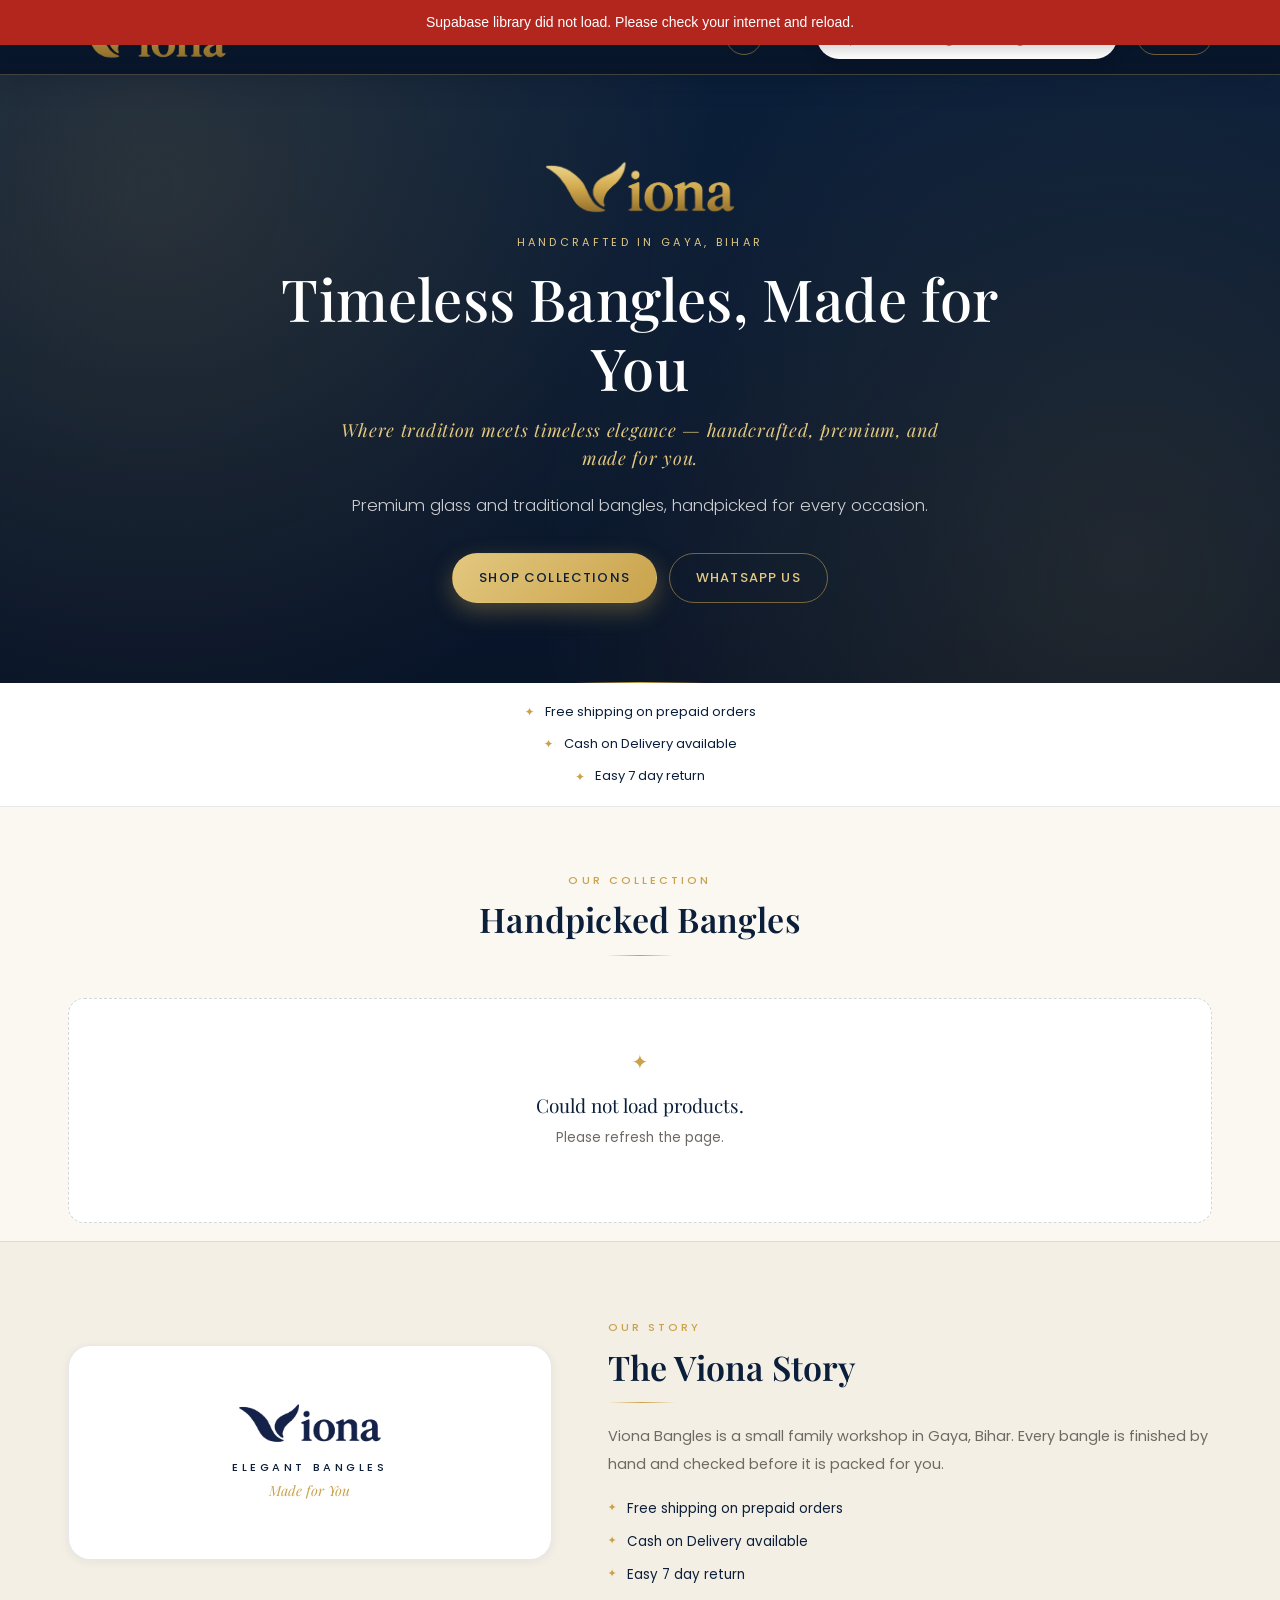
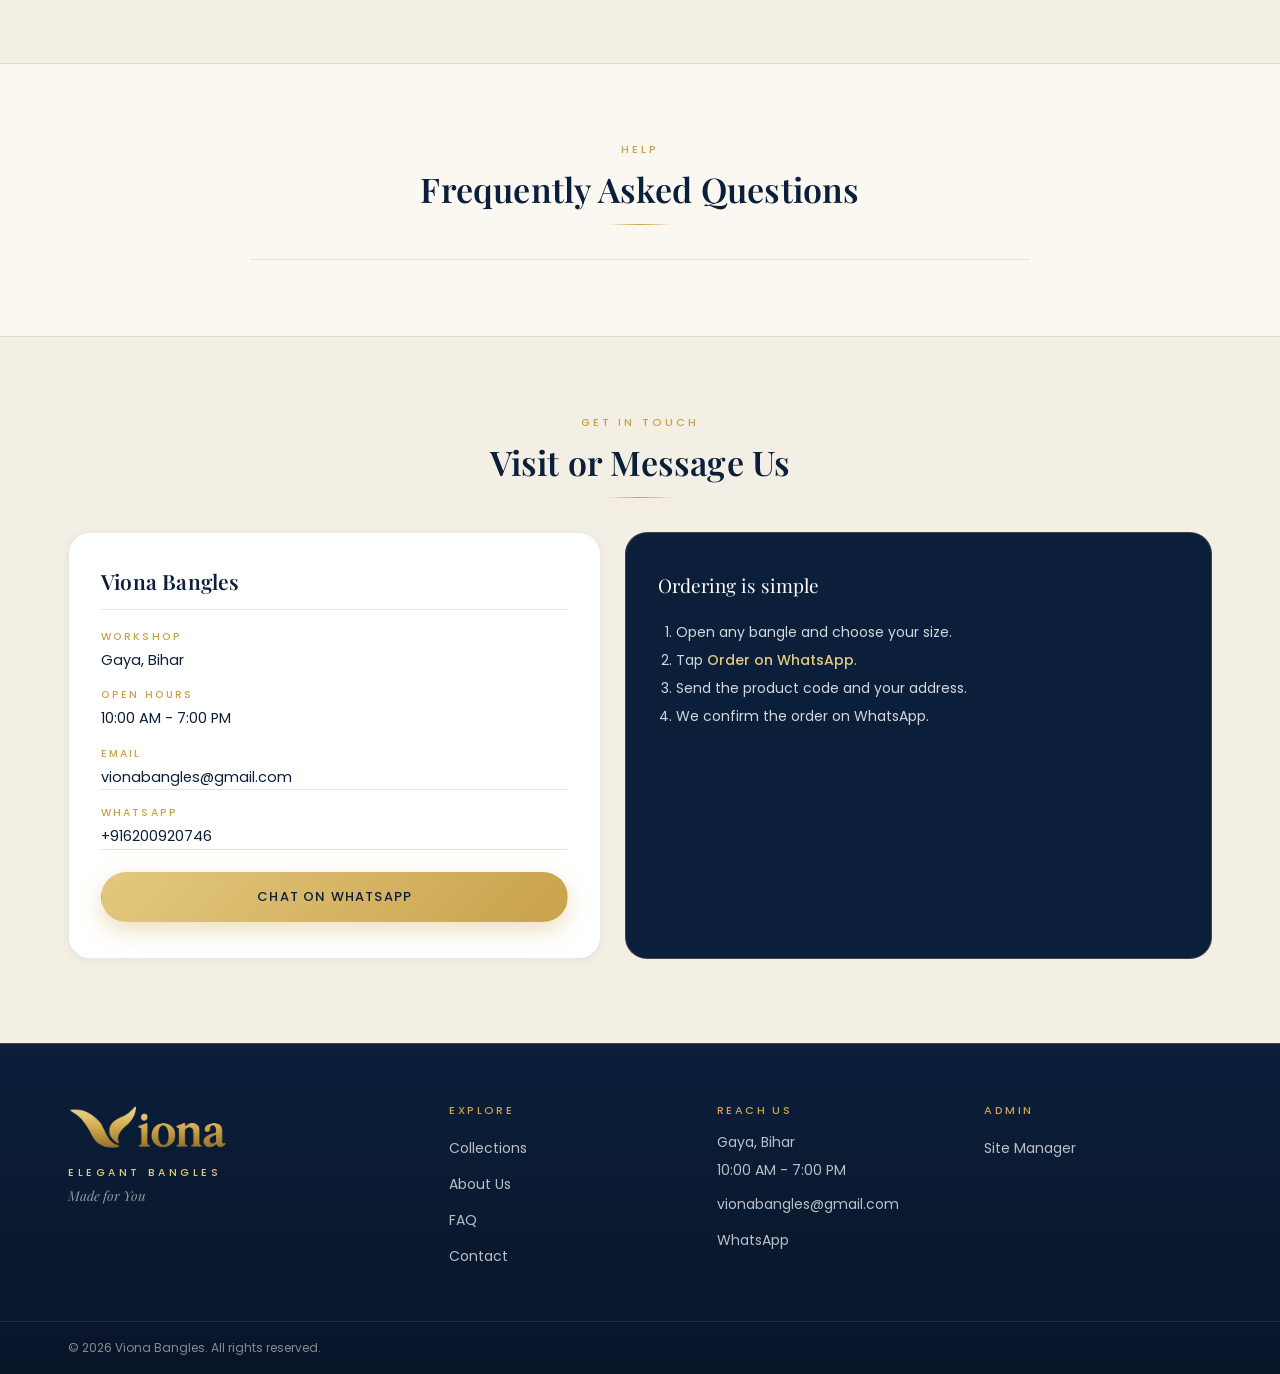
==== commit aa16aa96: "Update index.html" ====
--- a/index.html
+++ b/index.html
@@ -19,16 +19,65 @@
 <!-- Site styles -->
 <link rel="stylesheet" href="css/style.css" />
 
-<!--
-  Layout note (CSS will handle the breakpoints):
-  PHONE + TABLET (<=1023px):
-     Row 1: hamburger LEFT | Viona logo CENTERED | Login/User RIGHT
-     Row 2: full-width search bar
-     Nav row hidden (replaced by the slide-in drawer #mobileMenu)
-  LAPTOP (>=1024px):
-     Logo left | horizontal menu centre | search + login right
-     No hamburger (drawer is unavailable on laptop)
--->
+<!-- Day 11 additions: brand tagline + About section + footer social icons -->
+<style>
+  /* Brand tagline under the hero heading */
+  .brand-tagline {
+    font-family: "Playfair Display", Georgia, serif;
+    font-style: italic;
+    font-size: clamp(14px, 1.8vw, 18px);
+    color: var(--gold-2, #E3C87F);
+    margin: 6px auto 18px;
+    letter-spacing: .04em;
+    max-width: 640px;
+    line-height: 1.55;
+    text-align: center;
+  }
+  @media (max-width: 600px) {
+    .brand-tagline { font-size: 14px; margin-bottom: 16px; padding: 0 8px; }
+  }
+
+  /* About section — preserve line breaks from the admin story text */
+  #aboutText {
+    white-space: pre-line;
+    color: var(--muted, #6E6A63);
+    font-size: 14.5px;
+    line-height: 1.9;
+    margin: 0;
+  }
+
+  /* Footer social icons — round gold buttons, hidden until a URL is set */
+  .footer-social {
+    display: flex;
+    gap: 10px;
+    margin-top: 14px;
+    align-items: center;
+    flex-wrap: wrap;
+  }
+  .footer-social-link {
+    display: inline-flex;
+    align-items: center;
+    justify-content: center;
+    width: 38px;
+    height: 38px;
+    border-radius: 50%;
+    border: 1px solid var(--gold-line, rgba(201,162,75,.55));
+    color: var(--gold-2, #E3C87F);
+    background: transparent;
+    transition: background .2s ease, transform .2s ease, border-color .2s ease;
+  }
+  .footer-social-link:hover {
+    background: rgba(201,162,75,.14);
+    border-color: var(--gold, #C9A24B);
+    transform: translateY(-2px);
+  }
+  .footer-social-link svg {
+    width: 18px;
+    height: 18px;
+    display: block;
+  }
+  .footer-social-link[hidden] { display: none !important; }
+</style>
 </head>
 <body>
 
@@ -44,14 +93,13 @@
 <header class="site-header" id="siteHeader">
   <div class="header-inner" id="headerInner">
 
-    <!-- Hamburger (visible on phone + tablet; hidden on laptop).
-         Left side of the top row. Opens the slide-in drawer. -->
+    <!-- Hamburger (visible on phone + tablet; hidden on laptop) -->
     <button class="hamburger" id="menuToggle" type="button"
             aria-label="Open menu" aria-expanded="false" aria-controls="mobileMenu">
       <span></span><span></span><span></span>
     </button>
 
-    <!-- Brand / logo (centred on phone + tablet) -->
+    <!-- Brand / logo -->
     <a class="brand" href="#top" aria-label="Viona Bangles home">
       <img src="images/logo-gold.png"
            alt="Viona Bangles"
@@ -61,7 +109,7 @@
       <span class="brand-fallback" id="headerLogoFallback" hidden>Viona</span>
     </a>
 
-    <!-- Search bar (own row on phone + tablet, inline on laptop) -->
+    <!-- Search bar -->
     <div class="search-wrap" id="searchWrap">
       <form class="search-form" id="searchForm" role="search" autocomplete="off">
         <span class="search-icon" aria-hidden="true">
@@ -89,13 +137,10 @@
       <div class="search-suggest" id="searchSuggest" role="listbox" hidden></div>
     </div>
 
-    <!-- Account / Login area (right side of the top row) -->
+    <!-- Account / Login area -->
     <div class="account-wrap" id="accountWrap">
-
-      <!-- Logged-out: small Login button -->
       <button type="button" class="login-btn" id="loginBtn">Login</button>
 
-      <!-- Logged-in: avatar + name with a small dropdown -->
       <div class="user-menu" id="userMenu" hidden>
         <button type="button" class="user-menu-btn" id="userMenuBtn"
                 aria-haspopup="true" aria-expanded="false">
@@ -107,11 +152,9 @@
           <button type="button" class="user-dropdown-item" id="logoutBtn">Logout</button>
         </div>
       </div>
-
-    </div>
-
-    <!-- Navigation (LAPTOP ONLY — hidden up to 1023px via CSS).
-         On phone + tablet the same links live inside #mobileMenu. -->
+    </div>
+
+    <!-- Navigation (LAPTOP ONLY) -->
     <nav class="header-nav" id="headerNav" aria-label="Main navigation">
       <a href="#top" class="nav-link">Home</a>
       <a href="#collections" class="nav-link">Collections</a>
@@ -137,9 +180,7 @@
 </header>
 
 <!-- ==========================================================================
-     MOBILE DRAWER (phone + tablet, screen width up to 1023px)
-     Slide-in from the left. Navy background, gold links.
-     Opened by #menuToggle, closed by overlay / close button / link / Escape.
+     MOBILE DRAWER (phone + tablet, up to 1023px)
      ========================================================================== -->
 <div class="menu-overlay" id="menuOverlay" hidden></div>
 
@@ -201,6 +242,11 @@
 
       <p class="hero-label" id="heroLabel">Handcrafted in Gaya, Bihar</p>
       <h1 class="hero-heading" id="heroHeading">Timeless Bangles, Made for You</h1>
+
+      <!-- Brand tagline — filled from brand_settings by js/brand.js.
+           Default text stays if fetch fails so nothing looks broken. -->
+      <p class="brand-tagline" id="brandTagline">Where tradition meets timeless elegance — handcrafted, premium, and made for you.</p>
+
       <p class="hero-text" id="heroText">
         Premium glass and traditional bangles, handpicked for every occasion.
       </p>
@@ -224,7 +270,7 @@
   </section>
 
   <!-- ========================================================================
-       COLLECTIONS — category filter is the strip above; search is in header
+       COLLECTIONS
        ======================================================================== -->
   <section class="collections" id="collections">
     <div class="container">
@@ -246,11 +292,6 @@
         <div class="skeleton-card"></div>
       </div>
 
-      <!-- Empty state — text + reset button are set by JS depending on cause:
-           • No products at all    -> "No products available right now. Please check back soon."
-           • No match (with items) -> "No products found. Try another category or search."
-           • Supabase failed       -> "Could not load products. Please refresh the page."
-           The reset button is hidden when there are no products at all. -->
       <div class="empty-box" id="emptyBox" hidden>
         <div class="empty-mark" aria-hidden="true">✦</div>
         <p class="empty-title" id="emptyTitle">No products found</p>
@@ -262,7 +303,7 @@
   </section>
 
   <!-- ========================================================================
-       ABOUT
+       ABOUT — brand story pulled from public.brand_settings (by js/brand.js)
        ======================================================================== -->
   <section class="about" id="about">
     <div class="container about-inner">
@@ -280,12 +321,9 @@
 
       <div class="about-text">
         <p class="section-label">Our Story</p>
-        <h2 class="section-title" id="aboutHeading">About Viona Bangles</h2>
+        <h2 class="section-title" id="aboutTitle">The Viona Story</h2>
         <div class="gold-rule" aria-hidden="true"></div>
-        <p class="about-paragraph" id="aboutText">
-          Viona Bangles is a small family workshop in Gaya, Bihar. Every bangle is
-          finished by hand and checked before it is packed for you.
-        </p>
+        <p class="about-paragraph" id="aboutText">Viona Bangles is a small family workshop in Gaya, Bihar. Every bangle is finished by hand and checked with care before it is packed for you.</p>
         <ul class="about-points" id="aboutPoints"></ul>
       </div>
 
@@ -375,6 +413,25 @@
       <span class="brand-fallback" id="footerLogoFallback" hidden>Viona</span>
       <p class="footer-tagline">ELEGANT BANGLES</p>
       <p class="footer-sub">Made for You</p>
+
+      <!-- Footer social icons — set by js/brand.js. Hidden when the URL is empty. -->
+      <div class="footer-social" id="footerSocial">
+        <a class="footer-social-link" id="igLink" href="#" target="_blank" rel="noopener"
+           aria-label="Instagram" hidden>
+          <svg viewBox="0 0 24 24" fill="none" stroke="currentColor" stroke-width="1.8"
+               stroke-linecap="round" stroke-linejoin="round" aria-hidden="true">
+            <rect x="3" y="3" width="18" height="18" rx="5" ry="5"></rect>
+            <circle cx="12" cy="12" r="4"></circle>
+            <circle cx="17.5" cy="6.5" r="0.8" fill="currentColor" stroke="none"></circle>
+          </svg>
+        </a>
+        <a class="footer-social-link" id="fbLink" href="#" target="_blank" rel="noopener"
+           aria-label="Facebook" hidden>
+          <svg viewBox="0 0 24 24" fill="currentColor" aria-hidden="true">
+            <path d="M13.5 21v-7.5h2.5l.4-3h-2.9V8.6c0-.9.3-1.5 1.5-1.5h1.6V4.4c-.3 0-1.2-.1-2.3-.1-2.3 0-3.8 1.4-3.8 4v2.2H8v3h2.5V21h3z"/>
+          </svg>
+        </a>
+      </div>
     </div>
 
     <div class="footer-col">
@@ -424,7 +481,6 @@
 
     <div class="modal-body">
 
-      <!-- LEFT: gallery -->
       <div class="modal-gallery">
         <div class="gallery-main">
           <img id="galleryMainImg" src="" alt="" />
@@ -434,7 +490,6 @@
         <div class="gallery-thumbs" id="galleryThumbs"></div>
       </div>
 
-      <!-- RIGHT: info + tabs -->
       <div class="modal-info">
 
         <p class="modal-code" id="modalCode"></p>
@@ -539,127 +594,6 @@
 </div>
 
 <!-- ==========================================================================
-     LOGIN MODAL
-     Contains: login form, signup form, forgot-password form.
-     Required IDs: loginBtn (header), forgotLink, forgotForm, forgotEmail,
-     forgotSendBtn, forgotBackLink, authMessage.
-     ========================================================================== -->
-<div class="auth-modal" id="loginModal" hidden>
-  <div class="auth-backdrop" data-auth-close></div>
-
-  <div class="auth-panel" role="dialog" aria-modal="true" aria-labelledby="loginModalTitle">
-    <button type="button" class="auth-close" id="loginCloseBtn" aria-label="Close login">×</button>
-
-    <div class="auth-brand">Viona</div>
-    <h2 class="auth-title" id="loginModalTitle">Welcome</h2>
-    <p class="auth-sub" id="loginSub">Login or create an account to continue.</p>
-
-    <!-- Shared message area (used by login, signup and forgot flows) -->
-    <p class="auth-message" id="authMessage" role="alert" hidden></p>
-
-    <!-- Google sign-in -->
-    <button type="button" class="auth-google" id="googleLoginBtn">
-      <svg viewBox="0 0 48 48" aria-hidden="true">
-        <path fill="#FFC107" d="M43.6 20.5H42V20H24v8h11.3C33.7 32.9 29.3 36 24 36c-6.6 0-12-5.4-12-12s5.4-12 12-12c3.1 0 5.9 1.2 8 3.1l5.7-5.7C34.1 6.1 29.3 4 24 4 12.9 4 4 12.9 4 24s8.9 20 20 20 20-8.9 20-20c0-1.2-.1-2.4-.4-3.5z"/>
-        <path fill="#FF3D00" d="M6.3 14.7l6.6 4.8C14.7 15.1 19 12 24 12c3.1 0 5.9 1.2 8 3.1l5.7-5.7C34.1 6.1 29.3 4 24 4 16.3 4 9.7 8.3 6.3 14.7z"/>
-        <path fill="#4CAF50" d="M24 44c5.2 0 9.9-2 13.4-5.2l-6.2-5.2C29.2 35.3 26.7 36 24 36c-5.2 0-9.6-3.1-11.3-7.6l-6.5 5C9.5 39.6 16.2 44 24 44z"/>
-        <path fill="#1976D2" d="M43.6 20.5H42V20H24v8h11.3c-.8 2.2-2.2 4.1-4.1 5.5l6.2 5.2C36.9 40.3 44 35 44 24c0-1.2-.1-2.4-.4-3.5z"/>
-      </svg>
-      <span>Continue with Google</span>
-    </button>
-
-    <div class="auth-or"><span>or</span></div>
-
-    <!-- Login form -->
-    <form class="auth-form" id="loginForm" novalidate>
-      <label class="auth-field">
-        <span>Email</span>
-        <input type="email" id="loginEmail" autocomplete="email" required />
-      </label>
-      <label class="auth-field">
-        <span>Password</span>
-        <input type="password" id="loginPassword" autocomplete="current-password" required />
-      </label>
-
-      <!-- Forgot password link — sits right below the password field -->
-      <div class="auth-forgot-row">
-        <button type="button" class="auth-forgot-link" id="forgotLink">Forgot password?</button>
-      </div>
-
-      <button type="submit" class="auth-submit" id="loginSubmitBtn">Login</button>
-
-      <p class="auth-switch">
-        New here?
-        <button type="button" class="auth-switch-link" id="showSignupBtn">Create an account</button>
-      </p>
-    </form>
-
-    <!-- Signup form (hidden by default) -->
-    <form class="auth-form" id="signupForm" hidden novalidate>
-      <label class="auth-field">
-        <span>Full name</span>
-        <input type="text" id="signupName" autocomplete="name" required />
-      </label>
-      <label class="auth-field">
-        <span>Email</span>
-        <input type="email" id="signupEmail" autocomplete="email" required />
-      </label>
-      <label class="auth-field">
-        <span>Password</span>
-        <input type="password" id="signupPassword" autocomplete="new-password" minlength="6" required />
-      </label>
-      <button type="submit" class="auth-submit" id="signupSubmitBtn">Create account</button>
-      <p class="auth-switch">
-        Already have an account?
-        <button type="button" class="auth-switch-link" id="showLoginBtn">Login</button>
-      </p>
-    </form>
-
-    <!-- Forgot password form (hidden by default) -->
-    <form class="auth-form" id="forgotForm" hidden novalidate>
-      <p class="auth-sub">Enter your email and we will send a password reset link.</p>
-      <label class="auth-field">
-        <span>Email</span>
-        <input type="email" id="forgotEmail" autocomplete="email" required />
-      </label>
-      <button type="button" class="auth-submit" id="forgotSendBtn">Send reset link</button>
-      <button type="button" class="auth-back-link" id="forgotBackLink">Back to login</button>
-    </form>
-  </div>
-</div>
-
-<!-- ==========================================================================
-     RESET PASSWORD MODAL — stays hidden by default.
-     Shown after the user clicks the reset link in their email.
-     Required IDs: resetModal, newPassword, confirmPassword, updatePasswordBtn.
-     ========================================================================== -->
-<div class="auth-modal" id="resetModal" hidden>
-  <div class="auth-backdrop" data-auth-close></div>
-
-  <div class="auth-panel" role="dialog" aria-modal="true" aria-labelledby="resetModalTitle">
-    <button type="button" class="auth-close" id="resetCloseBtn" aria-label="Close">×</button>
-
-    <div class="auth-brand">Viona</div>
-    <h2 class="auth-title" id="resetModalTitle">Set a new password</h2>
-    <p class="auth-sub">Choose a new password (at least 6 characters).</p>
-
-    <p class="auth-message" id="resetMessage" role="alert" hidden></p>
-
-    <form class="auth-form" id="resetForm" novalidate>
-      <label class="auth-field">
-        <span>New password</span>
-        <input type="password" id="newPassword" autocomplete="new-password" minlength="6" required />
-      </label>
-      <label class="auth-field">
-        <span>Confirm new password</span>
-        <input type="password" id="confirmPassword" autocomplete="new-password" minlength="6" required />
-      </label>
-      <button type="button" class="auth-submit" id="updatePasswordBtn">Update password</button>
-    </form>
-  </div>
-</div>
-
-<!-- ==========================================================================
      POPUP MESSAGE ROOT (filled by JS only when an active popup exists)
      ========================================================================== -->
 <div id="popupRoot" class="popup-root"></div>
@@ -671,11 +605,14 @@
 
 <!-- ==========================================================================
      SCRIPTS
+     Order matters: supabase CDN -> config -> auth (builds its own modals) ->
+     script (products/reviews) -> brand (About / tagline / social).
      ========================================================================== -->
 <script src="https://cdn.jsdelivr.net/npm/@supabase/supabase-js@2"></script>
 <script src="js/config.js"></script>
 <script src="js/auth.js"></script>
 <script src="js/script.js"></script>
+<script src="js/brand.js"></script>
 
 </body>
 </html>
--- a/css/style.css
+++ b/css/style.css
@@ -4,9 +4,12 @@
    Fonts:   Playfair Display (headings) · Poppins (body)
 
    Breakpoints
-     phone   : 0    – 767px   (default)
-     tablet  : 768  – 1023px
-     laptop  : 1024px and up
+     phone   : 0    – 767px   (default)   hamburger LEFT | logo CENTRE | login RIGHT, search below
+     tablet  : 768  – 1023px              same layout as phone, slightly bigger sizes
+     laptop  : 1024px and up              logo left, menu centre, search + login right, NO hamburger
+
+   Nav links on phone + tablet live inside the slide-in drawer (#mobileMenu).
+   On laptop the horizontal .header-nav is shown and the drawer is unavailable.
    ============================================================================ */
 
 /* ==========================================================================
@@ -247,13 +250,12 @@
 /* ==========================================================================
    6. HEADER
    --------------------------------------------------------------------------
-   PHONE (default):
-     Row 1: login / account — aligned to the RIGHT top corner
-     Row 2: logo CENTERED
-     Row 3: nav links — horizontal scroll row
-     Row 4: full-width search
-   TABLET  (>=768px): logo left | search | login | hamburger
-   LAPTOP  (>=1024px): logo left | menu centre | search | login
+   PHONE / TABLET (default, up to 1023px):
+     Row 1: hamburger LEFT  |  Viona logo CENTRED  |  Login/User RIGHT
+     Row 2: full-width search bar
+     The horizontal .header-nav is hidden (its links live in #mobileMenu).
+   LAPTOP (>=1024px, section 24):
+     brand left | horizontal nav centre | search + login right | no hamburger
    ========================================================================== */
 .site-header{
   position: sticky;
@@ -273,13 +275,11 @@
   display: grid;
   grid-template-columns: 1fr auto 1fr;
   grid-template-areas:
-    "acct  acct  acct"
-    "brand brand brand"
-    "nav   nav   nav"
-    "srch  srch  srch";
+    "menu brand acct"
+    "srch srch  srch";
   align-items: center;
   column-gap: 8px;
-  row-gap: 6px;
+  row-gap: 10px;
 }
 
 /* --- Brand / logo ------------------------------------------------------- */
@@ -309,17 +309,18 @@
 }
 .brand-fallback.navy{ color: var(--navy); }
 
-/* --- Hamburger — hidden on phone and laptop ----------------------------- */
+/* --- Hamburger — visible on phone + tablet, hidden on laptop ------------- */
 .hamburger{
-  display: none;
-  grid-area: auto;
+  grid-area: menu;
+  justify-self: start;
+  display: grid;
+  place-content: center;
+  gap: 5px;
   width: var(--tap);
   height: var(--tap);
   border: 1px solid rgba(201,162,75,.35);
   border-radius: 10px;
   background: transparent;
-  place-content: center;
-  gap: 5px;
   padding: 0;
   transition: background .2s var(--ease), border-color .2s var(--ease);
 }
@@ -329,11 +330,7 @@
   width: 20px; height: 1.8px;
   background: var(--gold-2);
   border-radius: 2px;
-  transition: transform .25s var(--ease), opacity .2s var(--ease);
-}
-.hamburger[aria-expanded="true"] span:nth-child(1){ transform: translateY(6.8px) rotate(45deg); }
-.hamburger[aria-expanded="true"] span:nth-child(2){ opacity: 0; }
-.hamburger[aria-expanded="true"] span:nth-child(3){ transform: translateY(-6.8px) rotate(-45deg); }
+}
 
 /* --- Search bar --------------------------------------------------------- */
 .search-wrap{
@@ -557,20 +554,11 @@
 }
 .user-dropdown-item:hover{ background: var(--ivory-2); }
 
-/* --- Navigation — phone: horizontal scroll row ------------------------- */
+/* --- Horizontal nav — HIDDEN on phone + tablet, shown only on laptop --- */
 .header-nav{
+  display: none;
   grid-area: nav;
-  display: flex;
-  align-items: center;
-  gap: 2px;
-  overflow-x: auto;
-  -webkit-overflow-scrolling: touch;
-  scrollbar-width: none;
-  border-top: 1px solid rgba(201,162,75,.22);
-  border-bottom: 1px solid rgba(201,162,75,.22);
-  padding: 2px 0;
-}
-.header-nav::-webkit-scrollbar{ display: none; }
+}
 
 .nav-link{
   flex: 0 0 auto;
@@ -603,7 +591,132 @@
 .nav-wa:hover{ background: rgba(201,162,75,.16); }
 
 /* ==========================================================================
-   7. CATEGORY STRIP
+   7. MOBILE DRAWER (phone + tablet, up to 1023px)
+   --------------------------------------------------------------------------
+   Slide-in from the left. Navy background, gold links.
+   Open state is toggled by JS: remove `hidden`, add `.is-open` on #mobileMenu,
+   show #menuOverlay. Body scroll is locked via body.no-scroll.
+   ========================================================================== */
+.menu-overlay{
+  position: fixed;
+  inset: 0;
+  z-index: 800;
+  background: rgba(8,14,30,.62);
+  backdrop-filter: blur(2px);
+  -webkit-backdrop-filter: blur(2px);
+  animation: fadeIn .3s var(--ease);
+}
+
+.mobile-menu{
+  position: fixed;
+  top: 0;
+  left: 0;
+  bottom: 0;
+  z-index: 801;
+  width: min(82vw, 340px);
+  background: var(--navy);
+  background-image: linear-gradient(180deg, var(--navy) 0%, var(--navy-2) 100%);
+  color: var(--gold-2);
+  transform: translateX(-100%);
+  transition: transform .3s var(--ease);
+  display: flex;
+  flex-direction: column;
+  padding:
+    calc(18px + var(--safe-t))
+    calc(22px + var(--safe-r))
+    calc(22px + var(--safe-b))
+    calc(22px + var(--safe-l));
+  border-right: 1px solid rgba(201,162,75,.35);
+  box-shadow: 12px 0 40px rgba(0,0,0,.35);
+  overflow-y: auto;
+  -webkit-overflow-scrolling: touch;
+  overscroll-behavior: contain;
+}
+.mobile-menu.is-open{ transform: translateX(0); }
+
+.mobile-menu-close{
+  position: absolute;
+  top: calc(12px + var(--safe-t));
+  right: 12px;
+  width: var(--tap);
+  height: var(--tap);
+  border-radius: 50%;
+  border: 1px solid rgba(201,162,75,.4);
+  background: transparent;
+  color: var(--gold-2);
+  display: grid;
+  place-items: center;
+  padding: 0;
+  transition: background .2s var(--ease);
+}
+.mobile-menu-close svg{ width: 18px; height: 18px; }
+.mobile-menu-close:hover{ background: rgba(201,162,75,.16); }
+
+.mobile-menu-brand{
+  font-family: var(--font-head);
+  font-size: 24px;
+  font-weight: 700;
+  color: var(--gold);
+  letter-spacing: .5px;
+  margin: 4px 0 28px;
+  padding-right: 44px;
+  line-height: 1.2;
+}
+
+.mobile-menu-nav{
+  display: flex;
+  flex-direction: column;
+  border-top: 1px solid rgba(201,162,75,.25);
+  margin-bottom: 24px;
+}
+
+.mobile-menu-link{
+  display: block;
+  padding: 16px 4px;
+  border-bottom: 1px solid rgba(201,162,75,.22);
+  color: rgba(255,255,255,.92);
+  font-size: 14px;
+  letter-spacing: .14em;
+  text-transform: uppercase;
+  font-weight: 500;
+  min-height: var(--tap);
+  transition: color .2s var(--ease), padding-left .2s var(--ease);
+}
+.mobile-menu-link:hover,
+.mobile-menu-link:focus-visible{
+  color: var(--gold-2);
+  padding-left: 10px;
+}
+
+.mobile-menu-wa{
+  display: inline-flex;
+  align-items: center;
+  justify-content: center;
+  gap: 10px;
+  margin-top: auto;
+  padding: 14px 20px;
+  min-height: var(--tap);
+  background: var(--wa);
+  color: #fff;
+  border-radius: var(--r-pill);
+  font-size: 13px;
+  font-weight: 600;
+  letter-spacing: .06em;
+  text-transform: uppercase;
+  box-shadow: 0 8px 22px rgba(37,211,102,.32);
+  transition: background .2s var(--ease), transform .2s var(--ease);
+}
+.mobile-menu-wa:hover{ background: var(--wa-dark); transform: translateY(-1px); }
+.mobile-menu-wa svg{ width: 18px; height: 18px; }
+
+/* Drawer is never available on laptop */
+@media (min-width: 1024px){
+  .menu-overlay,
+  .mobile-menu{ display: none !important; }
+}
+
+/* ==========================================================================
+   8. CATEGORY STRIP
    ========================================================================== */
 .category-strip{
   background: var(--white);
@@ -642,7 +755,7 @@
 .cat-chip.is-active{ color: var(--navy); border-bottom-color: var(--gold); font-weight: 600; }
 
 /* ==========================================================================
-   8. BANNER CAROUSEL
+   9. BANNER CAROUSEL
    ========================================================================== */
 .banner-section{ background: var(--ivory); padding: 18px 0 4px; }
 
@@ -745,7 +858,7 @@
 .banner-dot.is-active{ width: 22px; border-radius: var(--r-pill); background: var(--gold); }
 
 /* ==========================================================================
-   9. HERO
+   10. HERO
    ========================================================================== */
 .hero{
   position: relative;
@@ -802,7 +915,7 @@
 }
 
 /* ==========================================================================
-   10. TRUST POINTS
+   11. TRUST POINTS
    ========================================================================== */
 .trust{
   background: var(--white);
@@ -828,7 +941,7 @@
 .trust-mark{ color: var(--gold); font-size: 12px; line-height: 1; }
 
 /* ==========================================================================
-   11. COLLECTIONS + PRODUCT GRID
+   12. COLLECTIONS + PRODUCT GRID
    ========================================================================== */
 .collections{ padding: 44px 0 10px; background: var(--ivory); }
 
@@ -1012,7 +1125,7 @@
 .empty-text{ font-size: 13.5px; color: var(--muted); margin: 0 0 20px; }
 
 /* ==========================================================================
-   12. STARS
+   13. STARS
    ========================================================================== */
 .stars{
   display: inline-flex;
@@ -1027,7 +1140,7 @@
 .stars-xl{ font-size: 22px; }
 
 /* ==========================================================================
-   13. ABOUT
+   14. ABOUT
    ========================================================================== */
 .about{
   background: var(--ivory-2);
@@ -1088,7 +1201,7 @@
 }
 
 /* ==========================================================================
-   14. FAQ
+   15. FAQ
    ========================================================================== */
 .faq{ padding: 48px 0; background: var(--ivory); }
 .faq-list{ max-width: 780px; margin: 0 auto; border-top: 1px solid var(--line); }
@@ -1132,7 +1245,7 @@
 .faq-a-inner p:last-child{ margin-bottom: 0; }
 
 /* ==========================================================================
-   15. CONTACT
+   16. CONTACT
    ========================================================================== */
 .contact{
   padding: 48px 0 56px;
@@ -1214,7 +1327,7 @@
 .social-link:hover{ background: rgba(201,162,75,.14); }
 
 /* ==========================================================================
-   16. FOOTER
+   17. FOOTER
    ========================================================================== */
 .site-footer{
   background: var(--navy);
@@ -1278,7 +1391,7 @@
 .footer-bottom p{ margin: 0; }
 
 /* ==========================================================================
-   17. PRODUCT MODAL
+   18. PRODUCT MODAL
    ========================================================================== */
 .modal{
   position: fixed;
@@ -1515,7 +1628,7 @@
 .detail-val{ color: var(--navy); text-align: right; }
 
 /* ==========================================================================
-   18. REVIEWS
+   19. REVIEWS
    ========================================================================== */
 .user-chip{
   display: flex;
@@ -1817,7 +1930,7 @@
 }
 
 /* ==========================================================================
-   19. LIGHTBOX
+   20. LIGHTBOX
    ========================================================================== */
 .lightbox{ position: fixed; inset: 0; z-index: 1200; display: grid; place-items: center; }
 .lightbox-backdrop{
@@ -1881,7 +1994,7 @@
 }
 
 /* ==========================================================================
-   20. POPUP
+   21. POPUP
    ========================================================================== */
 .popup-root{ position: relative; z-index: 1100; }
 
@@ -1965,7 +2078,7 @@
 .popup-close:hover{ background: rgba(0,0,0,.42); }
 
 /* ==========================================================================
-   21. TOAST
+   22. TOAST
    ========================================================================== */
 .toast{
   position: fixed;
@@ -1990,7 +2103,7 @@
 .toast.is-visible{ opacity: 1; transform: translateX(-50%) translateY(0); }
 
 /* ==========================================================================
-   22. AUTH MODALS (login / signup / forgot / reset password)
+   23. AUTH MODALS (login / signup / forgot / reset password)
    ========================================================================== */
 .auth-modal{
   position: fixed;
@@ -2239,78 +2352,29 @@
 .auth-switch-link:hover{ color: var(--gold); }
 
 /* ==========================================================================
-   23. TABLET — 768px and up
-   Header: logo left | search | login | hamburger
-   ========================================================================== */
-@media (min-width: 768px){
+   24. TABLET — 768px and up (up to 1023px)
+   Same layout as phone; only spacing + sizes grow.
+   Nav stays hidden, hamburger stays visible, drawer remains available.
+   ========================================================================== */
+@media (min-width: 768px) and (max-width: 1023px){
   :root{ --gutter: 22px; --header-pad: 12px; }
 
   .header-inner{
-    display: flex;
-    flex-wrap: wrap;
-    align-items: center;
-    gap: 12px;
-    grid-template-columns: none;
-    grid-template-areas: none;
+    grid-template-columns: 1fr auto 1fr;
+    grid-template-areas:
+      "menu brand acct"
+      "srch srch  srch";
+    column-gap: 12px;
+    row-gap: 10px;
     padding: var(--header-pad) var(--gutter);
   }
-
-  .brand{
-    order: 1;
-    justify-self: auto;
-  }
-  .header-logo{ height: 42px; }
-
-  .search-wrap{
-    order: 2;
-    flex: 1 1 auto;
-    min-width: 180px;
-  }
+  .header-logo{ height: 44px; }
+  .hamburger{ width: 46px; height: 46px; }
+
   .search-form{ height: 46px; padding: 0 14px; }
   .search-input{ font-size: 15px; }
 
-  .account-wrap{
-    order: 3;
-    margin-left: auto;
-    justify-self: auto;
-  }
   .login-btn{ padding: 8px 18px; min-height: 38px; }
-
-  .hamburger{
-    order: 4;
-    display: grid;
-    margin-left: 0;
-  }
-
-  /* Nav collapsed — slides down as full-width panel when .is-open */
-  .header-nav{
-    order: 5;
-    flex: 1 1 100%;
-    display: none;
-    flex-direction: column;
-    gap: 0;
-    max-height: 0;
-    overflow: hidden;
-    border-top: 0;
-    border-bottom: 0;
-    padding-top: 10px;
-    margin-top: 4px;
-    transition: max-height .28s var(--ease);
-  }
-  .header-nav.is-open{
-    display: flex;
-    max-height: 480px;
-    border-top: 1px solid rgba(201,162,75,.25);
-  }
-  .nav-link{
-    padding: 14px 4px;
-    border-bottom: 1px solid rgba(255,255,255,.06);
-    justify-content: flex-start;
-  }
-  .nav-wa{
-    margin: 12px 0 0 0;
-    width: 40px; height: 40px;
-  }
 
   /* Grids */
   .product-grid{ grid-template-columns: repeat(3, minmax(0,1fr)); gap: 18px; }
@@ -2331,23 +2395,26 @@
 }
 
 /* ==========================================================================
-   24. LAPTOP — 1024px and up
-   Header: logo left | menu centre | search + login right
+   25. LAPTOP — 1024px and up
+   Header: logo left | horizontal menu centre | search + login right
+   No hamburger. Drawer is unavailable (see rule at section 7).
    ========================================================================== */
 @media (min-width: 1024px){
   :root{ --gutter: 28px; --header-pad: 14px; }
   html{ scroll-padding-top: 120px; }
 
   .header-inner{
+    display: flex;
     flex-wrap: nowrap;
+    align-items: center;
     gap: 20px;
     padding: 14px var(--gutter);
   }
 
-  .brand{ order: 1; }
+  .brand{ order: 1; justify-self: auto; }
   .header-logo{ height: 46px; }
 
-  /* Nav inline, centred between brand and search */
+  /* Horizontal nav inline, centred between brand and search */
   .header-nav{
     order: 2;
     flex: 1 1 auto;
@@ -2358,10 +2425,7 @@
     gap: 22px;
     padding: 0;
     border: 0;
-    max-height: none;
-    overflow: visible;
     margin: 0;
-    transition: none;
   }
   .nav-link{
     padding: 6px 0;
@@ -2392,8 +2456,9 @@
   .search-form{ height: 44px; padding: 0 16px; }
   .search-input{ font-size: 14.5px; }
 
-  .account-wrap{ order: 4; margin-left: 0; }
-
+  .account-wrap{ order: 4; justify-self: auto; }
+
+  /* Hamburger is not shown on laptop */
   .hamburger{ display: none; }
 
   /* Grids */
@@ -2453,14 +2518,14 @@
 }
 
 /* ==========================================================================
-   25. LARGE DESKTOP — 1200px and up
+   26. LARGE DESKTOP — 1200px and up
    ========================================================================== */
 @media (min-width: 1200px){
   .banner-slide{ min-height: 420px; }
 }
 
 /* ==========================================================================
-   26. REDUCED MOTION
+   27. REDUCED MOTION
    ========================================================================== */
 @media (prefers-reduced-motion: reduce){
   *,*::before,*::after{
@@ -2472,10 +2537,12 @@
 }
 
 /* ==========================================================================
-   27. PRINT
+   28. PRINT
    ========================================================================== */
 @media print{
   .site-header,
+  .menu-overlay,
+  .mobile-menu,
   .offer-strip-root,
   .banner-section,
   .hero,
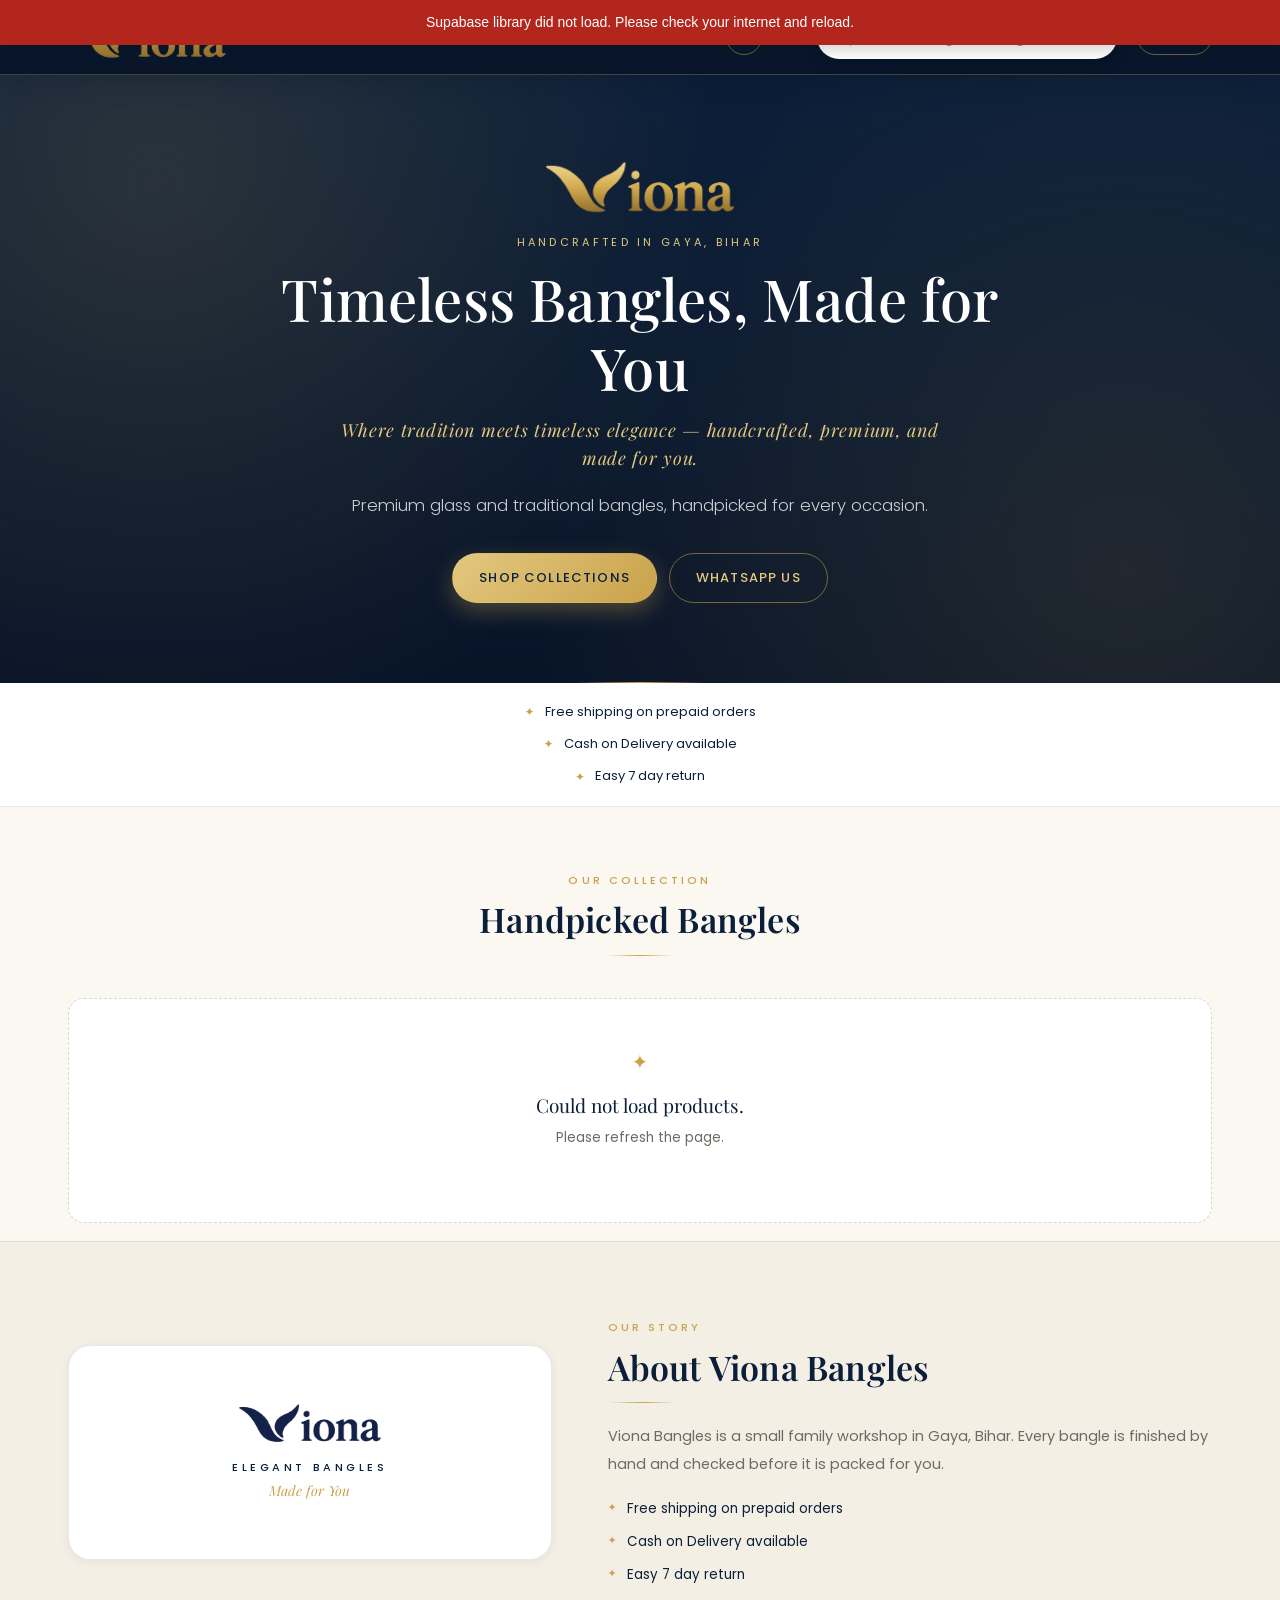
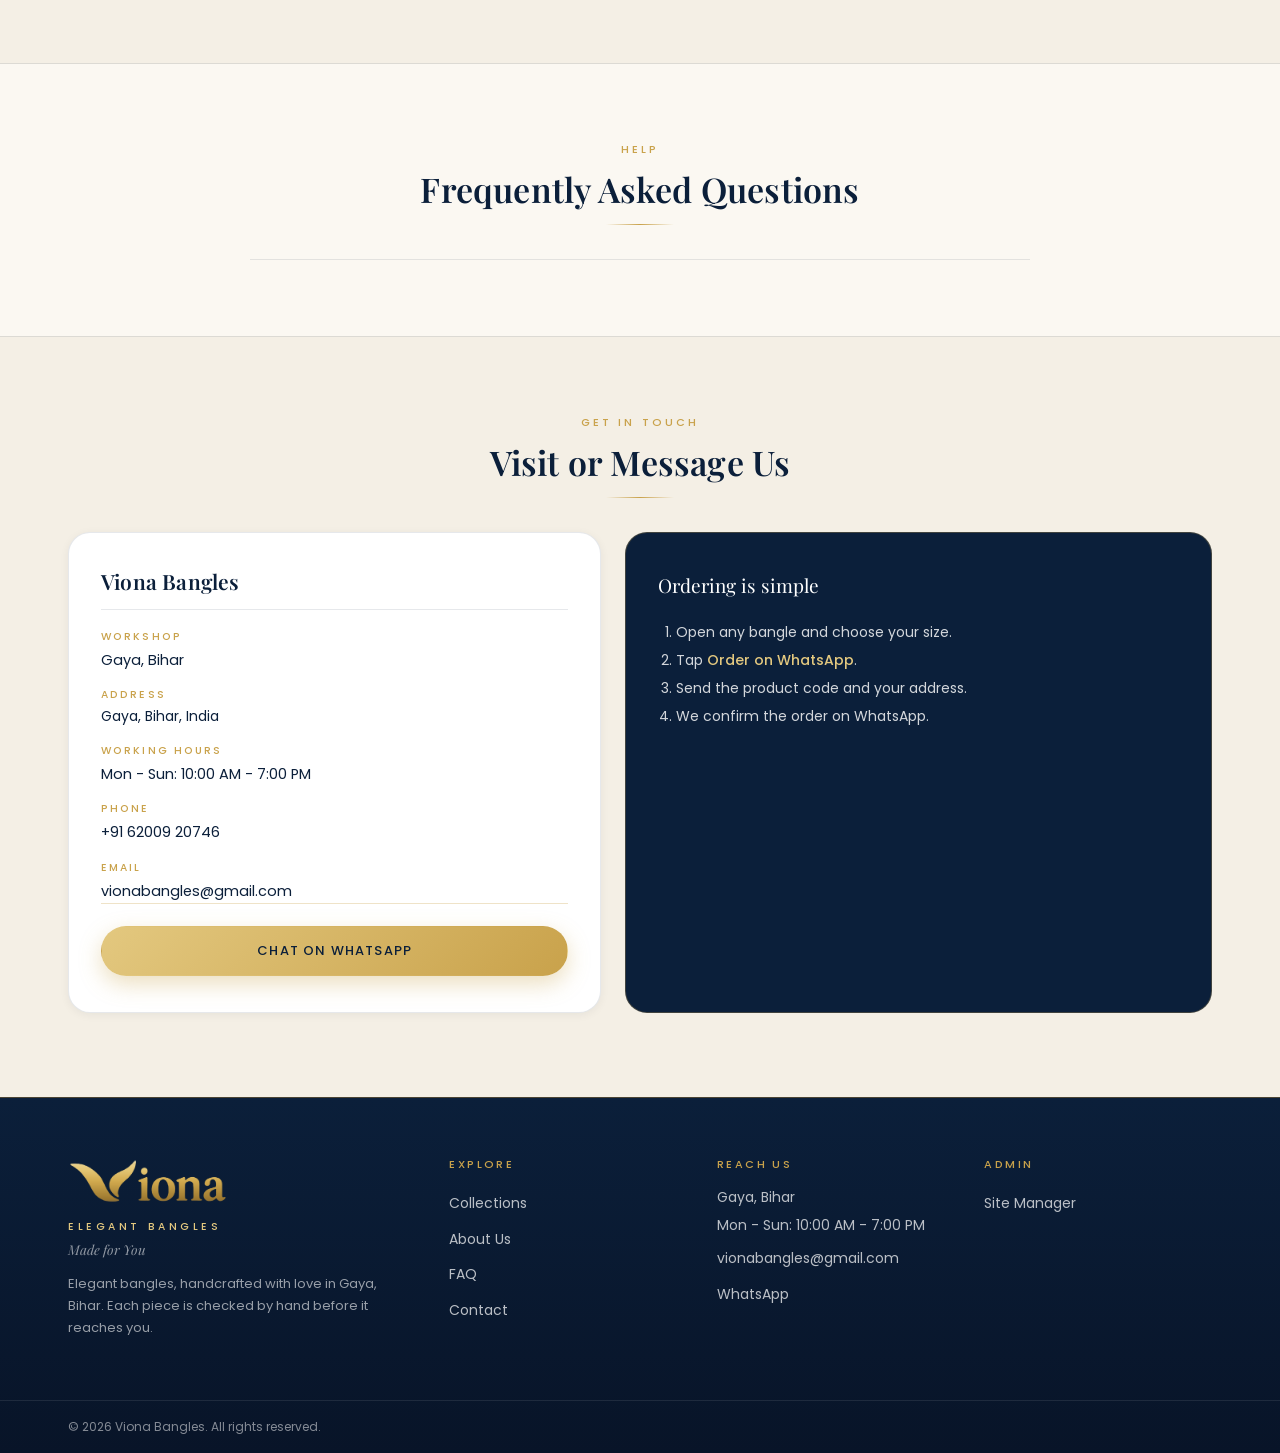
==== commit 7e9cf83f: "Update index.html" ====
--- a/index.html
+++ b/index.html
@@ -2,26 +2,25 @@
 <html lang="en">
 <head>
 <meta charset="utf-8" />
-<meta name="viewport" content="width=device-width, initial-scale=1" />
+<meta name="viewport" content="width=device-width, initial-scale=1, viewport-fit=cover" />
 <title>Viona Bangles — Premium Handcrafted Bangles from Gaya, Bihar</title>
 <meta name="description" content="Viona Bangles — premium handcrafted glass and traditional bangles from Gaya, Bihar. Timeless designs, handpicked for every occasion." />
 <meta name="theme-color" content="#0B1F3A" />
 
-<!-- Favicon -->
 <link rel="icon" type="image/png" href="images/favicon.png" />
 <link rel="apple-touch-icon" href="images/favicon.png" />
 
-<!-- Google Fonts: Playfair Display (headings) + Poppins (body) -->
 <link rel="preconnect" href="https://fonts.googleapis.com" />
 <link rel="preconnect" href="https://fonts.gstatic.com" crossorigin />
 <link href="https://fonts.googleapis.com/css2?family=Playfair+Display:ital,wght@0,400;0,500;0,600;0,700;1,400;1,500&family=Poppins:wght@300;400;500;600&display=swap" rel="stylesheet" />
 
-<!-- Site styles -->
 <link rel="stylesheet" href="css/style.css" />
 
-<!-- Day 11 additions: brand tagline + About section + footer social icons -->
+<!-- ==========================================================================
+     DAY 12 additions (all injected here so css/style.css stays untouched)
+     ========================================================================== -->
 <style>
-  /* Brand tagline under the hero heading */
+  /* Brand tagline under the hero heading — filled by [data-content="tagline"] */
   .brand-tagline {
     font-family: "Playfair Display", Georgia, serif;
     font-style: italic;
@@ -37,16 +36,28 @@
     .brand-tagline { font-size: 14px; margin-bottom: 16px; padding: 0 8px; }
   }
 
-  /* About section — preserve line breaks from the admin story text */
-  #aboutText {
+  /* Multi-line text (textarea fields from site_content) */
+  #aboutText,
+  #heroText,
+  #footerText,
+  #contactAddressText {
     white-space: pre-line;
-    color: var(--muted, #6E6A63);
-    font-size: 14.5px;
-    line-height: 1.9;
-    margin: 0;
-  }
-
-  /* Footer social icons — round gold buttons, hidden until a URL is set */
+  }
+
+  /* Footer tagline / blurb text */
+  #footerText {
+    font-size: 13px;
+    color: rgba(255,255,255,.58);
+    line-height: 1.7;
+    margin: 12px 0;
+    max-width: 340px;
+    text-align: left;
+  }
+  @media (max-width: 1023px) {
+    #footerText { max-width: 100%; }
+  }
+
+  /* Round gold social icons in the footer */
   .footer-social {
     display: flex;
     gap: 10px;
@@ -71,19 +82,21 @@
     border-color: var(--gold, #C9A24B);
     transform: translateY(-2px);
   }
-  .footer-social-link svg {
-    width: 18px;
-    height: 18px;
-    display: block;
-  }
+  .footer-social-link svg { width: 18px; height: 18px; display: block; }
   .footer-social-link[hidden] { display: none !important; }
+
+  /* Contact card: keep the address paragraph tidy */
+  #contactAddressText {
+    font-size: 14px;
+    color: var(--navy, #0B1F3A);
+    line-height: 1.55;
+  }
 </style>
 </head>
 <body>
 
 <!-- ==========================================================================
-     OFFER STRIP (thin announcement bar above the header).
-     Filled by js/script.js. Stays hidden and takes zero space when empty.
+     OFFER STRIP (announcement bar — hidden when empty)
      ========================================================================== -->
 <div id="offerStripRoot" class="offer-strip-root" aria-live="polite"></div>
 
@@ -93,13 +106,11 @@
 <header class="site-header" id="siteHeader">
   <div class="header-inner" id="headerInner">
 
-    <!-- Hamburger (visible on phone + tablet; hidden on laptop) -->
     <button class="hamburger" id="menuToggle" type="button"
             aria-label="Open menu" aria-expanded="false" aria-controls="mobileMenu">
       <span></span><span></span><span></span>
     </button>
 
-    <!-- Brand / logo -->
     <a class="brand" href="#top" aria-label="Viona Bangles home">
       <img src="images/logo-gold.png"
            alt="Viona Bangles"
@@ -109,7 +120,6 @@
       <span class="brand-fallback" id="headerLogoFallback" hidden>Viona</span>
     </a>
 
-    <!-- Search bar -->
     <div class="search-wrap" id="searchWrap">
       <form class="search-form" id="searchForm" role="search" autocomplete="off">
         <span class="search-icon" aria-hidden="true">
@@ -119,9 +129,11 @@
             <line x1="16.5" y1="16.5" x2="21" y2="21"></line>
           </svg>
         </span>
+        <!-- Search placeholder is editable via site_content.search_placeholder -->
         <input type="text"
                id="searchInput"
                class="search-input"
+               data-content="search_placeholder"
                placeholder="Search bangles, categories…"
                aria-label="Search bangles"
                aria-autocomplete="list"
@@ -137,7 +149,6 @@
       <div class="search-suggest" id="searchSuggest" role="listbox" hidden></div>
     </div>
 
-    <!-- Account / Login area -->
     <div class="account-wrap" id="accountWrap">
       <button type="button" class="login-btn" id="loginBtn">Login</button>
 
@@ -154,13 +165,12 @@
       </div>
     </div>
 
-    <!-- Navigation (LAPTOP ONLY) -->
     <nav class="header-nav" id="headerNav" aria-label="Main navigation">
-      <a href="#top" class="nav-link">Home</a>
-      <a href="#collections" class="nav-link">Collections</a>
-      <a href="#about" class="nav-link">About Us</a>
-      <a href="#contact" class="nav-link">Contact Us</a>
-      <a href="#faq" class="nav-link">FAQ</a>
+      <a href="#top"         class="nav-link" data-content="nav_home">Home</a>
+      <a href="#collections" class="nav-link" data-content="nav_collections">Collections</a>
+      <a href="#about"       class="nav-link" data-content="nav_about">About Us</a>
+      <a href="#contact"     class="nav-link" data-content="nav_contact">Contact Us</a>
+      <a href="#faq"         class="nav-link" data-content="nav_faq">FAQ</a>
       <a class="nav-wa" id="headerWhatsApp"
          href="https://wa.me/916200920746" target="_blank" rel="noopener"
          aria-label="Chat on WhatsApp">
@@ -172,7 +182,6 @@
 
   </div>
 
-  <!-- Category strip (built by JS) -->
   <div class="category-strip" id="categoryStrip" hidden>
     <div class="category-strip-inner" id="categoryStripInner" role="tablist"
          aria-label="Product categories"></div>
@@ -180,7 +189,7 @@
 </header>
 
 <!-- ==========================================================================
-     MOBILE DRAWER (phone + tablet, up to 1023px)
+     MOBILE DRAWER
      ========================================================================== -->
 <div class="menu-overlay" id="menuOverlay" hidden></div>
 
@@ -196,11 +205,11 @@
   <div class="mobile-menu-brand">Viona Bangles</div>
 
   <nav class="mobile-menu-nav" aria-label="Mobile navigation">
-    <a href="#top"         class="mobile-menu-link" data-menu-link>Home</a>
-    <a href="#collections" class="mobile-menu-link" data-menu-link>Collections</a>
-    <a href="#about"       class="mobile-menu-link" data-menu-link>About Us</a>
-    <a href="#contact"     class="mobile-menu-link" data-menu-link>Contact Us</a>
-    <a href="#faq"         class="mobile-menu-link" data-menu-link>FAQ</a>
+    <a href="#top"         class="mobile-menu-link" data-menu-link data-content="nav_home">Home</a>
+    <a href="#collections" class="mobile-menu-link" data-menu-link data-content="nav_collections">Collections</a>
+    <a href="#about"       class="mobile-menu-link" data-menu-link data-content="nav_about">About Us</a>
+    <a href="#contact"     class="mobile-menu-link" data-menu-link data-content="nav_contact">Contact Us</a>
+    <a href="#faq"         class="mobile-menu-link" data-menu-link data-content="nav_faq">FAQ</a>
   </nav>
 
   <a class="mobile-menu-wa" id="mobileMenuWhatsApp"
@@ -241,18 +250,20 @@
       <span class="brand-fallback hero-fallback" id="heroLogoFallback" hidden>Viona</span>
 
       <p class="hero-label" id="heroLabel">Handcrafted in Gaya, Bihar</p>
-      <h1 class="hero-heading" id="heroHeading">Timeless Bangles, Made for You</h1>
-
-      <!-- Brand tagline — filled from brand_settings by js/brand.js.
-           Default text stays if fetch fails so nothing looks broken. -->
-      <p class="brand-tagline" id="brandTagline">Where tradition meets timeless elegance — handcrafted, premium, and made for you.</p>
-
-      <p class="hero-text" id="heroText">
-        Premium glass and traditional bangles, handpicked for every occasion.
+
+      <!-- Editable title from site_content.hero_title -->
+      <h1 class="hero-heading" id="heroHeading" data-content="hero_title">Timeless Bangles, Made for You</h1>
+
+      <!-- Editable tagline from site_content.tagline -->
+      <p class="brand-tagline" id="brandTagline" data-content="tagline">Where tradition meets timeless elegance — handcrafted, premium, and made for you.</p>
+
+      <!-- Editable subtitle from site_content.hero_subtitle (textarea) -->
+      <p class="hero-text" id="heroText" data-content="hero_subtitle">
+        Premium handcrafted glass and traditional bangles, handpicked for every occasion.
       </p>
 
       <div class="hero-actions">
-        <a href="#collections" class="btn btn-gold">Shop Collections</a>
+        <a href="#collections" class="btn btn-gold" data-content="hero_button">Shop Collections</a>
         <a href="https://wa.me/916200920746" id="heroWhatsApp" class="btn btn-outline"
            target="_blank" rel="noopener">WhatsApp Us</a>
       </div>
@@ -261,7 +272,7 @@
   </section>
 
   <!-- ========================================================================
-       TRUST POINTS (hidden when empty)
+       TRUST POINTS (hidden when empty — filled by js/script.js)
        ======================================================================== -->
   <section class="trust" id="trustSection" hidden>
     <div class="container">
@@ -276,8 +287,8 @@
     <div class="container">
 
       <header class="section-head">
-        <p class="section-label">Our Collection</p>
-        <h2 class="section-title">Handpicked Bangles</h2>
+        <p class="section-label" data-content="collections_subtitle">Our Collection</p>
+        <h2 class="section-title" data-content="collections_title">Handpicked Bangles</h2>
         <div class="gold-rule" aria-hidden="true"></div>
       </header>
 
@@ -303,7 +314,7 @@
   </section>
 
   <!-- ========================================================================
-       ABOUT — brand story pulled from public.brand_settings (by js/brand.js)
+       ABOUT — brand story (site_content.about_title / about_text)
        ======================================================================== -->
   <section class="about" id="about">
     <div class="container about-inner">
@@ -321,9 +332,9 @@
 
       <div class="about-text">
         <p class="section-label">Our Story</p>
-        <h2 class="section-title" id="aboutTitle">The Viona Story</h2>
+        <h2 class="section-title" id="aboutHeading" data-content="about_title">The Viona Story</h2>
         <div class="gold-rule" aria-hidden="true"></div>
-        <p class="about-paragraph" id="aboutText">Viona Bangles is a small family workshop in Gaya, Bihar. Every bangle is finished by hand and checked with care before it is packed for you.</p>
+        <p class="about-paragraph" id="aboutText" data-content="about_text">Viona Bangles is a small family workshop in Gaya, Bihar. Every bangle is finished by hand and checked with care before it is packed for you.</p>
         <ul class="about-points" id="aboutPoints"></ul>
       </div>
 
@@ -345,13 +356,13 @@
   </section>
 
   <!-- ========================================================================
-       CONTACT
+       CONTACT — all key fields editable from site_content
        ======================================================================== -->
   <section class="contact" id="contact">
     <div class="container">
       <header class="section-head">
         <p class="section-label">Get in touch</p>
-        <h2 class="section-title">Visit or Message Us</h2>
+        <h2 class="section-title" data-content="contact_title">Visit or Message Us</h2>
         <div class="gold-rule" aria-hidden="true"></div>
       </header>
 
@@ -362,19 +373,23 @@
           <ul class="contact-list">
             <li>
               <span class="contact-label">Workshop</span>
-              <span id="contactCity">Gaya, Bihar</span>
+              <span id="contactCityText" data-content="contact_city">Gaya, Bihar</span>
             </li>
             <li>
-              <span class="contact-label">Open Hours</span>
-              <span id="contactHours">10:00 AM - 7:00 PM</span>
+              <span class="contact-label">Address</span>
+              <span id="contactAddressText" data-content="contact_address">Gaya, Bihar, India</span>
+            </li>
+            <li>
+              <span class="contact-label">Working Hours</span>
+              <span id="contactHoursText" data-content="working_hours">Mon - Sun: 10:00 AM - 7:00 PM</span>
+            </li>
+            <li>
+              <span class="contact-label">Phone</span>
+              <span id="contactPhoneText" data-content="contact_phone">+91 62009 20746</span>
             </li>
             <li>
               <span class="contact-label">Email</span>
               <a id="contactEmail" href="mailto:vionabangles@gmail.com">vionabangles@gmail.com</a>
-            </li>
-            <li>
-              <span class="contact-label">WhatsApp</span>
-              <a id="contactPhone" href="https://wa.me/916200920746" target="_blank" rel="noopener">+91 62009 20746</a>
             </li>
           </ul>
           <a class="btn btn-gold btn-block" id="contactWhatsApp"
@@ -414,10 +429,13 @@
       <p class="footer-tagline">ELEGANT BANGLES</p>
       <p class="footer-sub">Made for You</p>
 
-      <!-- Footer social icons — set by js/brand.js. Hidden when the URL is empty. -->
+      <!-- Editable footer blurb (site_content.footer_text) -->
+      <p class="footer-text" id="footerText" data-content="footer_text">Elegant bangles, handcrafted with love in Gaya, Bihar. Each piece is checked by hand before it reaches you.</p>
+
+      <!-- Social links — hidden until a URL exists in site_content -->
       <div class="footer-social" id="footerSocial">
         <a class="footer-social-link" id="igLink" href="#" target="_blank" rel="noopener"
-           aria-label="Instagram" hidden>
+           aria-label="Instagram" data-content-href="instagram_url" hidden>
           <svg viewBox="0 0 24 24" fill="none" stroke="currentColor" stroke-width="1.8"
                stroke-linecap="round" stroke-linejoin="round" aria-hidden="true">
             <rect x="3" y="3" width="18" height="18" rx="5" ry="5"></rect>
@@ -426,7 +444,7 @@
           </svg>
         </a>
         <a class="footer-social-link" id="fbLink" href="#" target="_blank" rel="noopener"
-           aria-label="Facebook" hidden>
+           aria-label="Facebook" data-content-href="facebook_url" hidden>
           <svg viewBox="0 0 24 24" fill="currentColor" aria-hidden="true">
             <path d="M13.5 21v-7.5h2.5l.4-3h-2.9V8.6c0-.9.3-1.5 1.5-1.5h1.6V4.4c-.3 0-1.2-.1-2.3-.1-2.3 0-3.8 1.4-3.8 4v2.2H8v3h2.5V21h3z"/>
           </svg>
@@ -436,16 +454,16 @@
 
     <div class="footer-col">
       <h4 class="footer-heading">Explore</h4>
-      <a href="#collections" class="footer-link">Collections</a>
-      <a href="#about" class="footer-link">About Us</a>
-      <a href="#faq" class="footer-link">FAQ</a>
-      <a href="#contact" class="footer-link">Contact</a>
+      <a href="#collections" class="footer-link" data-content="nav_collections">Collections</a>
+      <a href="#about" class="footer-link" data-content="nav_about">About Us</a>
+      <a href="#faq" class="footer-link" data-content="nav_faq">FAQ</a>
+      <a href="#contact" class="footer-link" data-content="nav_contact">Contact</a>
     </div>
 
     <div class="footer-col">
       <h4 class="footer-heading">Reach Us</h4>
-      <p class="footer-line" id="footerCity">Gaya, Bihar</p>
-      <p class="footer-line" id="footerHours">10:00 AM - 7:00 PM</p>
+      <p class="footer-line" id="footerCityText" data-content="contact_city">Gaya, Bihar</p>
+      <p class="footer-line" id="footerHoursText" data-content="working_hours">Mon - Sun: 10:00 AM - 7:00 PM</p>
       <a class="footer-link" id="footerEmail" href="mailto:vionabangles@gmail.com">vionabangles@gmail.com</a>
       <a class="footer-link" id="footerWhatsApp" href="https://wa.me/916200920746" target="_blank" rel="noopener">WhatsApp</a>
     </div>
@@ -459,7 +477,7 @@
 
   <div class="footer-bottom">
     <div class="container">
-      <p>© <span id="footerYear">2026</span> Viona Bangles. All rights reserved.</p>
+      <p><span data-content="footer_copyright">© 2026 Viona Bangles. All rights reserved.</span></p>
     </div>
   </div>
 </footer>
@@ -516,7 +534,7 @@
             <svg viewBox="0 0 24 24" fill="currentColor" aria-hidden="true" class="btn-wa-icon">
               <path d="M17.472 14.382c-.297-.149-1.758-.867-2.03-.967-.273-.099-.471-.148-.67.15-.197.297-.767.966-.94 1.164-.173.199-.347.223-.644.075-.297-.15-1.255-.463-2.39-1.475-.883-.788-1.48-1.761-1.653-2.059-.173-.297-.018-.458.13-.606.134-.133.298-.347.446-.52.149-.174.198-.298.298-.497.099-.198.05-.371-.025-.52-.075-.149-.669-1.612-.916-2.207-.242-.579-.487-.5-.669-.51-.173-.008-.371-.01-.57-.01-.198 0-.52.074-.792.372-.272.297-1.04 1.016-1.04 2.479 0 1.462 1.065 2.875 1.213 3.074.149.198 2.096 3.2 5.077 4.487.709.306 1.262.489 1.694.625.712.227 1.36.195 1.871.118.571-.085 1.758-.719 2.006-1.413.248-.694.248-1.289.173-1.413-.074-.124-.272-.198-.57-.347m-5.421 7.403h-.004a9.87 9.87 0 01-5.031-1.378l-.361-.214-3.741.982.998-3.648-.235-.374a9.86 9.86 0 01-1.51-5.26c.001-5.45 4.436-9.884 9.888-9.884 2.64 0 5.122 1.03 6.988 2.898a9.825 9.825 0 012.893 6.994c-.003 5.45-4.437 9.884-9.885 9.884m8.413-18.297A11.815 11.815 0 0012.05 0C5.495 0 .16 5.335.157 11.892c0 2.096.547 4.142 1.588 5.945L.057 24l6.305-1.654a11.882 11.882 0 005.683 1.448h.005c6.554 0 11.89-5.335 11.893-11.893a11.821 11.821 0 00-3.48-8.413Z"/>
             </svg>
-            Order on WhatsApp
+            <span data-content="order_button_text">Order on WhatsApp</span>
           </a>
         </div>
 
@@ -526,7 +544,7 @@
                   data-tab="details">Details</button>
           <button class="tab-btn" id="tabBtnReviews" type="button"
                   role="tab" aria-selected="false" aria-controls="tabReviews"
-                  data-tab="reviews">Reviews <span class="tab-count" id="tabReviewCount"></span></button>
+                  data-tab="reviews"><span data-content="reviews_title">Reviews</span> <span class="tab-count" id="tabReviewCount"></span></button>
         </div>
 
         <div class="tab-panel" id="tabDetails" role="tabpanel"
@@ -578,7 +596,7 @@
 </div>
 
 <!-- ==========================================================================
-     LIGHTBOX (review photo viewer)
+     LIGHTBOX
      ========================================================================== -->
 <div class="lightbox" id="lightbox" hidden>
   <div class="lightbox-backdrop" data-lb-close></div>
@@ -594,25 +612,20 @@
 </div>
 
 <!-- ==========================================================================
-     POPUP MESSAGE ROOT (filled by JS only when an active popup exists)
+     POPUP ROOT + TOAST
      ========================================================================== -->
 <div id="popupRoot" class="popup-root"></div>
-
-<!-- ==========================================================================
-     TOAST
-     ========================================================================== -->
 <div class="toast" id="toast" role="status" aria-live="polite" hidden></div>
 
 <!-- ==========================================================================
-     SCRIPTS
-     Order matters: supabase CDN -> config -> auth (builds its own modals) ->
-     script (products/reviews) -> brand (About / tagline / social).
+     SCRIPTS — order: config → auth → brand → script
+     (brand.js BEFORE script.js so site_content is loaded first)
      ========================================================================== -->
 <script src="https://cdn.jsdelivr.net/npm/@supabase/supabase-js@2"></script>
 <script src="js/config.js"></script>
 <script src="js/auth.js"></script>
+<script src="js/brand.js"></script>
 <script src="js/script.js"></script>
-<script src="js/brand.js"></script>
 
 </body>
 </html>
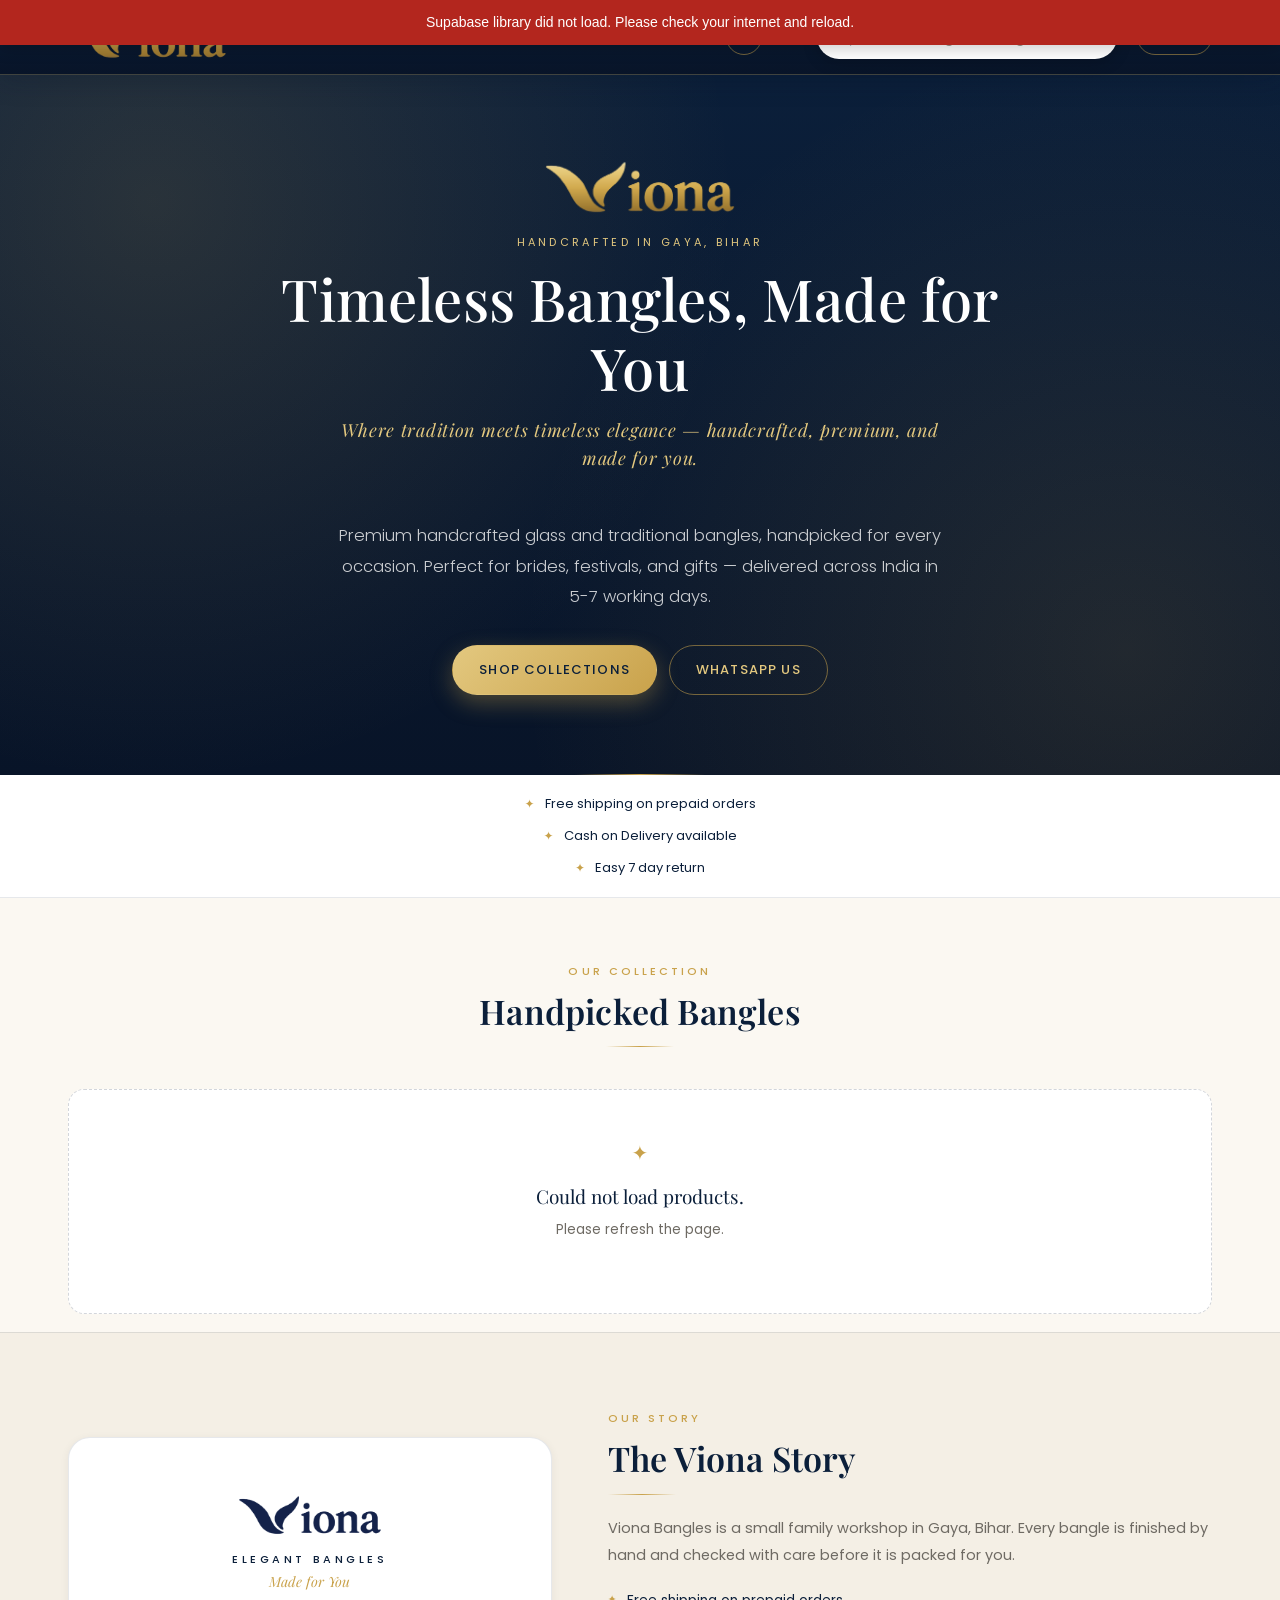
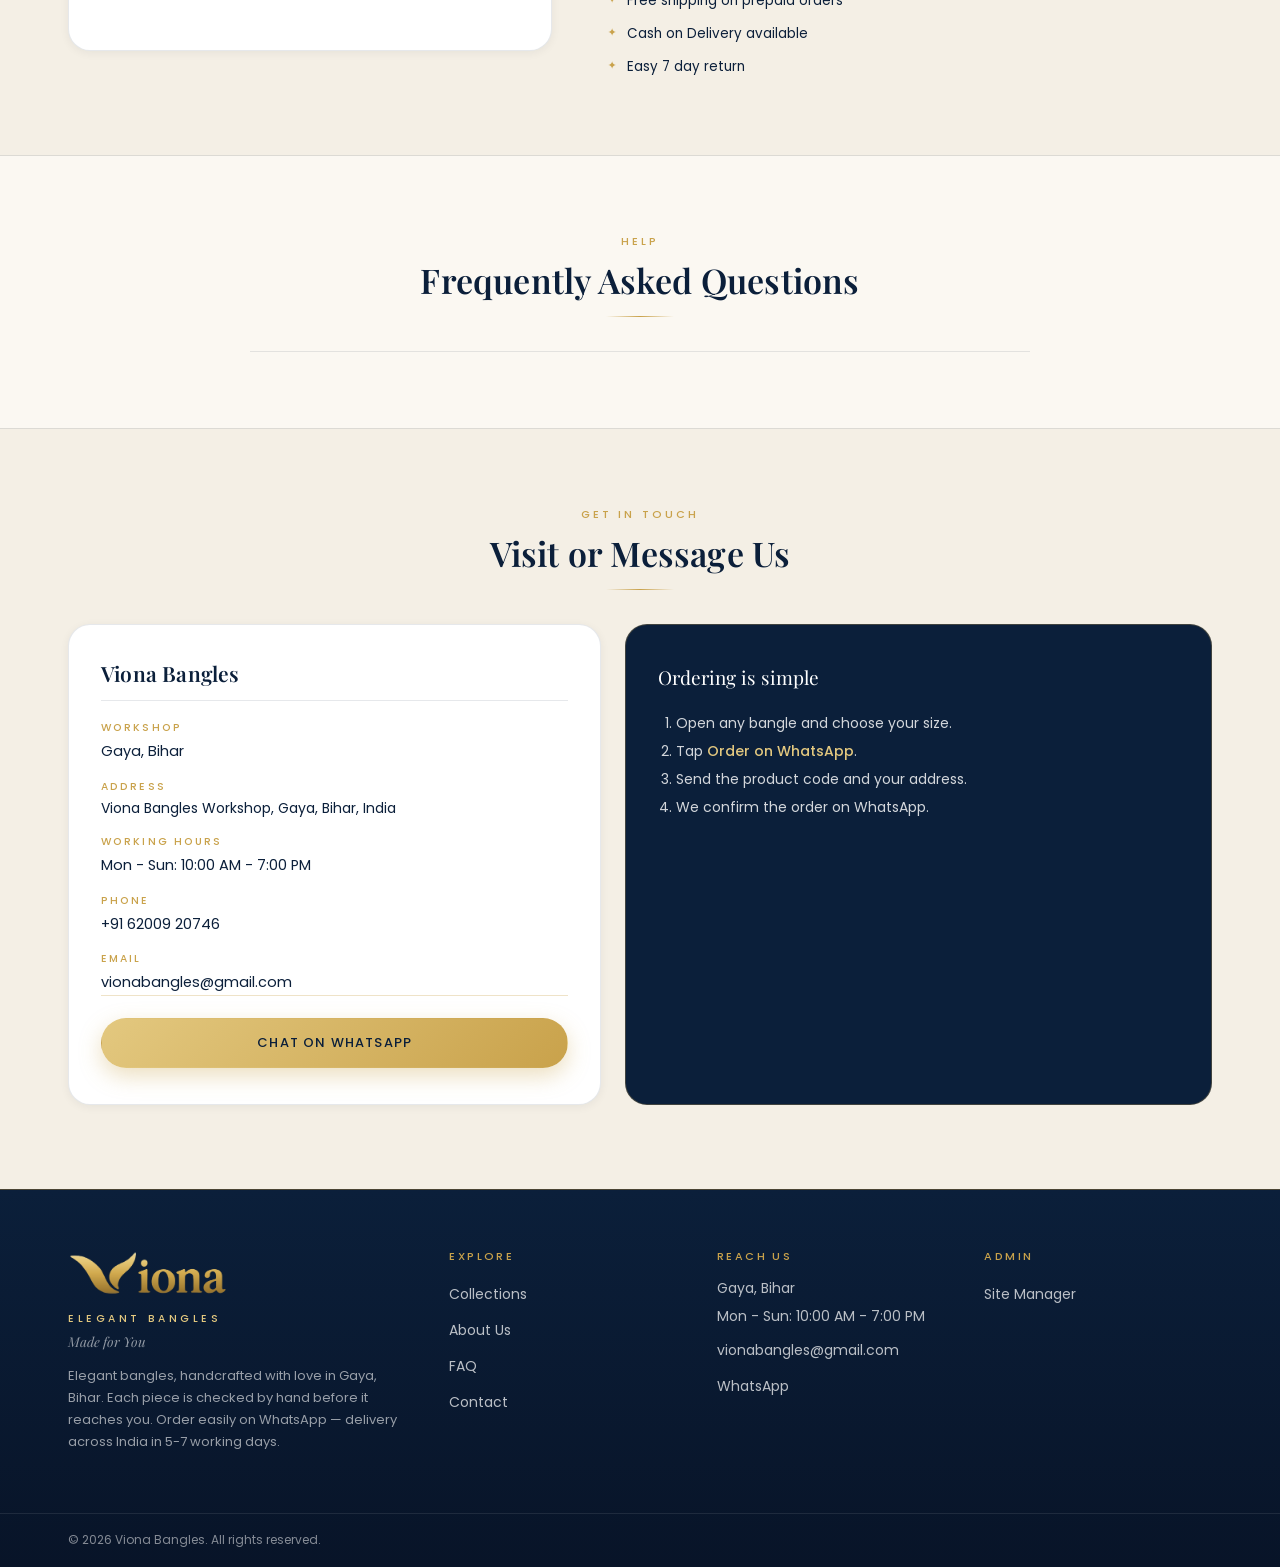
==== commit 8b34d555: "Update index.html" ====
--- a/index.html
+++ b/index.html
@@ -36,15 +36,16 @@
     .brand-tagline { font-size: 14px; margin-bottom: 16px; padding: 0 8px; }
   }
 
-  /* Multi-line text (textarea fields from site_content) */
+  /* Multi-line text from site_content textareas */
   #aboutText,
   #heroText,
   #footerText,
-  #contactAddressText {
+  #contactAddressText,
+  #emptyText {
     white-space: pre-line;
   }
 
-  /* Footer tagline / blurb text */
+  /* Footer blurb text */
   #footerText {
     font-size: 13px;
     color: rgba(255,255,255,.58);
@@ -85,7 +86,7 @@
   .footer-social-link svg { width: 18px; height: 18px; display: block; }
   .footer-social-link[hidden] { display: none !important; }
 
-  /* Contact card: keep the address paragraph tidy */
+  /* Contact card — address text stays readable */
   #contactAddressText {
     font-size: 14px;
     color: var(--navy, #0B1F3A);
@@ -129,7 +130,7 @@
             <line x1="16.5" y1="16.5" x2="21" y2="21"></line>
           </svg>
         </span>
-        <!-- Search placeholder is editable via site_content.search_placeholder -->
+        <!-- Search placeholder editable via site_content.search_placeholder -->
         <input type="text"
                id="searchInput"
                class="search-input"
@@ -238,7 +239,7 @@
 <main id="top">
 
   <!-- ========================================================================
-       HERO
+       HERO — editable title/subtitle/button + tagline
        ======================================================================== -->
   <section class="hero" id="hero">
     <div class="hero-inner container">
@@ -251,15 +252,12 @@
 
       <p class="hero-label" id="heroLabel">Handcrafted in Gaya, Bihar</p>
 
-      <!-- Editable title from site_content.hero_title -->
       <h1 class="hero-heading" id="heroHeading" data-content="hero_title">Timeless Bangles, Made for You</h1>
 
-      <!-- Editable tagline from site_content.tagline -->
       <p class="brand-tagline" id="brandTagline" data-content="tagline">Where tradition meets timeless elegance — handcrafted, premium, and made for you.</p>
 
-      <!-- Editable subtitle from site_content.hero_subtitle (textarea) -->
       <p class="hero-text" id="heroText" data-content="hero_subtitle">
-        Premium handcrafted glass and traditional bangles, handpicked for every occasion.
+        Premium handcrafted glass and traditional bangles, handpicked for every occasion. Perfect for brides, festivals, and gifts — delivered across India in 5-7 working days.
       </p>
 
       <div class="hero-actions">
@@ -281,7 +279,7 @@
   </section>
 
   <!-- ========================================================================
-       COLLECTIONS
+       COLLECTIONS — editable title/subtitle
        ======================================================================== -->
   <section class="collections" id="collections">
     <div class="container">
@@ -314,7 +312,7 @@
   </section>
 
   <!-- ========================================================================
-       ABOUT — brand story (site_content.about_title / about_text)
+       ABOUT — editable about_title / about_text from site_content
        ======================================================================== -->
   <section class="about" id="about">
     <div class="container about-inner">
@@ -356,7 +354,8 @@
   </section>
 
   <!-- ========================================================================
-       CONTACT — all key fields editable from site_content
+       CONTACT — editable contact_title, contact_phone, contact_city,
+       contact_address, working_hours from site_content
        ======================================================================== -->
   <section class="contact" id="contact">
     <div class="container">
@@ -377,7 +376,7 @@
             </li>
             <li>
               <span class="contact-label">Address</span>
-              <span id="contactAddressText" data-content="contact_address">Gaya, Bihar, India</span>
+              <span id="contactAddressText" data-content="contact_address">Viona Bangles Workshop, Gaya, Bihar, India</span>
             </li>
             <li>
               <span class="contact-label">Working Hours</span>
@@ -414,7 +413,7 @@
 </main>
 
 <!-- ==========================================================================
-     FOOTER
+     FOOTER — editable footer_text, footer_copyright, social links
      ========================================================================== -->
 <footer class="site-footer">
   <div class="container footer-inner">
@@ -429,10 +428,8 @@
       <p class="footer-tagline">ELEGANT BANGLES</p>
       <p class="footer-sub">Made for You</p>
 
-      <!-- Editable footer blurb (site_content.footer_text) -->
-      <p class="footer-text" id="footerText" data-content="footer_text">Elegant bangles, handcrafted with love in Gaya, Bihar. Each piece is checked by hand before it reaches you.</p>
-
-      <!-- Social links — hidden until a URL exists in site_content -->
+      <p class="footer-text" id="footerText" data-content="footer_text">Elegant bangles, handcrafted with love in Gaya, Bihar. Each piece is checked by hand before it reaches you. Order easily on WhatsApp — delivery across India in 5-7 working days.</p>
+
       <div class="footer-social" id="footerSocial">
         <a class="footer-social-link" id="igLink" href="#" target="_blank" rel="noopener"
            aria-label="Instagram" data-content-href="instagram_url" hidden>
@@ -522,6 +519,7 @@
 
         <p class="modal-desc" id="modalDesc"></p>
 
+        <!-- Sizes — filled by js/script.js (ALL_SIZES + product sizes, Amazon-style cross on unavailable) -->
         <div class="modal-sizes" id="modalSizesWrap">
           <p class="field-label">Select size</p>
           <div class="size-chips" id="modalSizes" role="radiogroup"
@@ -612,14 +610,17 @@
 </div>
 
 <!-- ==========================================================================
-     POPUP ROOT + TOAST
+     POPUP ROOT (size-unavailable popup is injected here by js/script.js)
      ========================================================================== -->
 <div id="popupRoot" class="popup-root"></div>
+
+<!-- ==========================================================================
+     TOAST
+     ========================================================================== -->
 <div class="toast" id="toast" role="status" aria-live="polite" hidden></div>
 
 <!-- ==========================================================================
      SCRIPTS — order: config → auth → brand → script
-     (brand.js BEFORE script.js so site_content is loaded first)
      ========================================================================== -->
 <script src="https://cdn.jsdelivr.net/npm/@supabase/supabase-js@2"></script>
 <script src="js/config.js"></script>
